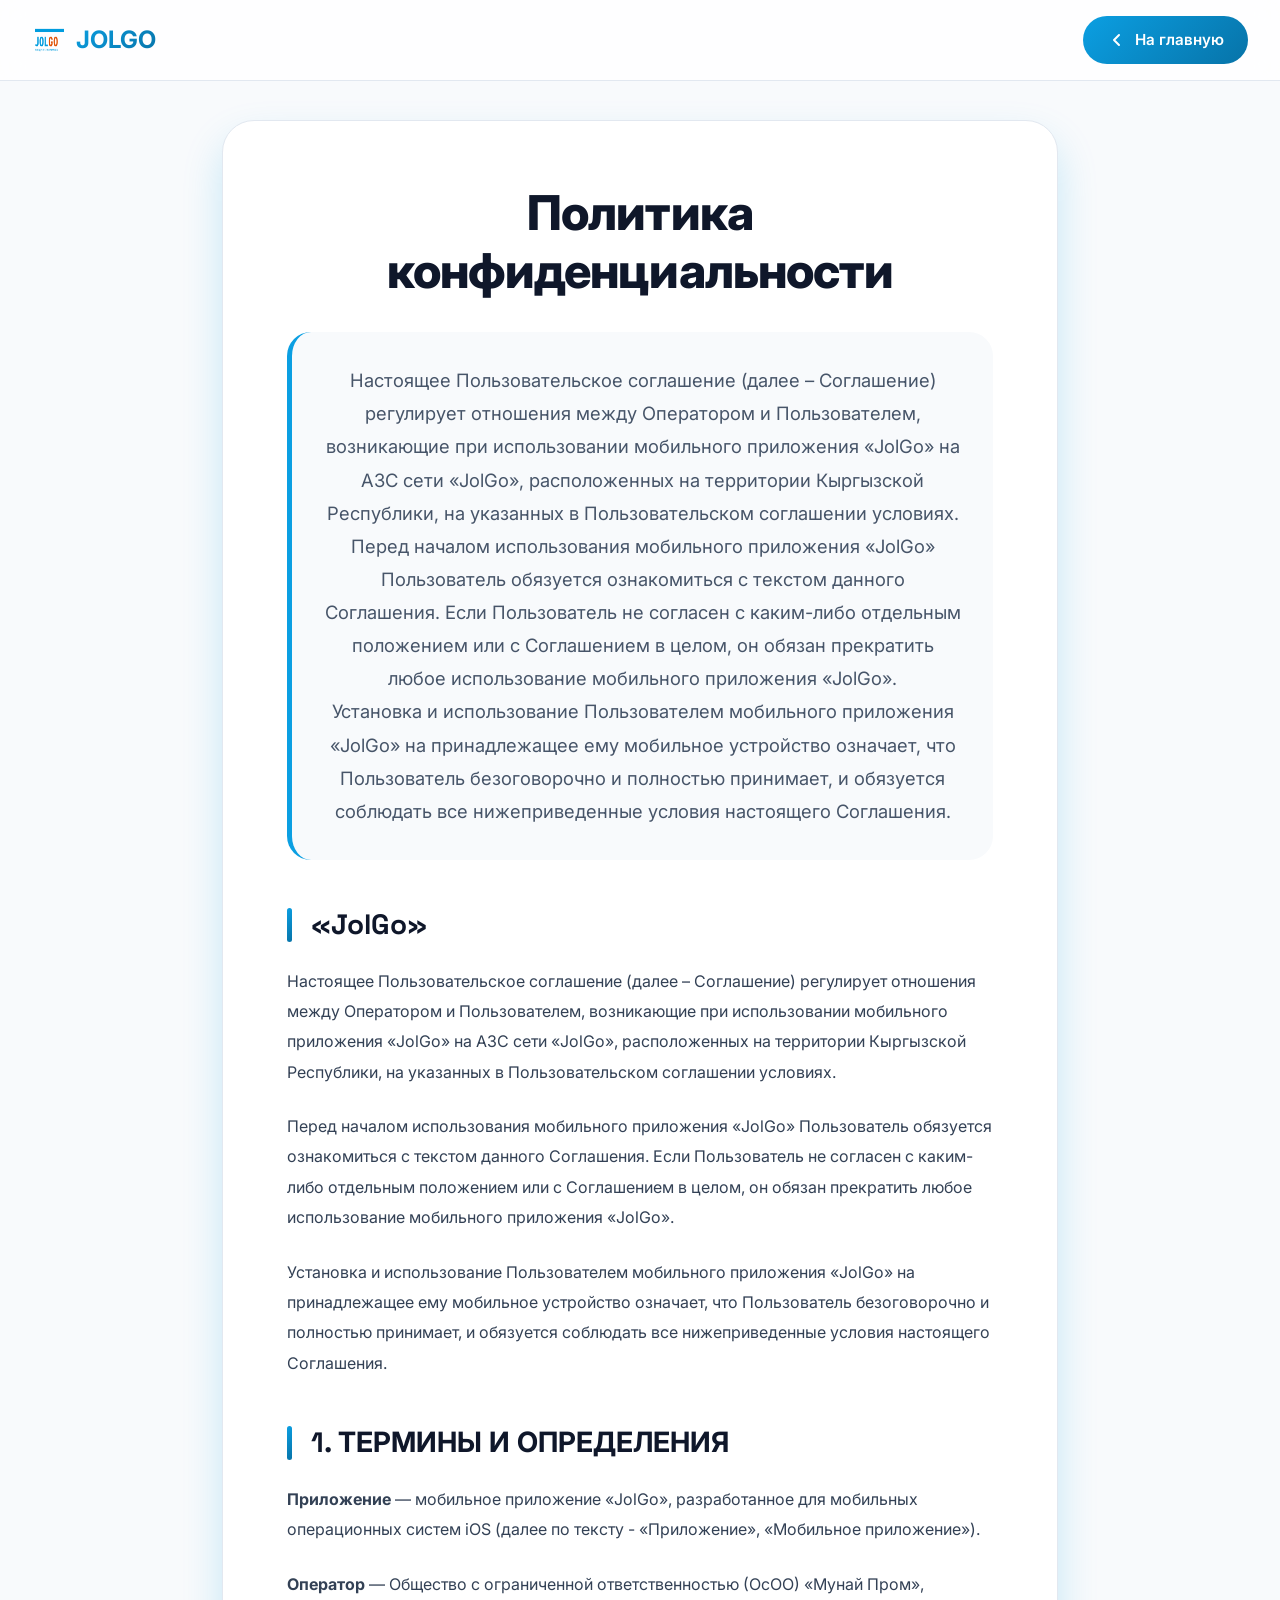
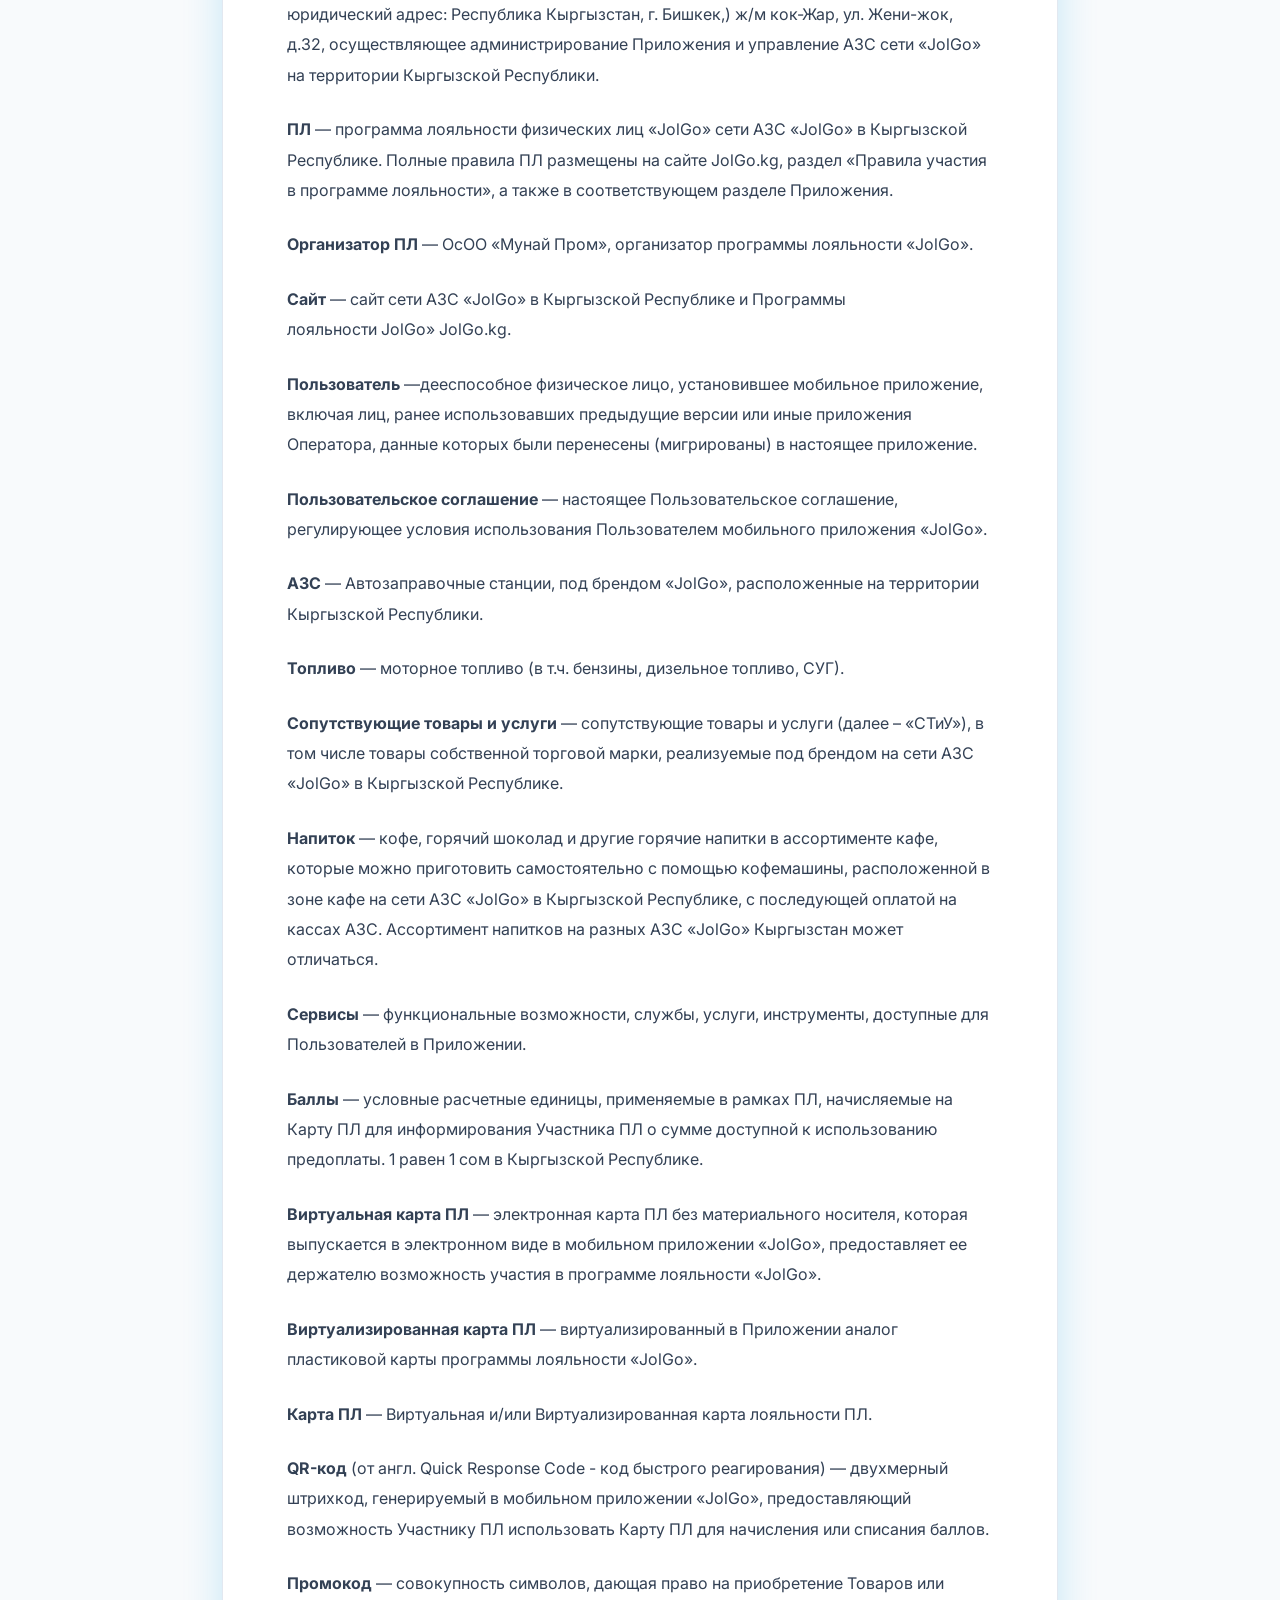
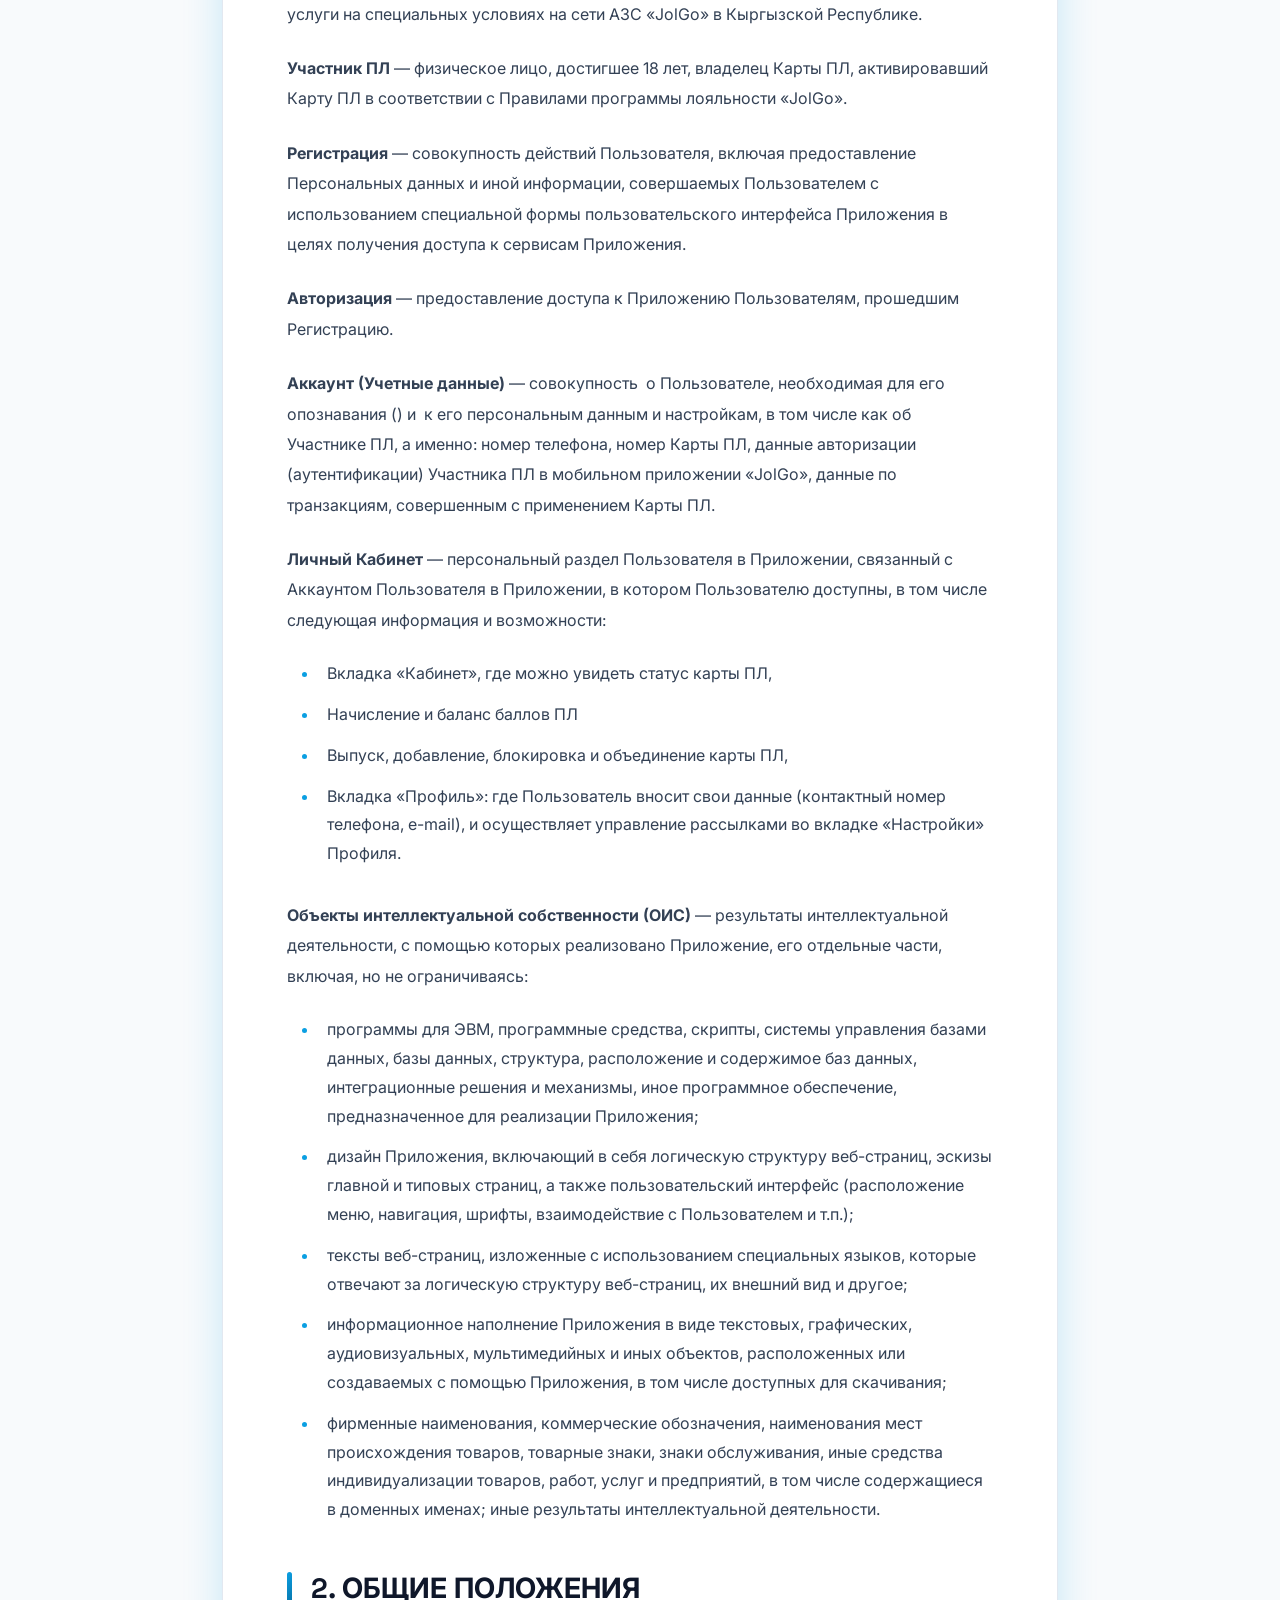
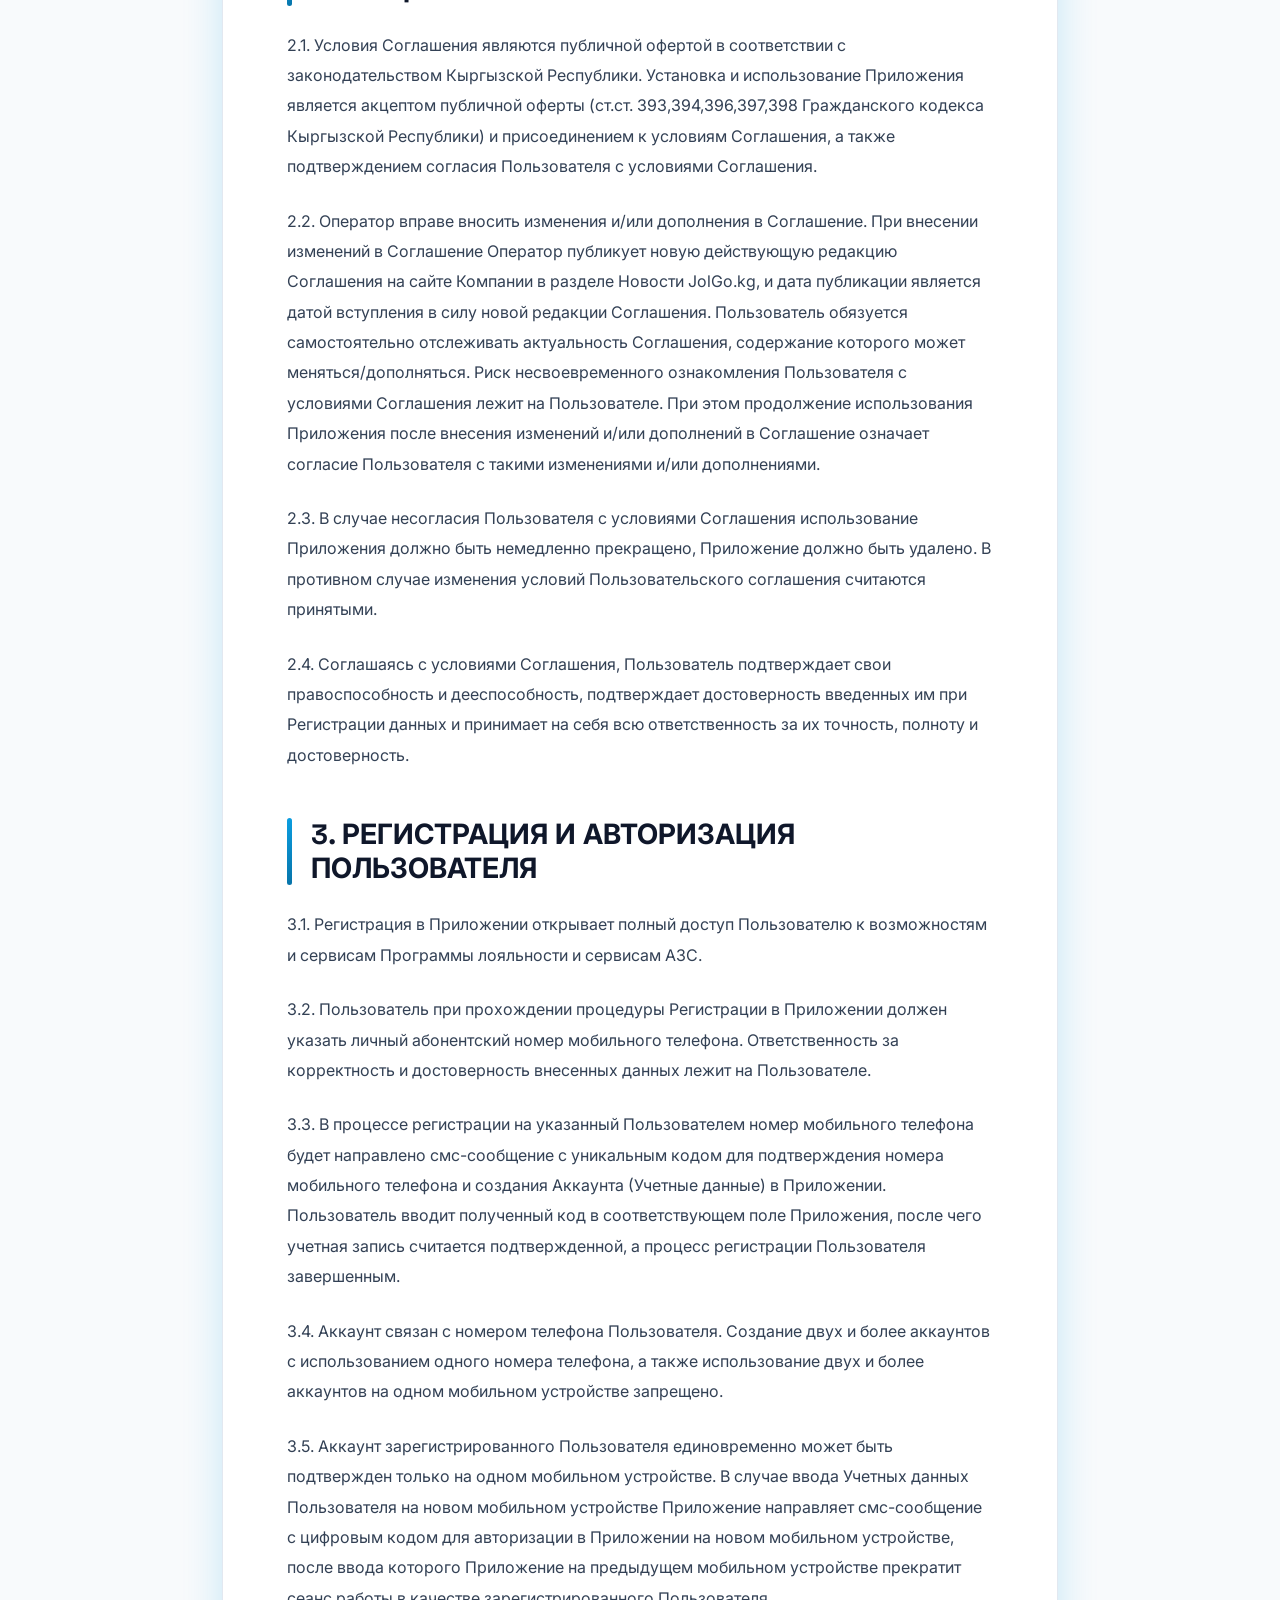
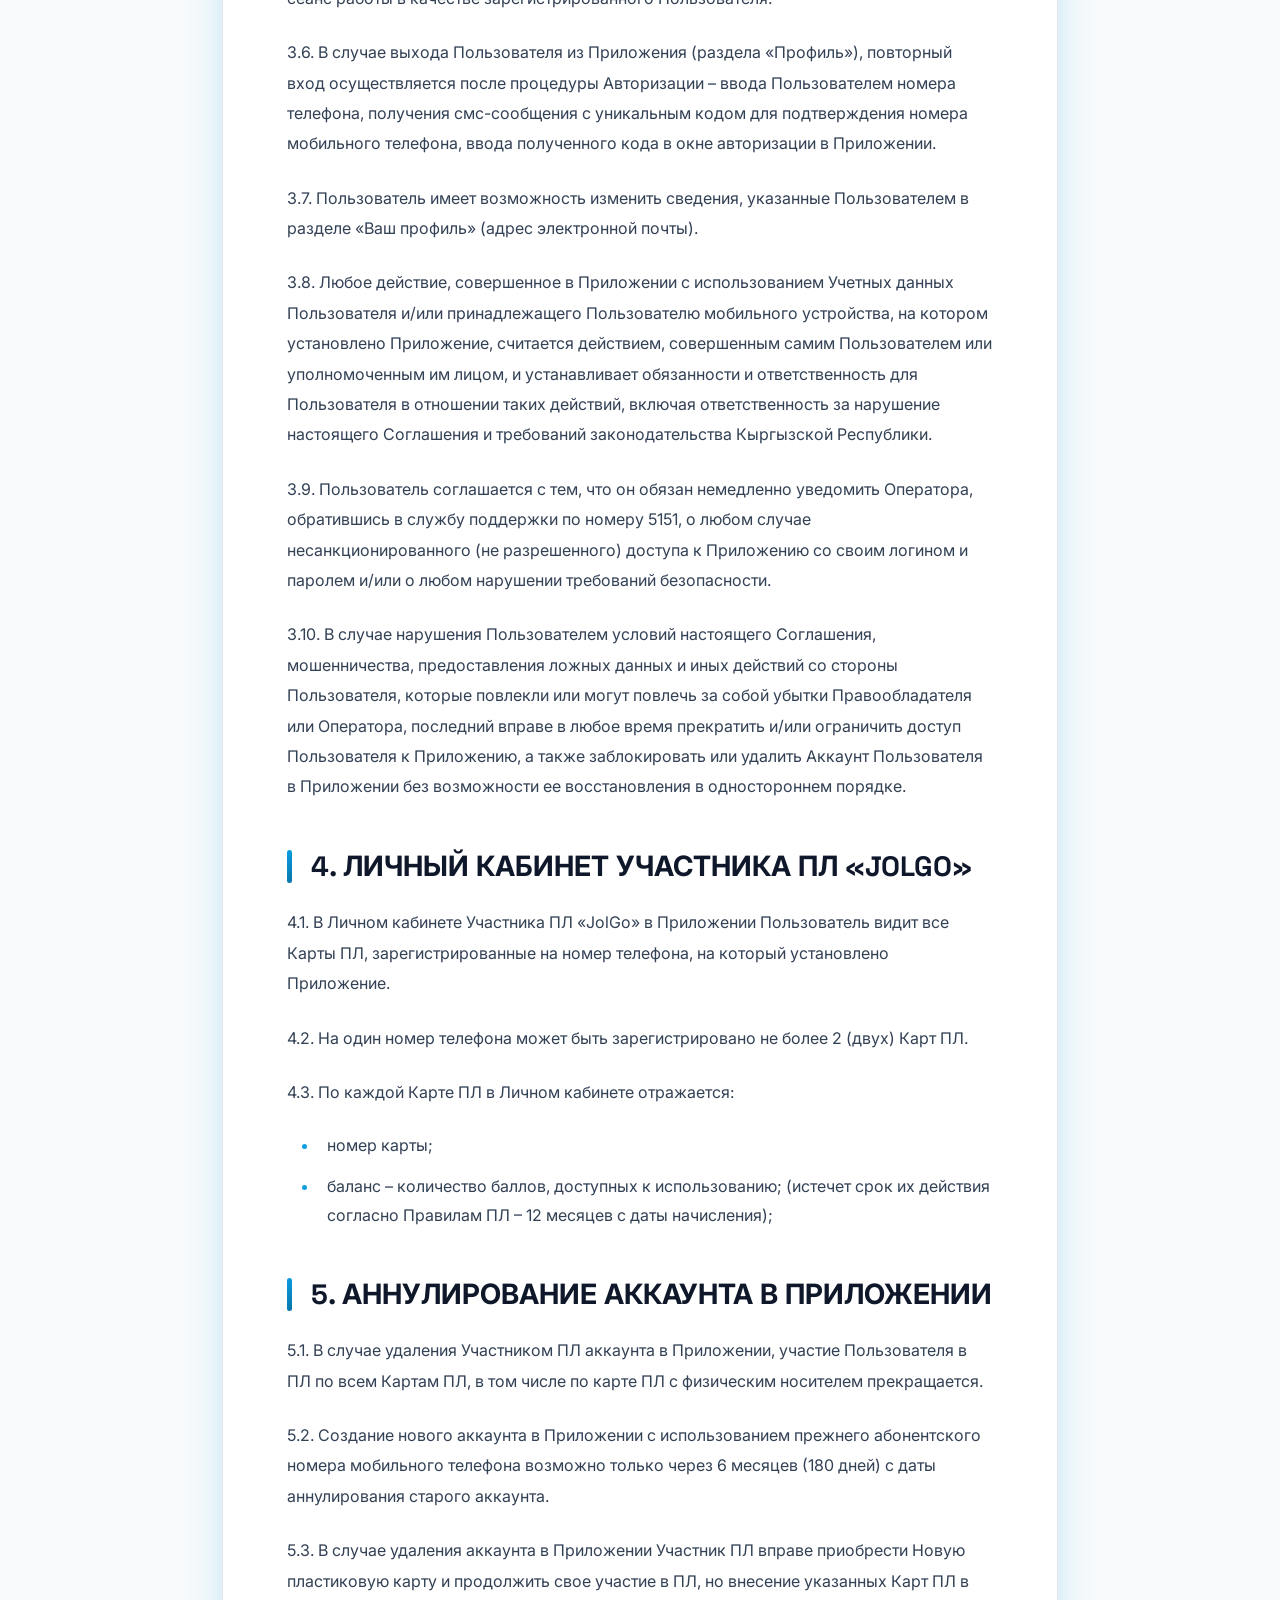
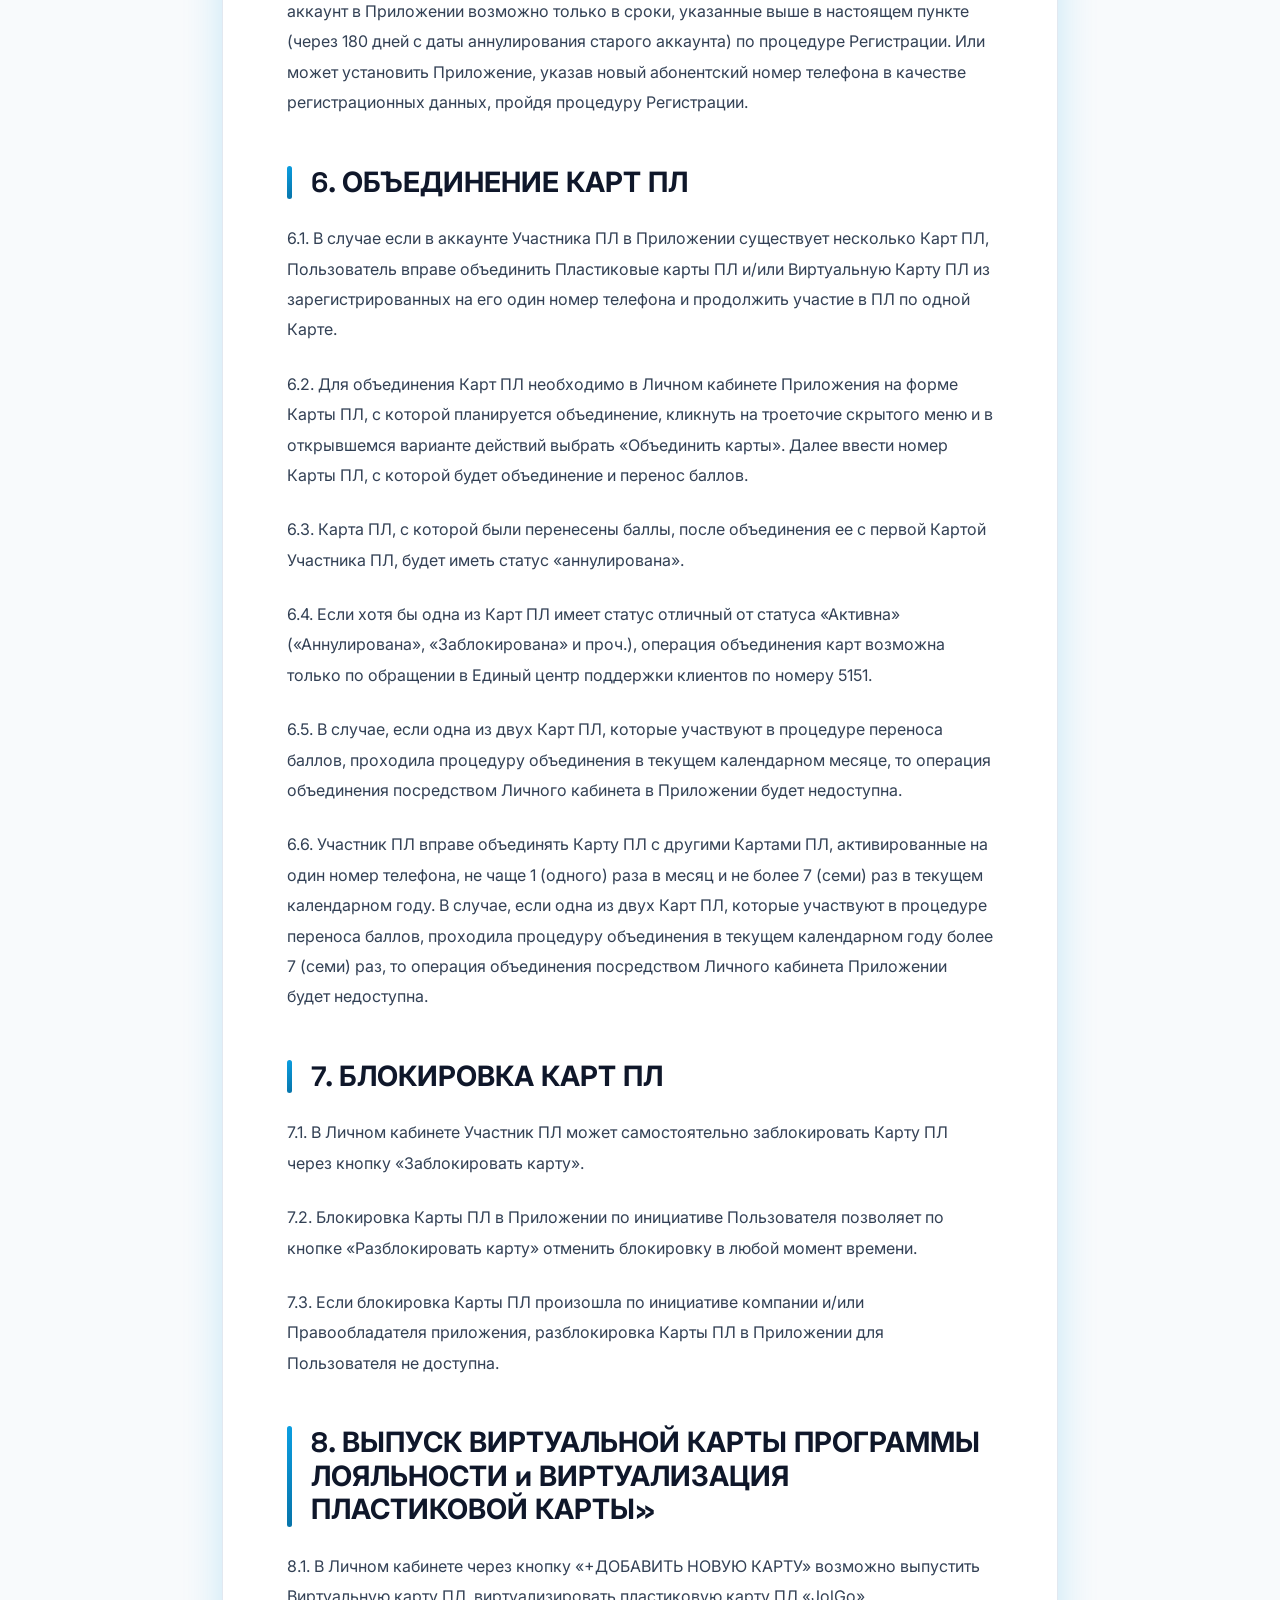
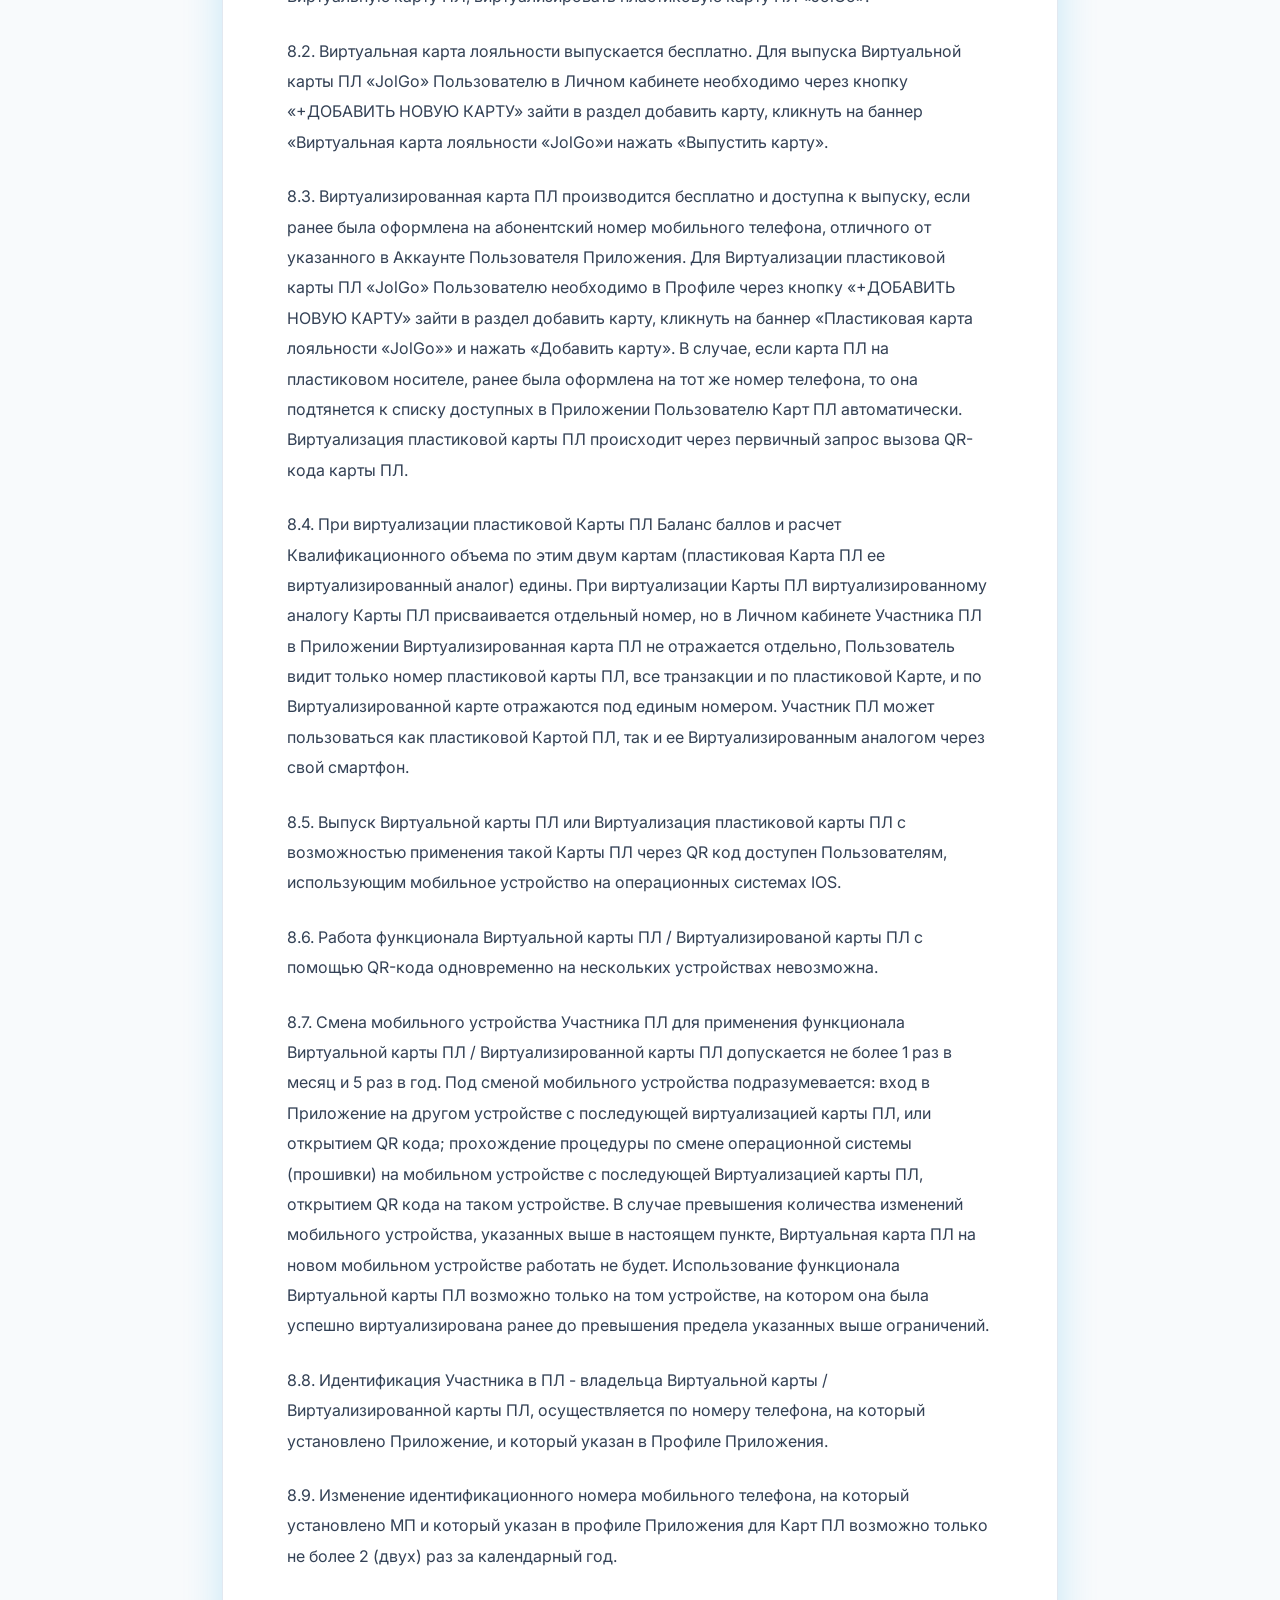
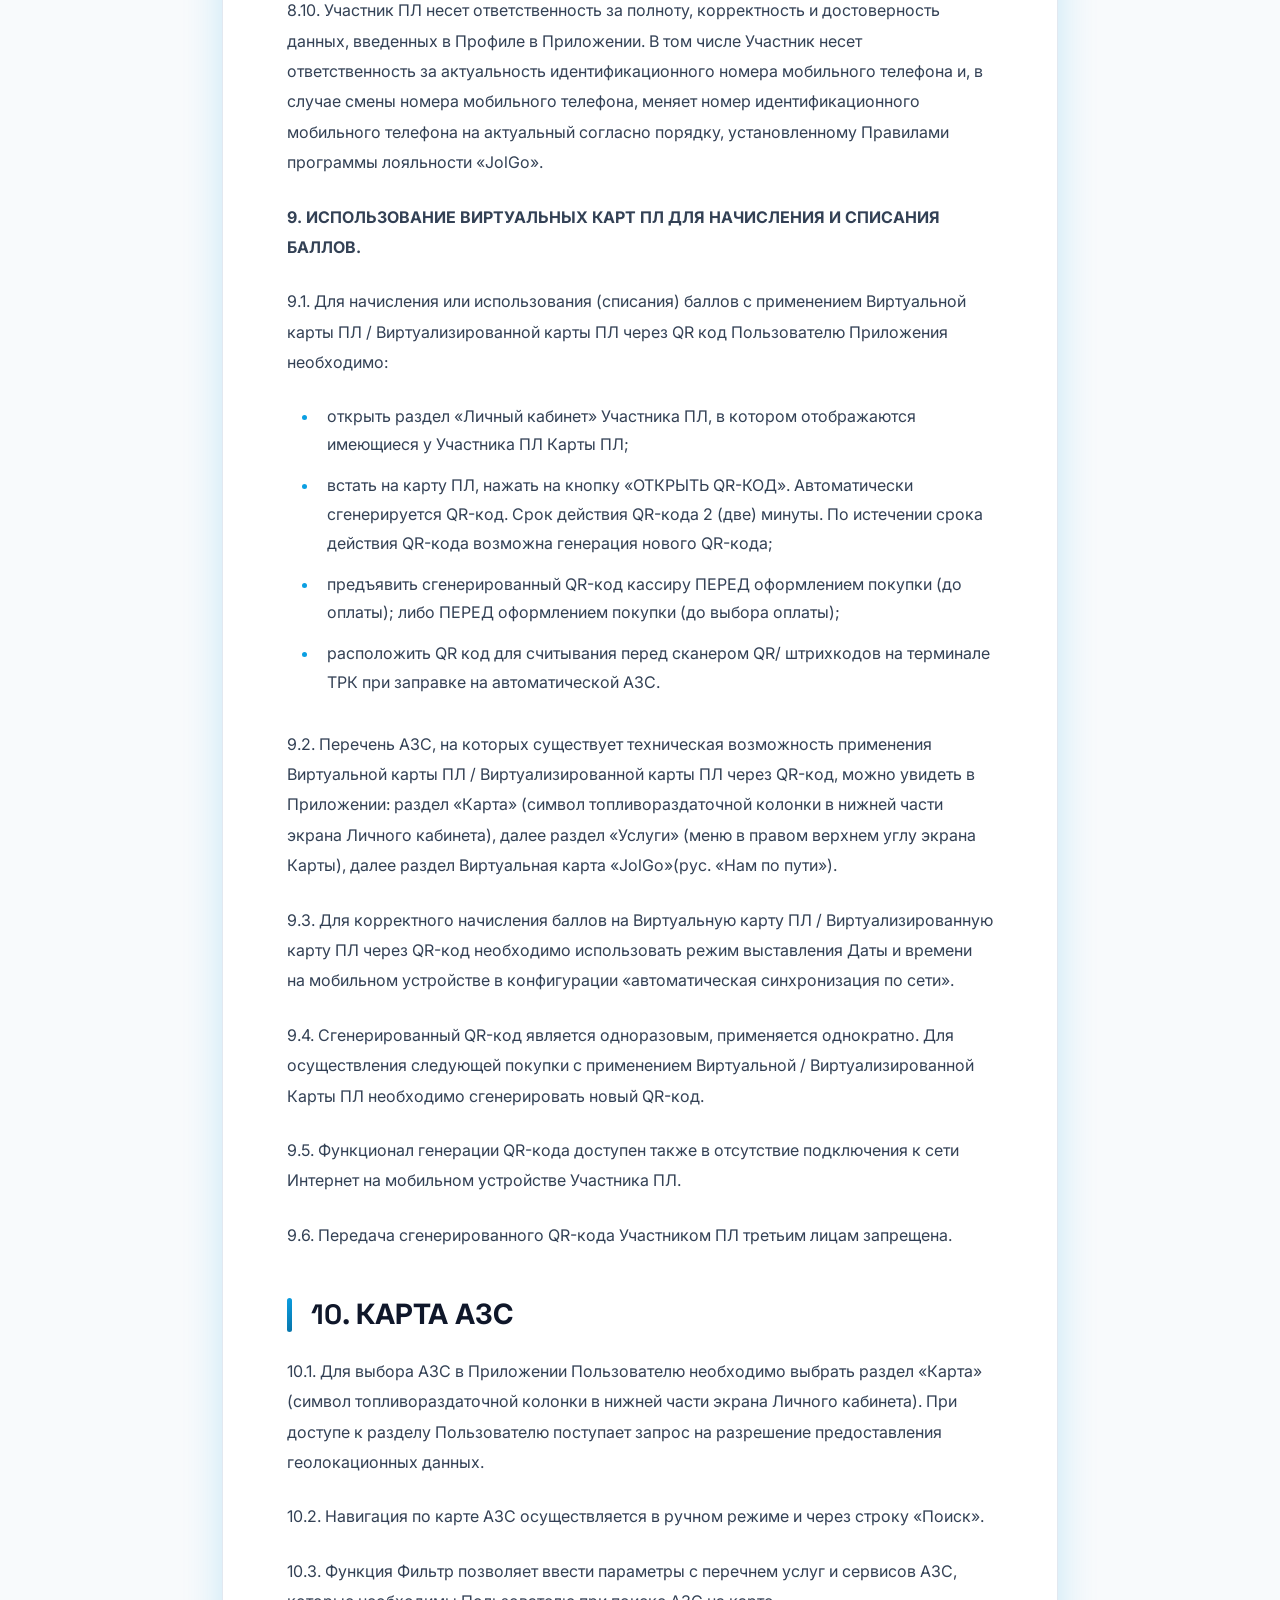
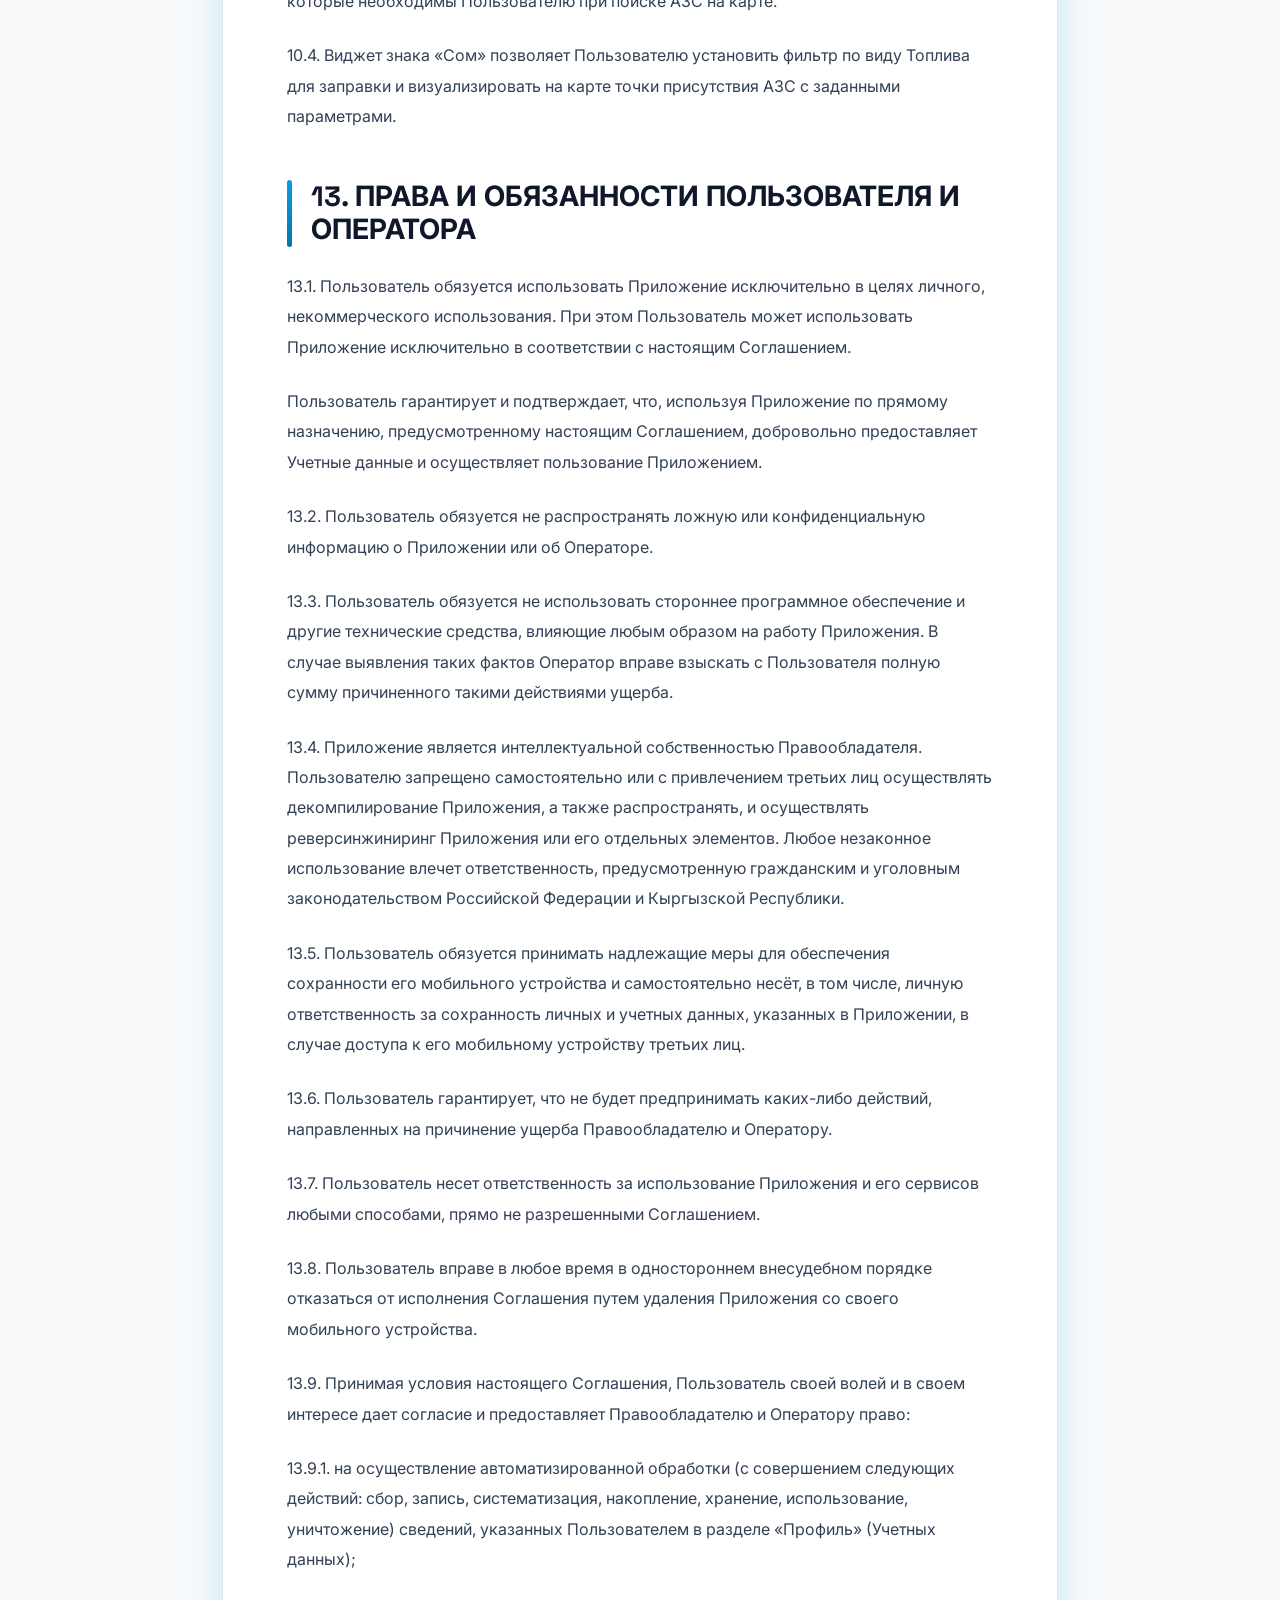
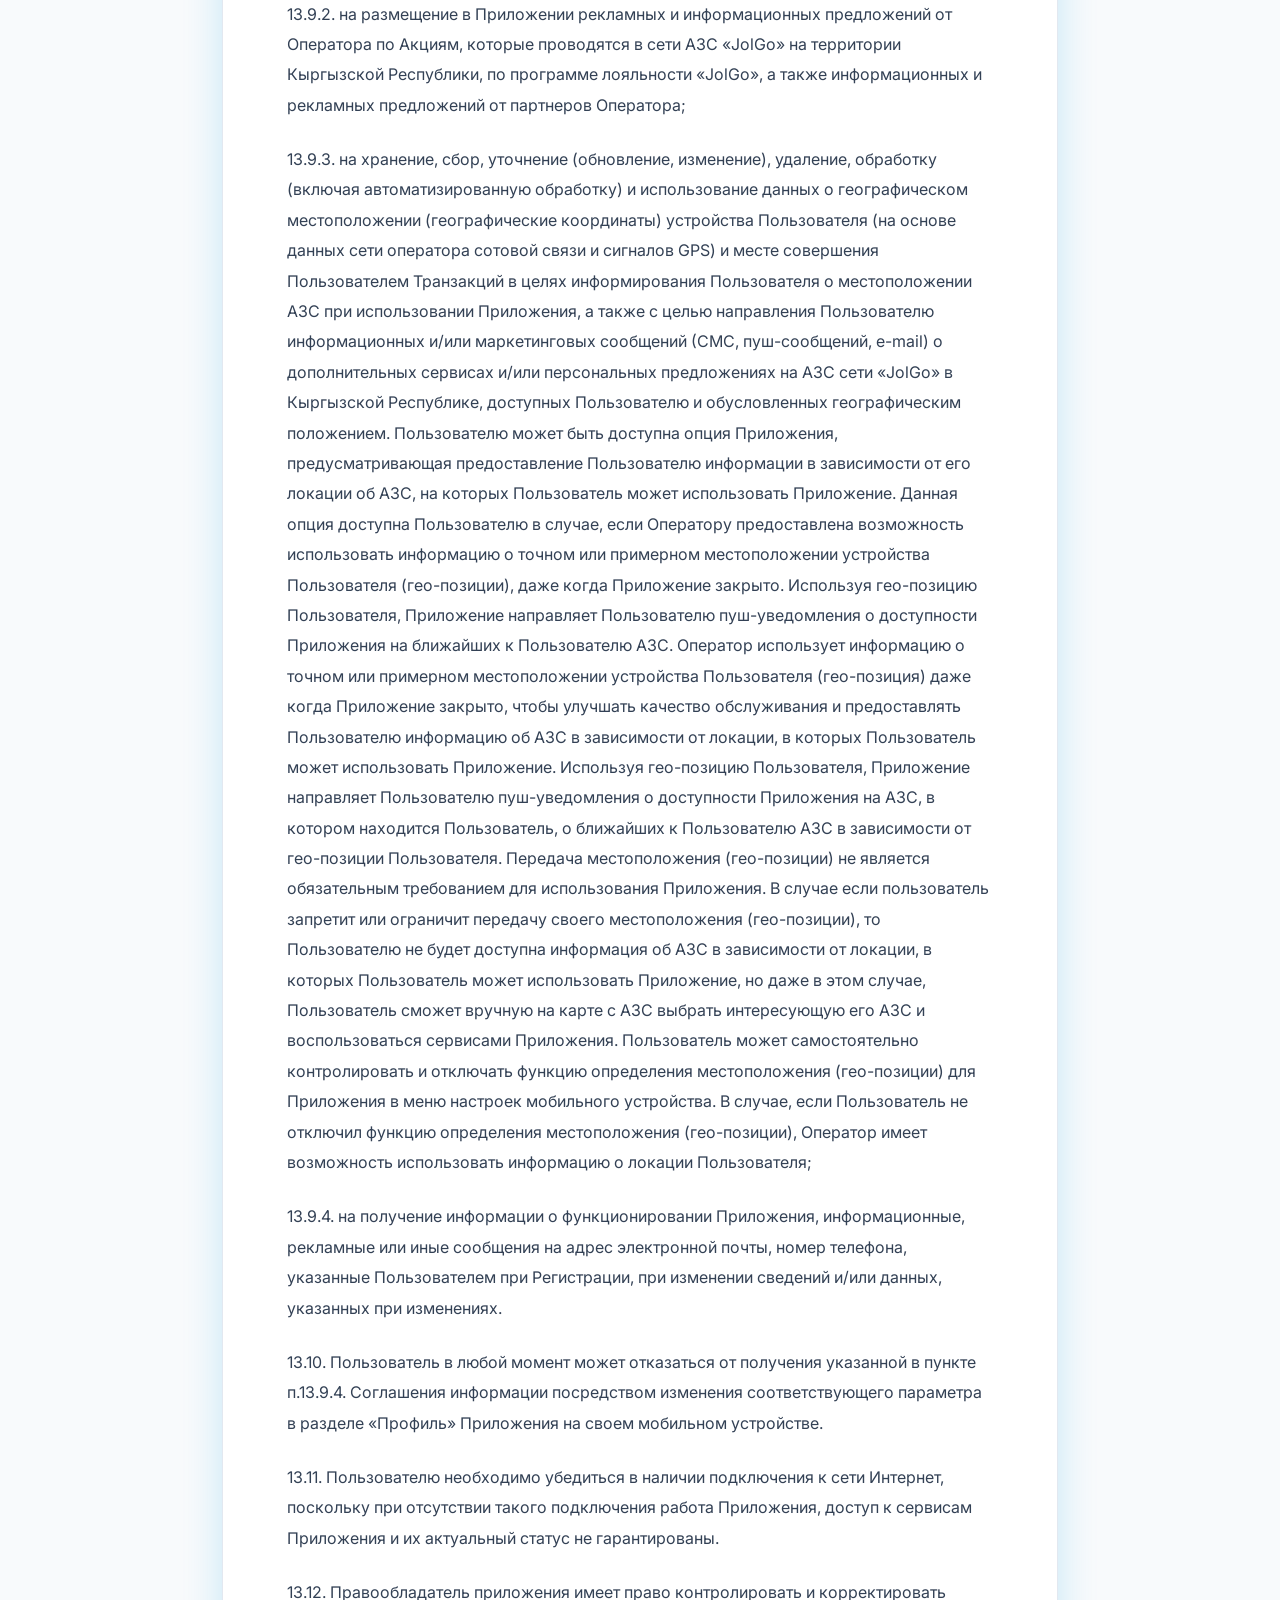
==== privacy.html @ 000291eb "Add files via upload" ====
<!DOCTYPE html>
<html lang="ru">
<head>
    <meta charset="UTF-8">
    <meta name="viewport" content="width=device-width, initial-scale=1.0">
    <meta name="description" content="Политика конфиденциальности JOLGO - защита персональных данных пользователей">
    <title>Политика конфиденциальности - JOLGO</title>

    <!-- Google Fonts -->
    <link rel="preconnect" href="https://fonts.googleapis.com">
    <link rel="preconnect" href="https://fonts.gstatic.com" crossorigin>
    <link href="https://fonts.googleapis.com/css2?family=Inter:wght@400;500;600;700;800&family=Space+Grotesk:wght@600;700&display=swap" rel="stylesheet">

    <!-- JOLGO Styles -->
    <link rel="stylesheet" href="style.css">

    <style>
        /* Дополнительные стили для страницы политики */
        .reading-progress {
            position: fixed;
            top: 0;
            left: 0;
            width: 0;
            height: 3px;
            background: var(--gradient-primary);
            z-index: 10000;
            transition: width 0.1s ease-out;
        }

        .privacy-main {
            max-width: 900px;
            margin: 0 auto;
            padding: 120px 2rem 4rem;
        }

        .privacy-content {
            background: var(--color-white);
            border: 1px solid var(--color-gray-200);
            border-radius: var(--radius-2xl);
            padding: 4rem;
            box-shadow: var(--shadow-xl);
            animation: fadeInUp 0.6s ease-out;
        }

        .privacy-title {
            font-size: 3rem;
            font-weight: 800;
            color: var(--color-gray-900);
            margin-bottom: 2rem;
            text-align: center;
            letter-spacing: -0.02em;
        }

        .privacy-intro {
            font-size: 1.15rem;
            color: var(--color-gray-600);
            text-align: center;
            margin-bottom: 3rem;
            padding: 2rem;
            background: var(--color-gray-50);
            border-radius: var(--radius-xl);
            border-left: 5px solid var(--color-primary);
            line-height: 1.8;
        }

        .privacy-section {
            margin: 3rem 0;
        }

        .privacy-section h2 {
            font-size: 1.75rem;
            font-weight: 700;
            color: var(--color-gray-900);
            margin-bottom: 1.5rem;
            padding-left: 1.5rem;
            position: relative;
        }

        .privacy-section h2::before {
            content: '';
            width: 5px;
            height: 100%;
            background: var(--gradient-primary);
            position: absolute;
            left: 0;
            top: 0;
            border-radius: 3px;
        }

        .privacy-section p {
            margin-bottom: 1.5rem;
            color: var(--color-gray-700);
            line-height: 1.9;
        }

        .privacy-section ul {
            margin: 1.5rem 0 2rem 2rem;
            color: var(--color-gray-700);
        }

        .privacy-section li {
            margin-bottom: 0.75rem;
            line-height: 1.8;
            position: relative;
            padding-left: 0.5rem;
        }

        .privacy-section li::marker {
            color: var(--color-primary);
            font-weight: 700;
        }

        .contact-block {
            background: var(--color-gray-50);
            padding: 2rem;
            border-radius: var(--radius-xl);
            margin: 2rem 0;
            border-left: 5px solid var(--color-primary);
        }

        .contact-block a {
            color: var(--color-primary);
            text-decoration: none;
            font-weight: 600;
            transition: var(--transition-base);
        }

        .contact-block a:hover {
            color: var(--color-secondary);
        }

        .important-block {
            background: var(--color-gray-50);
            padding: 1.5rem 2rem;
            border-radius: var(--radius-lg);
            margin: 2rem 0;
            border-left: 5px solid var(--color-accent);
        }

        .important-block p {
            margin-bottom: 0;
        }

        .back-button {
            display: inline-flex;
            align-items: center;
            gap: 0.5rem;
            padding: 0.75rem 1.5rem;
            background: var(--gradient-primary);
            color: var(--color-white);
            border-radius: var(--radius-full);
            font-weight: 600;
            font-size: 0.95rem;
            transition: var(--transition-base);
            text-decoration: none;
        }

        .back-button:hover {
            transform: translateY(-2px);
            box-shadow: var(--shadow-glow);
        }

        @media (max-width: 768px) {
            .privacy-main {
                padding: 100px 1.5rem 3rem;
            }

            .privacy-content {
                padding: 2rem 1.5rem;
                border-radius: var(--radius-xl);
            }

            .privacy-title {
                font-size: 2rem;
            }

            .privacy-section h2 {
                font-size: 1.4rem;
            }

            .privacy-intro {
                font-size: 1rem;
                padding: 1.5rem;
            }

            .privacy-section ul {
                margin-left: 1rem;
            }
        }
    </style>
</head>
<body>
<!-- Reading Progress -->
<div class="reading-progress"></div>

<!-- Навигация -->
<nav id="navbar" class="navbar">
    <div class="nav-container">
        <div class="logo">
            <img src="./img/logo.png" alt="logo" />
            <span class="logo-text">JOLGO</span>
        </div>

        <a href="index.html" class="back-button">
            <svg width="20" height="20" viewBox="0 0 20 20" fill="none">
                <path d="M12 5L7 10L12 15" stroke="currentColor" stroke-width="2" stroke-linecap="round" stroke-linejoin="round"/>
            </svg>
            На главную
        </a>
    </div>
</nav>

<!-- Main Content -->
<main class="privacy-main">
    <div class="privacy-content">
        <h1 class="privacy-title">Политика конфиденциальности</h1>

        <div class="privacy-intro">
            <p>Настоящее Пользовательское соглашение (далее – Соглашение) регулирует отношения между Оператором и Пользователем, возникающие при использовании мобильного приложения «JolGo» на АЗС сети «JolGo», расположенных на территории Кыргызской Республики, на указанных в Пользовательском соглашении условиях. </p>
            <p>Перед началом использования мобильного приложения «JolGo»<i> </i>Пользователь обязуется ознакомиться с текстом данного Соглашения. Если Пользователь не согласен с каким-либо отдельным положением или с Соглашением в целом, он обязан прекратить любое использование мобильного приложения «JolGo». </p>
            <p>Установка и использование Пользователем мобильного приложения «JolGo» на принадлежащее ему мобильное устройство означает, что Пользователь безоговорочно и полностью принимает, и обязуется соблюдать все нижеприведенные условия настоящего Соглашения. </p>
        </div>

        <div class="privacy-section">
<h2>«JolGo»</h2>
<p>Настоящее Пользовательское соглашение (далее – Соглашение) регулирует отношения между Оператором и Пользователем, возникающие при использовании мобильного приложения «JolGo» на АЗС сети «JolGo», расположенных на территории Кыргызской Республики, на указанных в Пользовательском соглашении условиях. </p>
<p>Перед началом использования мобильного приложения «JolGo»<i> </i>Пользователь обязуется ознакомиться с текстом данного Соглашения. Если Пользователь не согласен с каким-либо отдельным положением или с Соглашением в целом, он обязан прекратить любое использование мобильного приложения «JolGo». </p>
<p>Установка и использование Пользователем мобильного приложения «JolGo» на принадлежащее ему мобильное устройство означает, что Пользователь безоговорочно и полностью принимает, и обязуется соблюдать все нижеприведенные условия настоящего Соглашения. </p>
</div>
<div class="privacy-section">
<h2>1. ТЕРМИНЫ И ОПРЕДЕЛЕНИЯ</h2>
<p><b>Приложение</b> — мобильное приложение «JolGo», разработанное для мобильных операционных систем iOS (далее по тексту - «Приложение», «Мобильное приложение»). </p>
<p><b>Оператор</b> — Общество с ограниченной ответственностью (ОсОО) «Мунай Пром», юридический адрес: Республика Кыргызстан, г. Бишкек,) ж/м кок-Жар, ул. Жени-жок, д.32, осуществляющее администрирование Приложения и управление АЗС сети «JolGo» на территории Кыргызской Республики. </p>
<p><b>ПЛ</b> — программа лояльности физических лиц «JolGo» сети АЗС «JolGo» в Кыргызской Республике. Полные правила ПЛ размещены на сайте JolGo.kg, раздел «Правила участия в программе лояльности», а также в соответствующем разделе Приложения. </p>
<p><b>Организатор ПЛ</b> — ОсОО «Мунай Пром», организатор программы лояльности «JolGo». </p>
<p><b>Сайт </b>— сайт сети АЗС «JolGo» в Кыргызской Республике и Программы лояльности JolGo» JolGo.kg.</p>
<p><b>Пользователь</b> —дееспособное физическое лицо, установившее мобильное приложение, включая лиц, ранее использовавших предыдущие версии или иные приложения Оператора, данные которых были перенесены (мигрированы) в настоящее приложение.  </p>
<p><b>Пользовательское соглашение</b> — настоящее Пользовательское соглашение, регулирующее условия использования Пользователем мобильного приложения «JolGo». </p>
<p><b>АЗС </b>— Автозаправочные станции, под брендом «JolGo», расположенные на территории Кыргызской Республики. </p>
<p><b>Топливо</b> — моторное топливо (в т.ч. бензины, дизельное топливо, СУГ). </p>
<p><b>Сопутствующие товары и услуги</b> — сопутствующие товары и услуги (далее – «СТиУ»), в том числе товары собственной торговой марки, реализуемые под брендом на сети АЗС «JolGo» в Кыргызской Республике.</p>
<p><b>Напиток</b> — кофе, горячий шоколад и другие горячие напитки в ассортименте кафе, которые можно приготовить самостоятельно с помощью кофемашины, расположенной в зоне кафе на сети АЗС «JolGo» в Кыргызской Республике, с последующей оплатой на кассах АЗС. Ассортимент напитков на разных АЗС «JolGo» Кыргызстан может отличаться.  </p>
<p><b>Сервисы</b> — функциональные возможности, службы, услуги, инструменты, доступные для Пользователей в Приложении. </p>
<p><b>Баллы</b> — условные расчетные единицы, применяемые в рамках ПЛ, начисляемые на Карту ПЛ для информирования Участника ПЛ о сумме доступной к использованию предоплаты. 1 равен 1 сом в Кыргызской Республике. </p>
<p><b>Виртуальная карта ПЛ </b>— электронная карта ПЛ без материального носителя, которая выпускается в электронном виде в мобильном приложении «JolGo», предоставляет ее держателю возможность участия в программе лояльности «JolGo». </p>
<p><b>Виртуализированная карта ПЛ </b>— виртуализированный в Приложении аналог пластиковой карты программы лояльности «JolGo». </p>
<p><b>Карта</b> <b>ПЛ </b>— Виртуальная и/или Виртуализированная карта лояльности ПЛ. </p>
<p><b>QR-код</b> (от англ. Quick Response Code - код быстрого реагирования) — двухмерный штрихкод, генерируемый в мобильном приложении «JolGo», предоставляющий возможность Участнику ПЛ использовать Карту ПЛ для начисления или списания баллов. </p>
<p><b>Промокод </b>— совокупность символов, дающая право на приобретение Товаров или услуги на специальных условиях на сети АЗС «JolGo» в Кыргызской Республике. </p>
<p><b>Участник ПЛ</b> — физическое лицо, достигшее 18 лет, владелец Карты ПЛ, активировавший Карту ПЛ в соответствии с Правилами программы лояльности «JolGo». </p>
<p><b>Регистрация</b> — совокупность действий Пользователя, включая предоставление Персональных данных и иной информации, совершаемых Пользователем с использованием специальной формы пользовательского интерфейса Приложения в целях получения доступа к сервисам Приложения. </p>
<p><b>Авторизация</b> — предоставление доступа к Приложению Пользователям, прошедшим Регистрацию. </p>
<p><b>Аккаунт (Учетные данные) </b>— совокупность  о Пользователе, необходимая для его опознавания () и  к его персональным данным и настройкам, в том числе как об  Участнике ПЛ, а именно: номер телефона, номер Карты ПЛ, данные авторизации (аутентификации) Участника ПЛ в мобильном приложении «JolGo», данные по транзакциям, совершенным с применением Карты ПЛ. </p>
<p><b>Личный Кабинет</b> — персональный раздел Пользователя в Приложении, связанный с Аккаунтом Пользователя в Приложении, в котором Пользователю доступны, в том числе следующая информация и возможности:</p>
<ul>
<li>Вкладка «Кабинет», где можно увидеть статус карты ПЛ,</li>
<li>Начисление и баланс баллов ПЛ</li>
<li>Выпуск, добавление, блокировка и объединение карты ПЛ,</li>
<li>Вкладка «Профиль»: где Пользователь вносит свои данные (контактный номер телефона, e-mail), и осуществляет управление рассылками во вкладке «Настройки» Профиля.</li>
</ul>
<p><b>Объекты интеллектуальной собственности (ОИС)</b> — результаты интеллектуальной деятельности, с помощью которых реализовано Приложение, его отдельные части, включая, но не ограничиваясь: </p>
<ul>
<li>программы для ЭВМ, программные средства, скрипты, системы управления базами данных, базы данных, структура, расположение и содержимое баз данных, интеграционные решения и механизмы, иное программное обеспечение, предназначенное для реализации Приложения;</li>
<li>дизайн Приложения, включающий в себя логическую структуру веб-страниц, эскизы главной и типовых страниц, а также пользовательский интерфейс (расположение меню, навигация, шрифты, взаимодействие с Пользователем и т.п.);</li>
<li>тексты веб-страниц, изложенные с использованием специальных языков, которые отвечают за логическую структуру веб-страниц, их внешний вид и другое;</li>
<li>информационное наполнение Приложения в виде текстовых, графических, аудиовизуальных, мультимедийных и иных объектов, расположенных или создаваемых с помощью Приложения, в том числе доступных для скачивания;</li>
<li>фирменные наименования, коммерческие обозначения, наименования мест происхождения товаров, товарные знаки, знаки обслуживания, иные средства индивидуализации товаров, работ, услуг и предприятий, в том числе содержащиеся в доменных именах; иные результаты интеллектуальной деятельности.</li>
</ul>
</div>
<div class="privacy-section">
<h2>2. ОБЩИЕ ПОЛОЖЕНИЯ</h2>
<p>2.1. Условия Соглашения являются публичной офертой в соответствии с законодательством Кыргызской Республики. Установка и использование Приложения является акцептом публичной оферты (ст.ст. 393,394,396,397,398 Гражданского кодекса Кыргызской Республики) и присоединением к условиям Соглашения, а также подтверждением согласия Пользователя с условиями Соглашения. </p>
<p>2.2. Оператор вправе вносить изменения и/или дополнения в Соглашение. При внесении изменений в Соглашение Оператор публикует новую действующую редакцию Соглашения на сайте Компании в разделе Новости JolGo.kg, и дата публикации является датой вступления в силу новой редакции Соглашения. Пользователь обязуется самостоятельно отслеживать актуальность Соглашения, содержание которого может меняться/дополняться. Риск несвоевременного ознакомления Пользователя с условиями Соглашения лежит на Пользователе. При этом продолжение использования Приложения после внесения изменений и/или дополнений в Соглашение означает согласие Пользователя с такими изменениями и/или дополнениями. </p>
<p>2.3. В случае несогласия Пользователя с условиями Соглашения использование Приложения должно быть немедленно прекращено, Приложение должно быть удалено. В противном случае изменения условий Пользовательского соглашения считаются принятыми. </p>
<p>2.4. Соглашаясь с условиями Соглашения, Пользователь подтверждает свои правоспособность и дееспособность, подтверждает достоверность введенных им при Регистрации данных и принимает на себя всю ответственность за их точность, полноту и достоверность. </p>
</div>
<div class="privacy-section">
<h2>3. РЕГИСТРАЦИЯ И АВТОРИЗАЦИЯ ПОЛЬЗОВАТЕЛЯ</h2>
<p>3.1. Регистрация в Приложении открывает полный доступ Пользователю к возможностям и сервисам Программы лояльности и сервисам АЗС.</p>
<p>3.2. Пользователь при прохождении процедуры Регистрации в Приложении должен указать личный абонентский номер мобильного телефона. Ответственность за корректность и достоверность внесенных данных лежит на Пользователе.</p>
<p>3.3. В процессе регистрации на указанный Пользователем номер мобильного телефона будет направлено смс-сообщение с уникальным кодом для подтверждения номера мобильного телефона и создания Аккаунта (Учетные данные) в Приложении. Пользователь вводит полученный код в соответствующем поле Приложения, после чего учетная запись считается подтвержденной, а процесс регистрации Пользователя завершенным. </p>
<p>3.4. Аккаунт связан с номером телефона Пользователя. Создание двух и более аккаунтов с использованием одного номера телефона, а также использование двух и более аккаунтов на одном мобильном устройстве запрещено. </p>
<p>3.5. Аккаунт зарегистрированного Пользователя единовременно может быть подтвержден только на одном мобильном устройстве. В случае ввода Учетных данных Пользователя на новом мобильном устройстве Приложение направляет смс-сообщение с цифровым кодом для авторизации в Приложении на новом мобильном устройстве, после ввода которого Приложение на предыдущем мобильном устройстве прекратит сеанс работы в качестве зарегистрированного Пользователя. </p>
<p>3.6. В случае выхода Пользователя из Приложения (раздела «Профиль»), повторный вход осуществляется после процедуры Авторизации – ввода Пользователем номера телефона, получения смс-сообщения с уникальным кодом для подтверждения номера мобильного телефона, ввода полученного кода в окне авторизации в Приложении.</p>
<p>3.7. Пользователь имеет возможность изменить сведения, указанные Пользователем в разделе «Ваш профиль» (адрес электронной почты). </p>
<p>3.8. Любое действие, совершенное в Приложении с использованием Учетных данных Пользователя и/или принадлежащего Пользователю мобильного устройства, на котором установлено Приложение, считается действием, совершенным самим Пользователем или уполномоченным им лицом, и устанавливает обязанности и ответственность для Пользователя в отношении таких действий, включая ответственность за нарушение настоящего Соглашения и требований законодательства Кыргызской Республики. </p>
<p>3.9. Пользователь соглашается с тем, что он обязан немедленно уведомить Оператора, обратившись в службу поддержки по номеру 5151, о любом случае несанкционированного (не разрешенного) доступа к Приложению со своим логином и паролем и/или о любом нарушении требований безопасности. </p>
<p>3.10. В случае нарушения Пользователем условий настоящего Соглашения, мошенничества, предоставления ложных данных и иных действий со стороны Пользователя, которые повлекли или могут повлечь за собой убытки Правообладателя или Оператора, последний вправе в любое время прекратить и/или ограничить доступ Пользователя к Приложению, а также заблокировать или удалить Аккаунт Пользователя в Приложении без возможности ее восстановления в одностороннем порядке. </p>
</div>
<div class="privacy-section">
<h2>4. ЛИЧНЫЙ КАБИНЕТ УЧАСТНИКА ПЛ «JOLGO»</h2>
<p>4.1. В Личном кабинете Участника ПЛ «JolGo» в Приложении Пользователь видит все Карты ПЛ, зарегистрированные на номер телефона, на который установлено Приложение. </p>
<p>4.2. На один номер телефона может быть зарегистрировано не более 2 (двух) Карт ПЛ. </p>
<p>4.3. По каждой Карте ПЛ в Личном кабинете отражается:</p>
<ul>
<li>номер карты;</li>
<li>баланс – количество баллов, доступных к использованию; (истечет срок их действия согласно Правилам ПЛ – 12 месяцев с даты начисления);</li>
</ul>
</div>
<div class="privacy-section">
<h2>5. АННУЛИРОВАНИЕ АККАУНТА В ПРИЛОЖЕНИИ</h2>
<p>5.1. В случае удаления Участником ПЛ аккаунта в Приложении, участие Пользователя в ПЛ по всем Картам ПЛ, в том числе по карте ПЛ с физическим носителем прекращается. </p>
<p>5.2. Создание нового аккаунта в Приложении с использованием прежнего абонентского номера мобильного телефона возможно только через 6 месяцев (180 дней) с даты аннулирования старого аккаунта. </p>
<p>5.3. В случае удаления аккаунта в Приложении Участник ПЛ вправе приобрести Новую пластиковую карту и продолжить свое участие в ПЛ, но внесение указанных Карт ПЛ в аккаунт в Приложении возможно только в сроки, указанные выше в настоящем пункте (через 180 дней с даты аннулирования старого аккаунта) по процедуре Регистрации. Или может установить Приложение, указав новый абонентский номер телефона в качестве регистрационных данных, пройдя процедуру Регистрации.</p>
</div>
<div class="privacy-section">
<h2>6. ОБЪЕДИНЕНИЕ КАРТ ПЛ</h2>
<p>6.1. В случае если в аккаунте Участника ПЛ в Приложении существует несколько Карт ПЛ, Пользователь вправе объединить Пластиковые карты ПЛ и/или Виртуальную Карту ПЛ из зарегистрированных на его один номер телефона и продолжить участие в ПЛ по одной Карте.</p>
<p>6.2.   Для объединения Карт ПЛ необходимо в Личном кабинете Приложения на форме Карты ПЛ, с которой планируется объединение, кликнуть на троеточие скрытого меню и в открывшемся варианте действий выбрать «Объединить карты». Далее ввести номер Карты ПЛ, с которой будет объединение и перенос баллов. </p>
<p>6.3. Карта ПЛ, с которой были перенесены баллы, после объединения ее с первой Картой Участника ПЛ, будет иметь статус «аннулирована». </p>
<p>6.4. Если хотя бы одна из Карт ПЛ имеет статус отличный от статуса «Активна» («Аннулирована», «Заблокирована» и проч.), операция объединения карт возможна только по обращении в Единый центр поддержки клиентов по номеру 5151.</p>
<p>6.5. В случае, если одна из двух Карт ПЛ, которые участвуют в процедуре переноса баллов, проходила процедуру объединения в текущем календарном месяце, то операция объединения посредством Личного кабинета в Приложении будет недоступна.</p>
<p>6.6. Участник ПЛ вправе объединять Карту ПЛ с другими Картами ПЛ, активированные на один номер телефона, не чаще 1 (одного) раза в месяц и не более 7 (семи) раз в текущем календарном году. В случае, если одна из двух Карт ПЛ, которые участвуют в процедуре переноса баллов, проходила процедуру объединения в текущем календарном году более 7 (семи) раз, то операция объединения посредством Личного кабинета Приложении будет недоступна.</p>
</div>
<div class="privacy-section">
<h2>7. БЛОКИРОВКА КАРТ ПЛ</h2>
<p>7.1. В Личном кабинете Участник ПЛ может самостоятельно заблокировать Карту ПЛ через кнопку «Заблокировать карту».  </p>
<p>7.2. Блокировка Карты ПЛ в Приложении по инициативе Пользователя позволяет по кнопке «Разблокировать карту» отменить блокировку в любой момент времени. </p>
<p>7.3. Если блокировка Карты ПЛ произошла по инициативе компании и/или Правообладателя приложения, разблокировка Карты ПЛ в Приложении для Пользователя не доступна.</p>
</div>
<div class="privacy-section">
<h2>8. ВЫПУСК ВИРТУАЛЬНОЙ КАРТЫ ПРОГРАММЫ ЛОЯЛЬНОСТИ и ВИРТУАЛИЗАЦИЯ ПЛАСТИКОВОЙ КАРТЫ»</h2>
<p>8.1. В Личном кабинете через кнопку «+ДОБАВИТЬ НОВУЮ КАРТУ» возможно выпустить Виртуальную карту ПЛ, виртуализировать пластиковую карту ПЛ «JolGo».</p>
<p>8.2. Виртуальная карта лояльности выпускается бесплатно. Для выпуска Виртуальной карты ПЛ «JolGo» Пользователю в Личном кабинете необходимо через кнопку «+ДОБАВИТЬ НОВУЮ КАРТУ» зайти в раздел добавить карту, кликнуть на баннер «Виртуальная карта лояльности «JolGo»и нажать «Выпустить карту». </p>
<p>8.3. Виртуализированная карта ПЛ производится бесплатно и доступна к выпуску, если ранее была оформлена на абонентский номер мобильного телефона, отличного от указанного в Аккаунте Пользователя Приложения. Для Виртуализации пластиковой карты ПЛ «JolGo» Пользователю необходимо в Профиле через кнопку «+ДОБАВИТЬ НОВУЮ КАРТУ» зайти в раздел добавить карту, кликнуть на баннер «Пластиковая карта лояльности «JolGo»» и нажать «Добавить карту». В случае, если карта ПЛ на пластиковом носителе, ранее была оформлена на тот же номер телефона, то она подтянется к списку доступных в Приложении Пользователю Карт ПЛ автоматически. Виртуализация пластиковой карты ПЛ происходит через первичный запрос вызова QR-кода карты ПЛ.</p>
<p>8.4. При виртуализации пластиковой Карты ПЛ Баланс баллов и расчет Квалификационного объема по этим двум картам (пластиковая Карта ПЛ ее виртуализированный аналог) едины. При виртуализации Карты ПЛ виртуализированному аналогу Карты ПЛ присваивается отдельный номер, но в Личном кабинете Участника ПЛ в Приложении Виртуализированная карта ПЛ не отражается отдельно, Пользователь видит только номер пластиковой карты ПЛ, все транзакции и по пластиковой Карте, и по Виртуализированной карте отражаются под единым номером. Участник ПЛ может пользоваться как пластиковой Картой ПЛ, так и ее Виртуализированным аналогом через свой смартфон. </p>
<p>8.5. Выпуск Виртуальной карты ПЛ или Виртуализация пластиковой карты ПЛ с возможностью применения такой Карты ПЛ через QR код доступен Пользователям, использующим мобильное устройство на операционных системах IOS.</p>
<p>8.6. Работа функционала Виртуальной карты ПЛ / Виртуализированой карты ПЛ с помощью QR-кода одновременно на нескольких устройствах невозможна.</p>
<p>8.7. Смена мобильного устройства Участника ПЛ для применения функционала Виртуальной карты ПЛ / Виртуализированной карты ПЛ допускается не более 1 раз в месяц и 5 раз в год. Под сменой мобильного устройства подразумевается: вход в Приложение на другом устройстве с последующей виртуализацией карты ПЛ, или открытием QR кода; прохождение процедуры по смене операционной системы (прошивки) на мобильном устройстве с последующей Виртуализацией карты ПЛ, открытием QR кода на таком устройстве. В случае превышения количества изменений мобильного устройства, указанных выше в настоящем пункте, Виртуальная карта ПЛ на новом мобильном устройстве работать не будет. Использование функционала Виртуальной карты ПЛ возможно только на том устройстве, на котором она была успешно виртуализирована ранее до превышения предела указанных выше ограничений.</p>
<p>8.8. Идентификация Участника в ПЛ - владельца Виртуальной карты / Виртуализированной карты ПЛ, осуществляется по номеру телефона, на который установлено Приложение, и который указан в Профиле Приложения.</p>
<p>8.9. Изменение идентификационного номера мобильного телефона, на который установлено МП и который указан в профиле Приложения для Карт ПЛ возможно только не более 2 (двух) раз за календарный год.</p>
<p>8.10. Участник ПЛ несет ответственность за полноту, корректность и достоверность данных, введенных в Профиле в Приложении. В том числе Участник несет ответственность за актуальность идентификационного номера мобильного телефона и, в случае смены номера мобильного телефона, меняет номер идентификационного мобильного телефона на актуальный согласно порядку, установленному Правилами программы лояльности «JolGo».</p>
<p><b>9. ИСПОЛЬЗОВАНИЕ ВИРТУАЛЬНЫХ КАРТ ПЛ ДЛЯ НАЧИСЛЕНИЯ И СПИСАНИЯ БАЛЛОВ. </b></p>
<p>9.1. Для начисления или использования (списания) баллов с применением Виртуальной карты ПЛ / Виртуализированной карты ПЛ через QR код Пользователю Приложения необходимо:</p>
<ul>
<li>открыть раздел «Личный кабинет» Участника ПЛ, в котором отображаются имеющиеся у Участника ПЛ Карты ПЛ;</li>
<li>встать на карту ПЛ, нажать на кнопку «ОТКРЫТЬ QR-КОД». Автоматически сгенерируется QR-код. Срок действия QR-кода 2 (две) минуты. По истечении срока действия QR-кода возможна генерация нового QR-кода;</li>
<li>предъявить сгенерированный QR-код кассиру ПЕРЕД оформлением покупки (до оплаты); либо ПЕРЕД оформлением покупки (до выбора оплаты);</li>
<li>расположить QR код для считывания перед сканером QR/ штрихкодов на терминале ТРК при заправке на автоматической АЗС.</li>
</ul>
<p>9.2. Перечень АЗС, на которых существует техническая возможность применения Виртуальной карты ПЛ / Виртуализированной карты ПЛ через QR-код, можно увидеть в Приложении: раздел «Карта» (символ топливораздаточной колонки в нижней части экрана Личного кабинета), далее раздел «Услуги» (меню в правом верхнем углу экрана Карты), далее раздел Виртуальная карта «JolGo»(рус. «Нам по пути»).</p>
<p>9.3. Для корректного начисления баллов на Виртуальную карту ПЛ / Виртуализированную карту ПЛ через QR-код необходимо использовать режим выставления Даты и времени на мобильном устройстве в конфигурации «автоматическая синхронизация по сети».</p>
<p>9.4. Сгенерированный QR-код является одноразовым, применяется однократно. Для осуществления следующей покупки с применением Виртуальной / Виртуализированной Карты ПЛ необходимо сгенерировать новый QR-код.</p>
<p>9.5. Функционал генерации QR-кода доступен также в отсутствие подключения к сети Интернет на мобильном устройстве Участника ПЛ.</p>
<p>9.6. Передача сгенерированного QR-кода Участником ПЛ третьим лицам запрещена.</p>
</div>
<div class="privacy-section">
<h2>10. КАРТА АЗС</h2>
<p>10.1. Для выбора АЗС в Приложении Пользователю необходимо выбрать раздел «Карта» (символ топливораздаточной колонки в нижней части экрана Личного кабинета). При доступе к разделу Пользователю поступает запрос на разрешение предоставления геолокационных данных. </p>
<p>10.2. Навигация по карте АЗС осуществляется в ручном режиме и через строку «Поиск». </p>
<p>10.3. Функция Фильтр позволяет ввести параметры с перечнем услуг и сервисов АЗС, которые необходимы Пользователю при поиске АЗС на карте.</p>
<p>10.4. Виджет знака «Сом» позволяет Пользователю установить фильтр по виду Топлива для заправки и визуализировать на карте точки присутствия АЗС с заданными параметрами.  </p>
</div>
<div class="privacy-section">
<h2>13. ПРАВА И ОБЯЗАННОСТИ ПОЛЬЗОВАТЕЛЯ И ОПЕРАТОРА</h2>
<p>13.1. Пользователь обязуется использовать Приложение исключительно в целях личного, некоммерческого использования. При этом Пользователь может использовать Приложение исключительно в соответствии с настоящим Соглашением. </p>
<p>Пользователь гарантирует и подтверждает, что, используя Приложение по прямому назначению, предусмотренному настоящим Соглашением, добровольно предоставляет Учетные данные и осуществляет пользование Приложением. </p>
<p>13.2. Пользователь обязуется не распространять ложную или конфиденциальную информацию о Приложении или об Операторе. </p>
<p>13.3. Пользователь обязуется не использовать стороннее программное обеспечение и другие технические средства, влияющие любым образом на работу Приложения. В случае выявления таких фактов Оператор вправе взыскать с Пользователя полную сумму причиненного такими действиями ущерба. </p>
<p>13.4. Приложение является интеллектуальной собственностью Правообладателя. Пользователю запрещено самостоятельно или с привлечением третьих лиц осуществлять декомпилирование Приложения, а также распространять, и осуществлять реверсинжиниринг Приложения или его отдельных элементов. Любое незаконное использование влечет ответственность, предусмотренную гражданским и уголовным законодательством Российской Федерации и Кыргызской Республики. </p>
<p>13.5. Пользователь обязуется принимать надлежащие меры для обеспечения сохранности его мобильного устройства и самостоятельно несёт, в том числе, личную ответственность за сохранность личных и учетных данных, указанных в Приложении, в случае доступа к его мобильному устройству третьих лиц. </p>
<p>13.6. Пользователь гарантирует, что не будет предпринимать каких-либо действий, направленных на причинение ущерба Правообладателю и Оператору. </p>
<p>13.7. Пользователь несет ответственность за использование Приложения и его сервисов любыми способами, прямо не разрешенными Соглашением. </p>
<p>13.8. Пользователь вправе в любое время в одностороннем внесудебном порядке отказаться от исполнения Соглашения путем удаления Приложения со своего мобильного устройства. </p>
<p>13.9. Принимая условия настоящего Соглашения, Пользователь своей волей и в своем интересе дает согласие и предоставляет Правообладателю и Оператору право: </p>
<p>13.9.1. на осуществление автоматизированной обработки (с совершением следующих действий: сбор, запись, систематизация, накопление, хранение, использование, уничтожение) сведений, указанных Пользователем в разделе «Профиль» (Учетных данных); </p>
<p>13.9.2. на размещение в Приложении рекламных и информационных предложений от Оператора по Акциям, которые проводятся в сети АЗС «JolGo» на территории Кыргызской Республики, по программе лояльности «JolGo», а также информационных и рекламных предложений от партнеров Оператора; </p>
<p>13.9.3. на хранение, сбор, уточнение (обновление, изменение), удаление, обработку (включая автоматизированную обработку) и использование данных о географическом местоположении (географические координаты) устройства Пользователя (на основе данных сети оператора сотовой связи и сигналов GPS) и месте совершения Пользователем Транзакций в целях информирования Пользователя о местоположении АЗС при использовании Приложения, а также с целью направления Пользователю информационных и/или маркетинговых сообщений (СМС, пуш-сообщений, e-mail) о дополнительных сервисах и/или персональных предложениях на АЗС сети «JolGo» в Кыргызской Республике, доступных Пользователю и обусловленных географическим положением. Пользователю может быть доступна опция Приложения, предусматривающая предоставление Пользователю информации в зависимости от его локации об АЗС, на которых Пользователь может использовать Приложение. Данная опция доступна Пользователю в случае, если Оператору предоставлена возможность использовать информацию о точном или примерном местоположении устройства Пользователя (гео-позиции), даже когда Приложение закрыто. Используя гео-позицию Пользователя, Приложение направляет Пользователю пуш-уведомления о доступности Приложения на ближайших к Пользователю АЗС. Оператор использует информацию о точном или примерном местоположении устройства Пользователя (гео-позиция) даже когда Приложение закрыто, чтобы улучшать качество обслуживания и предоставлять Пользователю информацию об АЗС в зависимости от локации, в которых Пользователь может использовать Приложение. Используя гео-позицию Пользователя, Приложение направляет Пользователю пуш-уведомления о доступности Приложения на АЗС, в котором находится Пользователь, о ближайших к Пользователю АЗС в зависимости от гео-позиции Пользователя. Передача местоположения (гео-позиции) не является обязательным требованием для использования Приложения. В случае если пользователь запретит или ограничит передачу своего местоположения (гео-позиции), то Пользователю не будет доступна информация об АЗС в зависимости от локации, в которых Пользователь может использовать Приложение, но даже в этом случае, Пользователь сможет вручную на карте с АЗС выбрать интересующую его АЗС и воспользоваться сервисами Приложения. Пользователь может самостоятельно контролировать и отключать функцию определения местоположения (гео-позиции) для Приложения в меню настроек мобильного устройства. В случае, если Пользователь не отключил функцию определения местоположения (гео-позиции), Оператор имеет возможность использовать информацию о локации Пользователя;</p>
<p>13.9.4. на получение информации о функционировании Приложения, информационные, рекламные или иные сообщения на адрес электронной почты, номер телефона, указанные Пользователем при Регистрации, при изменении сведений и/или данных, указанных при изменениях. </p>
<p>13.10. Пользователь в любой момент может отказаться от получения указанной в пункте п.13.9.4. Соглашения информации посредством изменения соответствующего параметра в разделе «Профиль» Приложения на своем мобильном устройстве. </p>
<p>13.11. Пользователю необходимо убедиться в наличии подключения к сети Интернет, поскольку при отсутствии такого подключения работа Приложения, доступ к сервисам Приложения и их актуальный статус не гарантированы.</p>
<p>13.12. Правообладатель приложения имеет право контролировать и корректировать содержимое Приложения. Правообладатель приложения имеет право в любое время изменять оформление Приложения, его контент, список сервисов, изменять или дополнять используемые скрипты, программное обеспечение и другие объекты, используемые или хранящиеся в Приложении. Действие отдельных сервисов, предоставляемых Правообладателем приложения Пользователям в Приложении, может ограничиваться определенной территорий. </p>
<p>Пользователь, продолжая пользоваться Приложением после внесения изменений Правообладателем, подтверждает ознакомление с внесенными в настоящее соглашение изменениями и согласие на пользование Приложением на новых (измененных) условиях. Также Пользователь несет ответственность по поддержанию актуальной версии Приложения и доступности к сервисам на неактуальной версии Приложения, если обновление программного обеспечения Приложения не было произведено Пользователем. </p>
<p>13.13. Правообладатель приложения/Оператор имеет право в любой момент ограничить или заблокировать доступ Пользователя к Приложению без уведомления Пользователя и/или без объяснения причин. </p>
<p>13.14. Правообладатель/Оператор приложения оставляет за собой право предоставления функциональности Приложения в ограниченном режиме, либо в любой момент, по своему усмотрению, отключать определенные функции внутри Приложения, либо полностью прекратить возможность использования Приложения. </p>
</div>
<div class="privacy-section">
<h2>14. ОТВЕТСТВЕННОСТЬ</h2>
<p>14.1. Приложение предоставляется на условиях «как есть» (as is). Правообладатель/Оператор приложения не предоставляет никаких гарантий в отношении соответствия Приложения конкретным целям и ожиданиям Пользователя, а также не предоставляет никаких иных гарантий, прямо не указанных в Соглашении. Ни при каких условиях Правообладатель/Оператор приложения не несет ответственности перед Пользователем за убытки, включая любые прямые, косвенные, умышленные, случайные или последующие убытки любого характера проистекающие из данного Соглашения или из использования или невозможности использования Приложения (включая, но, не ограничиваясь, убытками, возникшими в результате утраты или вреда деловой репутации, прекращения работы, технического сбоя, аварии или неисправности), даже если Правообладателю/Оператору было известно или должно было быть известно о возможности такого ущерба, или Пользователь был предупрежден о возможности такого ущерба. </p>
<p>14.2. Правообладатель/Оператор приложения не несет ответственность за передачу Пользователем информации, связанной с Приложением, третьим лицам, а также, в случае если информация из Приложения стала доступна третьим лицам вследствие их несанкционированного доступа к мобильному устройству Пользователя или действий вирусного, или вредоносного программного обеспечения на мобильном устройстве. </p>
<p>14.3. Правообладатель/Оператор не дает гарантий, заверений и не принимает на себя обязательств относительно достоверности и точности информации, размещенной в Приложении иными лицами, в том числе другими Пользователями. </p>
<p>14.4. Приложение может содержать ссылки на другие ресурсы информационно-телекоммуникационной сети Интернет. Пользователь признает и соглашается с тем, что Правообладатель/Оператор не контролирует и не несет никакой ответственности за доступность этих ресурсов и за их содержание, а также за любые последствия, связанные с использованием этих ресурсов. Использование внешних ресурсов осуществляется Пользователем на условиях, определяемых соответствующими владельцами указанных ресурсы информационно-телекоммуникационной сети Интернет.</p>
<p>Ссылка в любой форме на любые внешние ресурсы, размещенные в Приложении, не является одобрением или рекомендацией данных внешних ресурсов со стороны Правообладателя/Оператора, за исключением случаев, когда на это прямо указывается в Приложении. Пользователь подтверждает, что самостоятельно отслеживает такой переход на внешний ресурс.</p>
<p>14.5. В случае нарушения Пользователем Соглашения Правообладатель/Оператор вправе в одностороннем порядке без предварительного уведомления ограничить доступ Пользователя к Приложению путем блокировки Учетной записи Пользователя.</p>
<p>14.6. Если присоединение Пользователя к условиям Соглашения будет основанием для предъявления к Оператору или Правообладателю претензий, исков или иных требований со стороны третьих лиц, Пользователь обязуется незамедлительно по требованию Правообладателя/Оператора предоставить ему всю запрашиваемую информацию и содействовать Оператору и/или Правообладателю в урегулировании таких требований, а также возместить понесенные в связи с этим убытки. </p>
<p>14.7. Правообладатель/Оператор не являются инициатором размещения Пользователем информации, не определяет получателя такой информации, не вносит изменений в размещаемую Пользователем информацию, а также не осведомлен и не должен быть осведомлен о наличии у Пользователя прав на объекты интеллектуальной собственности или информацию, которые могут быть размещены в Приложении. Пользователь самостоятельно несет всю ответственность за действия и бездействия Пользователя, за соблюдение требований законодательства в отношении размещенной Пользователем информации, в том числе законодательства о рекламе, о защите авторских и смежных прав, об охране товарных знаков и знаков обслуживания, но, не ограничиваясь перечисленным, несет полную ответственность за достоверность и актуализацию любых материалов/предложений, размещенных в Приложении.</p>
<p>14.8. Правообладатель/Оператор приложения не несет ответственности за невозможность использования Приложения и его Сервисов по независящим от нее обстоятельствам. </p>
<p>14.9. За неисполнение либо ненадлежащее исполнение обязательств, взятых на себя Пользователем по Соглашению, Пользователь несет ответственность в соответствии с законодательством Кыргызской Республики. </p>
<p>14.10. Пользователь самостоятельно несет риск наступления неблагоприятных последствий и всю ответственность за все операции, проводимые Пользователем и/или третьими лицами с ведома или без ведома Пользователя при использовании Приложения, в том числе (но не ограничиваясь) в случае если программное обеспечение и/или мобильное устройство Пользователя, с использованием которых осуществляется доступ к вышеуказанному Приложению, были подвержены модификациям, нарушающим пользовательское соглашение, заключенное между Пользователем и производителем программного обеспечения и/или мобильного устройства, а также в случае если на мобильном устройстве Пользователя был активирован режим для разработчиков.  </p>
</div>
<div class="privacy-section">
<h2>15. ЗАВЕРЕНИЯ ОБ ОБСТОЯТЕЛЬСТВАХ</h2>
<p>15.1.  Пользователь при Регистрации и исполнении Соглашения заверяет о следующих обстоятельствах:</p>
<ul>
<li>Пользователь надлежащим образом уполномочен совершать действия, предусмотренные настоящим Соглашением;</li>
<li>отсутствуют какие-либо препятствия для использования Приложения и исполнения Соглашения;</li>
<li>Пользователь имеет необходимые права на любые информацию и материалы, размещаемые/публикуемые/используемые Пользователем иным образом в Приложении и направляемые Оператором.</li>
</ul>
<p>15.2.	В отношении всей направляемой/публикуемой Пользователем с использованием Приложения информации Пользователь заверяет о следующих обстоятельствах:</p>
<ul>
<li>вся информация, предоставляемая Пользователем, является точной, актуальной и полной;</li>
<li>права на любые ОИС, которые могут присутствовать в составе размещаемых Пользователем материалов/предложений, принадлежат Пользователю на законных основаниях, указанные материалы/предложения не нарушают требований применимого законодательства, морально-этических норм;</li>
<li>информация получена Пользователем в соответствии с законодательством и не нарушает права третьих лиц, в том числе интеллектуальные права, права обладателей информации;</li>
<li>информация на момент размещения в Приложении является достоверной. Если информация получена Пользователем из сторонних источников, Пользователь предпринял разумные меры по проверке достоверности информации и не вносил в нее искажений. Пользователь обязуется уведомлять Оператора не позднее 5 (пяти) календарных дней с момента, когда Пользователь узнал об ошибках, неточностях, неполноте или утрате информацией актуальности.</li>
</ul>
</div>
<div class="privacy-section">
<h2>16. ИНТЕЛЛЕКТУАЛЬНАЯ СОБСТВЕННОСТЬ</h2>
<p>16.1. Приложение включает в себя объекты интеллектуальной собственности (ОИС), исключительные права на которые принадлежит Правообладателю или третьим лицам, предоставившим Правообладателю право их использования.</p>
<p>16.2. Предоставление доступа к Приложению не приводит к возникновению на стороне Пользователя исключительных прав или прав использования Приложения на условиях лицензионного или иного аналогичного договора. Пользователь получает доступ исключительно в целях использования Приложения в соответствии с его функциональным назначением. </p>
<p>16.3. В отношении баз данных, создаваемых и наполняемых в процессе использования Приложения, Правообладатель определяет подбор и расположение материалов и является изготовителем базы данных, создание которой потребовало существенных финансовых, материальных, организационных или иных затрат. Правообладатель является обладателем исключительного права на базы данных Приложения, охраняемые в соответствии со ст.1040 Гражданского кодекса Кыргызской Республики.</p>
<p>16.4. В отношении Приложения Пользователь обязуется не перерабатывать, не модифицировать, не копировать, не декомпилировать, не осуществлять публичный показ, не воспроизводить и не использовать Приложение любыми способами, кроме использования по функциональному назначению в соответствии с Соглашением.</p>
</div>
<div class="privacy-section">
<h2>17. ЗАКЛЮЧИТЕЛЬНЫЕ ПОЛОЖЕНИЯ</h2>
<p>17.1. Обращения, вопросы, предложения и претензии физических лиц к Правообладателю/Оператору, связанные с содержанием, функционированием Приложения, нарушением прав и интересов Пользователей, связанных с Приложением, могут быть направлены в Службу поддержки (Единый центр поддержки клиентов). </p>
<p>17.2. Карта АЗС в Приложении формируется на основе сервиса Яндекс. Карты. Условия использования Яндекс. Карт можно посмотреть по адресу .</p>
<p>17.3. Настоящее Соглашение вступает в силу для Пользователя с момента установки Приложения на его мобильное устройство и действует бессрочно. </p>
<p>17.4. Вопросы, не урегулированные настоящим Соглашением, подлежат разрешению в соответствии с законодательством Кыргызской Республики и законодательством Российской Федерации.</p>
<p>17.5. Если какое-либо из положений настоящего Соглашения будет признано недействительным, это не оказывает влияния на действительность или применимость остальных положений настоящего Соглашения</p>
</div>
<div class="privacy-section">
<h2>«JolGo»</h2>
</div>
<div class="privacy-section">
<h2>МОБИЛДИК ТИРКЕМЕ ҮЧҮН КОЛДОНУУЧУ КЕЛИШИМ</h2>
<p>Бул Колдонуучу келишим (мындан ары - Келишим) Кыргыз Республикасынын аймагында жайгашкан JolGo май куюучу жайларында JolGo мобилдик тиркемесин колдонуудан келип чыккан Оператор менен Колдонуучунун ортосундагы, Колдонуучу келишиминде көрсөтүлгөн шарттарда келип чыккан мамилелерди жөнгө салат.</p>
<p>Колдонуучу JolGo мобилдик тиркемесин колдонуудан мурун бул Келишим менен таанышууга милдеттенет. Эгерде Колдонуучу кандайдыр бир жеке жобого же бүтүндөй Келишимге макул болбосо, алар JolGo мобилдик тиркемесин колдонууну токтотушу керек.</p>
<p>JolGo мобилдик тиркемесин өзүнүн мобилдик түзмөгүнө орнотуу жана колдонуу менен Колдонуучу бул Келишимдин бардык шарттарын толук кабыл алат жана аткарууга макул болот.  </p>
</div>
<div class="privacy-section">
<h2>1. ТЕРМИНДЕР ЖАНА АНЫКТАМАЛАР</h2>
<p><b>Тиркеме</b> — «JolGo» мобилдик тиркемеси – iOS мобилдик операциялык системасы үчүн иштелип чыккан (мындан аркы тексттерде – “Тиркеме”, “Мобилдик тиркеме”).  </p>
<p><b>Оператор</b> — Колдонмону башкаруу жана Кыргыз Республикасындагы JolGo май куюучу станцияларынын тармагында «Мунай Пром» Жоопкерчилиги чектелген коому (ЖЧК) (юридикалык дареги: Кыргыз Республикасы, Бишкек ш., Көк-Жар ж\к, Жеңижок көч., 32-үй) ишке ашырат.  </p>
<p><b>ЛП</b> — Кыргыз Республикасында «JolGo» май куюучу жайлар тармагында физикалык жактар үчүн «JolGo» лоялдуулук программасы. ЛПнын жаңы эрежелери JolGo.kg сайтында “Лоялдуулук программасына катышуу эрежеси”, ошондой эле тиркеменин тиешелүү бөлүмүндө көрсөтүлгөн. </p>
<p><b>ЛП уюштуруучусу</b> — «JolGo» лоялдуулук программасынын уюштуруучусу – «Мунай Пром» ЖЧКсы. </p>
<p><b>Сайт </b>— Кыргыз Республикасындагы «JolGo» лоялдуулук программасынын, «JolGo» май куюучу жайлар тармагынын сайты – JolGo.kg.</p>
<p><b>Колдонуучу</b> – мобилдик тиркемени орноткон юридикалык жактан компетенттүү жеке жак, анын ичинде Оператордун мурунку версияларын же башка тиркемелерин мурда пайдаланган, маалыматтары бул тиркемеге которулган (көчүрүлгөн) жеке жактар.</p>
<p><b>Колдонуучулук келишим</b> — «JolGo» мобилдик тиркемесин колдонуу шарттарын жөнгө сала турган ушул Колдонуучулук эрежеси.  </p>
<p><b>МКЖ </b>— Кыргыз Республикасынын аймагында жайгашкан «JolGo» брендинин май куюучу жайлары. </p>
<p><b>Күйүүчү май</b> — мотордук май (анын ичинде бензин, дизель майы, суюлтулган газ). </p>
<p><b>Кошумча товарлар жана кызматтар</b> — кошумча товарлар жана кызматтар (мындан ары “КТК”), анын ичинде Кыргыз Республикасынын аймагындагы «JolGo» май куюучу тармагынын жеке соода маркасындагы товарлар. </p>
<p><b>Суусундук</b> — Кыргыз Республикасынын аймагында жайгашкан «JolGo» май куюучу жайлар тармагынын  кафе зонасында өз алдынча даярдап ала турган ассортиментиндеги кофе, ысык шоколад жана башка ысык суусундуктар. Акчасын май куюучу жайлардын кассасында төлөөгө болот. Кыргызстандагы «JolGo» май куюучу жайларындагы суусундуктардын ассортименти өзгөрүп турушу мүмкүн. </p>
<p><b>Сервистер</b> — Тиркемеде колдонуучулар үчүн жеткиликтүү болгон функционалдык мүмкүнчүлүктөр, службалар, кызматтар, инструменттер.  </p>
<p><b>Упайлар</b> — ЛП Катышуучуга колдонууга жеткиликтүү алдын ала төлөмдүн суммасы жөнүндө маалымат берүү үчүн ЛП картасына чегерилген ЛП ичинде колдонулган шарттуу эсеп бирдиктери. Кыргыз Республикасында бир упай 1 сомго барабар. </p>
<p><b>ЛПнын визуалдык картасы</b> – бул JolGo мобилдик тиркемесинде электрондук түрдө чыгарылып, анын ээсине JolGo лоялдуулук программасына катышуу мүмкүнчүлүгүн берген материалдык эмес электрондук лоялдуулук картасы.</p>
<p><b>ЛПнын визуалдашкан картасы</b> – бул колдонмодо жеткиликтүү болгон JolGo лоялдуулук программасынын пластикалык картасынын виртуалдаштырылган версиясы.</p>
<p><b>ЛП картасы</b> – бул виртуалдык жана/же виртуалдаштырылган лоялдуулук картасы.</p>
<p><b>QR код</b> (англис тилинен Quick Response Code – ыкчам жооп берүүчү код) – бул JolGo мобилдик тиркемесинде түзүлгөн эки өлчөмдүү штрих-код, ЛП Катышуучусуна упайларды алуу же кайтаруу үчүн ЛП картасын колдонууга мүмкүндүк берет.</p>
<p><b>Промокод</b> – бул Кыргыз Республикасындагы JolGo май куюучу станциялар тармагында өзгөчө шарттарда товарларды же кызматтарды сатып алууга укук берүүчү символдордун жыйындысы.</p>
<p><b>Лоялдуулук программасынын Катышуучусу</b> – 18 жаштан жогорку курактагы Лоялдуулук программасынын картасынын ээси, JolGo Лоялдуулук программасынын эрежелерине ылайык Лоялдуулук программасынын картасын активдештирген жеке адам.</p>
<p><b>Каттоо</b> – Колдонмонун кызматтарынан пайдалануу үчүн жеке маалыматтарды жана башка маалыматтарды берүү менен тиркеменин интерфейсинде атайын форманы колдонуу менен Колдонуучу тарабынан аткарылган аракеттердин жыйындысы. </p>
<p><b>Авторизация</b> - бул Катталган колдонуучуларга тиркемеге кирүү мүмкүнчүлүгүн берүү.</p>
<p><b>Каттоо эсеби</b> <b>(Каттоо маалыматтары)</b> – бул идентификациялоо (аныктыгын текшерүү) жана алардын жеке маалыматтарына жана жөндөөлөрүнө, анын ичинде Лоялдуулук программасынын Катышуучусу катары кирүү үчүн зарыл болгон Колдонуучунун маалыматтарынын жыйындысы, атап айтканда: телефон номери, Лоялдуулук программасынын картасынын номери, JolGo мобилдик тиркемесинде Лоялдуулук программасынын Катышуучусунун авторизациясынын (аныктыгын текшерүү) маалыматтары жана Лоялдуулук программасынын картасын колдонуу менен жасалган транзакциялар боюнча маалыматтар. </p>
<p><b>Жеке кабинет</b> – тиркемедеги Колдонуучунун аккаунтуна байланышкан жеке бөлүмү, анда Колдонуучу төмөнкү маалыматтарга жана функцияларга кире алат:</p>
<p>• ЛП картасынын статусун көрө турган "Кабинет" бөлүмү;</p>
<p>• ЛП упайларын эсептөө жана баланс;</p>
<p>• ЛП картасын чыгаруу, кошуу, бөгөттөө жана бириктирүү;</p>
<p>• "Профиль" кошумча барагы: бул жерде Колдонуучу өз маалыматын (телефон номери, электрондук почта) киргизет жана Профилдин "Орнотуулар" бөлүмүндө каттарды башкарат.</p>
<p><b>Интеллектуалдык менчик</b> <b>объекттери</b> <b>(ИМО)</b> — тиркемени жана анын айрым бөлүктөрүн ишке ашыруу үчүн колдонулган интеллектуалдык ишмердүүлүктүн натыйжалары, буга анын өзүнчө бөлүктөрү да кирет, бирок төмөнкүлөр менен чектелбейт:</p>
<p>• компьютердик программалар, программалык каражаттар, сценарийлер, маалымат базасын башкаруу системалары, маалымат базалары, маалымат базаларынын түзүмү, жайгашкан жери жана мазмуну, интеграциялык чечимдер жана механизмдер, Тиркемени колдонууга арналган башка программалык камсыздоо;</p>
<p>• Колдонмонун дизайны, анын ичинде веб-баракчалардын логикалык структурасы, башкы беттин эскиздери жана стандарттык барактар, ошондой эле колдонуучу интерфейси (менюнун макети, навигация, шрифттер, Колдонуучу менен өз ара аракеттенүү ж.б.);</p>
<p>• веб-баракчалардын логикалык түзүлүшүнө, алардын сырткы көрүнүшүнө ж.б. жооп берген атайын тилдерде жазылган веб-баракча тексттери; </p>
<p>• Тиркеменин тексттик, графикалык, аудиовизуалдык, мультимедиялык жана башка объекттер түрүндөгү маалыматтык мазмуну тиркеменин жардамы менен жайгашкан же түзүлгөн, анын ичинде жүктөп алуу үчүн жеткиликтүү болгон объекттер;</p>
<p>• фирмалык аталыштар, коммерциялык белгилер, товар чыгарылган жердин аталыштары, товардык белгилер, тейлөө белгилери жана товарларды, жумуштарды, кызмат көрсөтүүлөрдү жана ишканаларды жекелештирүүнүн башка каражаттары, анын ичинде домендик аталыштарда камтылган маалыматтар; интеллектуалдык ишмердүүлүктүн башка натыйжалары.</p>
</div>
<div class="privacy-section">
<h2>2. ЖАЛПЫ ЖОБОЛОР</h2>
<p>2.1. Келишимдин шарттары Кыргыз Республикасынын мыйзамдарына ылайык ачык оферта болуп саналат. Тиркемени орнотуу жана пайдалануу ачык офертаны кабыл алуу (Кыргыз Республикасынын Жарандык кодексинин 393-, 394-, 396-, 397- жана 398-беренелери) жана Келишимдин шарттарына кошулуу, ошондой эле Колдонуучунун Келишимдин шарттарына макулдугун ырастоо болуп саналат </p>
<p>2.2. Оператор Келишимге өзгөртүүлөрдү жана/же толуктоолорду киргизүү укугун өзүнө калтырат. Келишимге өзгөртүүлөрдү киргизүүдө Оператор Келишимдин жаңы версиясын Компаниянын веб-сайтында JolGo.kg Жаңылыктар бөлүмүндө жарыялайт, ал эми жарыяланган датасы Келишимдин жаңы редакциясынын күчүнө кирген күнү болуп саналат. Колдонуучу Мазмунуна өзгөртүүлөр жана толуктоолор киргизилиши мүмкүн болгон Келишимдин учурдагы абалын өз алдынча көзөмөлдөөгө милдеттенет. Колдонуучунун Келишимдин шарттары менен өз убагында таанышпай калуу коркунучу Колдонуучуга жүктөлөт. Келишимге өзгөртүүлөр жана/же толуктоолор киргизилгенден кийин, Тиркемени колдонууну улантуу Колдонуучунун мындай өзгөртүүлөргө жана/же толуктоолорго макулдугун билдирет.</p>
<p>2.3. Колдонуучу Келишимдин шарттары менен макул болбосо, Тиркемени колдонуу токтоосуз токтотулуп, Тиркеме өчүрүлүшү керек. Болбосо, Колдонуучу келишиминин шарттарына өзгөртүүлөр кабыл алынды деп эсептелет. </p>
<p>2.4. Келишимдин шарттарына макул болуу менен Колдонуучу өзүнүн укук жөндөмдүүлүгүн жана компетенттүүлүгүн ырастайт, Каттоо учурунда киргизилген маалыматтардын тууралыгын ырастайт жана анын тактыгы, толуктугу жана аныктыгы үчүн жоопкерчиликти толук өзүнө алат.</p>
</div>
<div class="privacy-section">
<h2>3. КОЛДОНУУЧУНУ КАТТОО ЖАНА АВТОРИЗАЦИЯЛОО</h2>
<p>3.1. Тиркемеде каттоо Колдонуучуга Лоялдуулук программасынын функцияларына жана кызматтарына, ошондой эле май куюучу станциялардын кызматтарына толук мүмкүнчүлүк берет.</p>
<p>3.2. Тиркемеде каттоодон өтүүдө Колдонуучу жеке уюлдук телефон номерин көрсөтүүсү керек. Колдонуучу киргизилген маалыматтардын тактыгы жана аныктыгы үчүн жоопкерчилик тартат.</p>
<p>3.3. Каттоо учурунда уникалдуу кодду камтыган SMS-билдирүү Колдонуучу тарабынан берилген уюлдук телефон номерине телефон номерин ырастоо жана Тиркемеде Каттоо эсебин (Аккаунттун маалыматтары) түзүү үчүн жөнөтүлөт. Колдонуучу кабыл алынган кодду Колдонмодогу тиешелүү тилкеге ​​киргизет, андан кийин аккаунт ырасталды деп эсептелет жана Колдонуучуну каттоо процесси аяктайт.</p>
<p>3.4. Каттоо эсеби Колдонуучунун телефон номери менен байланышкан. Бир эле телефон номерин колдонуу менен эки же андан көп аккаунттарды түзүүгө, ошондой эле бир эле мобилдик түзүмдө эки же андан көп аккаунттарды колдонууга тыюу салынат.  </p>
<p>3.5. Катталган Колдонуучунун аккаунтун бир эле учурда бир гана мобилдик түзүмдө ырастоого болот. Эгерде Колдонуучунун Каттоо маалыматтары жаңы мобилдик түзүмгө киргизилсе, Тиркеме жаңы мобилдик түзүмдөгү Тиркемеде авторизациялоо үчүн санариптик код менен SMS-билдирүү жөнөтөт, андан кийин мурунку мобилдик түзүлүштөгү Тиркеме катталган Колдонуучу катары сессияны токтотот.</p>
<p>3.6. Эгерде Колдонуучу Тиркемеден (Профиль бөлүмү) чыгып кетсе, анда алар өз телефон номерин киргизүүнү, уюлдук телефон номерин тастыктоо үчүн уникалдуу кодду камтыган SMS-билдирүүлөрдү алууну жана кабыл алынган кодду Тиркеменин авторизациялоо терезесине киргизүүнү камтыган Авторизациялоо процедурасын аяктагандан кийин кайра кире алат. </p>
<p>3.7. Колдонуучу "Сиздин профилиңиз" бөлүмүндө (электрондук почта дареги) Колдонуучу тарабынан берилген маалыматты өзгөртүү мүмкүнчүлүгүнө ээ. </p>
<p>3.8. Тиркеме орнотулган Колдонуучунун Керектөө маалыматтарын жана/же Колдонуучунун мобилдик түзүмүн пайдалануу менен Тиркемеде аткарылган ар кандай аракет Колдонуучу же алардын ыйгарым укуктуу өкүлү тарабынан аткарылган иш-аракет болуп саналат жана Колдонуучунун мындай аракеттерге карата милдеттенмелерин жана жоопкерчилигин, анын ичинде ушул Макулдашууну жана Кыргыз Республикасынын мыйзамдарынын талаптарын бузгандыгы үчүн жоопкерчиликти белгилейт.  </p>
<p>3.9. Колдонуучу өзүнүн логин жана паролду колдонуу менен Колдонмого ар кандай санкцияланбаган (уруксатсыз) кирүү жана/же коопсуздук талаптарынын бузулушу жөнүндө 5151 номери боюнча колдоо кызматына чалуу аркылуу Операторго дароо билдирүүгө макул болот. </p>
<p>3.10. Колдонуучу бул Келишимди бузган учурда алдамчылык, жалган маалыматтарды берүү же Колдонуучу тарабынан Автордук укуктун ээсине, же Операторго зыян алып келген же алып келиши мүмкүн болгон башка аракеттер болгондо, ал Колдонуучуга Тиркеменин жеткиликтүүлүгүн каалаган убакта токтотууга жана/же чектөөгө, ошондой эле Колдонуучунун Аккаунтун анын бир тараптуу тартипте кайра калыбына келтирүү мүмкүнчүлүгү берилбей блоктоого же жок кылууга укуктуу. </p>
</div>
<div class="privacy-section">
<h2>4. «JOLGO» ЛП КАТЫШУУЧУСУНУН ЖЕКЕ КАБИНЕТИ</h2>
<p>4.1. Тиркемедеги JolGo Лоялдуулук упайларынын Катышуучусунун Жеке эсебинде Колдонуучу Тиркеме орнотулган телефон номерине катталган бардык Лоялдуулук упайларынын карталарын көрө алат.</p>
<p>4.2. Бир телефон номерине экиден ашык Лоялдуулук упай картасын каттатууга болбойт.</p>
<p>4.3. Ар бир лоялдуулук упай картасы үчүн Жеке эсеп төмөнкүлөрдү көрсөтөт:</p>
<p>• картанын номерин;</p>
<p>• баланс – колдонууга жеткиликтүү упайлардын саны; (алар ЛП упайларынын эрежелерине ылайык бүтөт – эсептелген күндөн тартып 12 ай);</p>
</div>
<div class="privacy-section">
<h2>5. ТИРКЕМЕДЕГИ АККАУНТТУ ЖОК КЫЛУУ</h2>
<p>5.1. Эгерде ЛП Катышуучусу өзүнүн Тиркеме эсебин жок кылса, анын бардык ЛП карталары, анын ичинде физикалык ЛП картасы үчүн ЛПге катышуусу токтотулат.</p>
<p>5.2. Ошол эле уюлдук телефон номерин колдонуу менен жаңы Тиркеме эсебин түзүү эски эсеп жокко чыгарылгандан кийин 6 айдан кийин (180 күн) гана мүмкүн.</p>
<p>5.3. Эгерде Тиркеме эсеби жокко чыгарылса, ЛП Катышуучусу жаңы пластикалык картаны сатып алууга жана ЛПга катышуусун улантууга укуктуу. Бирок бул ЛП карталарын алардын Тиркеменин эсебине кошуу жогоруда көрсөтүлгөн мөөнөттө (эски эсеп жокко чыгарылгандан кийин 180 күндөн кийин) Каттоо процедурасы аркылуу гана мүмкүн болот. Же болбосо, алар Каттоо жол-жобосун аяктоо менен жаңы уюлдук телефон номерин колдонуу менен тиркемени орното алышат. </p>
</div>
<div class="privacy-section">
<h2>6. ЛП КАРТАЛАРЫН БИРИКТИРҮҮ</h2>
<p>6.1. Тиркемедеги ЛП Катышуучусунун эсебинде бир нече ЛП карталары бар болсо, Колдонуучу Пластикалык ЛП карталарын жана/же алардын телефон номерине катталган Виртуалдашкан ЛП картасын бириктирүүгө жана бир Картаны колдонуу менен ЛПга катышууну улантууга укуктуу.</p>
<p>6.2. ЛП карталарын бириктирүү үчүн Тиркеменин Жеке эсебинде, бириктириле турган ЛП картасынын формасында, жашыруун менюдагы үч чекитти чыкылдатып, пайда болгон аракет менюсунан "Бириктирүү карталарын" тандаңыз. Андан кийин упайлар бириктирилип, которула турган ЛП картасынын номерин киргизиңиз.</p>
<p>6.3. Упайлар которулган ЛП картасы биринчи ЛП Катышуучунун картасы менен кошулгандан кийин "жокко чыгарылган" статуска ээ болот.</p>
<p>6.4. Эгерде ЛП карталарынын жок дегенде биринин статусу "Активдүү" дегенден башка болсо (мисалы, "Жокко чыгарылган", "Бөгөттөлгөн" ж.б.), карталарды бириктирүү Бирдиктүү Кардарларды колдоо борборуна 5151 номери аркылуу кайрылуу аркылуу гана мүмкүн болот.</p>
<p>6.5. Эгерде упайларды которуу процедурасына катышкан эки ЛП картасынын бири учурдагы календардык айда бириктирилген болсо, Тиркемедеги Жеке кабинет аркылуу бириктирүү операциясы жеткиликсиз болот.</p>
<p>6.6. ЛП Катышуучусу ЛП картасын башка ЛП карталары менен бир эле телефон номери астында айына бир жолудан ашык эмес жана учурдагы календардык жылда жети (7) жолудан көп эмес бириктире алат. Эгерде упайларды которуу жол-жобосуна катышкан эки ЛП картасынын бири учурдагы календардык жылда жети (7) жолудан ашык бириктирилген болсо, Тиркемедеги Жеке кабинет аркылуу бириктирүү операциясы жеткиликсиз болот.</p>
</div>
<div class="privacy-section">
<h2>7. ЛП КАРТАСЫН БЛОКТОО</h2>
<p>7.1. Жеке кабинетте ЛП Катышуучусу "Картаны блоктоо" баскычын колдонуп, ЛП картасын өз алдынча блоктосо болот.</p>
<p>7.2. Колдонуучунун демилгеси боюнча Тиркемеде ЛП картасын блоктоо "Картаны блоктон чыгаруу" баскычын колдонуу менен блокту каалаган убакта алып салууга мүмкүндүк берет.</p>
<p>7.3. Эгерде ЛП картасы компаниянын жана/же Тиркеменин Автордук укук ээсинин демилгеси менен блоктолсо, Колдонуучу Тиркемедеги ЛП картасын блоктон чыгара албайт.</p>
</div>
<div class="privacy-section">
<h2>8. ЛОЯЛДУУЛУК ПРОГРАММАСЫНЫН КАРТАСЫН ЧЫГАРУУ жана ПЛАСТИК КАРТАСЫН ВИРТУАЛДАШТЫРУУ</h2>
<p>8.1. Жеке кабинетте «+ДОБАВИТЬ НОВУЮ КАРТУ» баскычын колдонуп, Виртуалдык Лоялдуулук картасын чыгара аласыз же JolGo пластикалык Лоялдуулук картасын виртуалдаштырууга болот.</p>
<p>8.2. Виртуалдык лоялдуулук картасы бекер чыгарылат. Виртуалдык лоялдуулук картасын чыгаруу үчүн Колдонуучу Жеке кабинетте "+ДОБАВИТЬ НОВУЮ КАРТУ" баскычы аркылуу "Выпустить карту" бөлүмүнө өтүп, "Виртуальная карта лояльности JolGo " баннерине басып, "Картаны чыгаруу" баскычын басыңыз. </p>
<p>8.3. ЛП виртуалдандырылган картасы акысыз чыгарылат жана эгер мурда Профилдеги Колдонуучунун Аккаунтунда көрсөтүлгөн номерден башка мобилдик абоненттик номерге катталган болсо, чыгарууга жеткиликтүү болот. «JolGo» ЛП пластикалык картасын виртуалдаштыруу үчүн Колдонуучу Профилден «+ДОБАВИТЬ НОВУЮ КАРТУ» баскычын басып, “карта кошуу” бөлүмүнө өтүп, «Пластиковая карта лояльности “JolGo”» баннерине басып, «Добавить карту» баскычын тандашы керек. Эгер ЛП пластикалык картасы мурда ошол эле телефон номерине катталган болсо, анда ал Колдонуучуга Тиркемедеги жеткиликтүү ЛП карталар тизмесине автоматтык түрдө кошулат. ЛП пластикалык картасын виртуалдаштыруу ЛП картасынын QR-кодун алгачкы ирет басуу аркылуу ишке ашат.</p>
<p>8.4. Пластикалык лоялдуулук картасын виртуалдаштырууда упайлардын балансы жана бул эки карта үчүн Квалификациялык көлөмдү эсептөө (пластикалык лоялдуулук картасы жана анын виртуалдаштырылган эквиваленти) бирдей. ЛП картасын виртуалдаштырууда ЛП картасынын виртуалдаштырылган эквивалентине өзүнчө номер ыйгарылат. Бирок ЛПнын Виртуалдашкан картасы Тиркемедеги ЛП Катышуучусунун Жеке кабинетинде өзүнчө чагылдырылбайт. Колдонуучу пластикалык ЛП картасынын номерин гана көрөт; Пластикалык жана Виртуалдашкан карта боюнча бардык транзакциялар бир номердин астында чагылдырылат. ЛП Катышуучусу смартфон аркылуу пластикалык ЛП картасын жана анын Виртуалдашкан аналогун колдоно алат.</p>
<p>8.5. Виртуалдык ЛП картасын чыгаруу же QR коду аркылуу ушундай ЛП картасын колдонуу мүмкүнчүлүгү бар пластикалык ЛП картасын виртуалдаштыруу iOS операциялык системалары менен иштеген мобилдик түзүм колдонгон Колдонуучуларга жеткиликтүү.</p>
<p>8.6. ЛПнын Виртуалдык картасынын/ЛПнын Виртуалдашкан картасынын функциясын QR коду аркылуу бир эле учурда бир нече түзүмдөрдө колдонуу мүмкүн эмес.</p>
<p>8.7. ЛП Катышуучусу мобилдик түзүмүн Виртуалдык картасынын/ЛПнын Виртуалдашкан картасынын функциясын колдонуу үчүн айына бир жолудан ашык эмес жана жылына 5 жолу алмаштыра алат. Себеби мобилдик түзүмдү өзгөртүү төмөнкүнү билдирет: башка түзүмдөн Тиркемеге кирүү, андан кийин ЛП картасын виртуалдаштыруу же QR кодун ачуу; же мобилдик түзүлүштөгү операциялык системаны (микропрограмманы) өзгөртүү процедурасын аяктоо, андан кийин ЛП картасын виртуалдаштыруу же ошол түзүмдө QR кодун ачуу. Эгерде ушул пунктта көрсөтүлгөн мобилдик түзүмдөгү өзгөрүүлөрдүн саны ашып кетсе, Виртуалдык карта жаңы мобилдик түзүмдө иштебейт. ЛПнын Виртуалдык картасынын функциясын колдонуу жогоруда айтылган чектөөлөрдөн өткөнгө чейин ийгиликтүү виртуализацияланган түзүмдө гана мүмкүн.</p>
<p>8.8. ЛП Катышуучусу – Виртуалдык картанын/Виртуалдаштырылган ЛП картасынын ээси – Тиркеме орнотулган жана Тиркеменин профилинде көрсөтүлгөн телефон номери менен аныкталат.</p>
<p>8.9. Мобилдик Тиркеме орнотулган жана ЛП карталары үчүн Тиркеме профилинде көрсөтүлгөн уюлдук телефондун идентификациялык номери календардык жылда эки жолудан ашык эмес өзгөртүлүшү мүмкүн.</p>
<p>8.10. ЛП Катышуучусу Тиркеменин профилине киргизилген маалыматтардын толуктугу, тактыгы жана ишенимдүүлүгү үчүн жооптуу. Катышуучу ошондой эле уюлдук телефондун идентификациялык номеринин актуалдуулугун сактоо үчүн жоопкерчилик алат жана эгерде уюлдук телефондун номери өзгөрсө, JolGo Лоялдуулук программасынын эрежелеринде белгиленген тартипте идентификациялык номерди актуалдуу номерге жаңылап турууга милдеттүү.</p>
</div>
<div class="privacy-section">
<h2>9. УПАЙЛАРДЫ ИШТЕТҮҮ ЖАНА ЧЕГЕРҮҮ ҮЧҮН ЛП ВИРТУАЛДЫК КАРТАЛАРЫН КОЛДОНУУ</h2>
<p>9.1. QR коду аркылуу ЛП Виртуал картасы/ЛП Виртуалдашкан картасы аркылуу упайларды чегерүү жана колдонуу үчүн Тиркеменин Колдонуучусу төмөнкүлөр керек:</p>
<p>• ЛП Катышуучусунун учурдагы ЛП карталарын көрсөткөн "Личный кабинет" бөлүмүн ачуу;</p>
<p>• ЛП картасына кирип, "ОТКРЫТЬ QR-КОД" баскычын басыңыз. QR коду автоматтык түрдө түзүлөт. QR коду 2 (эки) мүнөткө гана жарактуу. QR кодунун мөөнөтү аяктагандан кийин, жаңы QR кодун түзүүгө болот;</p>
<p>• түзүлгөн QR кодду сатып алууну каттай электе же сатып алууну аяктаганга чейин (төлөмдү тандоодон мурун) кассирге көрсөтүү керек;</p>
<p>• Автоматташтырылган күйүүчү май куюучу станцияда май куюуда QR кодду күйүүчү май бөлүштүрүүчү колонканын терминалындагы QR/штрих-код сканеринин алдына коюңуз.</p>
<p>9.2. QR код аркылуу ЛП Виртуалдуу картасын/ЛП Виртуалдашкан картасын колдонууга техникалык жактан мүмкүн болгон май куюучу станциялардын тизмесин Тиркемеден тапса болот: "Карта" бөлүмүнөн (Жеке кабинеттен экранынын ылдый жагындагы күйүүчү май бөлүштүргүчтүн символу), андан кийин "Услуги" бөлүмүнөн (Карта экранынын жогорку оң бурчундагы меню), андан кийин "JolGo” Виртуалдык карта" бөлүмү (орусча “Нам по пути”). </p>
<p>9.3. QR код аркылуу ЛП Виртуалдуу картасы/ЛП Виртуалдашкан картасына упайларды туура чегерүү үчүн мобилдик түзүмдөгү "тармакты автоматтык түрдө синхрондоштуруу" конфигурациясында Дата жана убакытты жөндөө режимин колдонушуңуз керек.</p>
<p>9.4. Түзүлгөн QR код бир жолу колдонулат жана бир гана жолу колдонулушу мүмкүн. Виртуалдык/Виртуалдаштырылган ЛП картасын колдонуу менен кийинки сатып алуу үчүн сиз жаңы QR кодун түзүшүңүз керек.</p>
<p>9.5. QR кодун түзүү функциясы Абоненттин мобилдик түзмөгүндө Интернет байланышы жок болгон учурда да жеткиликтүү.</p>
<p>9.6. ЛП Катышуучусу тарабынан түзүлгөн QR кодун үчүнчү жактарга берүүгө тыюу салынат.</p>
</div>
<div class="privacy-section">
<h2>10. МКЖ КАРТАСЫ</h2>
<p>10.1. Тиркемеде май куюучу станцияны тандоо үчүн Колдонуучу "Карта" бөлүмүн тандашы керек (Жеке кабинеттин экранынын ылдый жагындагы күйүүчү май насосунун белгиси). Бул бөлүмгө киргенден кийин, Колдонуучуга геолокация маалыматтарын берүү сунушталат.</p>
<p>10.2. Май куюучу станциянын картасын багыттоо колдо жана "Издөө" тилкеси аркылуу ишке ашырылат.</p>
<p>10.3. Фильтр функциясы Колдонуучуга май куюучу станциянын кызматтарынын тизмесинин параметрлерин жана картадан май куюучу станцияны издөөдө талап кылынган функцияларды киргизүүгө мүмкүндүк берет.</p>
<p>10.4. "Сом" белгисинин виджети Колдонуучуга күйүүчү майдын түрү боюнча чыпка коюуга жана картада көрсөтүлгөн параметрлер менен май куюучу станциялардын жайгашкан жерлерин визуалдаштырууга мүмкүндүк берет. </p>
</div>
<div class="privacy-section">
<h2>13. КОЛДОНУУЧУНУН ЖАНА ОПЕРАТОРДУН УКУКТАРЫ ЖАНА МИЛДЕТТЕРИ</h2>
<p>13.1. Колдонуучу Тиркемени жеке, коммерциялык эмес максатта гана колдонууга милдеттенет. Колдонуучу Тиркемени ушул Келишимге ылайык гана колдоно алат.</p>
<p>Колдонуучу Тиркемени ушул Келишимде каралган максатына ылайык колдонуу менен Колдонуучу Эсептин маалыматтарын өз ыктыяры менен бере тургандыгын жана Тиркемени колдонорун кепилдейт жана ырастайт.</p>
<p>13.2. Колдонуучу Тиркеме же Оператор жөнүндө жалган же купуя маалыматты таратпоого милдеттенет.</p>
<p>13.3. Колдонуучу үчүнчү тараптын программалык камсыздоосун же кандайдыр бир жол менен Тиркеменин иштөөсүнө тоскоолдук кылган башка техникалык каражаттарды колдонбоого милдеттенет. Эгерде мындай аракеттер аныкталса, Оператор Колдонуучудан мындай аракеттер менен келтирилген зыяндын толук суммасын өндүрүп алуу укугун өзүнө калтырат. </p>
<p>13.4. Колдонмо Автордук укук ээсинин интеллектуалдык менчиги болуп саналат. Колдонуучуга Тиркемени декомпиляциялоого, Тиркемени же анын айрым элементтерин өз алдынча же үчүнчү жактар ​​аркылуу жайылтууга же тескери инженериялоого тыюу салынат. Ар кандай мыйзамсыз пайдалануу Россия Федерациясынын жана Кыргыз Республикасынын жарандык жана жазык мыйзамдарында каралган жоопкерчиликке алып келет. </p>
<p>13.5. Колдонуучу өзүнүн мобилдик түзүмүнүн коопсуздугун камсыз кылуу боюнча тийиштүү чараларды көрүүгө милдеттенет жана үчүнчү тараптын мобилдик түзүмүнө кирүү мүмкүнчүлүгү болгон учурда, Тиркемеде көрсөтүлгөн жеке маалыматтарынын жана эсептик маалыматтарынын коопсуздугу үчүн жеке жоопкерчилик тартат. </p>
<p>13.6. Колдонуучу Автордук укуктун ээсине жана Операторго зыян келтирүүгө багытталган эч кандай аракеттерди жасабай тургандыгына кепилдик берет. </p>
<p>13.7. Колдонуучу Тиркемени жана анын кызматтарын Келишимде ачык түрдө уруксат берилбеген ар кандай пайдалануу үчүн жоопкерчилик тартат. </p>
<p>13.8. Колдонуучу Тиркемени мобилдик түзүмүнөн өчүрүү жолу менен каалаган убакта Келишимди бир тараптуу жана соттон тышкаркы бузууга укуктуу.</p>
<p>13.9. Бул Келишимдин шарттарын кабыл алуу менен, Колдонуучу өз ыктыяры менен өз кызыкчылыктары үчүн Автордук укуктун ээсине жана Операторго төмөнкүлөргө макулдук жана укуктарды берет:</p>
<p>13.9.1. "Профиль" бөлүмүндө (Эсептин маалыматтары) Колдонуучу тарабынан көрсөтүлгөн маалыматтарды автоматташтырылган түрдө иштетүүнү (төмөнкү аракеттер менен: чогултуу, эсепке алуу, системалаштыруу, топтоо, сактоо, пайдалануу, жок кылуу) жүргүзүүгө;</p>
<p>13.9.2. тиркемеде JolGo лоялдуулук программасынын алкагында Кыргыз Республикасынын аймагындагы JolGo май куюучу станциялар тармагында өткөрүлүүчү Акцияларга карата Оператордун жарнамалык жана маалыматтык сунуштарын, ошондой эле Оператордун өнөктөштөрүнүн маалыматтык жана жарнак сунуштарын жайгаштырууга;</p>
<p>13.9.3. Колдонуучунун аппаратынын географиялык жайгашкан жери (географиялык координаттары) (уюлдук оператордун түйүнүнүн жана GPS сигналдарынын негизинде) жана Колдонуучунун транзакцияларынын жайгашкан жери жөнүндө маалыматтарды сактоо, чогултуу, тактоо (жаңыртуу, өзгөртүү), жок кылуу, иштетүү (анын ичинде автоматташтырылган иштетүү) жана колдонууга, Колдонуучуга май куюучу станциялардын жайгашкан жери жөнүндө маалымат берүү максатында, ошондой эле Колдонуучуну маркетингдик максатта пайдаланууда май куюучу станциялардын жайгашкан жери жөнүндө маалымат Кыргыз Республикасындагы JolGo тармагынын май куюучу станцияларында кошумча кызматтар жана/же жекелештирилген сунуштар жөнүндө Колдонуучуга жеткиликтүү жана географиялык жайгашкан жери боюнча аныкталган билдирүүлөр (SMS, push-билдирүүлөр, электрондук почта). КолдонуучуТиркемени жайгашкан жерине жараша колдоно ала турган май куюучу станциялар жөнүндө маалымат менен камсыз кылуучу Тиркемедеги опцияга кире алат. Бул опция Колдонуучуга жеткиликтүү, эгерде Операторго Колдонуучунун түзүмүнүн так же болжолдуу жайгашкан жери (гео-позиция) жөнүндө маалыматты, ал тургай, Тиркеме жабылган учурда да колдонуу мүмкүнчүлүгү берилген. Колдонуучунун геолокациясын колдонуу менен Тиркеме Колдонуучуга Тиркеменин жакын жердеги май куюучу станцияларында бар экендиги жөнүндө push-билдирүүлөрдү жөнөтөт. Оператор Колдонуучунун түзмөгүнүн так же болжолдуу жайгашкан жери (геолокация) жөнүндө маалыматты Тиркеме жабылган учурда да тейлөө сапатын жакшыртуу жана Колдонуучуга Колдонуучу Тиркемени колдоно ала турган жердин негизинде май куюучу станциялар жөнүндө маалымат менен камсыз кылуу үчүн колдонот. Колдонуучунун геолокациясын колдонуу менен Тиркеме Колдонуучуга ал барган май куюучу станцияда Тиркеменин бар экендиги жана Колдонуучунун геолокациясынын негизинде ага жакын жайгашкан май куюучу станциялар жөнүндө push-билдирүүлөрдү жөнөтөт. Жайгашкан жерди бөлүшүү (геолокация) Тиркемени колдонуу үчүн милдеттүү талап эмес. Эгерде Колдонуучу өзүнүн жайгашкан жерин (геолокациясын) бөлүшүүгө тыюу салса же чектесе, Колдонуучу Тиркемени колдоно ала турган жердин негизинде май куюучу станциялар жөнүндө маалыматка кире албайт. Бирок бул учурда да Колдонуучу май куюучу станциянын картасынан каалаган май куюучу станцияны колдо тандап, Тиркеменин кызматтарынан пайдалана алат. Колдонуучу мобилдик түзүлүштүн орнотуулар менюсунан Тиркеменин жайгашкан жерин (геолокация) функциясын өз алдынча көзөмөлдөп жана өчүрө алат. Эгерде Колдонуучу жайгашкан жер (геолокация) функциясын өчүрбөсө, Оператор Колдонуучунун жайгашкан жери тууралуу маалыматты колдоно алат; </p>
<p>13.9.4. Тиркеменин иштеши жөнүндө маалыматты, маалыматтык, жарнамалык же башка билдирүүлөрдү Каттоо учурунда Колдонуучу көрсөткөн электрондук почта дарегине жана телефон номерине, мындай өзгөртүүлөр учурунда көрсөтүлгөн маалыматтарга жана/же маалыматтарга өзгөртүүлөр киргизилген учурда алууга;</p>
<p>13.10. Колдонуучу каалаган убакта 13.9.4-пунктта көрсөтүлгөн маалыматты алуудан баш тарта алат. Колдонмонун "Профиль" бөлүмүндөгү тиешелүү жөндөөнү алардын мобилдик түзүмүндө өзгөртүү аркылуу Келишимдин шарттары. </p>
<p>13.11. Колдонуучу алардын интернет байланышы бар экенине кепилдик бериши керек, анткени мындай байланышсыз Тиркеменин иштеши, Колдонмо кызматтарына жетүү жана алардын учурдагы абалы кепилденбейт. </p>
<p>13.12. Тиркеменин автордук укугунун ээси Тиркеменин мазмунун көзөмөлдөө жана өзгөртүү укугун өзүнө калтырат. Тиркеменин Автордук Укугунун Ээси каалаган убакта Тиркеменин дизайнын, анын мазмунун, кызматтардын тизмесин өзгөртүүгө жана Тиркемеде колдонулган же сакталган скрипттерди, программалык камсыздоону жана башка объекттерди өзгөртүү же толуктоо укугун өзүнө калтырат. Тиркемедеги Колдонуучуларга Автордук укук ээси тарабынан сунушталган айрым кызматтар белгилүү бир аймактар ​​менен чектелиши мүмкүн.</p>
<p>Автордук укуктун ээси тарабынан өзгөртүүлөр киргизилгенден кийин Тиркемени колдонууну улантуу менен Колдонуучу бул Келишимге киргизилген өзгөртүүлөр менен таанышкандыгын жана Тиркемени жаңы (түзөтүлгөн) шарттарда колдонууга макулдугун ырастайт. Колдонуучу ошондой эле Тиркеменин учурдагы версиясын сактоого жана Колдонуучу Тиркеменин программалык камсыздоосун жаңыртпаса, Тиркеменин эскирген версиясында кызматтардын жеткиликтүүлүгүн камсыздоого жооп берет.</p>
<p>13.13. Автордук укуктун ээси/Оператор Колдонуучуга билдирбестен жана/же түшүндүрбөстөн каалаган убакта Колдонуучунун Тиркемеге кирүү мүмкүнчүлүгүн чектөөгө же бөгөт коюуга укуктуу.</p>
<p>13.14. Автордук укуктун ээси/Оператор Тиркеменин чектелген функционалдуулугун камсыз кылуу укугун өзүнө калтырат, же каалаган убакта өзүнүн кароосу боюнча, Тиркеме ичиндеги айрым функцияларды өчүрүү же Тиркемени колдонууну толугу менен токтотуу.</p>
</div>
<div class="privacy-section">
<h2>14. ЖООПКЕРЧИЛИК</h2>
<p>14.1. Тиркеме "кандай болсо, ошондой" шартында берилет. Автордук укуктун ээси/Тиркеменин Оператору Колдонуучунун конкреттүү максаттарына жана күтүүлөрүнө Тиркеменин ылайыктуулугуна эч кандай кепилдик бербейт, ошондой эле Келишимде ачык айтылбаган башка кепилдиктерди бербейт. Эч кандай шартта Автордук Укук Ээси/Тиркеменин Оператору Колдонуучуга келтирилген зыяндар үчүн, анын ичинде ушул Келишимден же Тиркемени колдонуудан же колдонууга жөндөмсүздүктөн келип чыккан ар кандай мүнөздөгү ар кандай зыян үчүн (анын ичинде, бирок алар менен чектелбестен, ишкердик репутациянын жоголушу же бузулушунан келип чыккан зыяндар, автордук укуктун бузулушу, иш токтоп калышы, автордук укуктун бузулушу) – Колдонуучуга/Операторго мындай зыяндын болуу мүмкүндүгүн билген же билиши керек болгон учурда да – жоопкерчилик тартпайт. </p>
<p>14.2. Автордук укуктун ээси/Тиркеменин Оператору Колдонуучунун Тиркемеге тиешелүү маалыматты үчүнчү жактарга бергени үчүн жоопкерчилик тартпайт, ошондой эле Колдонуучунун мобилдик түзмөгүнө уруксатсыз кирүүсүнөн же мобилдик түзүлүштөгү вирустун же зыяндуу программанын аракеттеринен улам Тиркемедеги маалымат үчүнчү жактарга жеткиликтүү болуп калса, жоопкерчилик тартпайт.</p>
<p>14.3. Автордук укуктун ээси/Тиркеменин Оператору башка адамдар, анын ичинде башка Колдонуучулар тарабынан Тиркемеде жайгаштырылган маалыматтардын аныктыгына жана тактыгына эч кандай кепилдиктерди, билдирүүлөрдү же милдеттенмелерди албайт.</p>
<p>14.4. Тиркеме башка интернет булактарына шилтемелерди камтышы мүмкүн. Колдонуучу Автордук укуктун Ээси/Оператор бул ресурстардын же алардын мазмунунун жеткиликтүүлүгүн көзөмөлдөбөйт жана эч кандай жоопкерчилик тартпай тургандыгын, ошондой эле бул ресурстарды колдонууга байланышкан ар кандай кесепеттерди моюнга алат жана макул болот. Колдонуучунун тышкы ресурстарды пайдалануусу аталган интернет-ресурстардын тиешелүү ээлери тарабынан аныкталган шарттарга ылайык жүзөгө ашырылат.</p>
<p>Тиркемеде жайгаштырылган бардык тышкы ресурстарга ар кандай формадагы шилтеме, эгерде Тиркемеде ачык көрсөтүлбөсө, Автордук укуктун ээси/Оператор тарабынан бул тышкы ресурстардын ырастоосу же сунушу болуп саналбайт. Колдонуучу тышкы ресурстарга мындай өтүүлөрдү өз алдынча көзөмөлдөй тургандыгын ырастайт.</p>
<p>14.5. Колдонуучу Келишимди бузган учурда, Автордук укуктун ээси/Оператор Колдонуучунун Аккаунтун бөгөттөө аркылуу Колдонуучунун Тиркемеге кирүүсүн бир тараптуу, алдын ала эскертүүсүз чектөөгө укуктуу.</p>
<p>14.6. Эгерде Колдонуучунун Келишимди кабыл алуусу үчүнчү жактардын Операторго же Автордук укук ээсине каршы дооматтарды, доолорду же башка талаптарды жаратса, анда Колдонуучу Автордук укук ээсинин/Оператордун талабы боюнча бардык суралган маалыматты тез арада берүүгө жана Операторго жана/же Автордук укуктун ээсине мындай дооматтарды чечүүдө, ошондой эле ага байланыштуу келтирилген зыяндын ордун толтурууда жардам берүүгө милдеттенет. </p>
<p>14.7. Автордук укуктун ээси/Оператор Колдонуучунун маалыматты жайгаштыруусун демилгелебейт, мындай маалыматты алуучуну аныктабайт, Колдонуучу тарабынан жайгаштырылган маалыматка өзгөртүүлөрдү киргизбейт, ошондой эле Колдонуучунун интеллектуалдык менчик укуктары же Тиркемеде жайгаштырылышы мүмкүн болгон маалыматтар жөнүндө кабардар эмес жана билбеши керек. Колдонуучу Колдонуучунун аракеттери жана аракетсиздиги үчүн, Колдонуучу тарабынан жайгаштырылган маалыматка, анын ичинде жарнак, автордук укук жана туташ укуктар, товардык белгини жана тейлөө белгилерин коргоо боюнча мыйзамдардын сакталышы үчүн толук жоопкерчилик тартат. Бирок чектөөсүз Колдонуучу Тиркемеде жайгаштырылган ар кандай материалдардын/сунуштардын тактыгы жана жаңыланышы үчүн толук жоопкерчилик тартат.</p>
<p>14.8. Автордук укуктун ээси/Тиркеменин Оператору өзүнө көз каранды болбогон жагдайлардан улам Тиркемени жана анын Кызматтарын пайдалана албагандыгы үчүн жоопкерчилик тартпайт.</p>
<p>14.9. Колдонуучу Келишим боюнча өзүнө алган милдеттенмелерди аткарбагандыгы же талаптагыдай аткарбагандыгы үчүн Кыргыз Республикасынын мыйзамдарына ылайык жоопкерчилик алат. </p>
<p>14.10. Пайдалануучу Тиркемени колдонуу учурунда Колдонуучунун же үчүнчү жактардын (Колдонуучунун билдирүүсү менен же билдирүүсүз) жүргүзгөн бардык операциялары үчүн, ошондой эле келип чыгышы мүмкүн болгон терс кесепеттердин бардык тобокелчиликтерин жана жоопкерчиликтерин Колдонуучу өзүнө алат. Бул – (бирок алар менен чектелбестен), Колдонуучунун Тиркемеге кирүү үчүн колдонгон программалык камсыздоосу жана/же мобилдик түзмөгү программалык камсыздоонун жана/же түзмөктүн өндүрүүчүсү менен түзүлгөн колдонуучу келишиминин шарттарын бузган модификацияларга дуушар болгон учурларга, ошондой эле Колдонуучунун мобилдик түзмөгүндө иштеп чыгуучулар үчүн арналган режим активдештирилген учурларга да тиешелүү.</p>
</div>
<div class="privacy-section">
<h2>15. КЫРДААЛДАР БОЮНЧА КҮБӨЛӨНДҮРҮҮ</h2>
<p>15.1.  Колдонуучу каттоо жана Келишимди аткаруу учурунда төмөнкү кырдаалдар боюнча күбөлөндүрүлөт:</p>
<ul>
<li>Колдонуучу ушул Келишимде каралган аракеттерди талаптагыдай аткаруу боюнча ыйгарым укукка ээ;</li>
<li>Тиркемени колдонууга жана Келишимди аткарууга эч кандай тоскоолдук жок;</li>
<li>Колдонуучу Тиркемеде өзү тарабынан жайгаштырылган/жарыяланган/колдонулган жана Оператор тарабынан жөнөтүлгөн ар кандай материалга жана маалыматка карата укукка ээ.</li>
</ul>
<p>15.2.	Колдонуучу Тиркемени колдонуу менен жөнөткөн/жарыялаган бардык маалыматтарга карата Колдонуучу төмөнкү жагдайларды тастыктайт:</p>
<ul>
<li>Колдонуучу тарабынан берилген бардык маалыматтар так, актуалдуу жана толук;</li>
<li>Колдонуучу тарабынан жайгаштырылган материалдарда/сунуштарда болушу мүмкүн болгон ар кандай интеллектуалдык менчикке укуктар Колдонуучуга мыйзамдуу негизде таандык болсо, көрсөтүлгөн материалдар/сунуштар колдонуудагы мыйзамдардын талаптарын же моралдык-этикалык стандарттарды бузбайт;</li>
<li>маалымат Колдонуучу тарабынан мыйзамга ылайык алынган жана үчүнчү жактардын укуктарын, анын ичинде интеллектуалдык укуктарын, маалымат ээлеринин укуктарын бузбаганда;</li>
<li>маалымат Тиркемеге жайгаштырылган учурда так деп эсептелет. Эгерде маалымат Колдонуучу тарабынан үчүнчү тараптын булактарынан алынган болсо, Колдонуучу маалыматтын аныктыгын текшерүү үчүн негиздүү чараларды көргөн жана аны бурмалаган эмес. Колдонуучу маалыматтын ар кандай каталары, так эместиги, толук эместиги же актуалдуулугун жоготкондугу жөнүндө Колдонуучуга белгилүү болгон учурдан тартып 5 (беш) календардык күндөн кечиктирбестен Операторго билдирүүгө милдеттенет.</li>
</ul>
</div>
<div class="privacy-section">
<h2>16. ИНТЕЛЛЕКТУАЛДЫК МЕНЧИК</h2>
<p>16.1. Тиркеме өзүнө интеллектуалдык менчик объекттерин (ИМ) камтыйт, ага болгон өзгөчө укуктар Автордук укуктун ээсине же автордук укуктун ээсине аларды пайдаланууга укук берген үчүнчү жактарга таандык.</p>
<p>16.2. Тиркемени колдонуу мүмкүнчүлүгүн берүү Колдонуучуга лицензиянын же башка ушул сыяктуу келишимдин шарттарында Тиркемени колдонууга өзгөчө укуктарды же колдонуу укуктарын бербейт. Колдонуучу Тиркемени анын максатына ылайык пайдалануу максатында гана мүмкүндүк алат.</p>
<p>16.3. Тиркемени пайдалануу учурунда түзүлгөн жана толтурулган маалымат базаларына карата Автордук укуктун ээси материалдарды тандоону жана жайгаштырууну аныктайт жана маалымат базасын иштеп чыгуучу болуп саналат, аны түзүү олуттуу каржылык, материалдык, уюштуруучулук же башка чыгымдарды талап кылат. Автордук укуктун ээси Кыргыз Республикасынын Жарандык кодексинин 1040-беренесине ылайык корголуучу Тиркемелердин маалымат базасына өзгөчө укуктарга ээ.</p>
<p>16.4. Тиркемеге карата Колдонуучу Келишимге ылайык, аны иштетүүгө, өзгөртпөөгө, көчүрбөөгө, декомпиляциялоого, ачык көрсөтпөөгө, кайра чыгарууга же Тиркемени Келишимге ылайык максатынан башка эч кандай жол менен колдонбоого милдеттенет.</p>
</div>
<div class="privacy-section">
<h2>17. ЖЫЙЫНТЫКТООЧУ ЖОБО</h2>
<p>17.1. Тиркеменин мазмунуна, иштешине же аны менен байланышкан Колдонуучулардын укуктарын жана кызыкчылыктарын бузууга байланыштуу Автордук укуктун ээсине/Операторуна жеке адамдардын суроо-талаптары, суроолору, сунуштары жана дооматтары Колдоо кызматына (Кардарларды колдоонун бирдиктүү борбору) жөнөтүлүшү мүмкүн. </p>
<p>17.2. Тиркемедеги май куюучу станциясынын картасы Yandex.Maps сервисинин жардамы менен түзүлөт. Yandex.Maps колдонуу шарттарын https://yandex.ru/legal/maps_termsofuse дарегинен тапса болот.</p>
<p>17.3. Бул Келишим Колдонуучу үчүн алардын мобилдик түзмөгүнө Тиркеме орнотулгандан кийин күчүнө кирет жана чексиз мөөнөткө күчүндө болот.</p>
<p>17.4. Ушул Келишим менен жөнгө салынбаган маселелер Кыргыз Республикасынын мыйзамдарына жана Россия Федерациясынын мыйзамдарына ылайык чечилет. </p>
<p>17.5. Эгерде ушул Келишимдин кайсы бир жобосу жараксыз деп табылса, бул Келишимдин калган жоболорунун жарактуулугуна же колдонулушуна таасирин тийгизбейт.</p>
</div></div>
</main>

<!-- JOLGO Scripts -->
<script src="script.js"></script>

<!-- Reading Progress Script -->
<script>
    function updateReadingProgress() {
        const windowHeight = window.innerHeight;
        const scrollTop = window.scrollY;
        const docHeight = document.body.offsetHeight;
        const progress = (scrollTop / (docHeight - windowHeight)) * 100;

        const progressBar = document.querySelector('.reading-progress');
        if (progressBar) {
            progressBar.style.width = Math.min(progress, 100) + '%';
        }
    }

    window.addEventListener('scroll', updateReadingProgress);
    window.addEventListener('load', updateReadingProgress);
</script>
</body>
</html>
---- style.css ----
/* ============================================
   CSS Variables & Reset
   ============================================ */
:root {
    /* Цвета */
    --color-primary: #0B9FE2;
    --color-secondary: #0773A8;
    --color-accent: #FF8C42;
    --color-dark: #0F172A;
    --color-gray-900: #0F172A;
    --color-gray-800: #1E293B;
    --color-gray-700: #334155;
    --color-gray-600: #475569;
    --color-gray-500: #64748B;
    --color-gray-400: #94A3B8;
    --color-gray-300: #CBD5E1;
    --color-gray-200: #E2E8F0;
    --color-gray-100: #F1F5F9;
    --color-gray-50: #F8FAFC;
    --color-white: #FFFFFF;

    /* Градиенты */
    --gradient-primary: linear-gradient(135deg, #0B9FE2 0%, #0773A8 100%);
    --gradient-accent: linear-gradient(135deg, #FF8C42 0%, #FFA560 100%);
    --gradient-mesh: linear-gradient(135deg,
    rgba(11, 159, 226, 0.1) 0%,
    rgba(31, 181, 245, 0.1) 50%,
    rgba(255, 140, 66, 0.05) 100%);

    /* Тени */
    --shadow-sm: 0 2px 8px rgba(11, 159, 226, 0.08);
    --shadow-md: 0 4px 12px rgba(11, 159, 226, 0.12);
    --shadow-lg: 0 10px 25px rgba(11, 159, 226, 0.15);
    --shadow-xl: 0 20px 40px rgba(11, 159, 226, 0.20);
    --shadow-2xl: 0 25px 60px rgba(7, 115, 168, 0.30);
    --shadow-glow: 0 0 40px rgba(11, 159, 226, 0.4);

    /* Размеры */
    --container-max: 1280px;
    --spacing-xs: 0.5rem;
    --spacing-sm: 1rem;
    --spacing-md: 1.5rem;
    --spacing-lg: 2rem;
    --spacing-xl: 3rem;
    --spacing-2xl: 4rem;
    --spacing-3xl: 6rem;

    /* Анимации */
    --transition-fast: 150ms cubic-bezier(0.4, 0, 0.2, 1);
    --transition-base: 250ms cubic-bezier(0.4, 0, 0.2, 1);
    --transition-slow: 350ms cubic-bezier(0.4, 0, 0.2, 1);

    /* Радиусы */
    --radius-sm: 0.5rem;
    --radius-md: 0.75rem;
    --radius-lg: 1rem;
    --radius-xl: 1.5rem;
    --radius-2xl: 2rem;
    --radius-full: 9999px;
}

* {
    margin: 0;
    padding: 0;
    box-sizing: border-box;
}

html {
    scroll-behavior: smooth;
    font-size: 16px;
}

body {
    font-family: 'Inter', -apple-system, BlinkMacSystemFont, 'Segoe UI', sans-serif;
    line-height: 1.6;
    color: var(--color-gray-900);
    background: var(--color-gray-50);
    overflow-x: hidden;
    -webkit-font-smoothing: antialiased;
    -moz-osx-font-smoothing: grayscale;
}

h1, h2, h3, h4, h5, h6 {
    font-family: 'Space Grotesk', 'Inter', sans-serif;
    font-weight: 700;
    line-height: 1.2;
    color: var(--color-gray-900);
}

a {
    text-decoration: none;
    color: inherit;
    transition: var(--transition-base);
}

img {
    max-width: 100%;
    height: auto;
    display: block;
}

/* ============================================
   Навигация
   ============================================ */
.navbar {
    position: fixed;
    top: 0;
    left: 0;
    right: 0;
    z-index: 1000;
    background: rgba(255, 255, 255, 0.8);
    backdrop-filter: blur(12px);
    -webkit-backdrop-filter: blur(12px);
    border-bottom: 1px solid var(--color-gray-200);
    transition: var(--transition-base);
}

.navbar.scrolled {
    background: rgba(255, 255, 255, 0.95);
    box-shadow: var(--shadow-md);
}

.nav-container {
    max-width: var(--container-max);
    margin: 0 auto;
    padding: 1rem 2rem;
    display: flex;
    align-items: center;
    justify-content: space-between;
}

.logo {
    display: flex;
    align-items: center;
    gap: 0.75rem;
    font-size: 1.5rem;
    font-weight: 700;
}

.logo img {
    width: 32px;
    height: 32px;
}

.logo-text {
    background: var(--gradient-primary);
    -webkit-background-clip: text;
    -webkit-text-fill-color: transparent;
    background-clip: text;
}

.nav-links {
    display: flex;
    gap: 2rem;
    list-style: none;
}

.nav-links a {
    color: var(--color-gray-700);
    font-weight: 500;
    font-size: 0.95rem;
    position: relative;
    padding: 0.5rem 0;
}

.nav-links a::after {
    content: '';
    position: absolute;
    bottom: 0;
    left: 0;
    width: 0;
    height: 2px;
    background: var(--gradient-primary);
    transition: width var(--transition-base);
}

.nav-links a:hover {
    color: var(--color-primary);
}

.nav-links a:hover::after {
    width: 100%;
}

.btn-download {
    padding: 0.75rem 1.5rem;
    background: var(--gradient-primary);
    color: var(--color-white);
    border-radius: var(--radius-full);
    font-weight: 600;
    font-size: 0.95rem;
    transition: var(--transition-base);
}

.btn-download.phone {
    display: none;
}
.btn-download.desktop {
    display: inline;
}

.btn-download:hover {
    transform: translateY(-2px);
    box-shadow: var(--shadow-glow);
}

.mobile-menu-toggle {
    display: none;
    flex-direction: column;
    gap: 0.375rem;
    background: none;
    border: none;
    cursor: pointer;
    padding: 0.5rem;
}

.mobile-menu-toggle span {
    width: 24px;
    height: 2px;
    background: var(--color-gray-900);
    border-radius: 2px;
    transition: var(--transition-base);
}

/* ============================================
   Hero Section
   ============================================ */
.hero {
    min-height: 100vh;
    display: flex;
    align-items: center;
    position: relative;
    padding: 8rem 2rem 4rem;
    overflow: hidden;
    background: linear-gradient(
            to bottom,
            rgba(255, 255, 255, 0.7) 0%,
            rgba(255, 255, 255, 1) 100%
    ), url('./img/background.png') center/cover;
}

.hero-background {
    position: absolute;
    inset: 0;
    z-index: 0;
    overflow: hidden;
}

.gradient-orb {
    position: absolute;
    border-radius: 50%;
    filter: blur(80px);
    opacity: 0.5;
    animation: float 8s ease-in-out infinite;
}

.orb-1 {
    width: 500px;
    height: 500px;
    background: radial-gradient(circle, rgba(99, 102, 241, 0.4) 0%, transparent 70%);
    top: -250px;
    right: -100px;
}

.orb-2 {
    width: 400px;
    height: 400px;
    background: radial-gradient(circle, rgba(139, 92, 246, 0.3) 0%, transparent 70%);
    bottom: -200px;
    left: -100px;
    animation-delay: -4s;
}

.grid-pattern {
    position: absolute;
    inset: 0;
    background-image:
            linear-gradient(rgba(99, 102, 241, 0.03) 1px, transparent 1px),
            linear-gradient(90deg, rgba(99, 102, 241, 0.03) 1px, transparent 1px);
    background-size: 50px 50px;
}

@keyframes float {
    0%, 100% { transform: translate(0, 0); }
    50% { transform: translate(30px, -30px); }
}

.hero-content {
    max-width: var(--container-max);
    margin: 0 auto;
    display: grid;
    grid-template-columns: 1fr 1fr;
    gap: 4rem;
    align-items: center;
    position: relative;
    z-index: 1;
}

.hero-text {
    animation: fadeInUp 0.8s ease-out;
}

@keyframes fadeInUp {
    from {
        opacity: 0;
        transform: translateY(30px);
    }
    to {
        opacity: 1;
        transform: translateY(0);
    }
}

.badge {
    display: inline-flex;
    align-items: center;
    gap: 0.5rem;
    padding: 0.5rem 1rem;
    background: var(--color-white);
    border: 1px solid var(--color-gray-200);
    border-radius: var(--radius-full);
    font-size: 0.875rem;
    font-weight: 500;
    color: var(--color-gray-700);
    margin-bottom: 1.5rem;
    box-shadow: var(--shadow-sm);
}

.badge-icon {
    font-size: 1rem;
}

.hero-title {
    font-size: 4rem;
    font-weight: 800;
    line-height: 1.1;
    margin-bottom: 1.5rem;
    letter-spacing: -0.02em;
}

.gradient-text {
    background: var(--gradient-primary);
    -webkit-background-clip: text;
    -webkit-text-fill-color: transparent;
    background-clip: text;
}

.hero-description {
    font-size: 1.25rem;
    line-height: 1.8;
    color: var(--color-gray-600);
    margin-bottom: 2.5rem;
    max-width: 560px;
}

.hero-stats {
    display: flex;
    align-items: center;
    gap: 2rem;
    margin-bottom: 2.5rem;
    padding: 1.5rem;
    background: var(--color-white);
    border-radius: var(--radius-xl);
    box-shadow: var(--shadow-lg);
}

.stat-item {
    text-align: center;
}

.stat-number {
    font-size: 2rem;
    font-weight: 800;
    background: var(--gradient-primary);
    -webkit-background-clip: text;
    -webkit-text-fill-color: transparent;
    background-clip: text;
    margin-bottom: 0.25rem;
}

.stat-label {
    font-size: 0.875rem;
    color: var(--color-gray-600);
    font-weight: 500;
}

.stat-divider {
    width: 1px;
    height: 40px;
    background: var(--color-gray-200);
}

.hero-buttons {
    display: flex;
    gap: 1rem;
    flex-wrap: wrap;
}

.btn-primary {
    display: inline-flex;
    align-items: center;
    gap: 0.5rem;
    padding: 1rem 2rem;
    background: var(--gradient-primary);
    color: var(--color-white);
    border-radius: var(--radius-full);
    font-weight: 600;
    font-size: 1.05rem;
    transition: var(--transition-base);
    border: none;
    cursor: pointer;
}

.btn-primary:hover {
    transform: translateY(-3px);
    box-shadow: var(--shadow-glow);
}

.btn-secondary {
    display: inline-flex;
    align-items: center;
    gap: 0.5rem;
    padding: 1rem 2rem;
    background: var(--color-white);
    color: var(--color-gray-900);
    border: 2px solid var(--color-gray-200);
    border-radius: var(--radius-full);
    font-weight: 600;
    font-size: 1.05rem;
    transition: var(--transition-base);
}

.btn-secondary:hover {
    border-color: var(--color-primary);
    color: var(--color-primary);
    transform: translateY(-3px);
    box-shadow: var(--shadow-lg);
}

/* Hero Visual */
.hero-visual {
    position: relative;
    animation: fadeInUp 0.8s ease-out 0.2s backwards;
}

.card-mockup {
    position: relative;
    display: flex;
    justify-content: center;
}

.card-frame {
    position: relative;
    /*width: 300px;*/
    /*background: var(--color-gray-900);*/
    border-radius: 2.5rem;
    /*padding: 1rem;*/
    /*box-shadow: var(--shadow-2xl);*/
    animation: cardFloat 6s ease-in-out infinite;
}

.card-frame img {
    max-width: 350px;
    filter: drop-shadow(0 30px 60px rgba(0, 0, 0, 0.5));
}

@keyframes cardFloat {
    0%, 100% { transform: translateY(0); }
    50% { transform: translateY(-20px); }
}

.floating-card {
    position: absolute;
    display: flex;
    align-items: center;
    gap: 0.75rem;
    padding: 1rem 1.5rem;
    background: var(--color-white);
    border-radius: var(--radius-xl);
    box-shadow: var(--shadow-xl);
    animation: cardFloat 4s ease-in-out infinite;
}

.card-1 {
    top: 20%;
    left: -80px;
}

.card-2 {
    bottom: 20%;
    right: -80px;
    animation-delay: -2s;
}

@keyframes cardFloat {
    0%, 100% { transform: translateY(0); }
    50% { transform: translateY(-15px); }
}

.card-icon {
    font-size: 1.5rem;
}

.card-title {
    font-size: 0.875rem;
    font-weight: 600;
    color: var(--color-gray-900);
}

.card-subtitle {
    font-size: 0.75rem;
    color: var(--color-gray-500);
}

/* ============================================
   Sections Common Styles
   ============================================ */
.section-container {
    max-width: var(--container-max);
    margin: 0 auto;
    padding: 6rem 2rem;
}

.section-header {
    text-align: center;
    margin-bottom: 4rem;
}

.section-badge {
    display: inline-block;
    padding: 0.5rem 1rem;
    background: var(--color-primary);
    color: var(--color-white);
    border-radius: var(--radius-full);
    font-size: 0.875rem;
    font-weight: 600;
    margin-bottom: 1rem;
    text-transform: uppercase;
    letter-spacing: 0.05em;
}

.section-title {
    font-size: 3rem;
    font-weight: 800;
    margin-bottom: 1rem;
    letter-spacing: -0.02em;
}

.section-subtitle {
    font-size: 1.25rem;
    color: var(--color-gray-600);
    max-width: 700px;
    margin: 0 auto;
    line-height: 1.8;
}

/* ============================================
   Features Section
   ============================================ */
.features {
    background: var(--color-white);
}

.features-grid {
    display: grid;
    grid-template-columns: repeat(auto-fit, minmax(350px, 1fr));
    gap: 2rem;
}

.feature-card {
    padding: 2.5rem;
    background: var(--color-gray-50);
    border: 1px solid var(--color-gray-200);
    border-radius: var(--radius-xl);
    transition: var(--transition-base);
    position: relative;
    overflow: hidden;
}

.feature-card::before {
    content: '';
    position: absolute;
    top: 0;
    left: 0;
    right: 0;
    height: 4px;
    background: var(--gradient-primary);
    transform: scaleX(0);
    transform-origin: left;
    transition: transform var(--transition-base);
}

.feature-card:hover {
    transform: translateY(-8px);
    box-shadow: var(--shadow-xl);
    border-color: var(--color-primary);
}

.feature-card:hover::before {
    transform: scaleX(1);
}

.feature-icon-wrapper {
    margin-bottom: 1.5rem;
}

.feature-icon {
    width: 56px;
    height: 56px;
    display: flex;
    align-items: center;
    justify-content: center;
    background: var(--gradient-primary);
    color: var(--color-white);
    border-radius: var(--radius-lg);
}

.feature-title {
    font-size: 1.5rem;
    font-weight: 700;
    margin-bottom: 1rem;
}

.feature-description {
    color: var(--color-gray-600);
    line-height: 1.8;
}

/* ============================================
   How It Works Section
   ============================================ */
.how-it-works {
    background: var(--color-gray-50);
    position: relative;
    overflow: hidden;
}

.steps-timeline {
    display: flex;
    flex-direction: column;
    gap: 3rem;
    max-width: 900px;
    margin: 0 auto;
}

.step-item {
    display: grid;
    grid-template-columns: auto 1fr;
    gap: 2rem;
    align-items: start;
    position: relative;
}

.step-number {
    width: 80px;
    height: 80px;
    display: flex;
    align-items: center;
    justify-content: center;
    background: var(--gradient-primary);
    color: var(--color-white);
    font-size: 2rem;
    font-weight: 800;
    border-radius: var(--radius-xl);
    box-shadow: var(--shadow-glow);
    position: relative;
    z-index: 2;
}

.step-connector {
    position: absolute;
    left: 40px;
    top: 80px;
    width: 2px;
    height: calc(100% + 3rem);
    background: linear-gradient(to bottom, var(--color-primary) 0%, var(--color-gray-200) 100%);
}

.step-item:last-child .step-connector {
    display: none;
}

.step-content {
    background: var(--color-white);
    padding: 2.5rem;
    border-radius: var(--radius-xl);
    border: 1px solid var(--color-gray-200);
    transition: var(--transition-base);
}

.step-content:hover {
    transform: translateX(10px);
    box-shadow: var(--shadow-lg);
    border-color: var(--color-primary);
}

.step-icon-container {
    width: 64px;
    height: 64px;
    display: flex;
    align-items: center;
    justify-content: center;
    background: var(--color-gray-100);
    border-radius: var(--radius-lg);
    margin-bottom: 1.5rem;
}

.step-icon-container svg {
    color: var(--color-primary);
}

.step-title {
    font-size: 1.75rem;
    font-weight: 700;
    margin-bottom: 1rem;
}

.step-description {
    color: var(--color-gray-600);
    line-height: 1.8;
    font-size: 1.05rem;
}

/* ============================================
   Benefits Section
   ============================================ */
.benefits {
    background: var(--color-white);
}

.benefits-grid {
    display: grid;
    grid-template-columns: repeat(2, 1fr);
    gap: 2rem;
}

.benefit-card {
    padding: 2.5rem;
    background: var(--color-gray-50);
    border: 1px solid var(--color-gray-200);
    border-radius: var(--radius-xl);
    transition: var(--transition-base);
}

.benefit-card:hover {
    transform: translateY(-8px);
    box-shadow: var(--shadow-xl);
    border-color: var(--color-primary);
}

.benefit-large {
    grid-column: span 2;
    display: grid;
    grid-template-columns: 1fr 1.5fr;
    gap: 3rem;
    align-items: center;
}

.benefit-visual {
    position: relative;
    text-align: center;
}

.benefit-number {
    font-size: 5rem;
    font-weight: 800;
    background: var(--gradient-primary);
    -webkit-background-clip: text;
    -webkit-text-fill-color: transparent;
    background-clip: text;
    margin-bottom: 1rem;
}

.benefit-chart {
    display: flex;
    align-items: flex-end;
    justify-content: center;
    gap: 1rem;
    height: 150px;
}

.chart-bar {
    width: 60px;
    background: var(--gradient-primary);
    border-radius: var(--radius-md) var(--radius-md) 0 0;
    animation: barGrow 1s ease-out;
}

@keyframes barGrow {
    from { height: 0; }
}

.benefit-icon-lg {
    width: 80px;
    height: 80px;
    display: flex;
    align-items: center;
    justify-content: center;
    font-size: 2.5rem;
    background: var(--gradient-primary);
    border-radius: var(--radius-xl);
    margin-bottom: 1.5rem;
}

.benefit-title {
    font-size: 1.75rem;
    font-weight: 700;
    margin-bottom: 1rem;
}

.benefit-description {
    color: var(--color-gray-600);
    line-height: 1.8;
    font-size: 1.05rem;
    margin-bottom: 1.5rem;
}

.benefit-list {
    list-style: none;
    display: flex;
    flex-direction: column;
    gap: 0.75rem;
}

.benefit-list li {
    display: flex;
    align-items: center;
    gap: 0.75rem;
    color: var(--color-gray-700);
}

.benefit-list li::before {
    content: '✓';
    display: flex;
    align-items: center;
    justify-content: center;
    width: 24px;
    height: 24px;
    background: var(--color-primary);
    color: var(--color-white);
    border-radius: 50%;
    font-weight: 700;
    flex-shrink: 0;
}

/* ============================================
   Download CTA Section
   ============================================ */
.download-cta {
    background: var(--color-gray-900);
    position: relative;
    overflow: hidden;
}

.download-cta::before {
    content: '';
    position: absolute;
    inset: 0;
    background: var(--gradient-mesh);
    opacity: 0.1;
}

.download-container {
    max-width: var(--container-max);
    margin: 0 auto;
    padding: 6rem 2rem;
    display: grid;
    grid-template-columns: 1.2fr 1fr;
    gap: 4rem;
    align-items: center;
    position: relative;
    z-index: 1;
}

.download-title {
    font-size: 3.5rem;
    font-weight: 800;
    color: var(--color-white);
    margin-bottom: 1.5rem;
    letter-spacing: -0.02em;
}

.download-subtitle {
    font-size: 1.25rem;
    color: var(--color-gray-400);
    line-height: 1.8;
    margin-bottom: 2.5rem;
}

.download-buttons {
    display: flex;
    gap: 1rem;
    margin-bottom: 2rem;
}

.store-button {
    display: flex;
    align-items: center;
    gap: 1rem;
    /*padding: 1rem 1.5rem;*/
    /*background: var(--color-white);*/
    /*color: var(--color-gray-900);*/
    /*border-radius: var(--radius-lg);*/
    transition: var(--transition-base);
}

.store-button:hover {
    transform: translateY(-4px);
    box-shadow: var(--shadow-xl);
}

.store-text {
    text-align: left;
}

.store-label {
    font-size: 0.75rem;
    color: var(--color-gray-600);
}

.store-name {
    font-size: 1rem;
    font-weight: 700;
    color: var(--color-gray-900);
}

.download-features {
    display: flex;
    gap: 1rem;
    flex-wrap: wrap;
    margin-bottom: 2rem;
}

.feature-badge {
    display: flex;
    align-items: center;
    gap: 0.5rem;
    padding: 0.5rem 1rem;
    background: rgba(255, 255, 255, 0.1);
    border: 1px solid rgba(255, 255, 255, 0.2);
    border-radius: var(--radius-full);
    color: var(--color-white);
    font-size: 0.875rem;
    font-weight: 500;
}

.download-visual {
    position: relative;
    display: flex;
    justify-content: center;
}

.phone-showcase {
    position: relative;
    z-index: 2;
}

.phone-showcase img {
    border-radius: 2rem;
    box-shadow: var(--shadow-2xl);
}

.floating-element {
    position: absolute;
    padding: 1rem 1.5rem;
    background: var(--color-white);
    border-radius: var(--radius-xl);
    box-shadow: var(--shadow-xl);
    animation: elementFloat 4s ease-in-out infinite;
}

.element-1 {
    top: 10%;
    left: -50px;
}

.element-2 {
    bottom: 15%;
    right: -50px;
    animation-delay: -2s;
}

@keyframes elementFloat {
    0%, 100% { transform: translateY(0); }
    50% { transform: translateY(-20px); }
}

.element-content {
    display: flex;
    align-items: center;
    gap: 0.75rem;
}

.element-icon {
    font-size: 1.5rem;
}

.element-text {
    font-size: 1.25rem;
    font-weight: 700;
    color: var(--color-gray-900);
}

/* ============================================
   Footer
   ============================================ */
.footer {
    background: var(--color-gray-900);
    color: var(--color-gray-400);
    padding: 4rem 2rem 2rem;
}

.footer-container {
    max-width: var(--container-max);
    margin: 0 auto;
}

.footer-main {
    display: grid;
    grid-template-columns: 1.5fr 2fr;
    gap: 4rem;
    margin-bottom: 3rem;
    padding-bottom: 3rem;
    border-bottom: 1px solid var(--color-gray-800);
}

.footer-brand {
    max-width: 400px;
}

.footer-logo {
    display: flex;
    align-items: center;
    gap: 0.75rem;
    margin-bottom: 1rem;
}

.footer-logo img {
    width: 32px;
    height: 32px;
}

.footer-logo span {
    font-size: 1.5rem;
    font-weight: 700;
    color: var(--color-white);
}

.footer-tagline {
    color: var(--color-gray-500);
    line-height: 1.8;
}

.footer-links-group {
    display: grid;
    grid-template-columns: repeat(3, 1fr);
    gap: 2rem;
}

.footer-heading {
    color: var(--color-white);
    font-size: 1rem;
    font-weight: 600;
    margin-bottom: 1rem;
}

.footer-links {
    list-style: none;
    display: flex;
    flex-direction: column;
    gap: 0.75rem;
}

.footer-links a {
    color: var(--color-gray-500);
    transition: var(--transition-fast);
}

.footer-links a:hover {
    color: var(--color-white);
    padding-left: 0.5rem;
}

.footer-bottom {
    display: flex;
    justify-content: space-between;
    align-items: center;
}

.footer-copyright {
    color: var(--color-gray-600);
    font-size: 0.875rem;
}

.footer-social {
    display: flex;
    gap: 1rem;
}

.social-link {
    width: 40px;
    height: 40px;
    display: flex;
    align-items: center;
    justify-content: center;
    background: rgba(255, 255, 255, 0.1);
    border-radius: 50%;
    color: var(--color-gray-400);
    transition: var(--transition-base);
}

.social-link:hover {
    background: var(--color-primary);
    color: var(--color-white);
    transform: translateY(-3px);
}

/* ============================================
   Responsive Design
   ============================================ */
@media (max-width: 1024px) {
    .hero-content {
        grid-template-columns: 1fr;
        gap: 3rem;
    }

    .hero-visual {
        order: -1;
    }

    .hero-title {
        font-size: 3rem;
    }

    .benefits-grid {
        grid-template-columns: 1fr;
    }

    .benefit-large {
        grid-column: span 1;
        grid-template-columns: 1fr;
    }

    .download-container {
        grid-template-columns: 1fr;
    }

    .download-visual {
        order: -1;
    }
}

@media (max-width: 768px) {
    .nav-links {
        position: fixed;
        top: 70px;
        left: 0;
        right: 0;
        background: rgba(255, 255, 255, 0.98);
        backdrop-filter: blur(12px);
        flex-direction: column;
        padding: 2rem;
        gap: 1rem;
        box-shadow: var(--shadow-xl);
        transform: translateX(-100%);
        transition: transform var(--transition-base);
    }

    .nav-links.active {
        transform: translateX(0);
    }

    .mobile-menu-toggle {
        display: flex;
    }

    .mobile-menu-toggle.active span:nth-child(1) {
        transform: rotate(45deg) translate(5px, 5px);
    }

    .mobile-menu-toggle.active span:nth-child(2) {
        opacity: 0;
    }

    .mobile-menu-toggle.active span:nth-child(3) {
        transform: rotate(-45deg) translate(7px, -6px);
    }

    body.menu-open {
        overflow: hidden;
    }

    .mobile-menu-toggle {
        display: flex;
    }

    .hero {
        padding: 6rem 1.5rem 3rem;
    }

    .hero-title {
        font-size: 2.5rem;
    }

    .hero-description {
        font-size: 1.1rem;
    }

    .hero-stats {
        flex-direction: column;
        gap: 1rem;
    }

    .stat-divider {
        width: 100%;
        height: 1px;
    }

    .section-container {
        padding: 4rem 1.5rem;
    }

    .section-title {
        font-size: 2rem;
    }

    .features-grid {
        grid-template-columns: 1fr;
    }

    .floating-card {
        display: none;
    }

    .download-title {
        font-size: 2.5rem;
    }

    .download-buttons {
        flex-direction: column;
    }

    .store-button {
        width: 100%;
    }

    .footer-main {
        grid-template-columns: 1fr;
        gap: 2rem;
    }

    .footer-links-group {
        grid-template-columns: 1fr;
    }

    .footer-bottom {
        flex-direction: column;
        gap: 1.5rem;
        text-align: center;
    }

    .btn-download.phone {
        display: inline;
    }
    .btn-download.desktop {
        display: none;
    }
}

/* ============================================
   Scroll Animations
   ============================================ */
.fade-in-up {
    opacity: 0;
    transform: translateY(30px);
    transition: opacity 0.6s ease-out, transform 0.6s ease-out;
}

.fade-in-up.visible {
    opacity: 1;
    transform: translateY(0);
}

/* ============================================
   Utilities
   ============================================ */
.container {
    max-width: var(--container-max);
    margin: 0 auto;
    padding: 0 2rem;
}
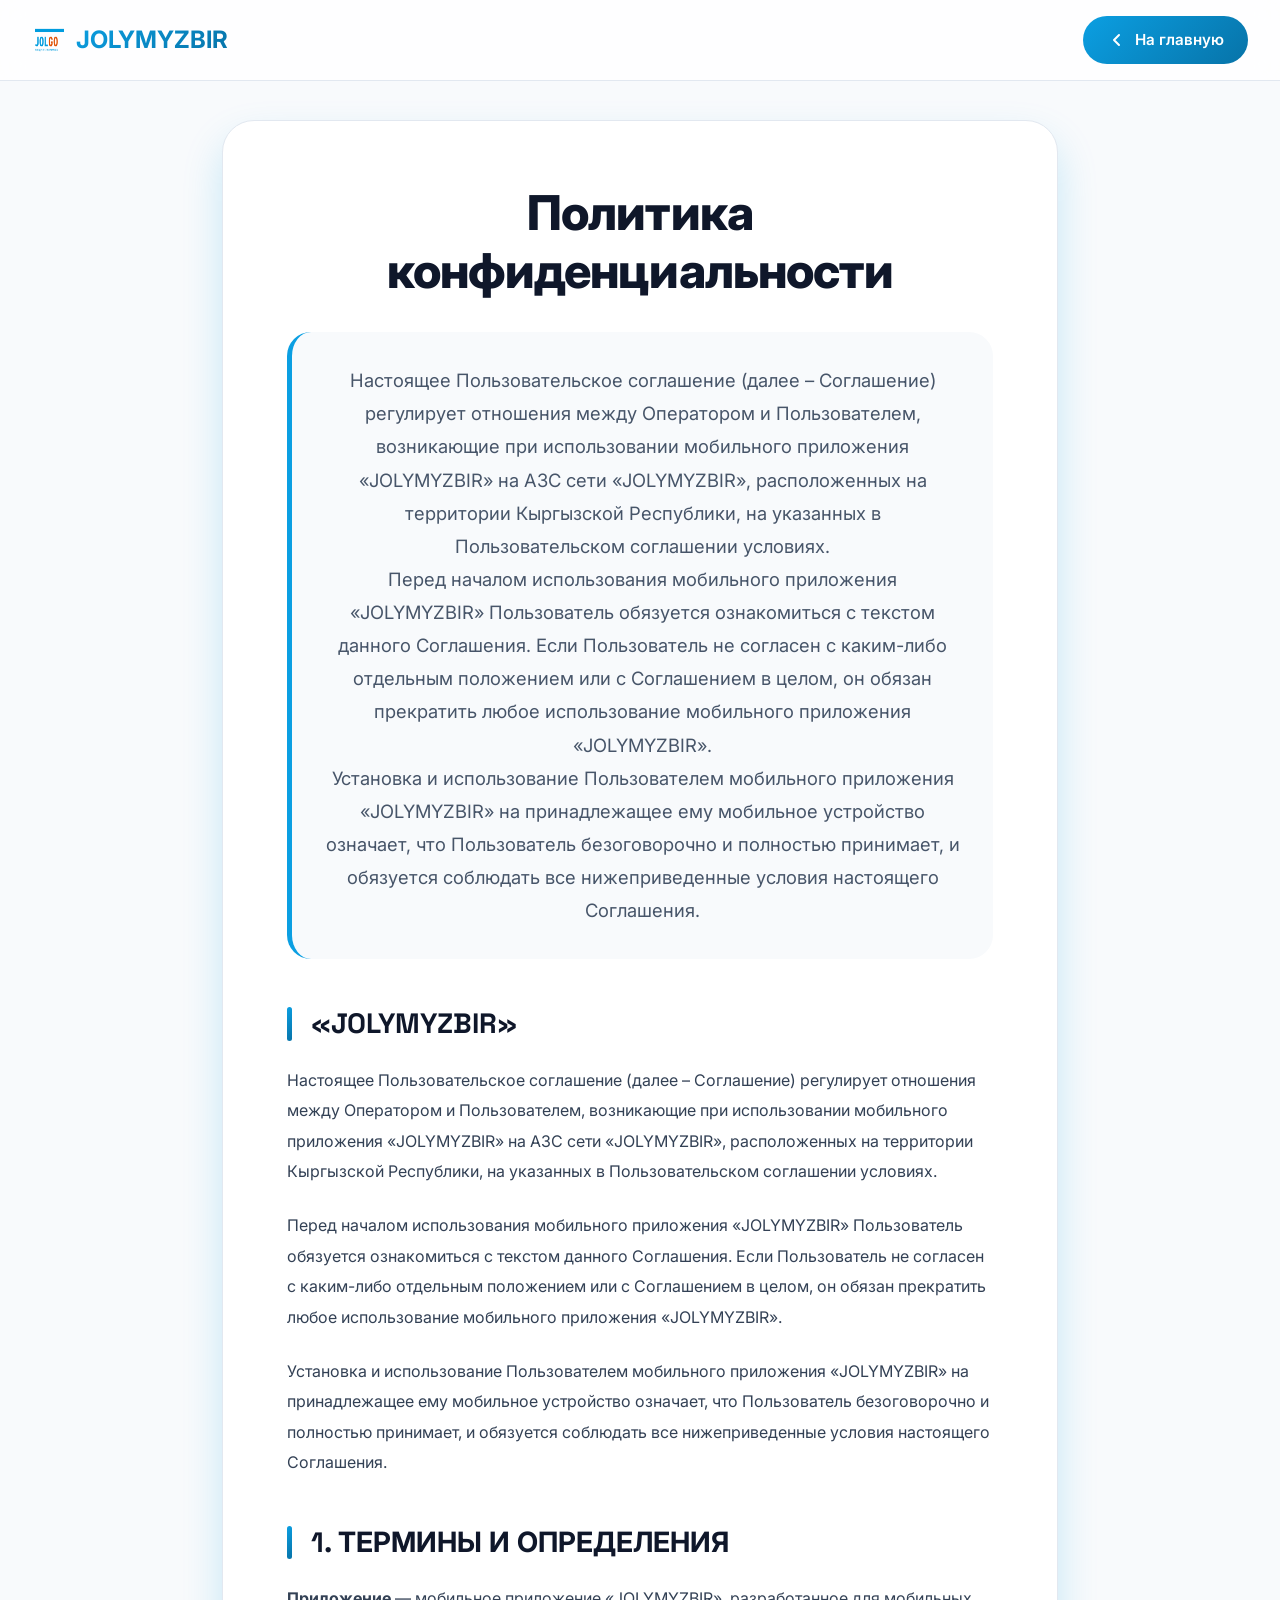
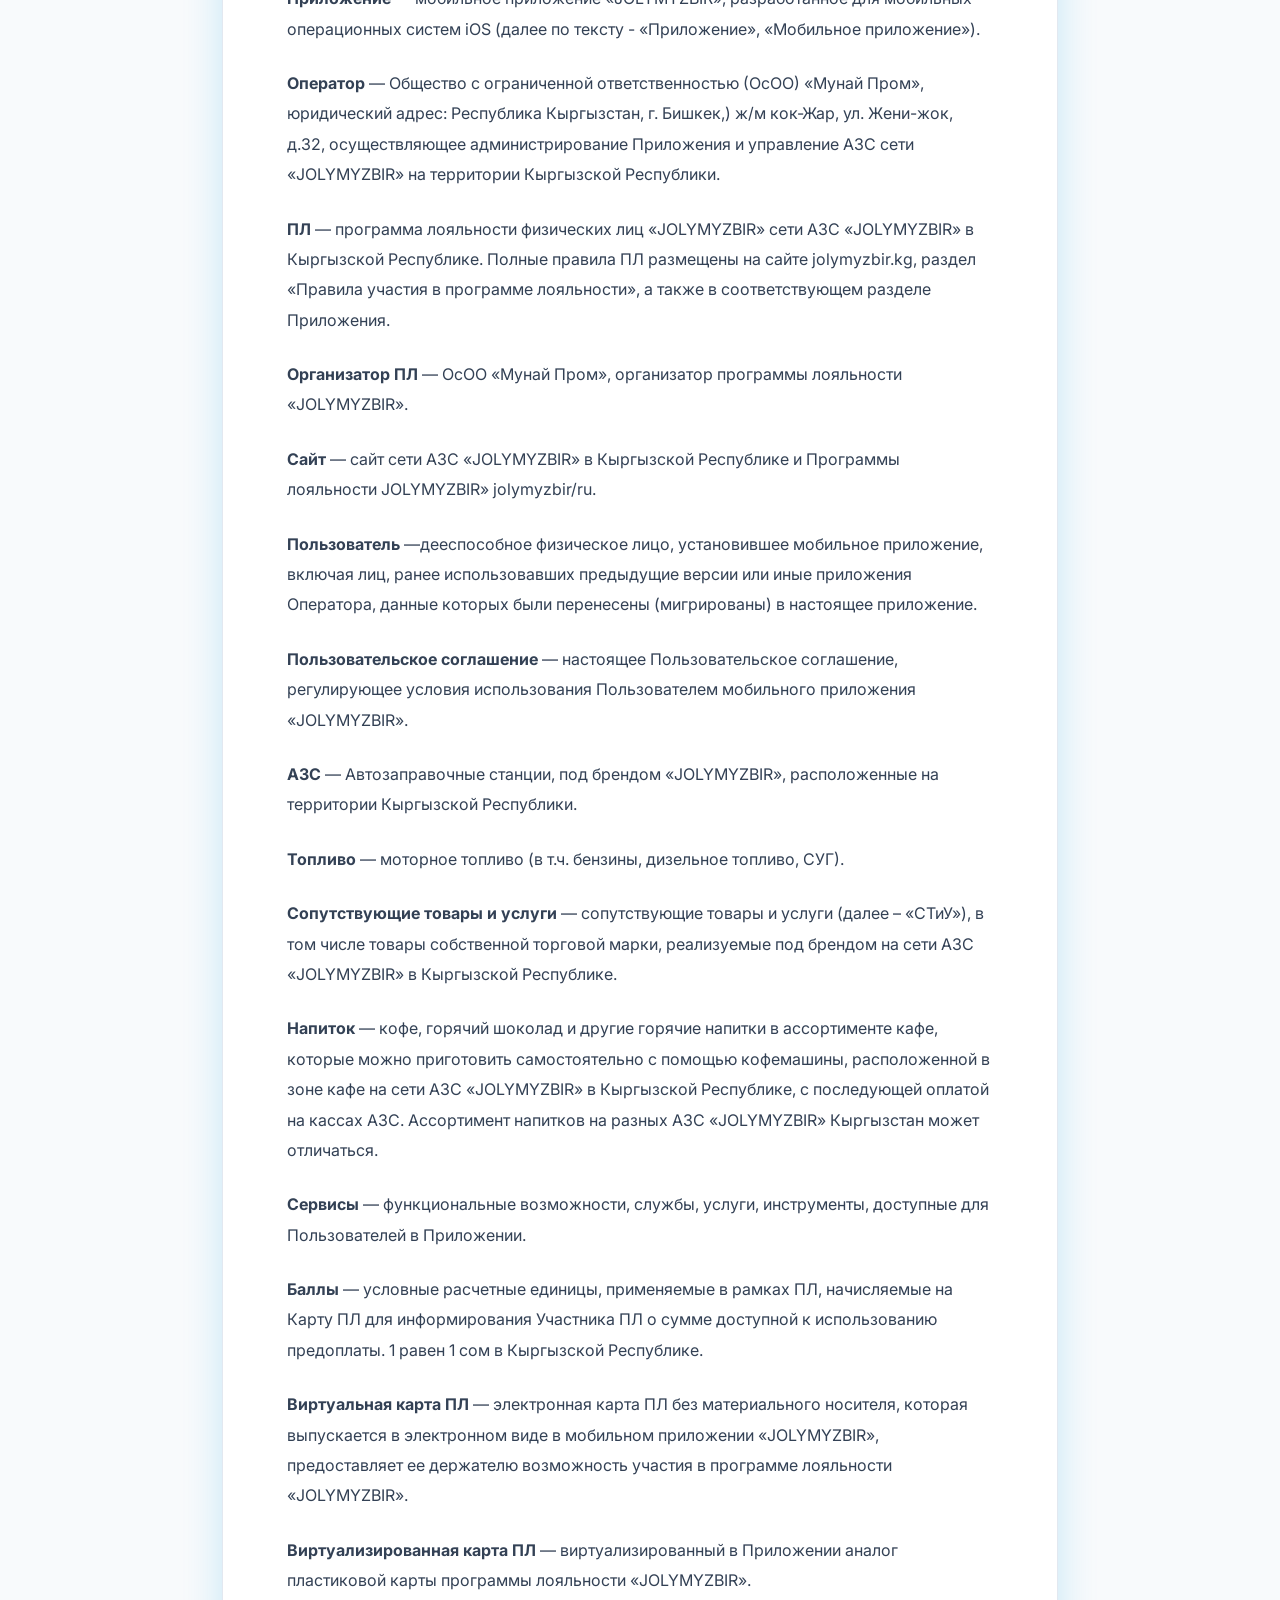
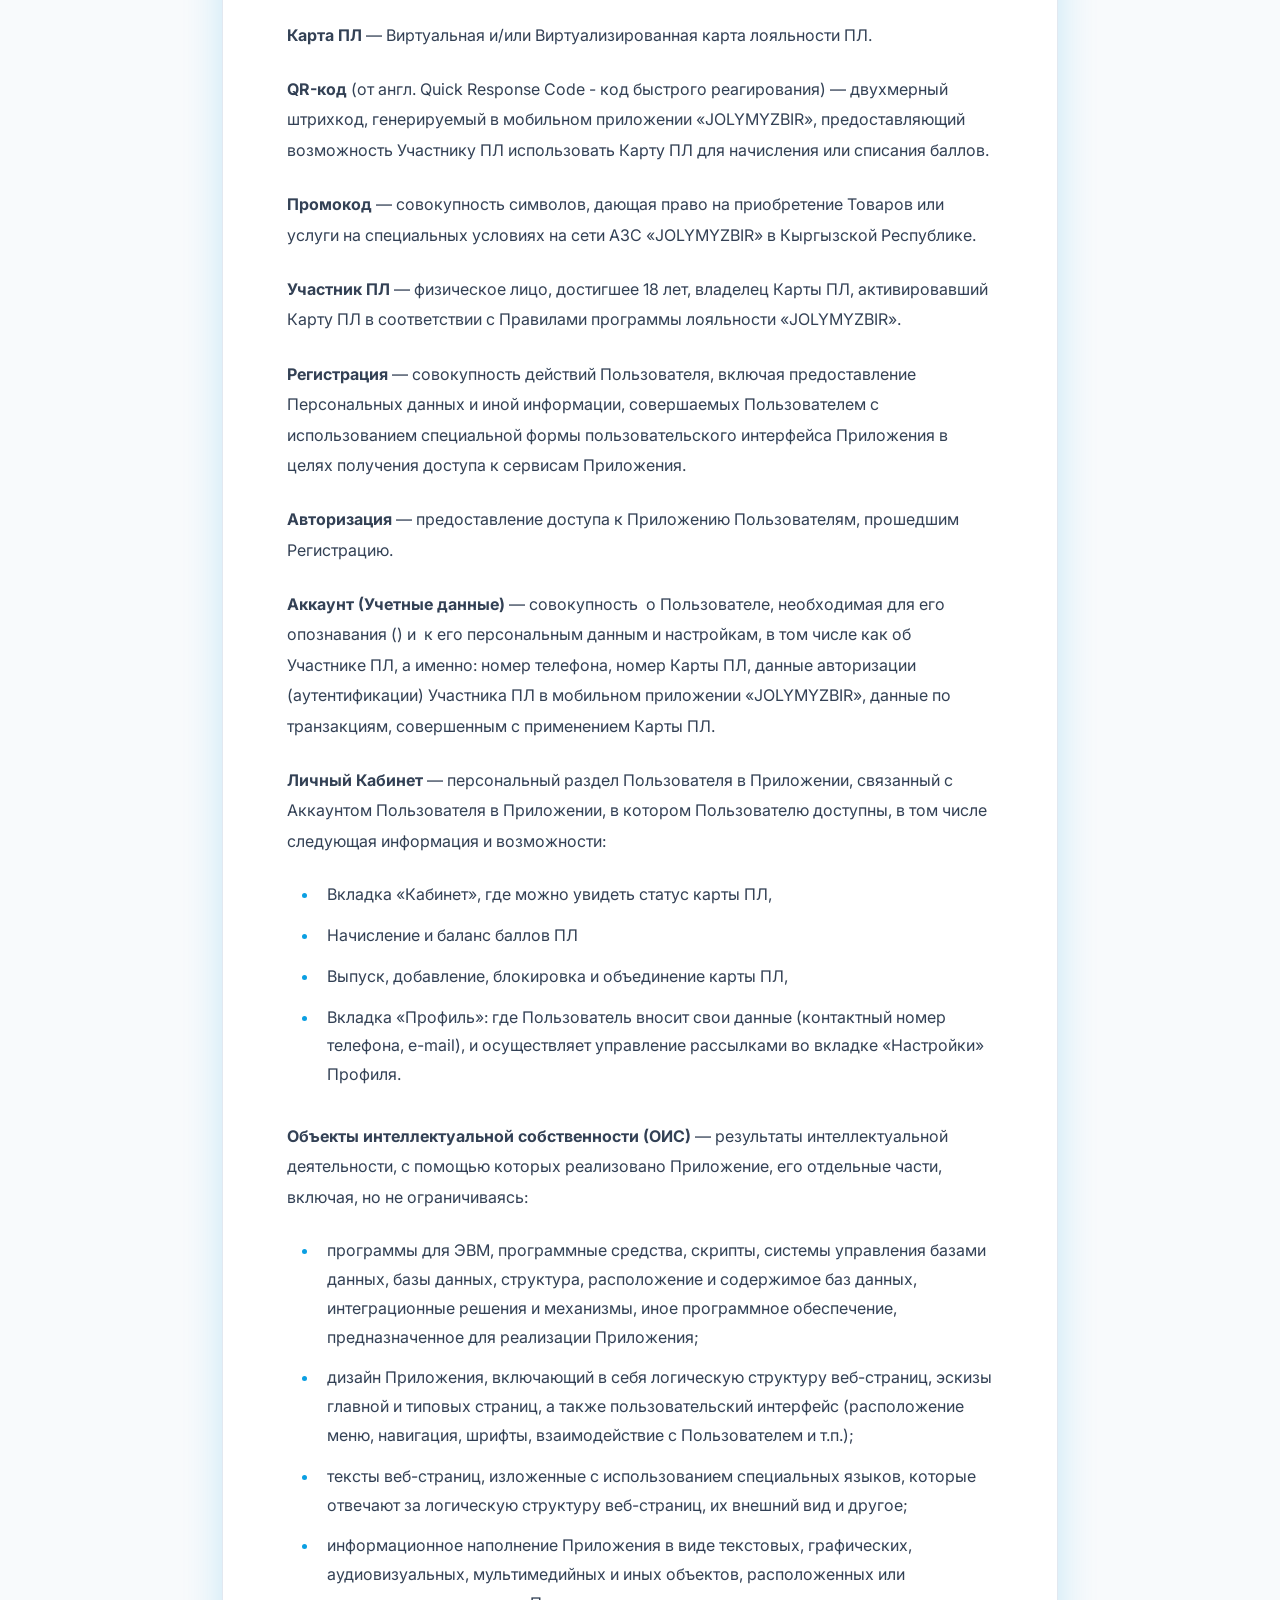
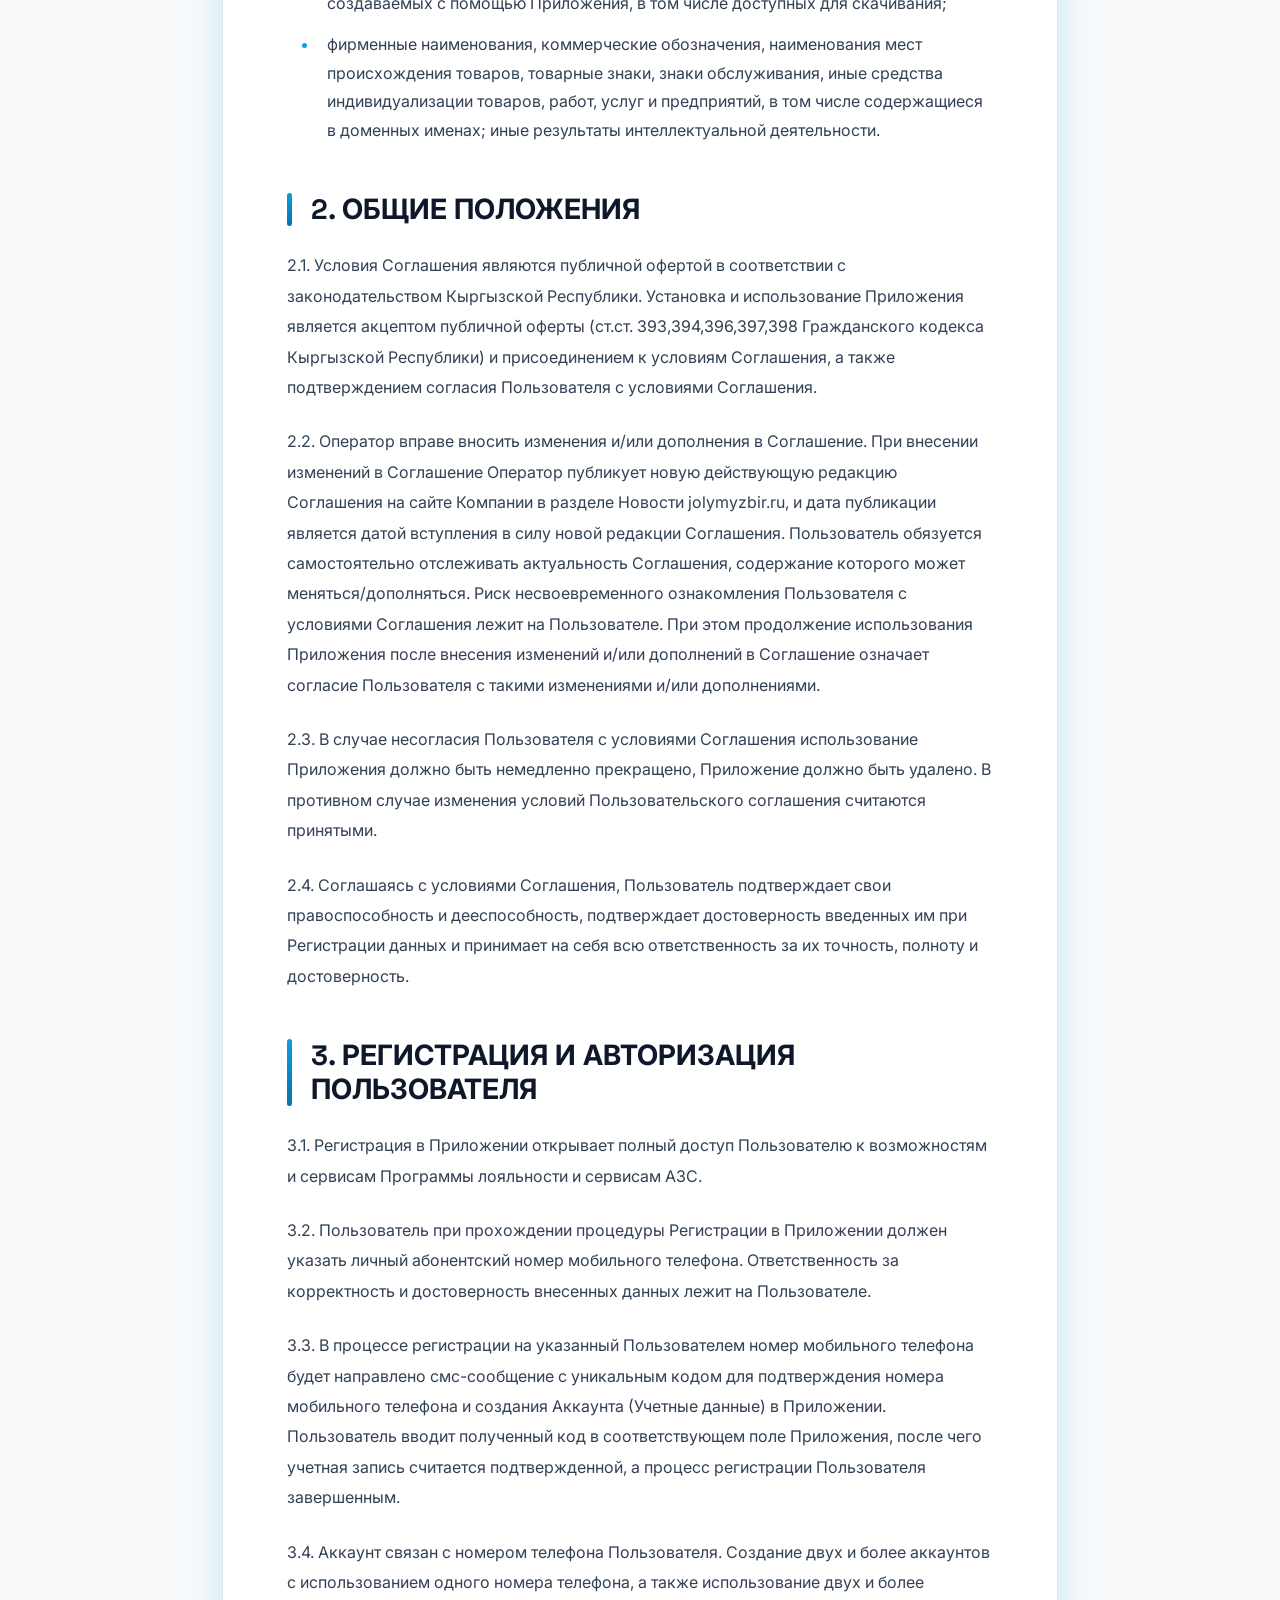
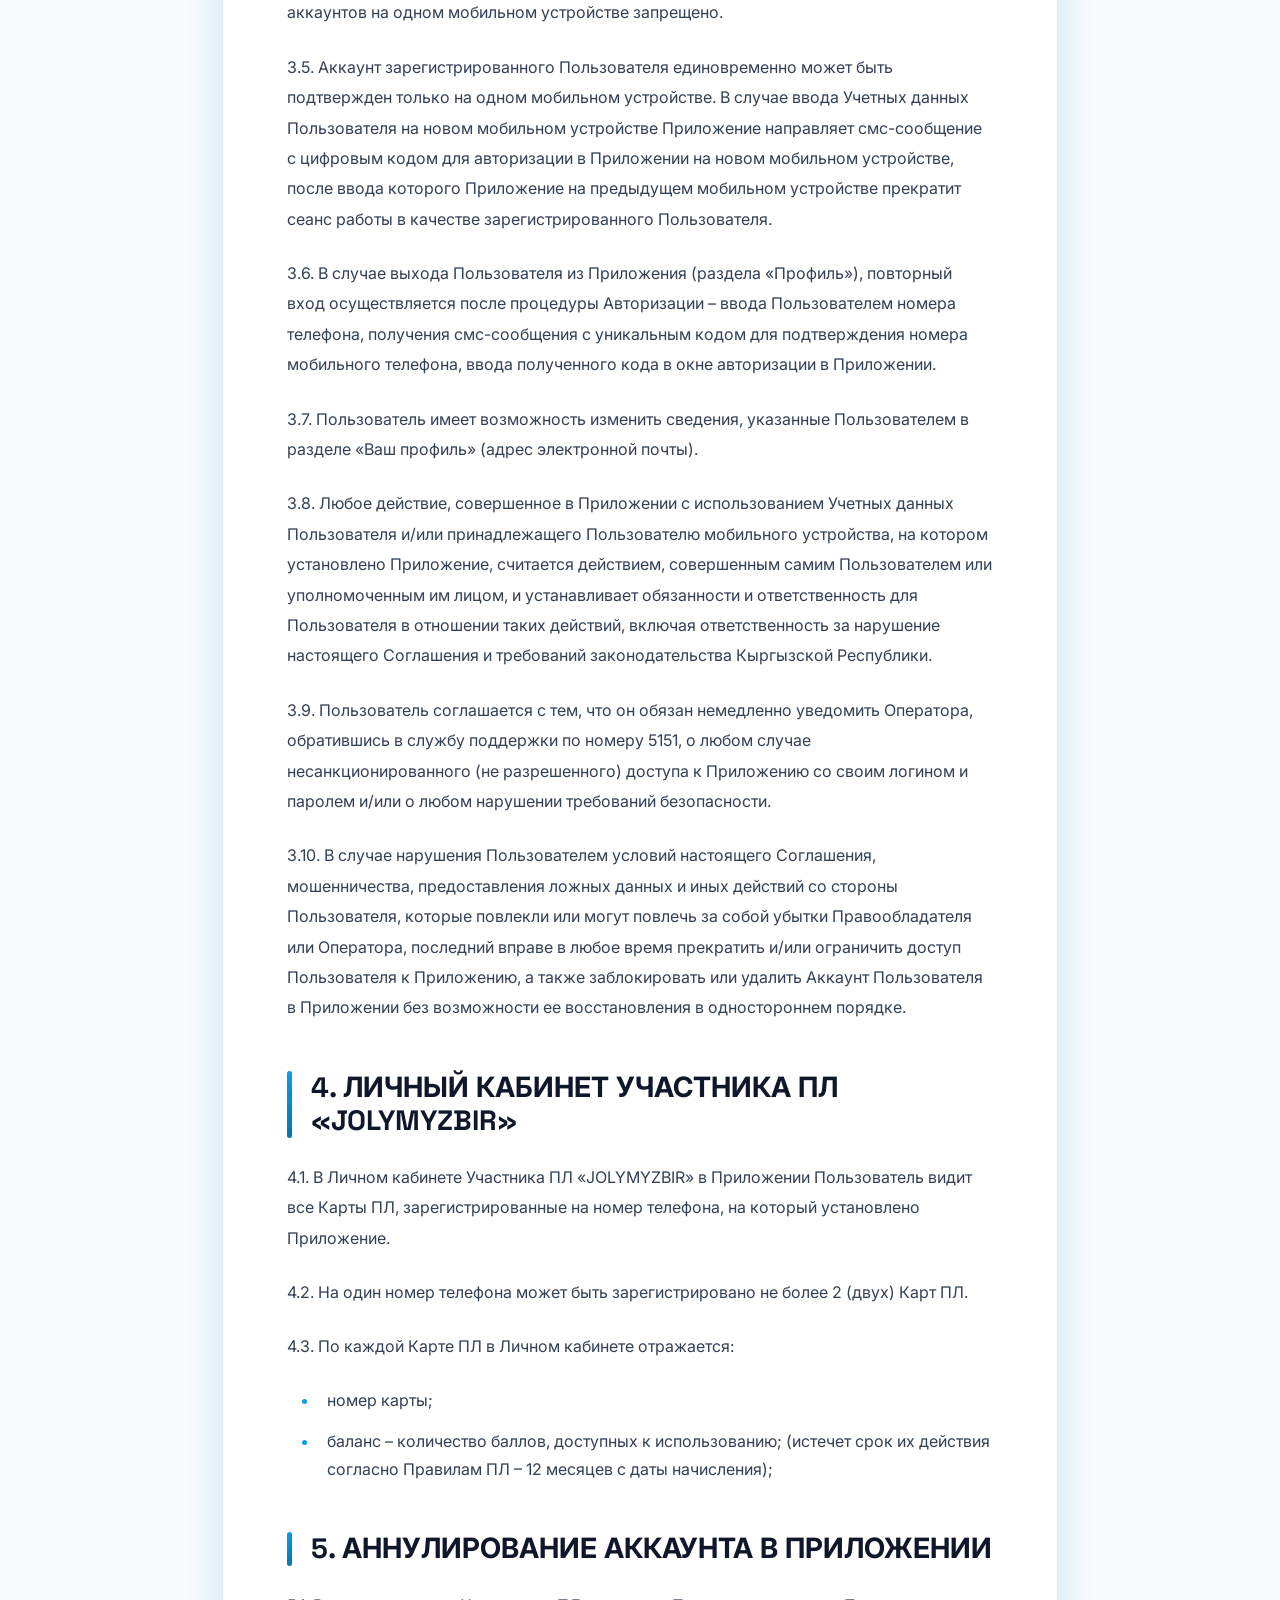
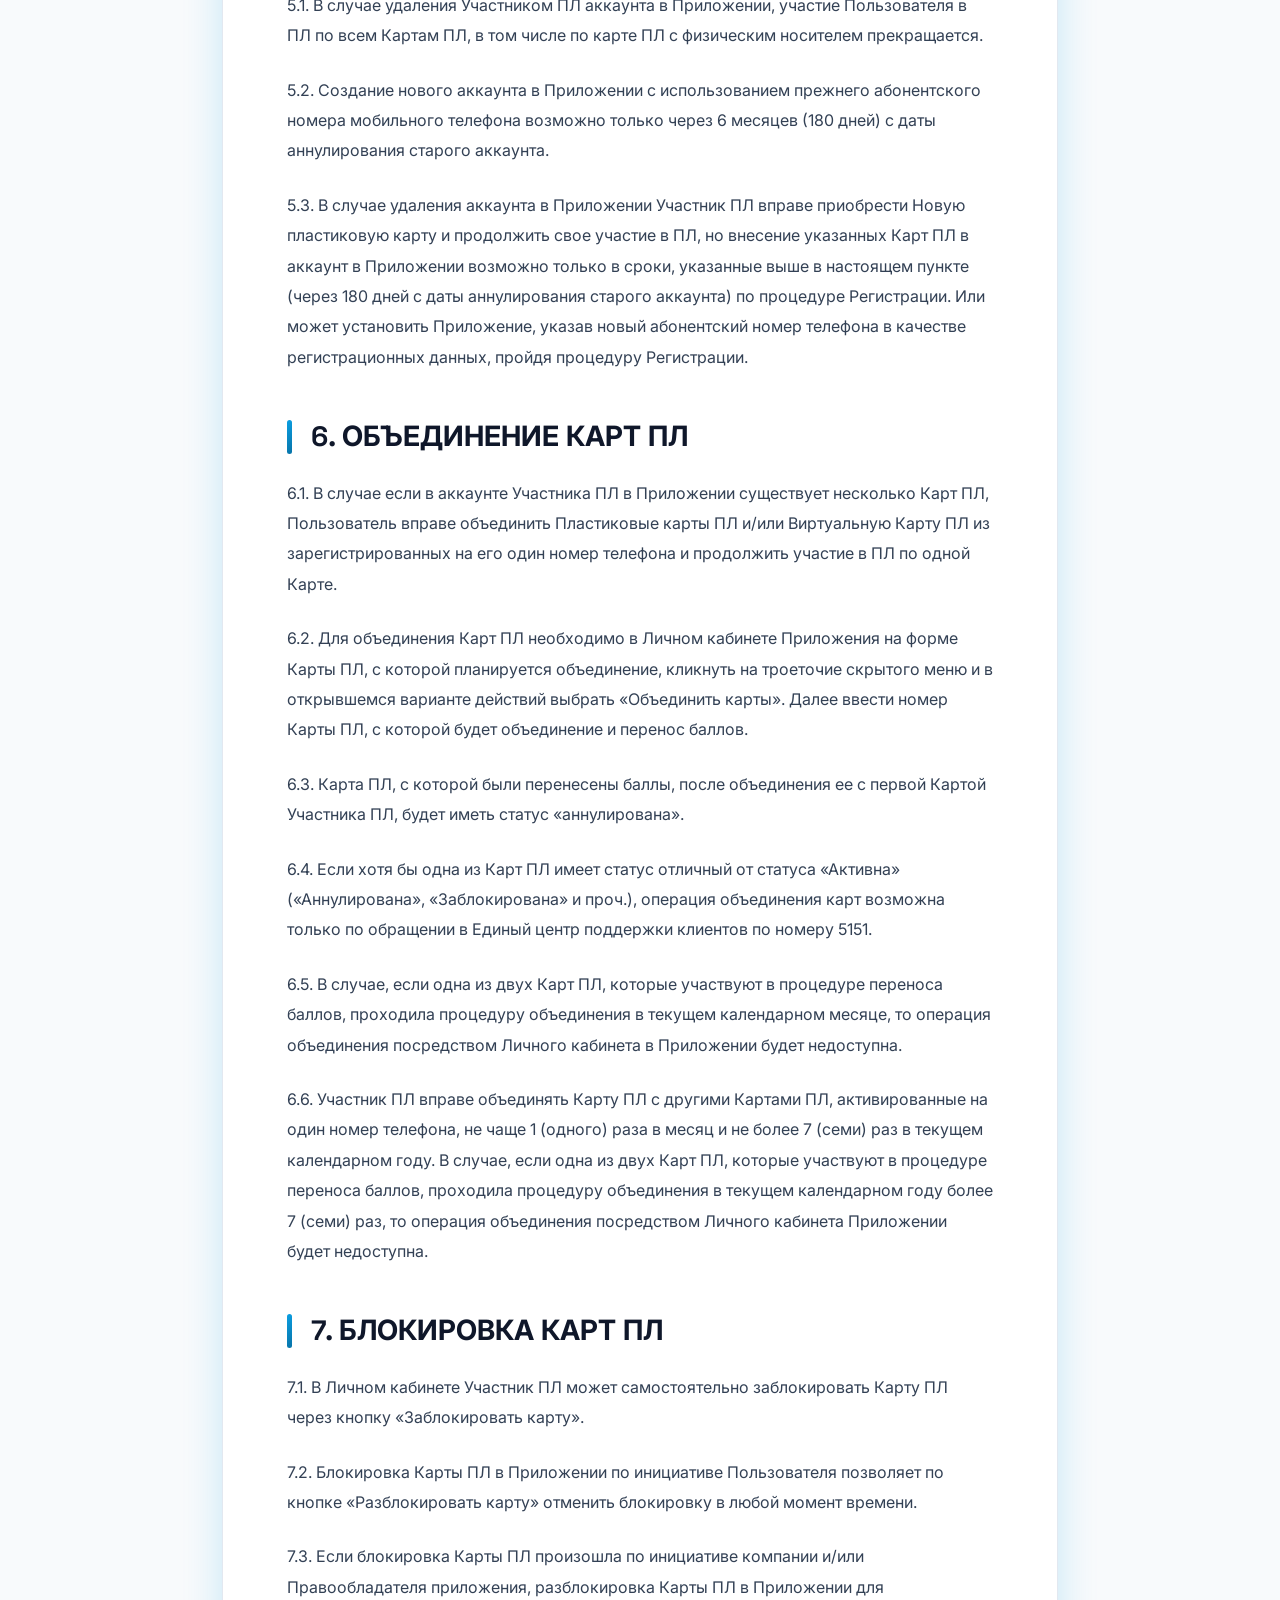
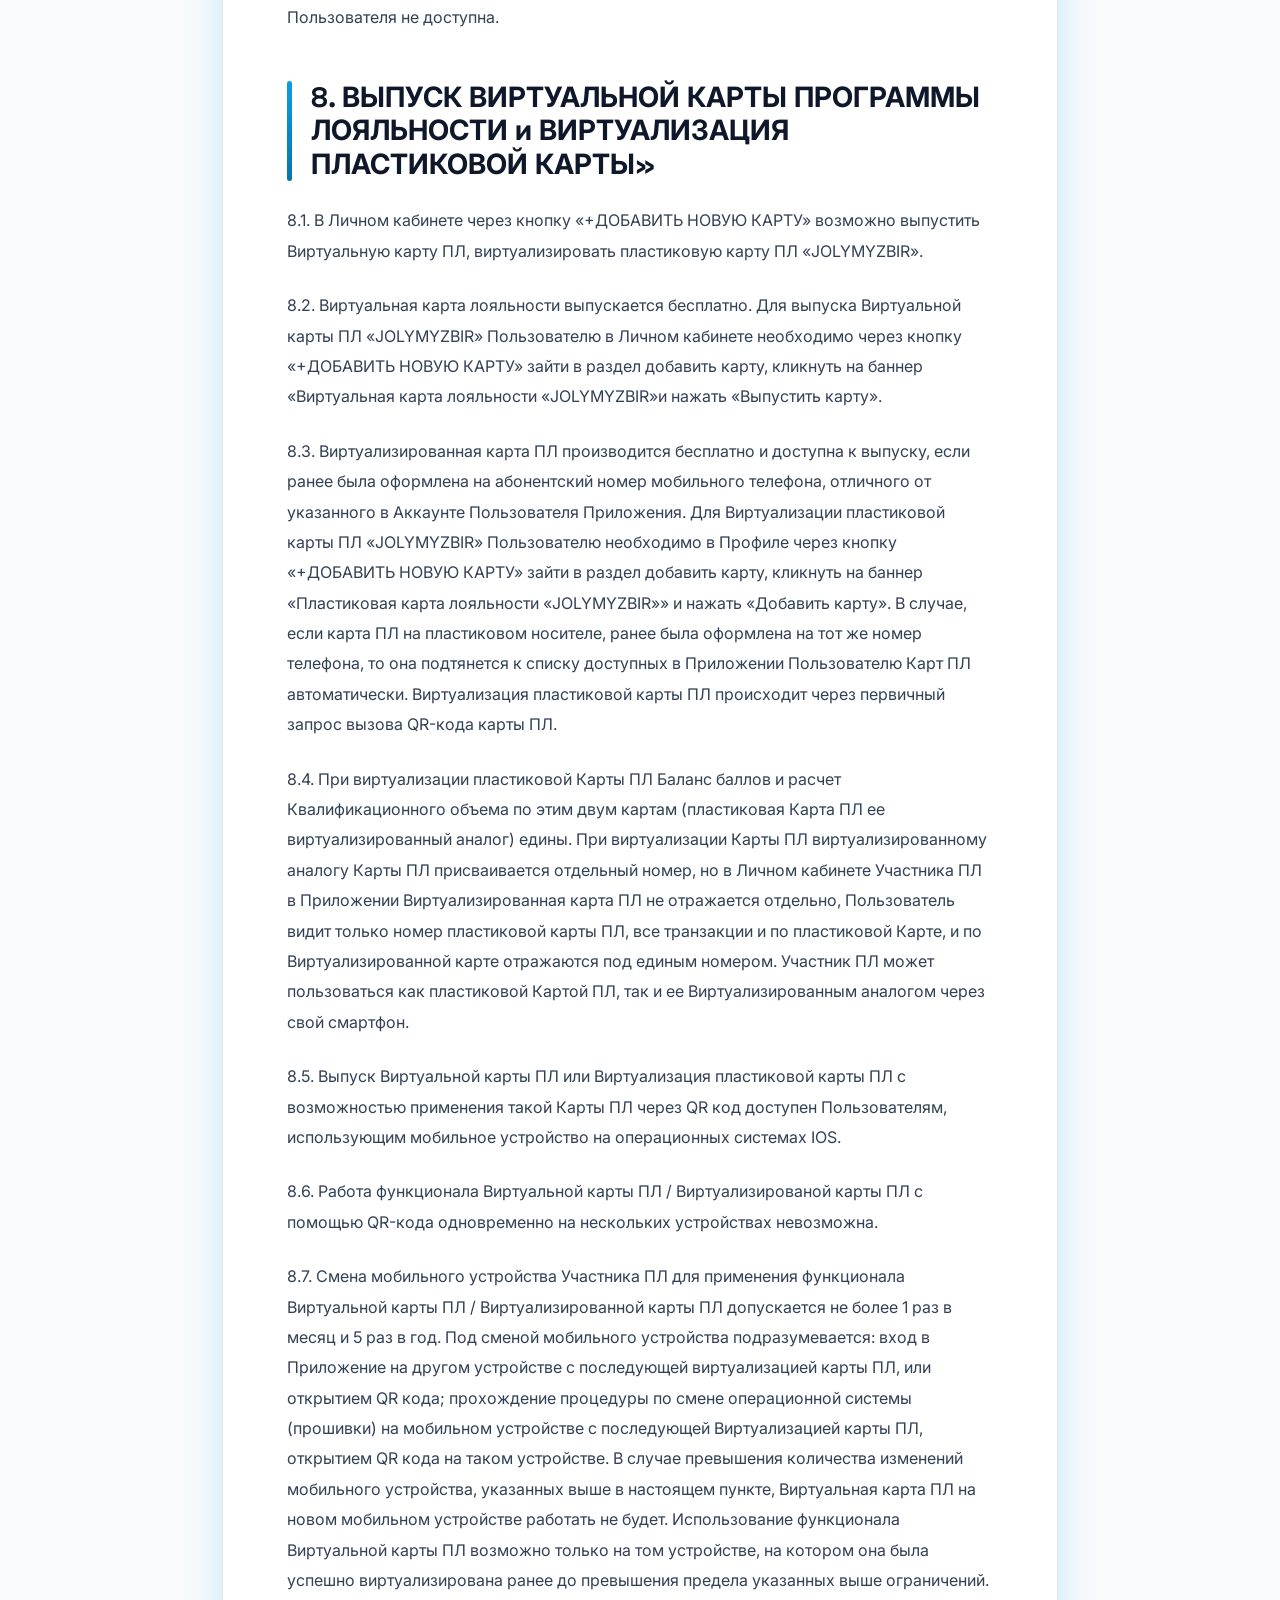
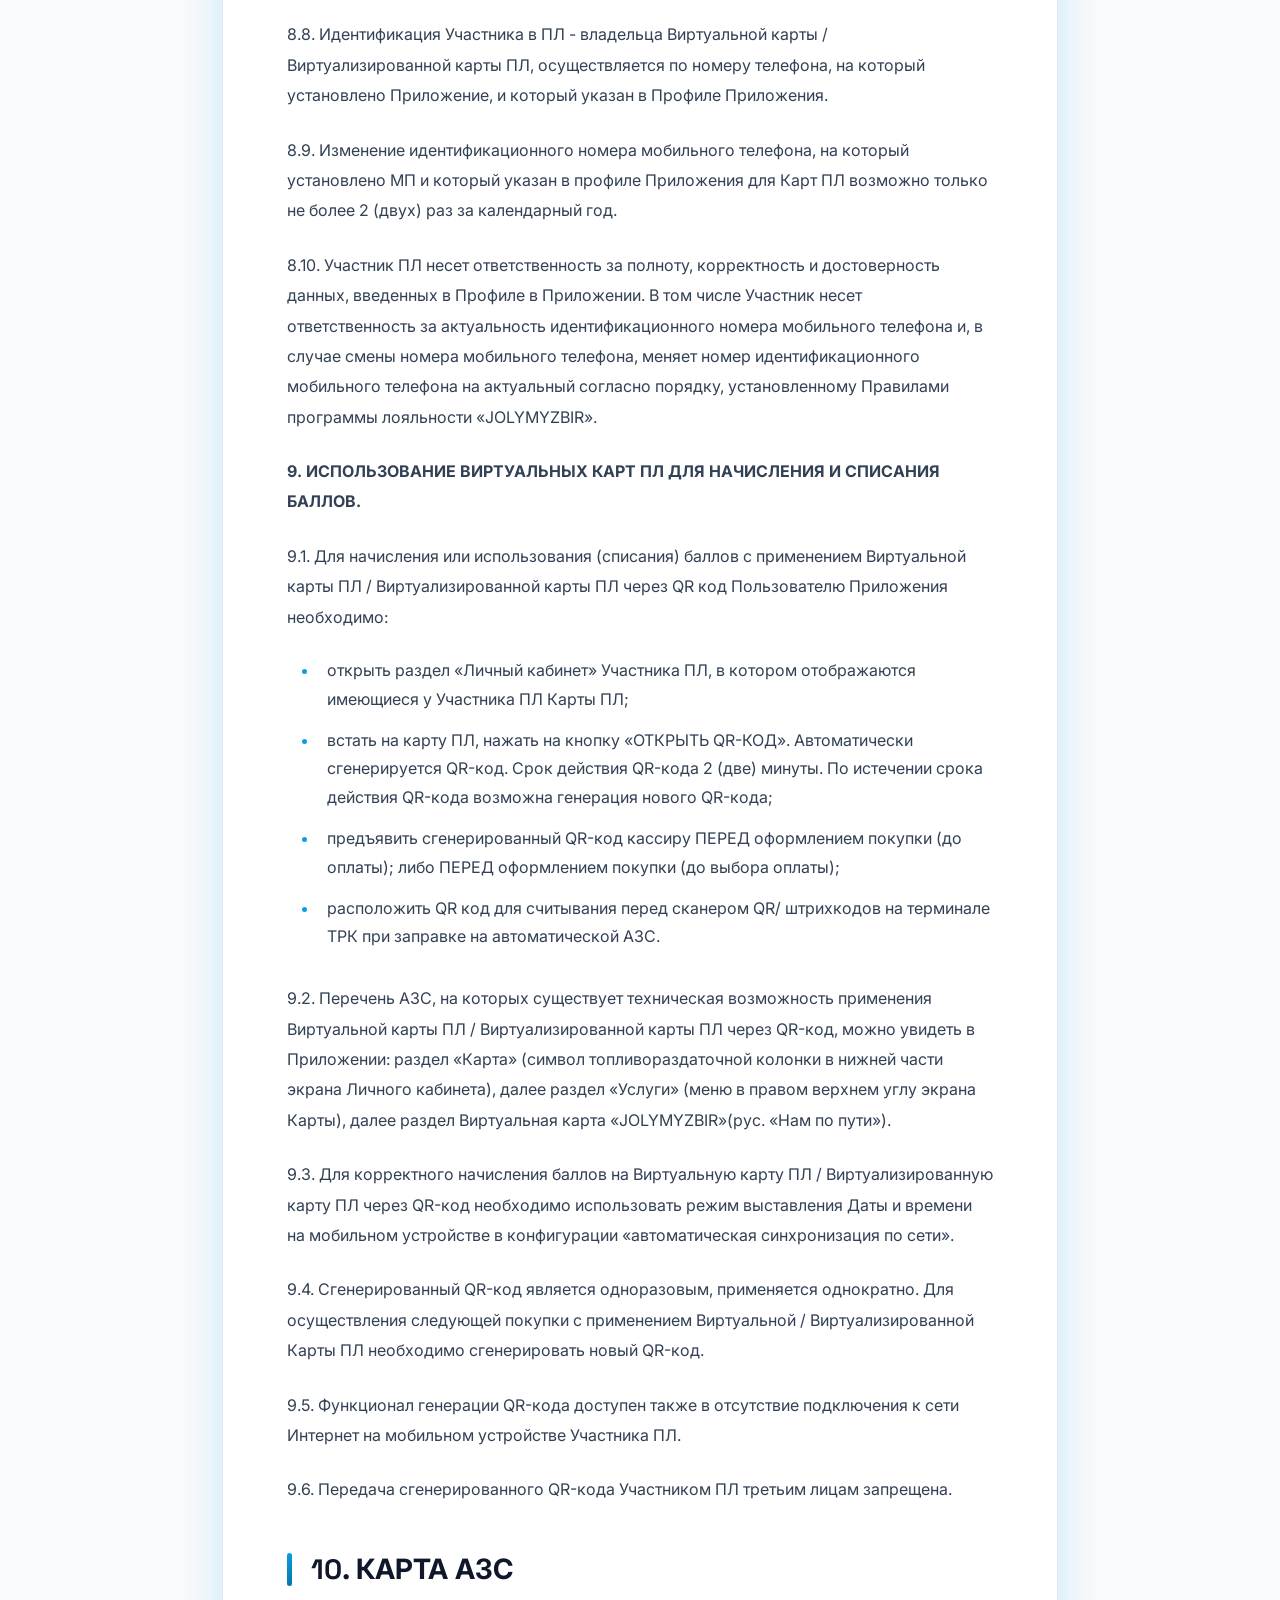
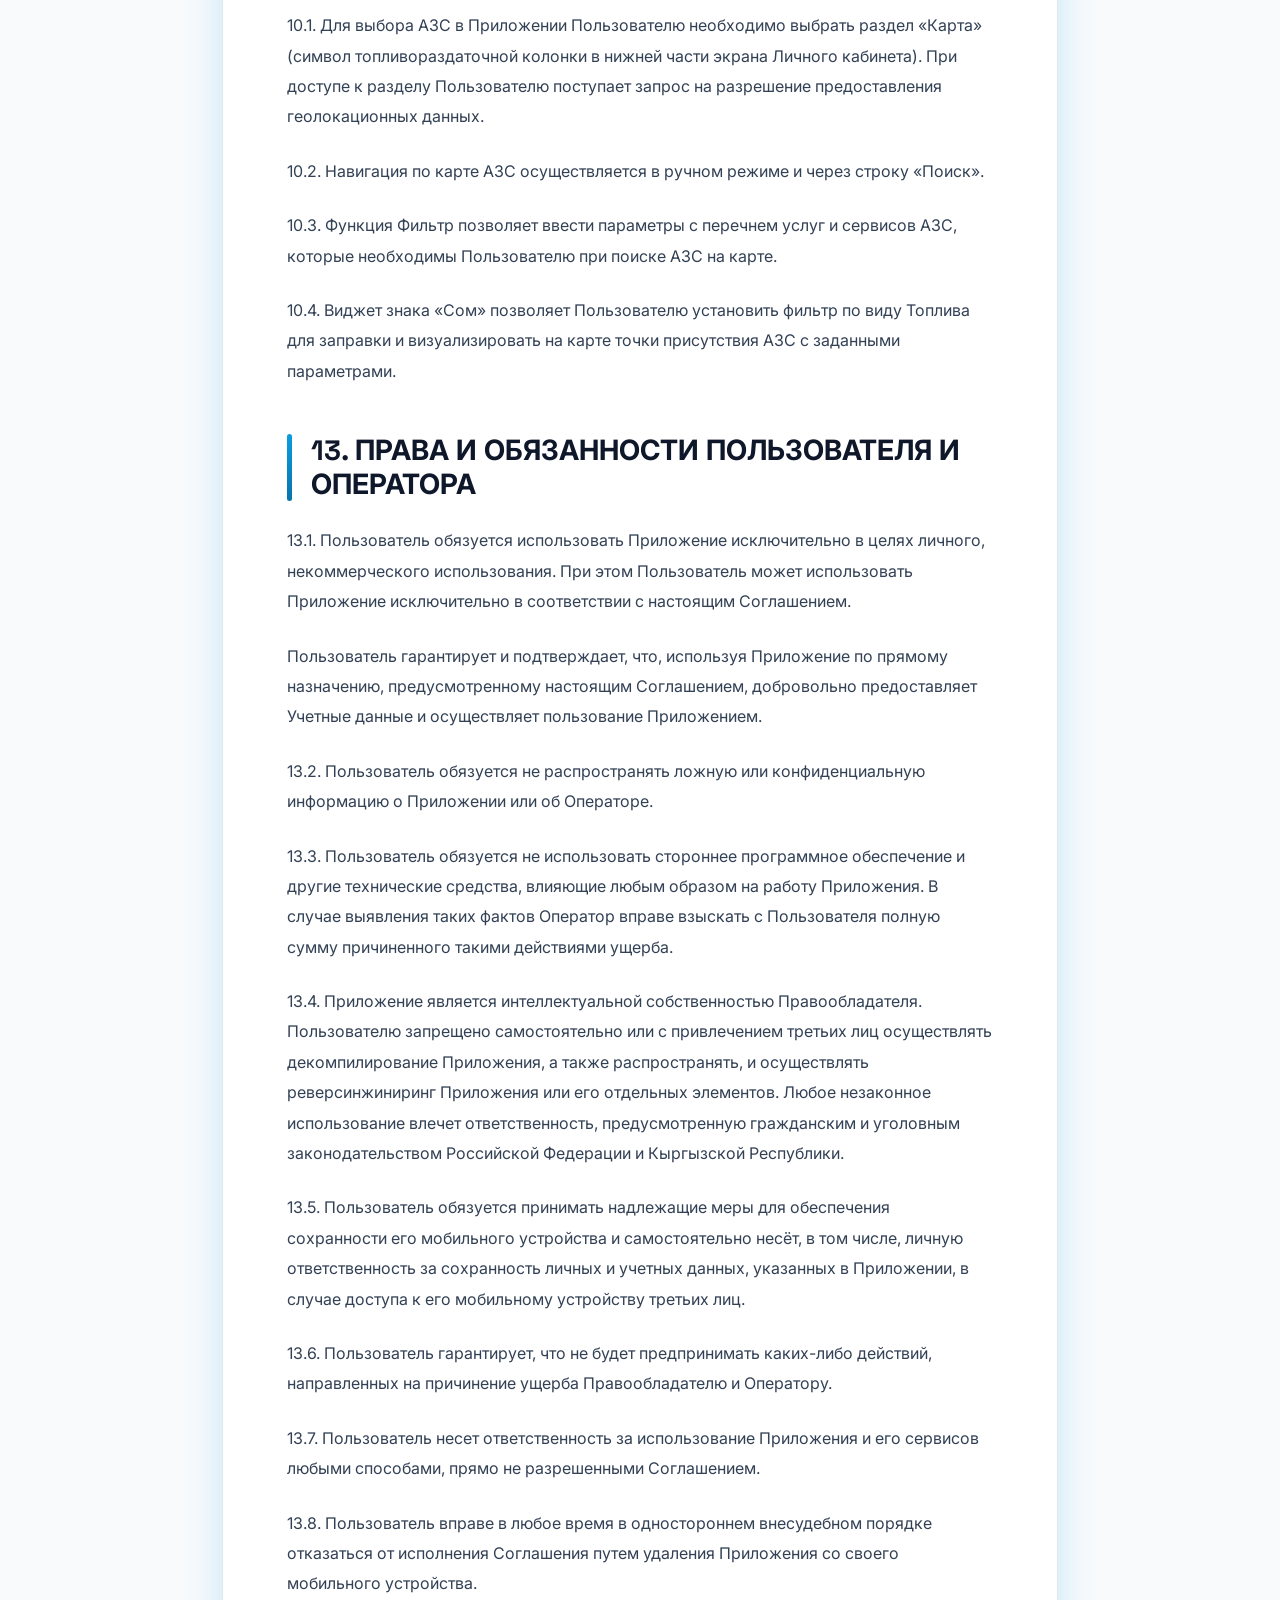
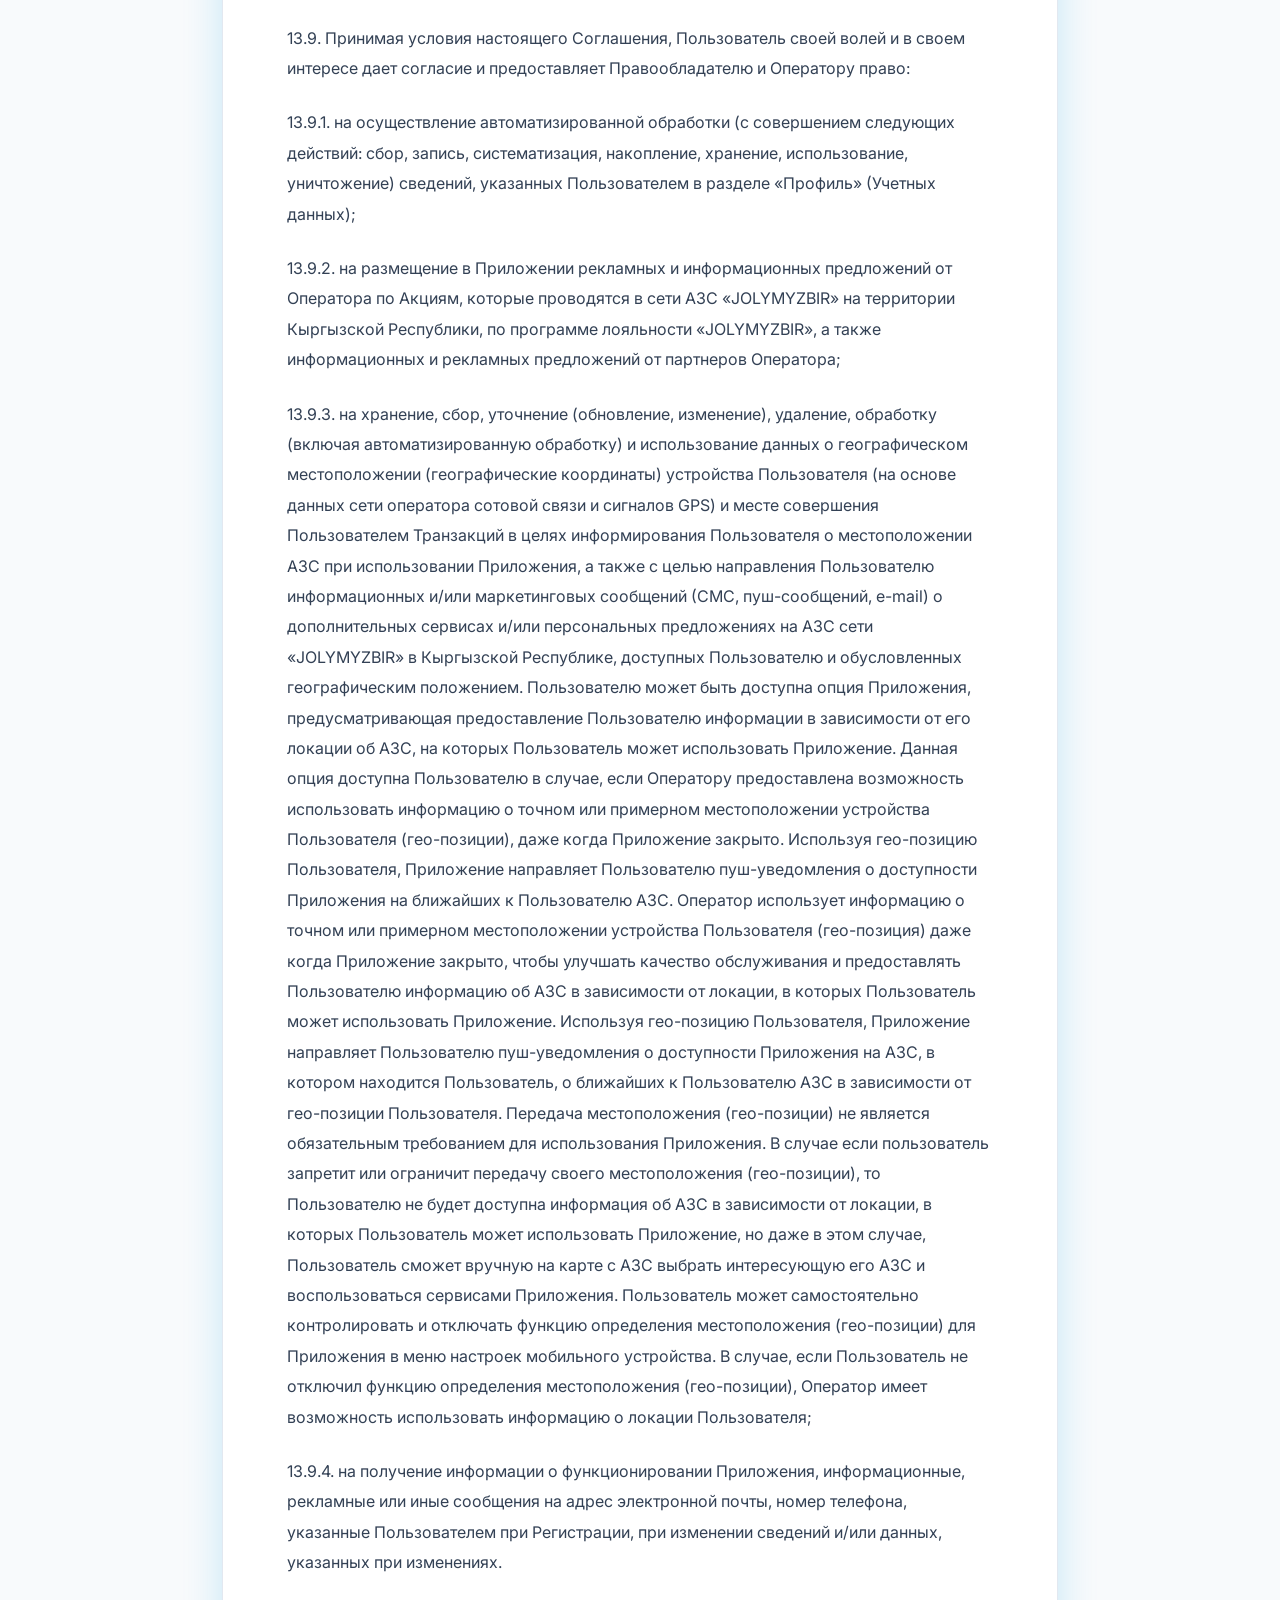
==== commit b05e2650: "Replaced project name" ====
--- a/privacy.html
+++ b/privacy.html
@@ -3,15 +3,15 @@
 <head>
     <meta charset="UTF-8">
     <meta name="viewport" content="width=device-width, initial-scale=1.0">
-    <meta name="description" content="Политика конфиденциальности JOLGO - защита персональных данных пользователей">
-    <title>Политика конфиденциальности - JOLGO</title>
+    <meta name="description" content="Политика конфиденциальности JOLYMYZBIR - защита персональных данных пользователей">
+    <title>Политика конфиденциальности - JOLYMYZBIR</title>
 
     <!-- Google Fonts -->
     <link rel="preconnect" href="https://fonts.googleapis.com">
     <link rel="preconnect" href="https://fonts.gstatic.com" crossorigin>
     <link href="https://fonts.googleapis.com/css2?family=Inter:wght@400;500;600;700;800&family=Space+Grotesk:wght@600;700&display=swap" rel="stylesheet">
 
-    <!-- JOLGO Styles -->
+    <!-- JOLYMYZBIR Styles -->
     <link rel="stylesheet" href="style.css">
 
     <style>
@@ -198,7 +198,7 @@
     <div class="nav-container">
         <div class="logo">
             <img src="./img/logo.png" alt="logo" />
-            <span class="logo-text">JOLGO</span>
+            <span class="logo-text">JOLYMYZBIR</span>
         </div>
 
         <a href="index.html" class="back-button">
@@ -216,41 +216,41 @@
         <h1 class="privacy-title">Политика конфиденциальности</h1>
 
         <div class="privacy-intro">
-            <p>Настоящее Пользовательское соглашение (далее – Соглашение) регулирует отношения между Оператором и Пользователем, возникающие при использовании мобильного приложения «JolGo» на АЗС сети «JolGo», расположенных на территории Кыргызской Республики, на указанных в Пользовательском соглашении условиях. </p>
-            <p>Перед началом использования мобильного приложения «JolGo»<i> </i>Пользователь обязуется ознакомиться с текстом данного Соглашения. Если Пользователь не согласен с каким-либо отдельным положением или с Соглашением в целом, он обязан прекратить любое использование мобильного приложения «JolGo». </p>
-            <p>Установка и использование Пользователем мобильного приложения «JolGo» на принадлежащее ему мобильное устройство означает, что Пользователь безоговорочно и полностью принимает, и обязуется соблюдать все нижеприведенные условия настоящего Соглашения. </p>
+            <p>Настоящее Пользовательское соглашение (далее – Соглашение) регулирует отношения между Оператором и Пользователем, возникающие при использовании мобильного приложения «JOLYMYZBIR» на АЗС сети «JOLYMYZBIR», расположенных на территории Кыргызской Республики, на указанных в Пользовательском соглашении условиях. </p>
+            <p>Перед началом использования мобильного приложения «JOLYMYZBIR»<i> </i>Пользователь обязуется ознакомиться с текстом данного Соглашения. Если Пользователь не согласен с каким-либо отдельным положением или с Соглашением в целом, он обязан прекратить любое использование мобильного приложения «JOLYMYZBIR». </p>
+            <p>Установка и использование Пользователем мобильного приложения «JOLYMYZBIR» на принадлежащее ему мобильное устройство означает, что Пользователь безоговорочно и полностью принимает, и обязуется соблюдать все нижеприведенные условия настоящего Соглашения. </p>
         </div>
 
         <div class="privacy-section">
-<h2>«JolGo»</h2>
-<p>Настоящее Пользовательское соглашение (далее – Соглашение) регулирует отношения между Оператором и Пользователем, возникающие при использовании мобильного приложения «JolGo» на АЗС сети «JolGo», расположенных на территории Кыргызской Республики, на указанных в Пользовательском соглашении условиях. </p>
-<p>Перед началом использования мобильного приложения «JolGo»<i> </i>Пользователь обязуется ознакомиться с текстом данного Соглашения. Если Пользователь не согласен с каким-либо отдельным положением или с Соглашением в целом, он обязан прекратить любое использование мобильного приложения «JolGo». </p>
-<p>Установка и использование Пользователем мобильного приложения «JolGo» на принадлежащее ему мобильное устройство означает, что Пользователь безоговорочно и полностью принимает, и обязуется соблюдать все нижеприведенные условия настоящего Соглашения. </p>
+<h2>«JOLYMYZBIR»</h2>
+<p>Настоящее Пользовательское соглашение (далее – Соглашение) регулирует отношения между Оператором и Пользователем, возникающие при использовании мобильного приложения «JOLYMYZBIR» на АЗС сети «JOLYMYZBIR», расположенных на территории Кыргызской Республики, на указанных в Пользовательском соглашении условиях. </p>
+<p>Перед началом использования мобильного приложения «JOLYMYZBIR»<i> </i>Пользователь обязуется ознакомиться с текстом данного Соглашения. Если Пользователь не согласен с каким-либо отдельным положением или с Соглашением в целом, он обязан прекратить любое использование мобильного приложения «JOLYMYZBIR». </p>
+<p>Установка и использование Пользователем мобильного приложения «JOLYMYZBIR» на принадлежащее ему мобильное устройство означает, что Пользователь безоговорочно и полностью принимает, и обязуется соблюдать все нижеприведенные условия настоящего Соглашения. </p>
 </div>
 <div class="privacy-section">
 <h2>1. ТЕРМИНЫ И ОПРЕДЕЛЕНИЯ</h2>
-<p><b>Приложение</b> — мобильное приложение «JolGo», разработанное для мобильных операционных систем iOS (далее по тексту - «Приложение», «Мобильное приложение»). </p>
-<p><b>Оператор</b> — Общество с ограниченной ответственностью (ОсОО) «Мунай Пром», юридический адрес: Республика Кыргызстан, г. Бишкек,) ж/м кок-Жар, ул. Жени-жок, д.32, осуществляющее администрирование Приложения и управление АЗС сети «JolGo» на территории Кыргызской Республики. </p>
-<p><b>ПЛ</b> — программа лояльности физических лиц «JolGo» сети АЗС «JolGo» в Кыргызской Республике. Полные правила ПЛ размещены на сайте JolGo.kg, раздел «Правила участия в программе лояльности», а также в соответствующем разделе Приложения. </p>
-<p><b>Организатор ПЛ</b> — ОсОО «Мунай Пром», организатор программы лояльности «JolGo». </p>
-<p><b>Сайт </b>— сайт сети АЗС «JolGo» в Кыргызской Республике и Программы лояльности JolGo» JolGo.kg.</p>
+<p><b>Приложение</b> — мобильное приложение «JOLYMYZBIR», разработанное для мобильных операционных систем iOS (далее по тексту - «Приложение», «Мобильное приложение»). </p>
+<p><b>Оператор</b> — Общество с ограниченной ответственностью (ОсОО) «Мунай Пром», юридический адрес: Республика Кыргызстан, г. Бишкек,) ж/м кок-Жар, ул. Жени-жок, д.32, осуществляющее администрирование Приложения и управление АЗС сети «JOLYMYZBIR» на территории Кыргызской Республики. </p>
+<p><b>ПЛ</b> — программа лояльности физических лиц «JOLYMYZBIR» сети АЗС «JOLYMYZBIR» в Кыргызской Республике. Полные правила ПЛ размещены на сайте jolymyzbir.kg, раздел «Правила участия в программе лояльности», а также в соответствующем разделе Приложения. </p>
+<p><b>Организатор ПЛ</b> — ОсОО «Мунай Пром», организатор программы лояльности «JOLYMYZBIR». </p>
+<p><b>Сайт </b>— сайт сети АЗС «JOLYMYZBIR» в Кыргызской Республике и Программы лояльности JOLYMYZBIR» jolymyzbir/ru.</p>
 <p><b>Пользователь</b> —дееспособное физическое лицо, установившее мобильное приложение, включая лиц, ранее использовавших предыдущие версии или иные приложения Оператора, данные которых были перенесены (мигрированы) в настоящее приложение.  </p>
-<p><b>Пользовательское соглашение</b> — настоящее Пользовательское соглашение, регулирующее условия использования Пользователем мобильного приложения «JolGo». </p>
-<p><b>АЗС </b>— Автозаправочные станции, под брендом «JolGo», расположенные на территории Кыргызской Республики. </p>
+<p><b>Пользовательское соглашение</b> — настоящее Пользовательское соглашение, регулирующее условия использования Пользователем мобильного приложения «JOLYMYZBIR». </p>
+<p><b>АЗС </b>— Автозаправочные станции, под брендом «JOLYMYZBIR», расположенные на территории Кыргызской Республики. </p>
 <p><b>Топливо</b> — моторное топливо (в т.ч. бензины, дизельное топливо, СУГ). </p>
-<p><b>Сопутствующие товары и услуги</b> — сопутствующие товары и услуги (далее – «СТиУ»), в том числе товары собственной торговой марки, реализуемые под брендом на сети АЗС «JolGo» в Кыргызской Республике.</p>
-<p><b>Напиток</b> — кофе, горячий шоколад и другие горячие напитки в ассортименте кафе, которые можно приготовить самостоятельно с помощью кофемашины, расположенной в зоне кафе на сети АЗС «JolGo» в Кыргызской Республике, с последующей оплатой на кассах АЗС. Ассортимент напитков на разных АЗС «JolGo» Кыргызстан может отличаться.  </p>
+<p><b>Сопутствующие товары и услуги</b> — сопутствующие товары и услуги (далее – «СТиУ»), в том числе товары собственной торговой марки, реализуемые под брендом на сети АЗС «JOLYMYZBIR» в Кыргызской Республике.</p>
+<p><b>Напиток</b> — кофе, горячий шоколад и другие горячие напитки в ассортименте кафе, которые можно приготовить самостоятельно с помощью кофемашины, расположенной в зоне кафе на сети АЗС «JOLYMYZBIR» в Кыргызской Республике, с последующей оплатой на кассах АЗС. Ассортимент напитков на разных АЗС «JOLYMYZBIR» Кыргызстан может отличаться.  </p>
 <p><b>Сервисы</b> — функциональные возможности, службы, услуги, инструменты, доступные для Пользователей в Приложении. </p>
 <p><b>Баллы</b> — условные расчетные единицы, применяемые в рамках ПЛ, начисляемые на Карту ПЛ для информирования Участника ПЛ о сумме доступной к использованию предоплаты. 1 равен 1 сом в Кыргызской Республике. </p>
-<p><b>Виртуальная карта ПЛ </b>— электронная карта ПЛ без материального носителя, которая выпускается в электронном виде в мобильном приложении «JolGo», предоставляет ее держателю возможность участия в программе лояльности «JolGo». </p>
-<p><b>Виртуализированная карта ПЛ </b>— виртуализированный в Приложении аналог пластиковой карты программы лояльности «JolGo». </p>
+<p><b>Виртуальная карта ПЛ </b>— электронная карта ПЛ без материального носителя, которая выпускается в электронном виде в мобильном приложении «JOLYMYZBIR», предоставляет ее держателю возможность участия в программе лояльности «JOLYMYZBIR». </p>
+<p><b>Виртуализированная карта ПЛ </b>— виртуализированный в Приложении аналог пластиковой карты программы лояльности «JOLYMYZBIR». </p>
 <p><b>Карта</b> <b>ПЛ </b>— Виртуальная и/или Виртуализированная карта лояльности ПЛ. </p>
-<p><b>QR-код</b> (от англ. Quick Response Code - код быстрого реагирования) — двухмерный штрихкод, генерируемый в мобильном приложении «JolGo», предоставляющий возможность Участнику ПЛ использовать Карту ПЛ для начисления или списания баллов. </p>
-<p><b>Промокод </b>— совокупность символов, дающая право на приобретение Товаров или услуги на специальных условиях на сети АЗС «JolGo» в Кыргызской Республике. </p>
-<p><b>Участник ПЛ</b> — физическое лицо, достигшее 18 лет, владелец Карты ПЛ, активировавший Карту ПЛ в соответствии с Правилами программы лояльности «JolGo». </p>
+<p><b>QR-код</b> (от англ. Quick Response Code - код быстрого реагирования) — двухмерный штрихкод, генерируемый в мобильном приложении «JOLYMYZBIR», предоставляющий возможность Участнику ПЛ использовать Карту ПЛ для начисления или списания баллов. </p>
+<p><b>Промокод </b>— совокупность символов, дающая право на приобретение Товаров или услуги на специальных условиях на сети АЗС «JOLYMYZBIR» в Кыргызской Республике. </p>
+<p><b>Участник ПЛ</b> — физическое лицо, достигшее 18 лет, владелец Карты ПЛ, активировавший Карту ПЛ в соответствии с Правилами программы лояльности «JOLYMYZBIR». </p>
 <p><b>Регистрация</b> — совокупность действий Пользователя, включая предоставление Персональных данных и иной информации, совершаемых Пользователем с использованием специальной формы пользовательского интерфейса Приложения в целях получения доступа к сервисам Приложения. </p>
 <p><b>Авторизация</b> — предоставление доступа к Приложению Пользователям, прошедшим Регистрацию. </p>
-<p><b>Аккаунт (Учетные данные) </b>— совокупность  о Пользователе, необходимая для его опознавания () и  к его персональным данным и настройкам, в том числе как об  Участнике ПЛ, а именно: номер телефона, номер Карты ПЛ, данные авторизации (аутентификации) Участника ПЛ в мобильном приложении «JolGo», данные по транзакциям, совершенным с применением Карты ПЛ. </p>
+<p><b>Аккаунт (Учетные данные) </b>— совокупность  о Пользователе, необходимая для его опознавания () и  к его персональным данным и настройкам, в том числе как об  Участнике ПЛ, а именно: номер телефона, номер Карты ПЛ, данные авторизации (аутентификации) Участника ПЛ в мобильном приложении «JOLYMYZBIR», данные по транзакциям, совершенным с применением Карты ПЛ. </p>
 <p><b>Личный Кабинет</b> — персональный раздел Пользователя в Приложении, связанный с Аккаунтом Пользователя в Приложении, в котором Пользователю доступны, в том числе следующая информация и возможности:</p>
 <ul>
 <li>Вкладка «Кабинет», где можно увидеть статус карты ПЛ,</li>
@@ -270,7 +270,7 @@
 <div class="privacy-section">
 <h2>2. ОБЩИЕ ПОЛОЖЕНИЯ</h2>
 <p>2.1. Условия Соглашения являются публичной офертой в соответствии с законодательством Кыргызской Республики. Установка и использование Приложения является акцептом публичной оферты (ст.ст. 393,394,396,397,398 Гражданского кодекса Кыргызской Республики) и присоединением к условиям Соглашения, а также подтверждением согласия Пользователя с условиями Соглашения. </p>
-<p>2.2. Оператор вправе вносить изменения и/или дополнения в Соглашение. При внесении изменений в Соглашение Оператор публикует новую действующую редакцию Соглашения на сайте Компании в разделе Новости JolGo.kg, и дата публикации является датой вступления в силу новой редакции Соглашения. Пользователь обязуется самостоятельно отслеживать актуальность Соглашения, содержание которого может меняться/дополняться. Риск несвоевременного ознакомления Пользователя с условиями Соглашения лежит на Пользователе. При этом продолжение использования Приложения после внесения изменений и/или дополнений в Соглашение означает согласие Пользователя с такими изменениями и/или дополнениями. </p>
+<p>2.2. Оператор вправе вносить изменения и/или дополнения в Соглашение. При внесении изменений в Соглашение Оператор публикует новую действующую редакцию Соглашения на сайте Компании в разделе Новости jolymyzbir.ru, и дата публикации является датой вступления в силу новой редакции Соглашения. Пользователь обязуется самостоятельно отслеживать актуальность Соглашения, содержание которого может меняться/дополняться. Риск несвоевременного ознакомления Пользователя с условиями Соглашения лежит на Пользователе. При этом продолжение использования Приложения после внесения изменений и/или дополнений в Соглашение означает согласие Пользователя с такими изменениями и/или дополнениями. </p>
 <p>2.3. В случае несогласия Пользователя с условиями Соглашения использование Приложения должно быть немедленно прекращено, Приложение должно быть удалено. В противном случае изменения условий Пользовательского соглашения считаются принятыми. </p>
 <p>2.4. Соглашаясь с условиями Соглашения, Пользователь подтверждает свои правоспособность и дееспособность, подтверждает достоверность введенных им при Регистрации данных и принимает на себя всю ответственность за их точность, полноту и достоверность. </p>
 </div>
@@ -288,8 +288,8 @@
 <p>3.10. В случае нарушения Пользователем условий настоящего Соглашения, мошенничества, предоставления ложных данных и иных действий со стороны Пользователя, которые повлекли или могут повлечь за собой убытки Правообладателя или Оператора, последний вправе в любое время прекратить и/или ограничить доступ Пользователя к Приложению, а также заблокировать или удалить Аккаунт Пользователя в Приложении без возможности ее восстановления в одностороннем порядке. </p>
 </div>
 <div class="privacy-section">
-<h2>4. ЛИЧНЫЙ КАБИНЕТ УЧАСТНИКА ПЛ «JOLGO»</h2>
-<p>4.1. В Личном кабинете Участника ПЛ «JolGo» в Приложении Пользователь видит все Карты ПЛ, зарегистрированные на номер телефона, на который установлено Приложение. </p>
+<h2>4. ЛИЧНЫЙ КАБИНЕТ УЧАСТНИКА ПЛ «JOLYMYZBIR»</h2>
+<p>4.1. В Личном кабинете Участника ПЛ «JOLYMYZBIR» в Приложении Пользователь видит все Карты ПЛ, зарегистрированные на номер телефона, на который установлено Приложение. </p>
 <p>4.2. На один номер телефона может быть зарегистрировано не более 2 (двух) Карт ПЛ. </p>
 <p>4.3. По каждой Карте ПЛ в Личном кабинете отражается:</p>
 <ul>
@@ -320,16 +320,16 @@
 </div>
 <div class="privacy-section">
 <h2>8. ВЫПУСК ВИРТУАЛЬНОЙ КАРТЫ ПРОГРАММЫ ЛОЯЛЬНОСТИ и ВИРТУАЛИЗАЦИЯ ПЛАСТИКОВОЙ КАРТЫ»</h2>
-<p>8.1. В Личном кабинете через кнопку «+ДОБАВИТЬ НОВУЮ КАРТУ» возможно выпустить Виртуальную карту ПЛ, виртуализировать пластиковую карту ПЛ «JolGo».</p>
-<p>8.2. Виртуальная карта лояльности выпускается бесплатно. Для выпуска Виртуальной карты ПЛ «JolGo» Пользователю в Личном кабинете необходимо через кнопку «+ДОБАВИТЬ НОВУЮ КАРТУ» зайти в раздел добавить карту, кликнуть на баннер «Виртуальная карта лояльности «JolGo»и нажать «Выпустить карту». </p>
-<p>8.3. Виртуализированная карта ПЛ производится бесплатно и доступна к выпуску, если ранее была оформлена на абонентский номер мобильного телефона, отличного от указанного в Аккаунте Пользователя Приложения. Для Виртуализации пластиковой карты ПЛ «JolGo» Пользователю необходимо в Профиле через кнопку «+ДОБАВИТЬ НОВУЮ КАРТУ» зайти в раздел добавить карту, кликнуть на баннер «Пластиковая карта лояльности «JolGo»» и нажать «Добавить карту». В случае, если карта ПЛ на пластиковом носителе, ранее была оформлена на тот же номер телефона, то она подтянется к списку доступных в Приложении Пользователю Карт ПЛ автоматически. Виртуализация пластиковой карты ПЛ происходит через первичный запрос вызова QR-кода карты ПЛ.</p>
+<p>8.1. В Личном кабинете через кнопку «+ДОБАВИТЬ НОВУЮ КАРТУ» возможно выпустить Виртуальную карту ПЛ, виртуализировать пластиковую карту ПЛ «JOLYMYZBIR».</p>
+<p>8.2. Виртуальная карта лояльности выпускается бесплатно. Для выпуска Виртуальной карты ПЛ «JOLYMYZBIR» Пользователю в Личном кабинете необходимо через кнопку «+ДОБАВИТЬ НОВУЮ КАРТУ» зайти в раздел добавить карту, кликнуть на баннер «Виртуальная карта лояльности «JOLYMYZBIR»и нажать «Выпустить карту». </p>
+<p>8.3. Виртуализированная карта ПЛ производится бесплатно и доступна к выпуску, если ранее была оформлена на абонентский номер мобильного телефона, отличного от указанного в Аккаунте Пользователя Приложения. Для Виртуализации пластиковой карты ПЛ «JOLYMYZBIR» Пользователю необходимо в Профиле через кнопку «+ДОБАВИТЬ НОВУЮ КАРТУ» зайти в раздел добавить карту, кликнуть на баннер «Пластиковая карта лояльности «JOLYMYZBIR»» и нажать «Добавить карту». В случае, если карта ПЛ на пластиковом носителе, ранее была оформлена на тот же номер телефона, то она подтянется к списку доступных в Приложении Пользователю Карт ПЛ автоматически. Виртуализация пластиковой карты ПЛ происходит через первичный запрос вызова QR-кода карты ПЛ.</p>
 <p>8.4. При виртуализации пластиковой Карты ПЛ Баланс баллов и расчет Квалификационного объема по этим двум картам (пластиковая Карта ПЛ ее виртуализированный аналог) едины. При виртуализации Карты ПЛ виртуализированному аналогу Карты ПЛ присваивается отдельный номер, но в Личном кабинете Участника ПЛ в Приложении Виртуализированная карта ПЛ не отражается отдельно, Пользователь видит только номер пластиковой карты ПЛ, все транзакции и по пластиковой Карте, и по Виртуализированной карте отражаются под единым номером. Участник ПЛ может пользоваться как пластиковой Картой ПЛ, так и ее Виртуализированным аналогом через свой смартфон. </p>
 <p>8.5. Выпуск Виртуальной карты ПЛ или Виртуализация пластиковой карты ПЛ с возможностью применения такой Карты ПЛ через QR код доступен Пользователям, использующим мобильное устройство на операционных системах IOS.</p>
 <p>8.6. Работа функционала Виртуальной карты ПЛ / Виртуализированой карты ПЛ с помощью QR-кода одновременно на нескольких устройствах невозможна.</p>
 <p>8.7. Смена мобильного устройства Участника ПЛ для применения функционала Виртуальной карты ПЛ / Виртуализированной карты ПЛ допускается не более 1 раз в месяц и 5 раз в год. Под сменой мобильного устройства подразумевается: вход в Приложение на другом устройстве с последующей виртуализацией карты ПЛ, или открытием QR кода; прохождение процедуры по смене операционной системы (прошивки) на мобильном устройстве с последующей Виртуализацией карты ПЛ, открытием QR кода на таком устройстве. В случае превышения количества изменений мобильного устройства, указанных выше в настоящем пункте, Виртуальная карта ПЛ на новом мобильном устройстве работать не будет. Использование функционала Виртуальной карты ПЛ возможно только на том устройстве, на котором она была успешно виртуализирована ранее до превышения предела указанных выше ограничений.</p>
 <p>8.8. Идентификация Участника в ПЛ - владельца Виртуальной карты / Виртуализированной карты ПЛ, осуществляется по номеру телефона, на который установлено Приложение, и который указан в Профиле Приложения.</p>
 <p>8.9. Изменение идентификационного номера мобильного телефона, на который установлено МП и который указан в профиле Приложения для Карт ПЛ возможно только не более 2 (двух) раз за календарный год.</p>
-<p>8.10. Участник ПЛ несет ответственность за полноту, корректность и достоверность данных, введенных в Профиле в Приложении. В том числе Участник несет ответственность за актуальность идентификационного номера мобильного телефона и, в случае смены номера мобильного телефона, меняет номер идентификационного мобильного телефона на актуальный согласно порядку, установленному Правилами программы лояльности «JolGo».</p>
+<p>8.10. Участник ПЛ несет ответственность за полноту, корректность и достоверность данных, введенных в Профиле в Приложении. В том числе Участник несет ответственность за актуальность идентификационного номера мобильного телефона и, в случае смены номера мобильного телефона, меняет номер идентификационного мобильного телефона на актуальный согласно порядку, установленному Правилами программы лояльности «JOLYMYZBIR».</p>
 <p><b>9. ИСПОЛЬЗОВАНИЕ ВИРТУАЛЬНЫХ КАРТ ПЛ ДЛЯ НАЧИСЛЕНИЯ И СПИСАНИЯ БАЛЛОВ. </b></p>
 <p>9.1. Для начисления или использования (списания) баллов с применением Виртуальной карты ПЛ / Виртуализированной карты ПЛ через QR код Пользователю Приложения необходимо:</p>
 <ul>
@@ -338,7 +338,7 @@
 <li>предъявить сгенерированный QR-код кассиру ПЕРЕД оформлением покупки (до оплаты); либо ПЕРЕД оформлением покупки (до выбора оплаты);</li>
 <li>расположить QR код для считывания перед сканером QR/ штрихкодов на терминале ТРК при заправке на автоматической АЗС.</li>
 </ul>
-<p>9.2. Перечень АЗС, на которых существует техническая возможность применения Виртуальной карты ПЛ / Виртуализированной карты ПЛ через QR-код, можно увидеть в Приложении: раздел «Карта» (символ топливораздаточной колонки в нижней части экрана Личного кабинета), далее раздел «Услуги» (меню в правом верхнем углу экрана Карты), далее раздел Виртуальная карта «JolGo»(рус. «Нам по пути»).</p>
+<p>9.2. Перечень АЗС, на которых существует техническая возможность применения Виртуальной карты ПЛ / Виртуализированной карты ПЛ через QR-код, можно увидеть в Приложении: раздел «Карта» (символ топливораздаточной колонки в нижней части экрана Личного кабинета), далее раздел «Услуги» (меню в правом верхнем углу экрана Карты), далее раздел Виртуальная карта «JOLYMYZBIR»(рус. «Нам по пути»).</p>
 <p>9.3. Для корректного начисления баллов на Виртуальную карту ПЛ / Виртуализированную карту ПЛ через QR-код необходимо использовать режим выставления Даты и времени на мобильном устройстве в конфигурации «автоматическая синхронизация по сети».</p>
 <p>9.4. Сгенерированный QR-код является одноразовым, применяется однократно. Для осуществления следующей покупки с применением Виртуальной / Виртуализированной Карты ПЛ необходимо сгенерировать новый QR-код.</p>
 <p>9.5. Функционал генерации QR-кода доступен также в отсутствие подключения к сети Интернет на мобильном устройстве Участника ПЛ.</p>
@@ -364,8 +364,8 @@
 <p>13.8. Пользователь вправе в любое время в одностороннем внесудебном порядке отказаться от исполнения Соглашения путем удаления Приложения со своего мобильного устройства. </p>
 <p>13.9. Принимая условия настоящего Соглашения, Пользователь своей волей и в своем интересе дает согласие и предоставляет Правообладателю и Оператору право: </p>
 <p>13.9.1. на осуществление автоматизированной обработки (с совершением следующих действий: сбор, запись, систематизация, накопление, хранение, использование, уничтожение) сведений, указанных Пользователем в разделе «Профиль» (Учетных данных); </p>
-<p>13.9.2. на размещение в Приложении рекламных и информационных предложений от Оператора по Акциям, которые проводятся в сети АЗС «JolGo» на территории Кыргызской Республики, по программе лояльности «JolGo», а также информационных и рекламных предложений от партнеров Оператора; </p>
-<p>13.9.3. на хранение, сбор, уточнение (обновление, изменение), удаление, обработку (включая автоматизированную обработку) и использование данных о географическом местоположении (географические координаты) устройства Пользователя (на основе данных сети оператора сотовой связи и сигналов GPS) и месте совершения Пользователем Транзакций в целях информирования Пользователя о местоположении АЗС при использовании Приложения, а также с целью направления Пользователю информационных и/или маркетинговых сообщений (СМС, пуш-сообщений, e-mail) о дополнительных сервисах и/или персональных предложениях на АЗС сети «JolGo» в Кыргызской Республике, доступных Пользователю и обусловленных географическим положением. Пользователю может быть доступна опция Приложения, предусматривающая предоставление Пользователю информации в зависимости от его локации об АЗС, на которых Пользователь может использовать Приложение. Данная опция доступна Пользователю в случае, если Оператору предоставлена возможность использовать информацию о точном или примерном местоположении устройства Пользователя (гео-позиции), даже когда Приложение закрыто. Используя гео-позицию Пользователя, Приложение направляет Пользователю пуш-уведомления о доступности Приложения на ближайших к Пользователю АЗС. Оператор использует информацию о точном или примерном местоположении устройства Пользователя (гео-позиция) даже когда Приложение закрыто, чтобы улучшать качество обслуживания и предоставлять Пользователю информацию об АЗС в зависимости от локации, в которых Пользователь может использовать Приложение. Используя гео-позицию Пользователя, Приложение направляет Пользователю пуш-уведомления о доступности Приложения на АЗС, в котором находится Пользователь, о ближайших к Пользователю АЗС в зависимости от гео-позиции Пользователя. Передача местоположения (гео-позиции) не является обязательным требованием для использования Приложения. В случае если пользователь запретит или ограничит передачу своего местоположения (гео-позиции), то Пользователю не будет доступна информация об АЗС в зависимости от локации, в которых Пользователь может использовать Приложение, но даже в этом случае, Пользователь сможет вручную на карте с АЗС выбрать интересующую его АЗС и воспользоваться сервисами Приложения. Пользователь может самостоятельно контролировать и отключать функцию определения местоположения (гео-позиции) для Приложения в меню настроек мобильного устройства. В случае, если Пользователь не отключил функцию определения местоположения (гео-позиции), Оператор имеет возможность использовать информацию о локации Пользователя;</p>
+<p>13.9.2. на размещение в Приложении рекламных и информационных предложений от Оператора по Акциям, которые проводятся в сети АЗС «JOLYMYZBIR» на территории Кыргызской Республики, по программе лояльности «JOLYMYZBIR», а также информационных и рекламных предложений от партнеров Оператора; </p>
+<p>13.9.3. на хранение, сбор, уточнение (обновление, изменение), удаление, обработку (включая автоматизированную обработку) и использование данных о географическом местоположении (географические координаты) устройства Пользователя (на основе данных сети оператора сотовой связи и сигналов GPS) и месте совершения Пользователем Транзакций в целях информирования Пользователя о местоположении АЗС при использовании Приложения, а также с целью направления Пользователю информационных и/или маркетинговых сообщений (СМС, пуш-сообщений, e-mail) о дополнительных сервисах и/или персональных предложениях на АЗС сети «JOLYMYZBIR» в Кыргызской Республике, доступных Пользователю и обусловленных географическим положением. Пользователю может быть доступна опция Приложения, предусматривающая предоставление Пользователю информации в зависимости от его локации об АЗС, на которых Пользователь может использовать Приложение. Данная опция доступна Пользователю в случае, если Оператору предоставлена возможность использовать информацию о точном или примерном местоположении устройства Пользователя (гео-позиции), даже когда Приложение закрыто. Используя гео-позицию Пользователя, Приложение направляет Пользователю пуш-уведомления о доступности Приложения на ближайших к Пользователю АЗС. Оператор использует информацию о точном или примерном местоположении устройства Пользователя (гео-позиция) даже когда Приложение закрыто, чтобы улучшать качество обслуживания и предоставлять Пользователю информацию об АЗС в зависимости от локации, в которых Пользователь может использовать Приложение. Используя гео-позицию Пользователя, Приложение направляет Пользователю пуш-уведомления о доступности Приложения на АЗС, в котором находится Пользователь, о ближайших к Пользователю АЗС в зависимости от гео-позиции Пользователя. Передача местоположения (гео-позиции) не является обязательным требованием для использования Приложения. В случае если пользователь запретит или ограничит передачу своего местоположения (гео-позиции), то Пользователю не будет доступна информация об АЗС в зависимости от локации, в которых Пользователь может использовать Приложение, но даже в этом случае, Пользователь сможет вручную на карте с АЗС выбрать интересующую его АЗС и воспользоваться сервисами Приложения. Пользователь может самостоятельно контролировать и отключать функцию определения местоположения (гео-позиции) для Приложения в меню настроек мобильного устройства. В случае, если Пользователь не отключил функцию определения местоположения (гео-позиции), Оператор имеет возможность использовать информацию о локации Пользователя;</p>
 <p>13.9.4. на получение информации о функционировании Приложения, информационные, рекламные или иные сообщения на адрес электронной почты, номер телефона, указанные Пользователем при Регистрации, при изменении сведений и/или данных, указанных при изменениях. </p>
 <p>13.10. Пользователь в любой момент может отказаться от получения указанной в пункте п.13.9.4. Соглашения информации посредством изменения соответствующего параметра в разделе «Профиль» Приложения на своем мобильном устройстве. </p>
 <p>13.11. Пользователю необходимо убедиться в наличии подключения к сети Интернет, поскольку при отсутствии такого подключения работа Приложения, доступ к сервисам Приложения и их актуальный статус не гарантированы.</p>
@@ -420,38 +420,38 @@
 <p>17.5. Если какое-либо из положений настоящего Соглашения будет признано недействительным, это не оказывает влияния на действительность или применимость остальных положений настоящего Соглашения</p>
 </div>
 <div class="privacy-section">
-<h2>«JolGo»</h2>
+<h2>«JOLYMYZBIR»</h2>
 </div>
 <div class="privacy-section">
 <h2>МОБИЛДИК ТИРКЕМЕ ҮЧҮН КОЛДОНУУЧУ КЕЛИШИМ</h2>
-<p>Бул Колдонуучу келишим (мындан ары - Келишим) Кыргыз Республикасынын аймагында жайгашкан JolGo май куюучу жайларында JolGo мобилдик тиркемесин колдонуудан келип чыккан Оператор менен Колдонуучунун ортосундагы, Колдонуучу келишиминде көрсөтүлгөн шарттарда келип чыккан мамилелерди жөнгө салат.</p>
-<p>Колдонуучу JolGo мобилдик тиркемесин колдонуудан мурун бул Келишим менен таанышууга милдеттенет. Эгерде Колдонуучу кандайдыр бир жеке жобого же бүтүндөй Келишимге макул болбосо, алар JolGo мобилдик тиркемесин колдонууну токтотушу керек.</p>
-<p>JolGo мобилдик тиркемесин өзүнүн мобилдик түзмөгүнө орнотуу жана колдонуу менен Колдонуучу бул Келишимдин бардык шарттарын толук кабыл алат жана аткарууга макул болот.  </p>
+<p>Бул Колдонуучу келишим (мындан ары - Келишим) Кыргыз Республикасынын аймагында жайгашкан JOLYMYZBIR май куюучу жайларында JOLYMYZBIR мобилдик тиркемесин колдонуудан келип чыккан Оператор менен Колдонуучунун ортосундагы, Колдонуучу келишиминде көрсөтүлгөн шарттарда келип чыккан мамилелерди жөнгө салат.</p>
+<p>Колдонуучу JOLYMYZBIR мобилдик тиркемесин колдонуудан мурун бул Келишим менен таанышууга милдеттенет. Эгерде Колдонуучу кандайдыр бир жеке жобого же бүтүндөй Келишимге макул болбосо, алар JOLYMYZBIR мобилдик тиркемесин колдонууну токтотушу керек.</p>
+<p>JOLYMYZBIR мобилдик тиркемесин өзүнүн мобилдик түзмөгүнө орнотуу жана колдонуу менен Колдонуучу бул Келишимдин бардык шарттарын толук кабыл алат жана аткарууга макул болот.  </p>
 </div>
 <div class="privacy-section">
 <h2>1. ТЕРМИНДЕР ЖАНА АНЫКТАМАЛАР</h2>
-<p><b>Тиркеме</b> — «JolGo» мобилдик тиркемеси – iOS мобилдик операциялык системасы үчүн иштелип чыккан (мындан аркы тексттерде – “Тиркеме”, “Мобилдик тиркеме”).  </p>
-<p><b>Оператор</b> — Колдонмону башкаруу жана Кыргыз Республикасындагы JolGo май куюучу станцияларынын тармагында «Мунай Пром» Жоопкерчилиги чектелген коому (ЖЧК) (юридикалык дареги: Кыргыз Республикасы, Бишкек ш., Көк-Жар ж\к, Жеңижок көч., 32-үй) ишке ашырат.  </p>
-<p><b>ЛП</b> — Кыргыз Республикасында «JolGo» май куюучу жайлар тармагында физикалык жактар үчүн «JolGo» лоялдуулук программасы. ЛПнын жаңы эрежелери JolGo.kg сайтында “Лоялдуулук программасына катышуу эрежеси”, ошондой эле тиркеменин тиешелүү бөлүмүндө көрсөтүлгөн. </p>
-<p><b>ЛП уюштуруучусу</b> — «JolGo» лоялдуулук программасынын уюштуруучусу – «Мунай Пром» ЖЧКсы. </p>
-<p><b>Сайт </b>— Кыргыз Республикасындагы «JolGo» лоялдуулук программасынын, «JolGo» май куюучу жайлар тармагынын сайты – JolGo.kg.</p>
+<p><b>Тиркеме</b> — «JOLYMYZBIR» мобилдик тиркемеси – iOS мобилдик операциялык системасы үчүн иштелип чыккан (мындан аркы тексттерде – “Тиркеме”, “Мобилдик тиркеме”).  </p>
+<p><b>Оператор</b> — Колдонмону башкаруу жана Кыргыз Республикасындагы JOLYMYZBIR май куюучу станцияларынын тармагында «Мунай Пром» Жоопкерчилиги чектелген коому (ЖЧК) (юридикалык дареги: Кыргыз Республикасы, Бишкек ш., Көк-Жар ж\к, Жеңижок көч., 32-үй) ишке ашырат.  </p>
+<p><b>ЛП</b> — Кыргыз Республикасында «JOLYMYZBIR» май куюучу жайлар тармагында физикалык жактар үчүн «JOLYMYZBIR» лоялдуулук программасы. ЛПнын жаңы эрежелери jolymyzbir.ru сайтында “Лоялдуулук программасына катышуу эрежеси”, ошондой эле тиркеменин тиешелүү бөлүмүндө көрсөтүлгөн. </p>
+<p><b>ЛП уюштуруучусу</b> — «JOLYMYZBIR» лоялдуулук программасынын уюштуруучусу – «Мунай Пром» ЖЧКсы. </p>
+<p><b>Сайт </b>— Кыргыз Республикасындагы «JOLYMYZBIR» лоялдуулук программасынын, «JOLYMYZBIR» май куюучу жайлар тармагынын сайты – jolymyzbir.ru.</p>
 <p><b>Колдонуучу</b> – мобилдик тиркемени орноткон юридикалык жактан компетенттүү жеке жак, анын ичинде Оператордун мурунку версияларын же башка тиркемелерин мурда пайдаланган, маалыматтары бул тиркемеге которулган (көчүрүлгөн) жеке жактар.</p>
-<p><b>Колдонуучулук келишим</b> — «JolGo» мобилдик тиркемесин колдонуу шарттарын жөнгө сала турган ушул Колдонуучулук эрежеси.  </p>
-<p><b>МКЖ </b>— Кыргыз Республикасынын аймагында жайгашкан «JolGo» брендинин май куюучу жайлары. </p>
+<p><b>Колдонуучулук келишим</b> — «JOLYMYZBIR» мобилдик тиркемесин колдонуу шарттарын жөнгө сала турган ушул Колдонуучулук эрежеси.  </p>
+<p><b>МКЖ </b>— Кыргыз Республикасынын аймагында жайгашкан «JOLYMYZBIR» брендинин май куюучу жайлары. </p>
 <p><b>Күйүүчү май</b> — мотордук май (анын ичинде бензин, дизель майы, суюлтулган газ). </p>
-<p><b>Кошумча товарлар жана кызматтар</b> — кошумча товарлар жана кызматтар (мындан ары “КТК”), анын ичинде Кыргыз Республикасынын аймагындагы «JolGo» май куюучу тармагынын жеке соода маркасындагы товарлар. </p>
-<p><b>Суусундук</b> — Кыргыз Республикасынын аймагында жайгашкан «JolGo» май куюучу жайлар тармагынын  кафе зонасында өз алдынча даярдап ала турган ассортиментиндеги кофе, ысык шоколад жана башка ысык суусундуктар. Акчасын май куюучу жайлардын кассасында төлөөгө болот. Кыргызстандагы «JolGo» май куюучу жайларындагы суусундуктардын ассортименти өзгөрүп турушу мүмкүн. </p>
+<p><b>Кошумча товарлар жана кызматтар</b> — кошумча товарлар жана кызматтар (мындан ары “КТК”), анын ичинде Кыргыз Республикасынын аймагындагы «JOLYMYZBIR» май куюучу тармагынын жеке соода маркасындагы товарлар. </p>
+<p><b>Суусундук</b> — Кыргыз Республикасынын аймагында жайгашкан «JOLYMYZBIR» май куюучу жайлар тармагынын  кафе зонасында өз алдынча даярдап ала турган ассортиментиндеги кофе, ысык шоколад жана башка ысык суусундуктар. Акчасын май куюучу жайлардын кассасында төлөөгө болот. Кыргызстандагы «JOLYMYZBIR» май куюучу жайларындагы суусундуктардын ассортименти өзгөрүп турушу мүмкүн. </p>
 <p><b>Сервистер</b> — Тиркемеде колдонуучулар үчүн жеткиликтүү болгон функционалдык мүмкүнчүлүктөр, службалар, кызматтар, инструменттер.  </p>
 <p><b>Упайлар</b> — ЛП Катышуучуга колдонууга жеткиликтүү алдын ала төлөмдүн суммасы жөнүндө маалымат берүү үчүн ЛП картасына чегерилген ЛП ичинде колдонулган шарттуу эсеп бирдиктери. Кыргыз Республикасында бир упай 1 сомго барабар. </p>
-<p><b>ЛПнын визуалдык картасы</b> – бул JolGo мобилдик тиркемесинде электрондук түрдө чыгарылып, анын ээсине JolGo лоялдуулук программасына катышуу мүмкүнчүлүгүн берген материалдык эмес электрондук лоялдуулук картасы.</p>
-<p><b>ЛПнын визуалдашкан картасы</b> – бул колдонмодо жеткиликтүү болгон JolGo лоялдуулук программасынын пластикалык картасынын виртуалдаштырылган версиясы.</p>
+<p><b>ЛПнын визуалдык картасы</b> – бул JOLYMYZBIR мобилдик тиркемесинде электрондук түрдө чыгарылып, анын ээсине JOLYMYZBIR лоялдуулук программасына катышуу мүмкүнчүлүгүн берген материалдык эмес электрондук лоялдуулук картасы.</p>
+<p><b>ЛПнын визуалдашкан картасы</b> – бул колдонмодо жеткиликтүү болгон JOLYMYZBIR лоялдуулук программасынын пластикалык картасынын виртуалдаштырылган версиясы.</p>
 <p><b>ЛП картасы</b> – бул виртуалдык жана/же виртуалдаштырылган лоялдуулук картасы.</p>
-<p><b>QR код</b> (англис тилинен Quick Response Code – ыкчам жооп берүүчү код) – бул JolGo мобилдик тиркемесинде түзүлгөн эки өлчөмдүү штрих-код, ЛП Катышуучусуна упайларды алуу же кайтаруу үчүн ЛП картасын колдонууга мүмкүндүк берет.</p>
-<p><b>Промокод</b> – бул Кыргыз Республикасындагы JolGo май куюучу станциялар тармагында өзгөчө шарттарда товарларды же кызматтарды сатып алууга укук берүүчү символдордун жыйындысы.</p>
-<p><b>Лоялдуулук программасынын Катышуучусу</b> – 18 жаштан жогорку курактагы Лоялдуулук программасынын картасынын ээси, JolGo Лоялдуулук программасынын эрежелерине ылайык Лоялдуулук программасынын картасын активдештирген жеке адам.</p>
+<p><b>QR код</b> (англис тилинен Quick Response Code – ыкчам жооп берүүчү код) – бул JOLYMYZBIR мобилдик тиркемесинде түзүлгөн эки өлчөмдүү штрих-код, ЛП Катышуучусуна упайларды алуу же кайтаруу үчүн ЛП картасын колдонууга мүмкүндүк берет.</p>
+<p><b>Промокод</b> – бул Кыргыз Республикасындагы JOLYMYZBIR май куюучу станциялар тармагында өзгөчө шарттарда товарларды же кызматтарды сатып алууга укук берүүчү символдордун жыйындысы.</p>
+<p><b>Лоялдуулук программасынын Катышуучусу</b> – 18 жаштан жогорку курактагы Лоялдуулук программасынын картасынын ээси, JOLYMYZBIR Лоялдуулук программасынын эрежелерине ылайык Лоялдуулук программасынын картасын активдештирген жеке адам.</p>
 <p><b>Каттоо</b> – Колдонмонун кызматтарынан пайдалануу үчүн жеке маалыматтарды жана башка маалыматтарды берүү менен тиркеменин интерфейсинде атайын форманы колдонуу менен Колдонуучу тарабынан аткарылган аракеттердин жыйындысы. </p>
 <p><b>Авторизация</b> - бул Катталган колдонуучуларга тиркемеге кирүү мүмкүнчүлүгүн берүү.</p>
-<p><b>Каттоо эсеби</b> <b>(Каттоо маалыматтары)</b> – бул идентификациялоо (аныктыгын текшерүү) жана алардын жеке маалыматтарына жана жөндөөлөрүнө, анын ичинде Лоялдуулук программасынын Катышуучусу катары кирүү үчүн зарыл болгон Колдонуучунун маалыматтарынын жыйындысы, атап айтканда: телефон номери, Лоялдуулук программасынын картасынын номери, JolGo мобилдик тиркемесинде Лоялдуулук программасынын Катышуучусунун авторизациясынын (аныктыгын текшерүү) маалыматтары жана Лоялдуулук программасынын картасын колдонуу менен жасалган транзакциялар боюнча маалыматтар. </p>
+<p><b>Каттоо эсеби</b> <b>(Каттоо маалыматтары)</b> – бул идентификациялоо (аныктыгын текшерүү) жана алардын жеке маалыматтарына жана жөндөөлөрүнө, анын ичинде Лоялдуулук программасынын Катышуучусу катары кирүү үчүн зарыл болгон Колдонуучунун маалыматтарынын жыйындысы, атап айтканда: телефон номери, Лоялдуулук программасынын картасынын номери, JOLYMYZBIR мобилдик тиркемесинде Лоялдуулук программасынын Катышуучусунун авторизациясынын (аныктыгын текшерүү) маалыматтары жана Лоялдуулук программасынын картасын колдонуу менен жасалган транзакциялар боюнча маалыматтар. </p>
 <p><b>Жеке кабинет</b> – тиркемедеги Колдонуучунун аккаунтуна байланышкан жеке бөлүмү, анда Колдонуучу төмөнкү маалыматтарга жана функцияларга кире алат:</p>
 <p>• ЛП картасынын статусун көрө турган "Кабинет" бөлүмү;</p>
 <p>• ЛП упайларын эсептөө жана баланс;</p>
@@ -467,7 +467,7 @@
 <div class="privacy-section">
 <h2>2. ЖАЛПЫ ЖОБОЛОР</h2>
 <p>2.1. Келишимдин шарттары Кыргыз Республикасынын мыйзамдарына ылайык ачык оферта болуп саналат. Тиркемени орнотуу жана пайдалануу ачык офертаны кабыл алуу (Кыргыз Республикасынын Жарандык кодексинин 393-, 394-, 396-, 397- жана 398-беренелери) жана Келишимдин шарттарына кошулуу, ошондой эле Колдонуучунун Келишимдин шарттарына макулдугун ырастоо болуп саналат </p>
-<p>2.2. Оператор Келишимге өзгөртүүлөрдү жана/же толуктоолорду киргизүү укугун өзүнө калтырат. Келишимге өзгөртүүлөрдү киргизүүдө Оператор Келишимдин жаңы версиясын Компаниянын веб-сайтында JolGo.kg Жаңылыктар бөлүмүндө жарыялайт, ал эми жарыяланган датасы Келишимдин жаңы редакциясынын күчүнө кирген күнү болуп саналат. Колдонуучу Мазмунуна өзгөртүүлөр жана толуктоолор киргизилиши мүмкүн болгон Келишимдин учурдагы абалын өз алдынча көзөмөлдөөгө милдеттенет. Колдонуучунун Келишимдин шарттары менен өз убагында таанышпай калуу коркунучу Колдонуучуга жүктөлөт. Келишимге өзгөртүүлөр жана/же толуктоолор киргизилгенден кийин, Тиркемени колдонууну улантуу Колдонуучунун мындай өзгөртүүлөргө жана/же толуктоолорго макулдугун билдирет.</p>
+<p>2.2. Оператор Келишимге өзгөртүүлөрдү жана/же толуктоолорду киргизүү укугун өзүнө калтырат. Келишимге өзгөртүүлөрдү киргизүүдө Оператор Келишимдин жаңы версиясын Компаниянын веб-сайтында jolymyzbir.ru Жаңылыктар бөлүмүндө жарыялайт, ал эми жарыяланган датасы Келишимдин жаңы редакциясынын күчүнө кирген күнү болуп саналат. Колдонуучу Мазмунуна өзгөртүүлөр жана толуктоолор киргизилиши мүмкүн болгон Келишимдин учурдагы абалын өз алдынча көзөмөлдөөгө милдеттенет. Колдонуучунун Келишимдин шарттары менен өз убагында таанышпай калуу коркунучу Колдонуучуга жүктөлөт. Келишимге өзгөртүүлөр жана/же толуктоолор киргизилгенден кийин, Тиркемени колдонууну улантуу Колдонуучунун мындай өзгөртүүлөргө жана/же толуктоолорго макулдугун билдирет.</p>
 <p>2.3. Колдонуучу Келишимдин шарттары менен макул болбосо, Тиркемени колдонуу токтоосуз токтотулуп, Тиркеме өчүрүлүшү керек. Болбосо, Колдонуучу келишиминин шарттарына өзгөртүүлөр кабыл алынды деп эсептелет. </p>
 <p>2.4. Келишимдин шарттарына макул болуу менен Колдонуучу өзүнүн укук жөндөмдүүлүгүн жана компетенттүүлүгүн ырастайт, Каттоо учурунда киргизилген маалыматтардын тууралыгын ырастайт жана анын тактыгы, толуктугу жана аныктыгы үчүн жоопкерчиликти толук өзүнө алат.</p>
 </div>
@@ -485,8 +485,8 @@
 <p>3.10. Колдонуучу бул Келишимди бузган учурда алдамчылык, жалган маалыматтарды берүү же Колдонуучу тарабынан Автордук укуктун ээсине, же Операторго зыян алып келген же алып келиши мүмкүн болгон башка аракеттер болгондо, ал Колдонуучуга Тиркеменин жеткиликтүүлүгүн каалаган убакта токтотууга жана/же чектөөгө, ошондой эле Колдонуучунун Аккаунтун анын бир тараптуу тартипте кайра калыбына келтирүү мүмкүнчүлүгү берилбей блоктоого же жок кылууга укуктуу. </p>
 </div>
 <div class="privacy-section">
-<h2>4. «JOLGO» ЛП КАТЫШУУЧУСУНУН ЖЕКЕ КАБИНЕТИ</h2>
-<p>4.1. Тиркемедеги JolGo Лоялдуулук упайларынын Катышуучусунун Жеке эсебинде Колдонуучу Тиркеме орнотулган телефон номерине катталган бардык Лоялдуулук упайларынын карталарын көрө алат.</p>
+<h2>4. «JOLYMYZBIR» ЛП КАТЫШУУЧУСУНУН ЖЕКЕ КАБИНЕТИ</h2>
+<p>4.1. Тиркемедеги JOLYMYZBIR Лоялдуулук упайларынын Катышуучусунун Жеке эсебинде Колдонуучу Тиркеме орнотулган телефон номерине катталган бардык Лоялдуулук упайларынын карталарын көрө алат.</p>
 <p>4.2. Бир телефон номерине экиден ашык Лоялдуулук упай картасын каттатууга болбойт.</p>
 <p>4.3. Ар бир лоялдуулук упай картасы үчүн Жеке эсеп төмөнкүлөрдү көрсөтөт:</p>
 <p>• картанын номерин;</p>
@@ -515,16 +515,16 @@
 </div>
 <div class="privacy-section">
 <h2>8. ЛОЯЛДУУЛУК ПРОГРАММАСЫНЫН КАРТАСЫН ЧЫГАРУУ жана ПЛАСТИК КАРТАСЫН ВИРТУАЛДАШТЫРУУ</h2>
-<p>8.1. Жеке кабинетте «+ДОБАВИТЬ НОВУЮ КАРТУ» баскычын колдонуп, Виртуалдык Лоялдуулук картасын чыгара аласыз же JolGo пластикалык Лоялдуулук картасын виртуалдаштырууга болот.</p>
-<p>8.2. Виртуалдык лоялдуулук картасы бекер чыгарылат. Виртуалдык лоялдуулук картасын чыгаруу үчүн Колдонуучу Жеке кабинетте "+ДОБАВИТЬ НОВУЮ КАРТУ" баскычы аркылуу "Выпустить карту" бөлүмүнө өтүп, "Виртуальная карта лояльности JolGo " баннерине басып, "Картаны чыгаруу" баскычын басыңыз. </p>
-<p>8.3. ЛП виртуалдандырылган картасы акысыз чыгарылат жана эгер мурда Профилдеги Колдонуучунун Аккаунтунда көрсөтүлгөн номерден башка мобилдик абоненттик номерге катталган болсо, чыгарууга жеткиликтүү болот. «JolGo» ЛП пластикалык картасын виртуалдаштыруу үчүн Колдонуучу Профилден «+ДОБАВИТЬ НОВУЮ КАРТУ» баскычын басып, “карта кошуу” бөлүмүнө өтүп, «Пластиковая карта лояльности “JolGo”» баннерине басып, «Добавить карту» баскычын тандашы керек. Эгер ЛП пластикалык картасы мурда ошол эле телефон номерине катталган болсо, анда ал Колдонуучуга Тиркемедеги жеткиликтүү ЛП карталар тизмесине автоматтык түрдө кошулат. ЛП пластикалык картасын виртуалдаштыруу ЛП картасынын QR-кодун алгачкы ирет басуу аркылуу ишке ашат.</p>
+<p>8.1. Жеке кабинетте «+ДОБАВИТЬ НОВУЮ КАРТУ» баскычын колдонуп, Виртуалдык Лоялдуулук картасын чыгара аласыз же JOLYMYZBIR пластикалык Лоялдуулук картасын виртуалдаштырууга болот.</p>
+<p>8.2. Виртуалдык лоялдуулук картасы бекер чыгарылат. Виртуалдык лоялдуулук картасын чыгаруу үчүн Колдонуучу Жеке кабинетте "+ДОБАВИТЬ НОВУЮ КАРТУ" баскычы аркылуу "Выпустить карту" бөлүмүнө өтүп, "Виртуальная карта лояльности JOLYMYZBIR " баннерине басып, "Картаны чыгаруу" баскычын басыңыз. </p>
+<p>8.3. ЛП виртуалдандырылган картасы акысыз чыгарылат жана эгер мурда Профилдеги Колдонуучунун Аккаунтунда көрсөтүлгөн номерден башка мобилдик абоненттик номерге катталган болсо, чыгарууга жеткиликтүү болот. «JOLYMYZBIR» ЛП пластикалык картасын виртуалдаштыруу үчүн Колдонуучу Профилден «+ДОБАВИТЬ НОВУЮ КАРТУ» баскычын басып, “карта кошуу” бөлүмүнө өтүп, «Пластиковая карта лояльности “JOLYMYZBIR”» баннерине басып, «Добавить карту» баскычын тандашы керек. Эгер ЛП пластикалык картасы мурда ошол эле телефон номерине катталган болсо, анда ал Колдонуучуга Тиркемедеги жеткиликтүү ЛП карталар тизмесине автоматтык түрдө кошулат. ЛП пластикалык картасын виртуалдаштыруу ЛП картасынын QR-кодун алгачкы ирет басуу аркылуу ишке ашат.</p>
 <p>8.4. Пластикалык лоялдуулук картасын виртуалдаштырууда упайлардын балансы жана бул эки карта үчүн Квалификациялык көлөмдү эсептөө (пластикалык лоялдуулук картасы жана анын виртуалдаштырылган эквиваленти) бирдей. ЛП картасын виртуалдаштырууда ЛП картасынын виртуалдаштырылган эквивалентине өзүнчө номер ыйгарылат. Бирок ЛПнын Виртуалдашкан картасы Тиркемедеги ЛП Катышуучусунун Жеке кабинетинде өзүнчө чагылдырылбайт. Колдонуучу пластикалык ЛП картасынын номерин гана көрөт; Пластикалык жана Виртуалдашкан карта боюнча бардык транзакциялар бир номердин астында чагылдырылат. ЛП Катышуучусу смартфон аркылуу пластикалык ЛП картасын жана анын Виртуалдашкан аналогун колдоно алат.</p>
 <p>8.5. Виртуалдык ЛП картасын чыгаруу же QR коду аркылуу ушундай ЛП картасын колдонуу мүмкүнчүлүгү бар пластикалык ЛП картасын виртуалдаштыруу iOS операциялык системалары менен иштеген мобилдик түзүм колдонгон Колдонуучуларга жеткиликтүү.</p>
 <p>8.6. ЛПнын Виртуалдык картасынын/ЛПнын Виртуалдашкан картасынын функциясын QR коду аркылуу бир эле учурда бир нече түзүмдөрдө колдонуу мүмкүн эмес.</p>
 <p>8.7. ЛП Катышуучусу мобилдик түзүмүн Виртуалдык картасынын/ЛПнын Виртуалдашкан картасынын функциясын колдонуу үчүн айына бир жолудан ашык эмес жана жылына 5 жолу алмаштыра алат. Себеби мобилдик түзүмдү өзгөртүү төмөнкүнү билдирет: башка түзүмдөн Тиркемеге кирүү, андан кийин ЛП картасын виртуалдаштыруу же QR кодун ачуу; же мобилдик түзүлүштөгү операциялык системаны (микропрограмманы) өзгөртүү процедурасын аяктоо, андан кийин ЛП картасын виртуалдаштыруу же ошол түзүмдө QR кодун ачуу. Эгерде ушул пунктта көрсөтүлгөн мобилдик түзүмдөгү өзгөрүүлөрдүн саны ашып кетсе, Виртуалдык карта жаңы мобилдик түзүмдө иштебейт. ЛПнын Виртуалдык картасынын функциясын колдонуу жогоруда айтылган чектөөлөрдөн өткөнгө чейин ийгиликтүү виртуализацияланган түзүмдө гана мүмкүн.</p>
 <p>8.8. ЛП Катышуучусу – Виртуалдык картанын/Виртуалдаштырылган ЛП картасынын ээси – Тиркеме орнотулган жана Тиркеменин профилинде көрсөтүлгөн телефон номери менен аныкталат.</p>
 <p>8.9. Мобилдик Тиркеме орнотулган жана ЛП карталары үчүн Тиркеме профилинде көрсөтүлгөн уюлдук телефондун идентификациялык номери календардык жылда эки жолудан ашык эмес өзгөртүлүшү мүмкүн.</p>
-<p>8.10. ЛП Катышуучусу Тиркеменин профилине киргизилген маалыматтардын толуктугу, тактыгы жана ишенимдүүлүгү үчүн жооптуу. Катышуучу ошондой эле уюлдук телефондун идентификациялык номеринин актуалдуулугун сактоо үчүн жоопкерчилик алат жана эгерде уюлдук телефондун номери өзгөрсө, JolGo Лоялдуулук программасынын эрежелеринде белгиленген тартипте идентификациялык номерди актуалдуу номерге жаңылап турууга милдеттүү.</p>
+<p>8.10. ЛП Катышуучусу Тиркеменин профилине киргизилген маалыматтардын толуктугу, тактыгы жана ишенимдүүлүгү үчүн жооптуу. Катышуучу ошондой эле уюлдук телефондун идентификациялык номеринин актуалдуулугун сактоо үчүн жоопкерчилик алат жана эгерде уюлдук телефондун номери өзгөрсө, JOLYMYZBIR Лоялдуулук программасынын эрежелеринде белгиленген тартипте идентификациялык номерди актуалдуу номерге жаңылап турууга милдеттүү.</p>
 </div>
 <div class="privacy-section">
 <h2>9. УПАЙЛАРДЫ ИШТЕТҮҮ ЖАНА ЧЕГЕРҮҮ ҮЧҮН ЛП ВИРТУАЛДЫК КАРТАЛАРЫН КОЛДОНУУ</h2>
@@ -533,7 +533,7 @@
 <p>• ЛП картасына кирип, "ОТКРЫТЬ QR-КОД" баскычын басыңыз. QR коду автоматтык түрдө түзүлөт. QR коду 2 (эки) мүнөткө гана жарактуу. QR кодунун мөөнөтү аяктагандан кийин, жаңы QR кодун түзүүгө болот;</p>
 <p>• түзүлгөн QR кодду сатып алууну каттай электе же сатып алууну аяктаганга чейин (төлөмдү тандоодон мурун) кассирге көрсөтүү керек;</p>
 <p>• Автоматташтырылган күйүүчү май куюучу станцияда май куюуда QR кодду күйүүчү май бөлүштүрүүчү колонканын терминалындагы QR/штрих-код сканеринин алдына коюңуз.</p>
-<p>9.2. QR код аркылуу ЛП Виртуалдуу картасын/ЛП Виртуалдашкан картасын колдонууга техникалык жактан мүмкүн болгон май куюучу станциялардын тизмесин Тиркемеден тапса болот: "Карта" бөлүмүнөн (Жеке кабинеттен экранынын ылдый жагындагы күйүүчү май бөлүштүргүчтүн символу), андан кийин "Услуги" бөлүмүнөн (Карта экранынын жогорку оң бурчундагы меню), андан кийин "JolGo” Виртуалдык карта" бөлүмү (орусча “Нам по пути”). </p>
+<p>9.2. QR код аркылуу ЛП Виртуалдуу картасын/ЛП Виртуалдашкан картасын колдонууга техникалык жактан мүмкүн болгон май куюучу станциялардын тизмесин Тиркемеден тапса болот: "Карта" бөлүмүнөн (Жеке кабинеттен экранынын ылдый жагындагы күйүүчү май бөлүштүргүчтүн символу), андан кийин "Услуги" бөлүмүнөн (Карта экранынын жогорку оң бурчундагы меню), андан кийин "JOLYMYZBIR” Виртуалдык карта" бөлүмү (орусча “Нам по пути”). </p>
 <p>9.3. QR код аркылуу ЛП Виртуалдуу картасы/ЛП Виртуалдашкан картасына упайларды туура чегерүү үчүн мобилдик түзүмдөгү "тармакты автоматтык түрдө синхрондоштуруу" конфигурациясында Дата жана убакытты жөндөө режимин колдонушуңуз керек.</p>
 <p>9.4. Түзүлгөн QR код бир жолу колдонулат жана бир гана жолу колдонулушу мүмкүн. Виртуалдык/Виртуалдаштырылган ЛП картасын колдонуу менен кийинки сатып алуу үчүн сиз жаңы QR кодун түзүшүңүз керек.</p>
 <p>9.5. QR кодун түзүү функциясы Абоненттин мобилдик түзмөгүндө Интернет байланышы жок болгон учурда да жеткиликтүү.</p>
@@ -559,8 +559,8 @@
 <p>13.8. Колдонуучу Тиркемени мобилдик түзүмүнөн өчүрүү жолу менен каалаган убакта Келишимди бир тараптуу жана соттон тышкаркы бузууга укуктуу.</p>
 <p>13.9. Бул Келишимдин шарттарын кабыл алуу менен, Колдонуучу өз ыктыяры менен өз кызыкчылыктары үчүн Автордук укуктун ээсине жана Операторго төмөнкүлөргө макулдук жана укуктарды берет:</p>
 <p>13.9.1. "Профиль" бөлүмүндө (Эсептин маалыматтары) Колдонуучу тарабынан көрсөтүлгөн маалыматтарды автоматташтырылган түрдө иштетүүнү (төмөнкү аракеттер менен: чогултуу, эсепке алуу, системалаштыруу, топтоо, сактоо, пайдалануу, жок кылуу) жүргүзүүгө;</p>
-<p>13.9.2. тиркемеде JolGo лоялдуулук программасынын алкагында Кыргыз Республикасынын аймагындагы JolGo май куюучу станциялар тармагында өткөрүлүүчү Акцияларга карата Оператордун жарнамалык жана маалыматтык сунуштарын, ошондой эле Оператордун өнөктөштөрүнүн маалыматтык жана жарнак сунуштарын жайгаштырууга;</p>
-<p>13.9.3. Колдонуучунун аппаратынын географиялык жайгашкан жери (географиялык координаттары) (уюлдук оператордун түйүнүнүн жана GPS сигналдарынын негизинде) жана Колдонуучунун транзакцияларынын жайгашкан жери жөнүндө маалыматтарды сактоо, чогултуу, тактоо (жаңыртуу, өзгөртүү), жок кылуу, иштетүү (анын ичинде автоматташтырылган иштетүү) жана колдонууга, Колдонуучуга май куюучу станциялардын жайгашкан жери жөнүндө маалымат берүү максатында, ошондой эле Колдонуучуну маркетингдик максатта пайдаланууда май куюучу станциялардын жайгашкан жери жөнүндө маалымат Кыргыз Республикасындагы JolGo тармагынын май куюучу станцияларында кошумча кызматтар жана/же жекелештирилген сунуштар жөнүндө Колдонуучуга жеткиликтүү жана географиялык жайгашкан жери боюнча аныкталган билдирүүлөр (SMS, push-билдирүүлөр, электрондук почта). КолдонуучуТиркемени жайгашкан жерине жараша колдоно ала турган май куюучу станциялар жөнүндө маалымат менен камсыз кылуучу Тиркемедеги опцияга кире алат. Бул опция Колдонуучуга жеткиликтүү, эгерде Операторго Колдонуучунун түзүмүнүн так же болжолдуу жайгашкан жери (гео-позиция) жөнүндө маалыматты, ал тургай, Тиркеме жабылган учурда да колдонуу мүмкүнчүлүгү берилген. Колдонуучунун геолокациясын колдонуу менен Тиркеме Колдонуучуга Тиркеменин жакын жердеги май куюучу станцияларында бар экендиги жөнүндө push-билдирүүлөрдү жөнөтөт. Оператор Колдонуучунун түзмөгүнүн так же болжолдуу жайгашкан жери (геолокация) жөнүндө маалыматты Тиркеме жабылган учурда да тейлөө сапатын жакшыртуу жана Колдонуучуга Колдонуучу Тиркемени колдоно ала турган жердин негизинде май куюучу станциялар жөнүндө маалымат менен камсыз кылуу үчүн колдонот. Колдонуучунун геолокациясын колдонуу менен Тиркеме Колдонуучуга ал барган май куюучу станцияда Тиркеменин бар экендиги жана Колдонуучунун геолокациясынын негизинде ага жакын жайгашкан май куюучу станциялар жөнүндө push-билдирүүлөрдү жөнөтөт. Жайгашкан жерди бөлүшүү (геолокация) Тиркемени колдонуу үчүн милдеттүү талап эмес. Эгерде Колдонуучу өзүнүн жайгашкан жерин (геолокациясын) бөлүшүүгө тыюу салса же чектесе, Колдонуучу Тиркемени колдоно ала турган жердин негизинде май куюучу станциялар жөнүндө маалыматка кире албайт. Бирок бул учурда да Колдонуучу май куюучу станциянын картасынан каалаган май куюучу станцияны колдо тандап, Тиркеменин кызматтарынан пайдалана алат. Колдонуучу мобилдик түзүлүштүн орнотуулар менюсунан Тиркеменин жайгашкан жерин (геолокация) функциясын өз алдынча көзөмөлдөп жана өчүрө алат. Эгерде Колдонуучу жайгашкан жер (геолокация) функциясын өчүрбөсө, Оператор Колдонуучунун жайгашкан жери тууралуу маалыматты колдоно алат; </p>
+<p>13.9.2. тиркемеде JOLYMYZBIR лоялдуулук программасынын алкагында Кыргыз Республикасынын аймагындагы JOLYMYZBIR май куюучу станциялар тармагында өткөрүлүүчү Акцияларга карата Оператордун жарнамалык жана маалыматтык сунуштарын, ошондой эле Оператордун өнөктөштөрүнүн маалыматтык жана жарнак сунуштарын жайгаштырууга;</p>
+<p>13.9.3. Колдонуучунун аппаратынын географиялык жайгашкан жери (географиялык координаттары) (уюлдук оператордун түйүнүнүн жана GPS сигналдарынын негизинде) жана Колдонуучунун транзакцияларынын жайгашкан жери жөнүндө маалыматтарды сактоо, чогултуу, тактоо (жаңыртуу, өзгөртүү), жок кылуу, иштетүү (анын ичинде автоматташтырылган иштетүү) жана колдонууга, Колдонуучуга май куюучу станциялардын жайгашкан жери жөнүндө маалымат берүү максатында, ошондой эле Колдонуучуну маркетингдик максатта пайдаланууда май куюучу станциялардын жайгашкан жери жөнүндө маалымат Кыргыз Республикасындагы JOLYMYZBIR тармагынын май куюучу станцияларында кошумча кызматтар жана/же жекелештирилген сунуштар жөнүндө Колдонуучуга жеткиликтүү жана географиялык жайгашкан жери боюнча аныкталган билдирүүлөр (SMS, push-билдирүүлөр, электрондук почта). КолдонуучуТиркемени жайгашкан жерине жараша колдоно ала турган май куюучу станциялар жөнүндө маалымат менен камсыз кылуучу Тиркемедеги опцияга кире алат. Бул опция Колдонуучуга жеткиликтүү, эгерде Операторго Колдонуучунун түзүмүнүн так же болжолдуу жайгашкан жери (гео-позиция) жөнүндө маалыматты, ал тургай, Тиркеме жабылган учурда да колдонуу мүмкүнчүлүгү берилген. Колдонуучунун геолокациясын колдонуу менен Тиркеме Колдонуучуга Тиркеменин жакын жердеги май куюучу станцияларында бар экендиги жөнүндө push-билдирүүлөрдү жөнөтөт. Оператор Колдонуучунун түзмөгүнүн так же болжолдуу жайгашкан жери (геолокация) жөнүндө маалыматты Тиркеме жабылган учурда да тейлөө сапатын жакшыртуу жана Колдонуучуга Колдонуучу Тиркемени колдоно ала турган жердин негизинде май куюучу станциялар жөнүндө маалымат менен камсыз кылуу үчүн колдонот. Колдонуучунун геолокациясын колдонуу менен Тиркеме Колдонуучуга ал барган май куюучу станцияда Тиркеменин бар экендиги жана Колдонуучунун геолокациясынын негизинде ага жакын жайгашкан май куюучу станциялар жөнүндө push-билдирүүлөрдү жөнөтөт. Жайгашкан жерди бөлүшүү (геолокация) Тиркемени колдонуу үчүн милдеттүү талап эмес. Эгерде Колдонуучу өзүнүн жайгашкан жерин (геолокациясын) бөлүшүүгө тыюу салса же чектесе, Колдонуучу Тиркемени колдоно ала турган жердин негизинде май куюучу станциялар жөнүндө маалыматка кире албайт. Бирок бул учурда да Колдонуучу май куюучу станциянын картасынан каалаган май куюучу станцияны колдо тандап, Тиркеменин кызматтарынан пайдалана алат. Колдонуучу мобилдик түзүлүштүн орнотуулар менюсунан Тиркеменин жайгашкан жерин (геолокация) функциясын өз алдынча көзөмөлдөп жана өчүрө алат. Эгерде Колдонуучу жайгашкан жер (геолокация) функциясын өчүрбөсө, Оператор Колдонуучунун жайгашкан жери тууралуу маалыматты колдоно алат; </p>
 <p>13.9.4. Тиркеменин иштеши жөнүндө маалыматты, маалыматтык, жарнамалык же башка билдирүүлөрдү Каттоо учурунда Колдонуучу көрсөткөн электрондук почта дарегине жана телефон номерине, мындай өзгөртүүлөр учурунда көрсөтүлгөн маалыматтарга жана/же маалыматтарга өзгөртүүлөр киргизилген учурда алууга;</p>
 <p>13.10. Колдонуучу каалаган убакта 13.9.4-пунктта көрсөтүлгөн маалыматты алуудан баш тарта алат. Колдонмонун "Профиль" бөлүмүндөгү тиешелүү жөндөөнү алардын мобилдик түзүмүндө өзгөртүү аркылуу Келишимдин шарттары. </p>
 <p>13.11. Колдонуучу алардын интернет байланышы бар экенине кепилдик бериши керек, анткени мындай байланышсыз Тиркеменин иштеши, Колдонмо кызматтарына жетүү жана алардын учурдагы абалы кепилденбейт. </p>
@@ -616,7 +616,7 @@
 </div></div>
 </main>
 
-<!-- JOLGO Scripts -->
+<!-- JOLYMYZBIR Scripts -->
 <script src="script.js"></script>
 
 <!-- Reading Progress Script -->
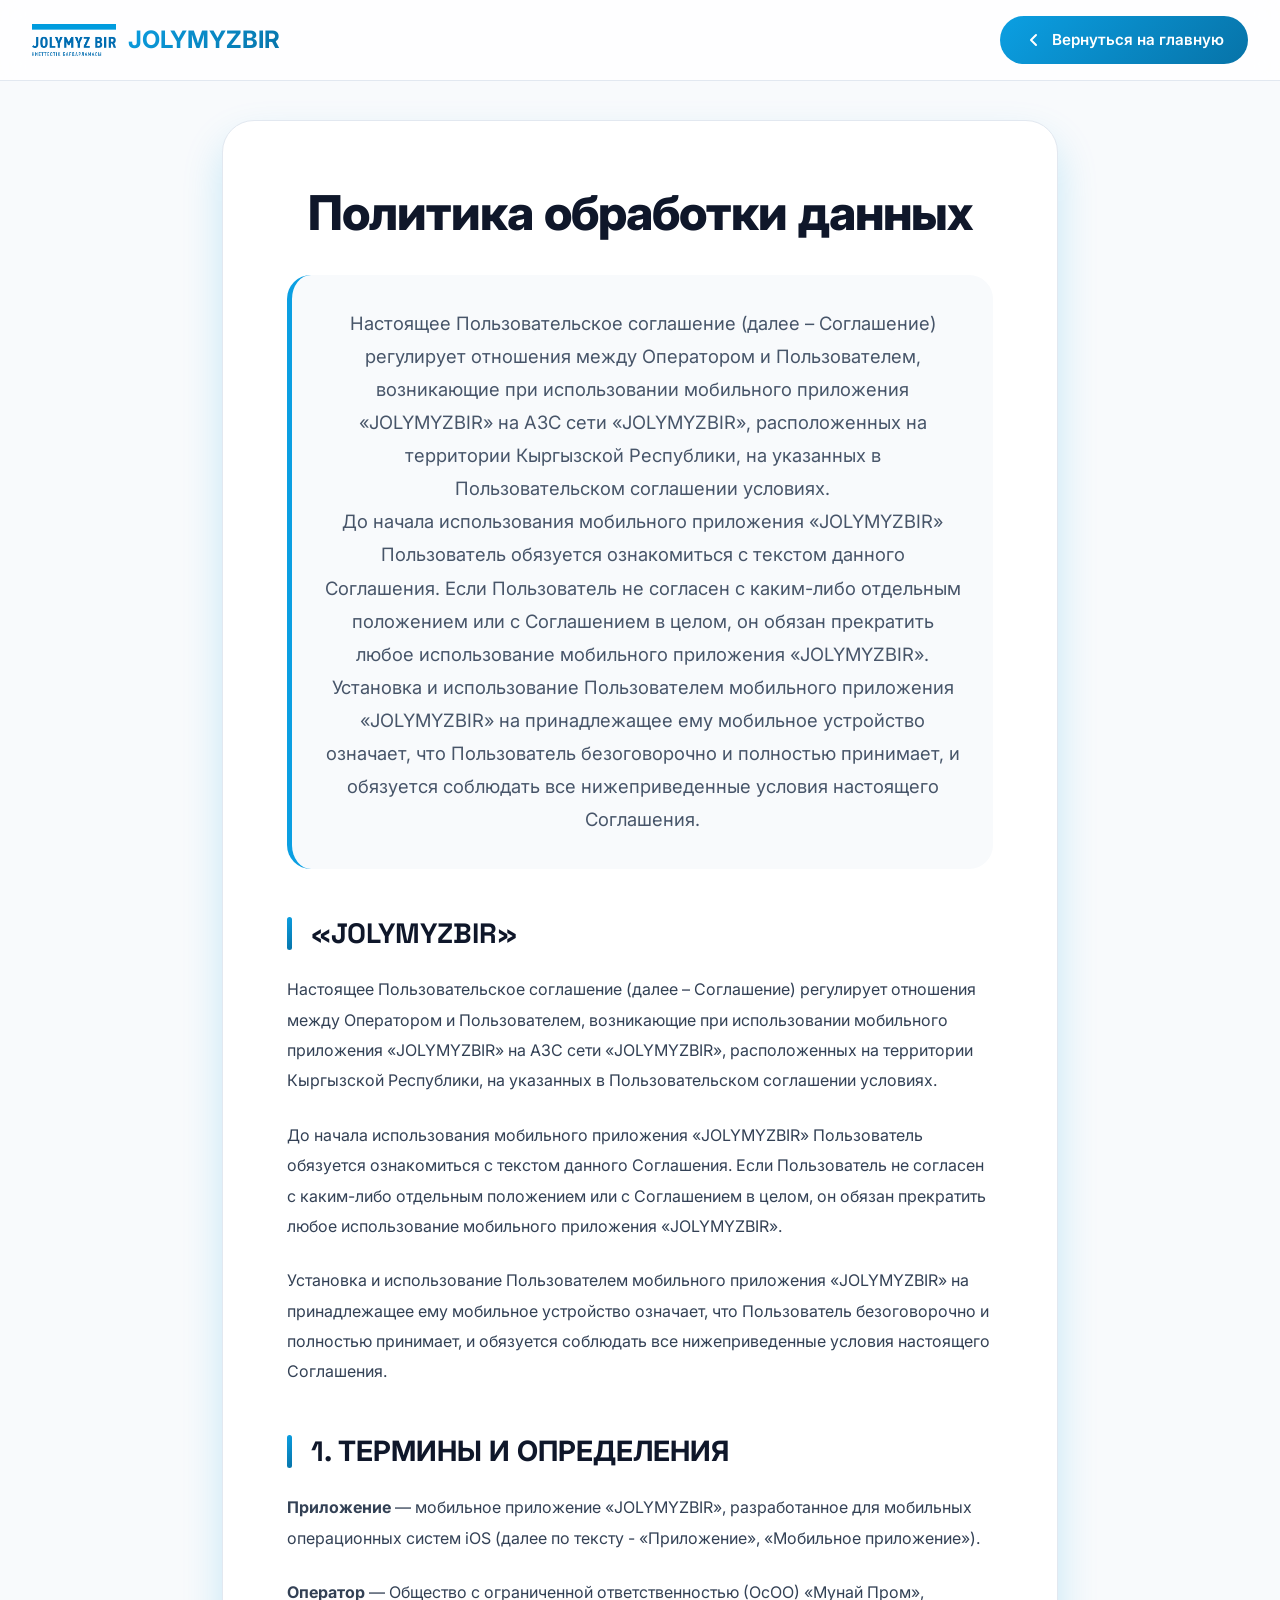
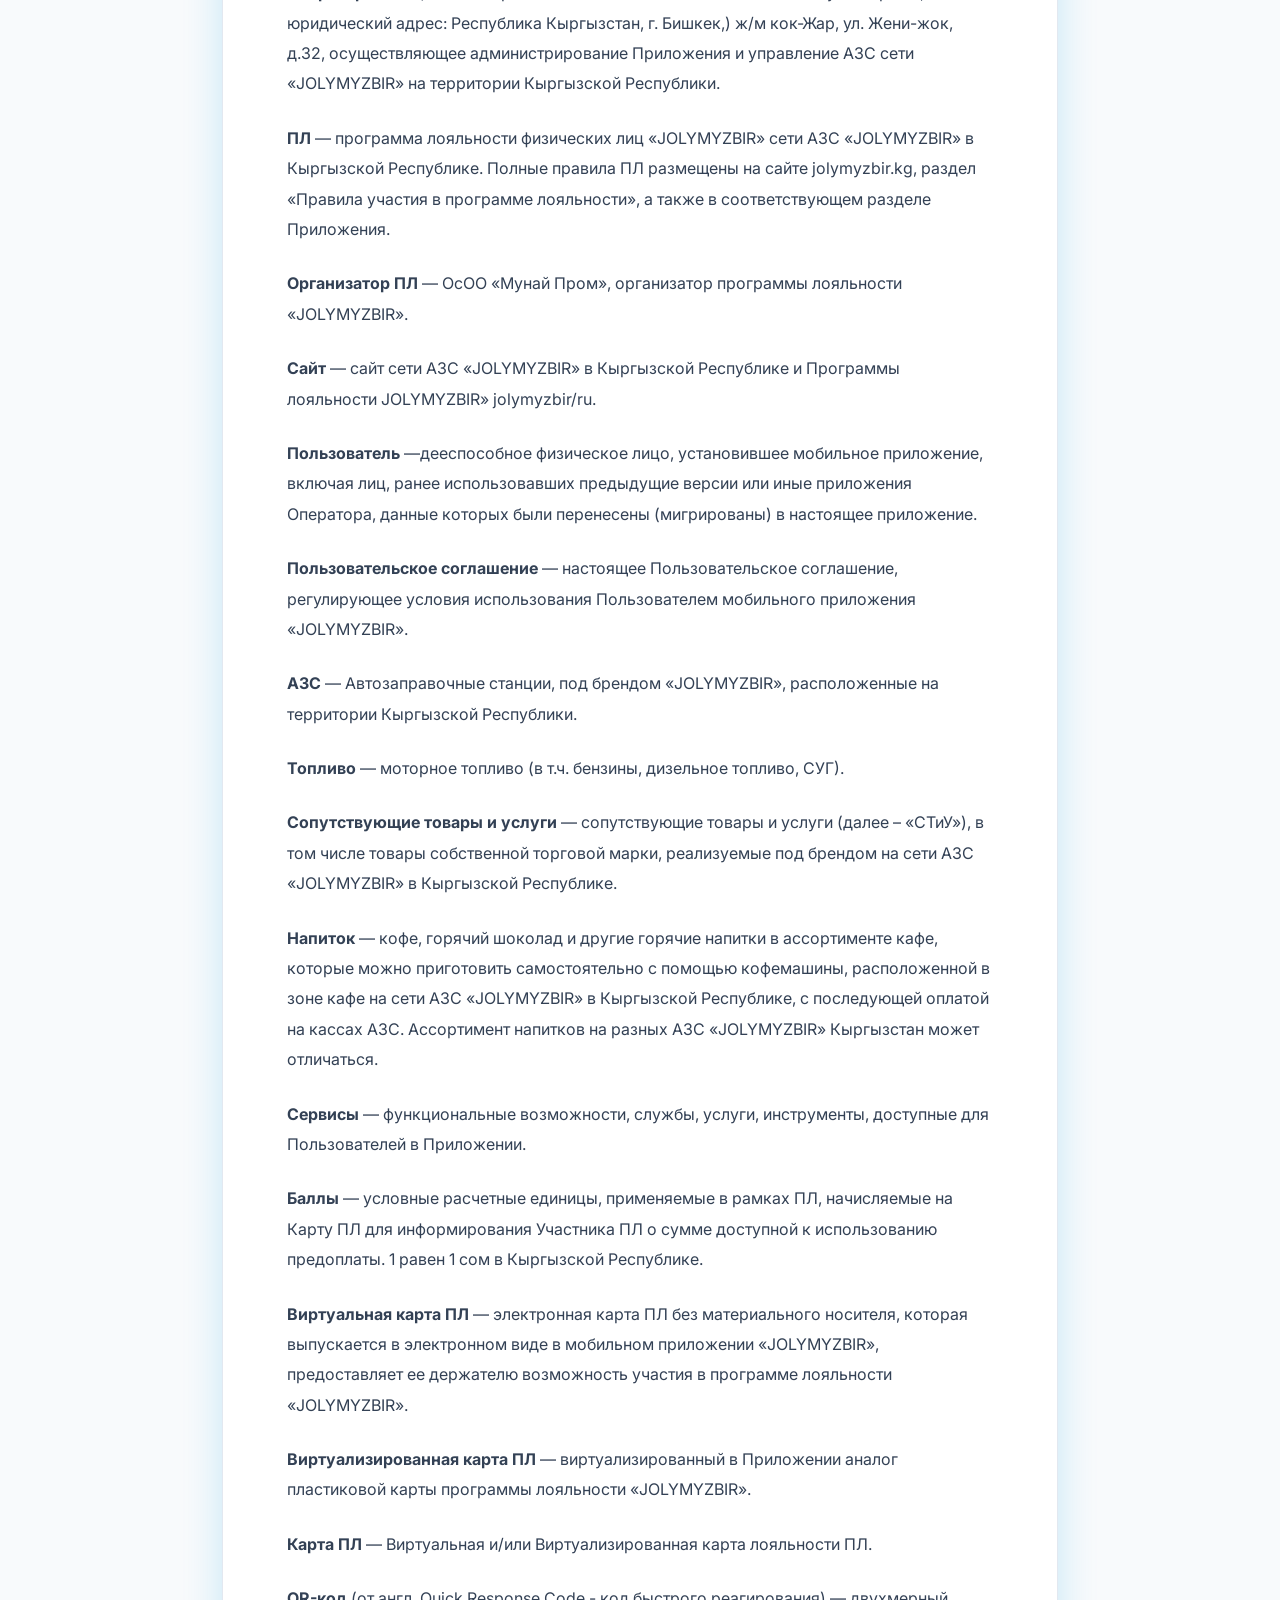
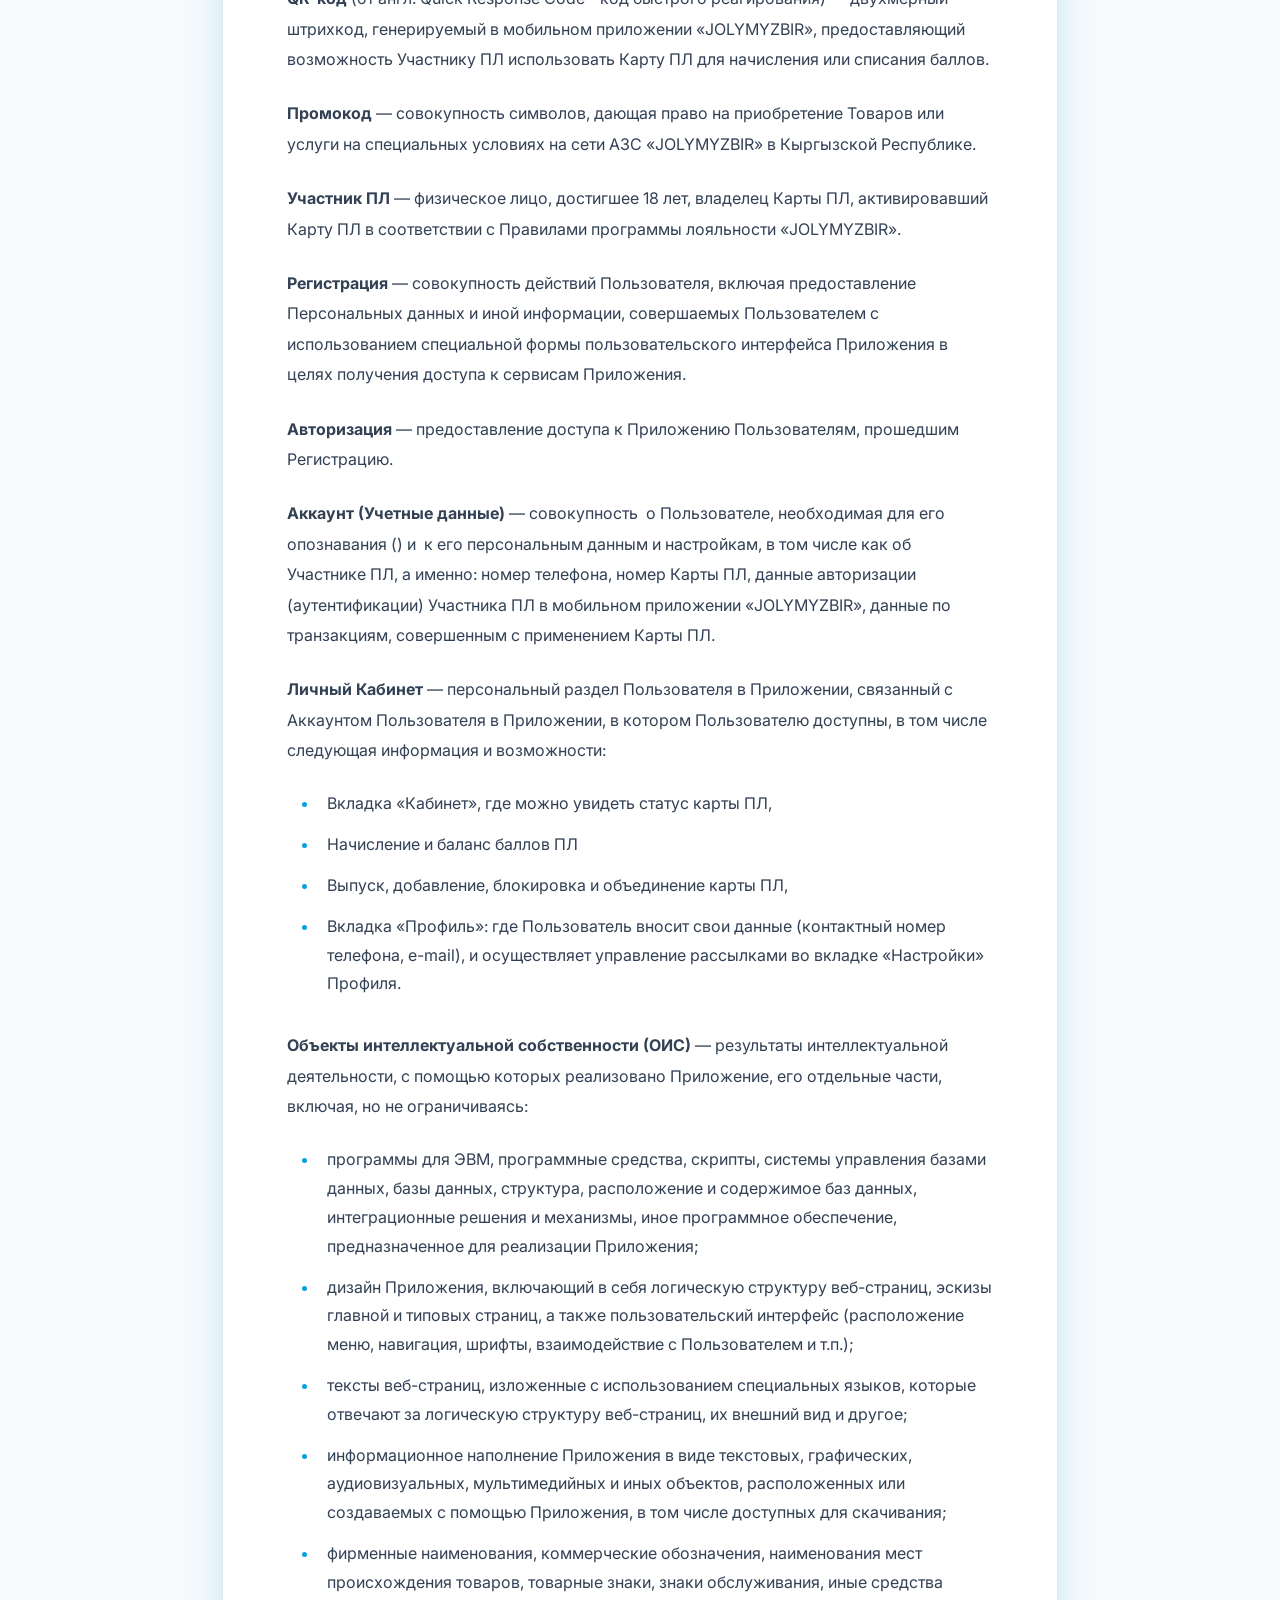
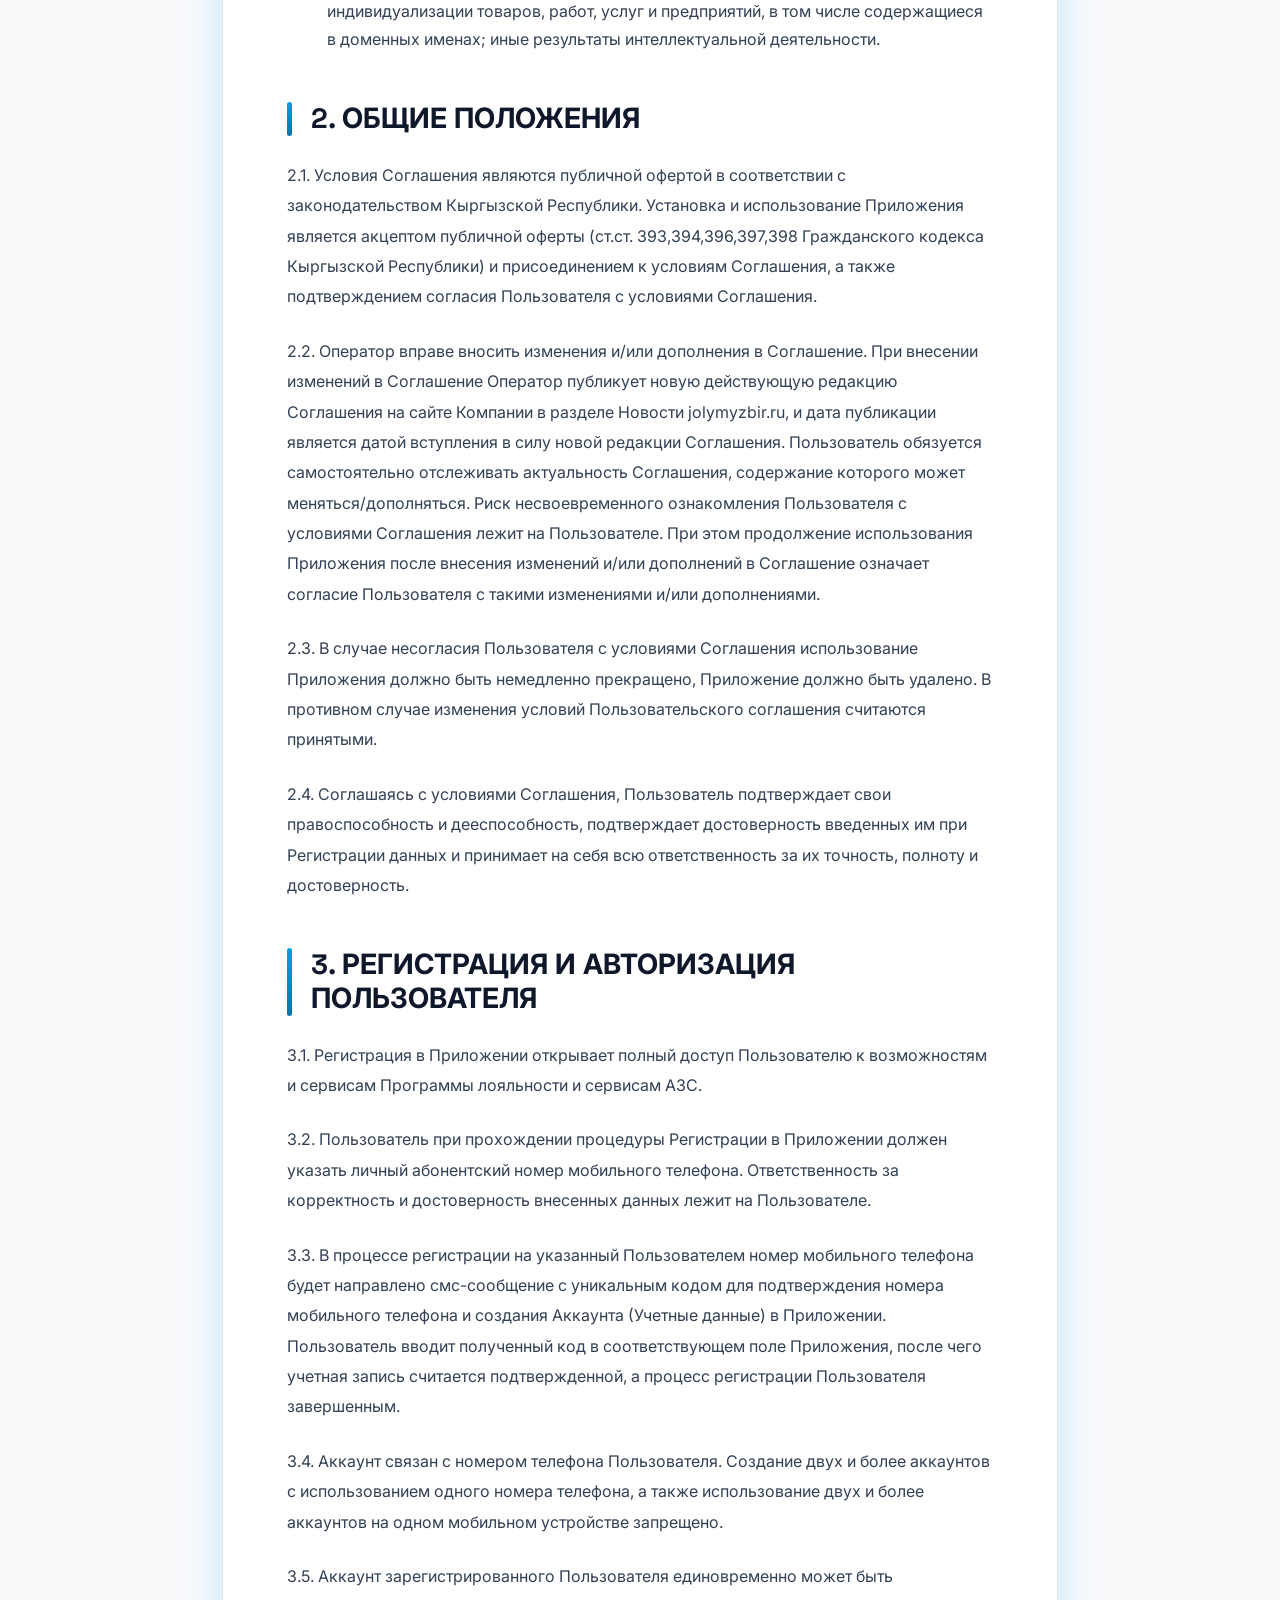
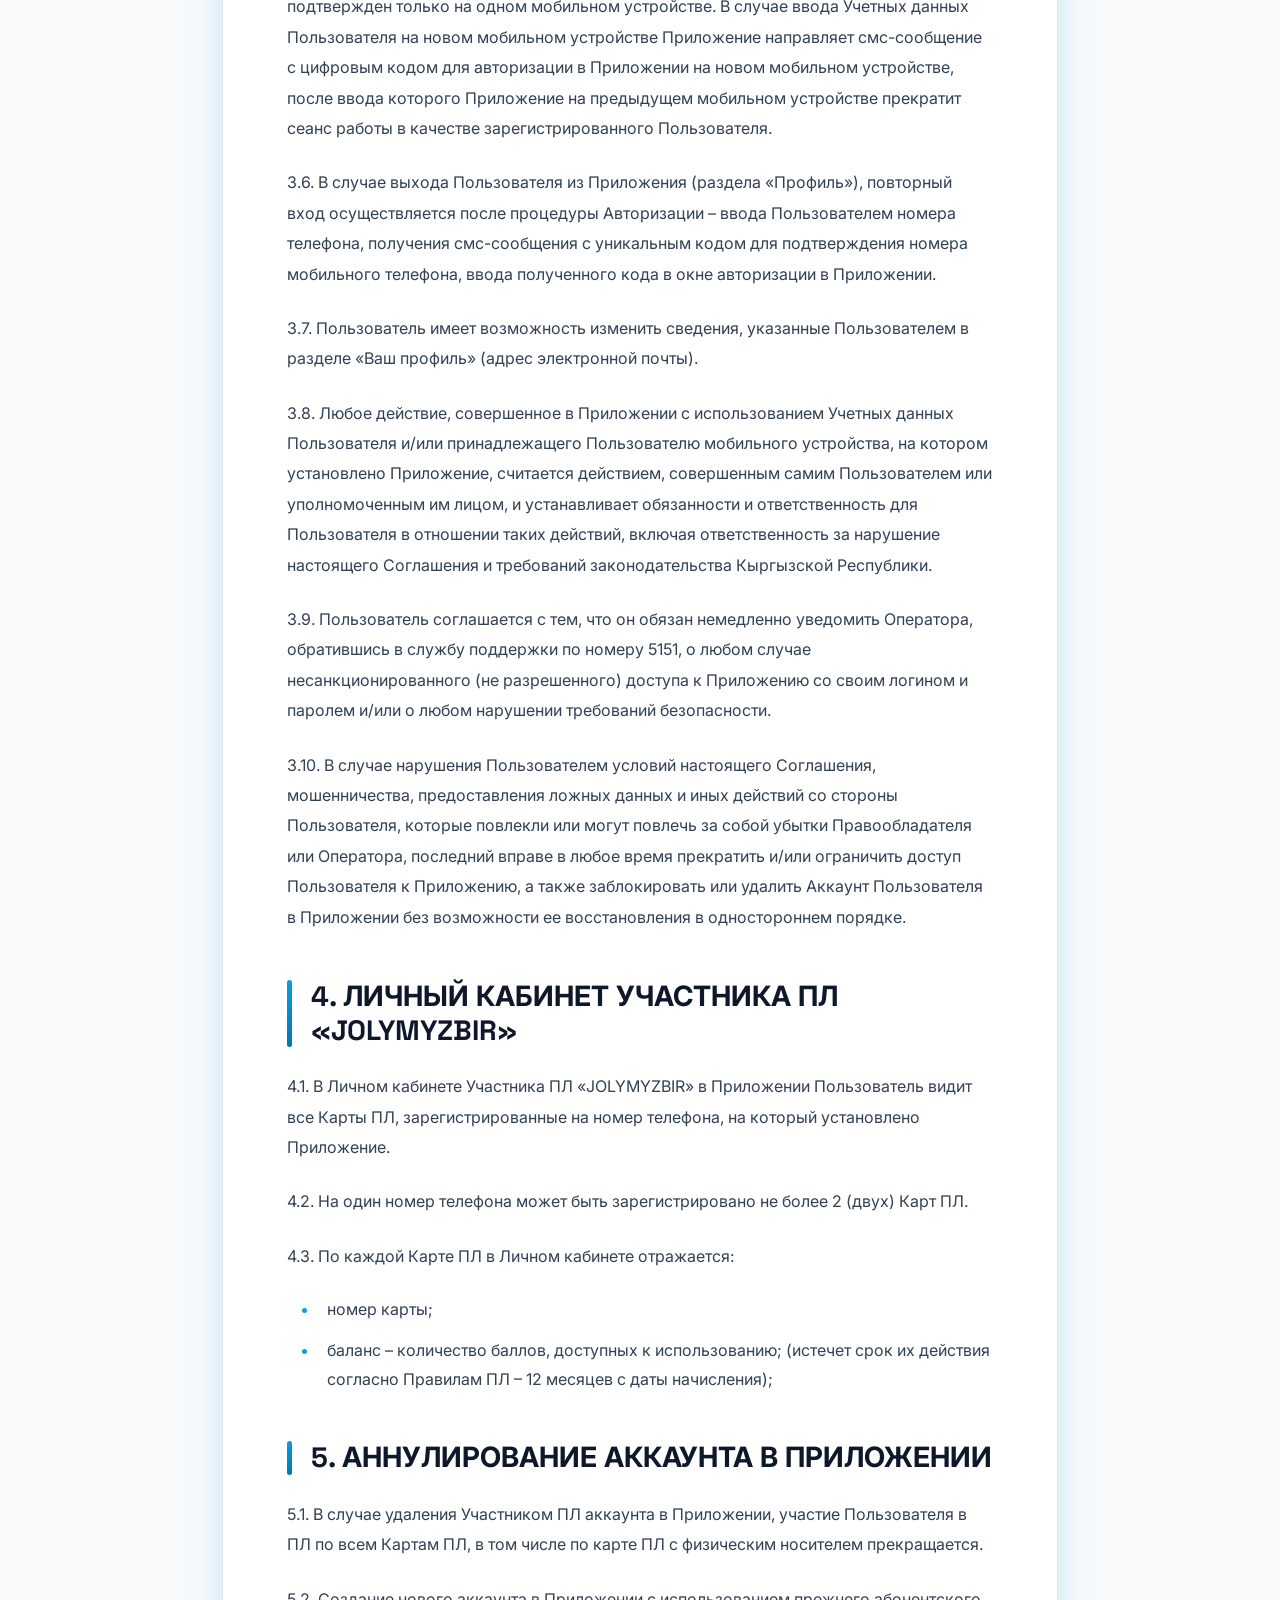
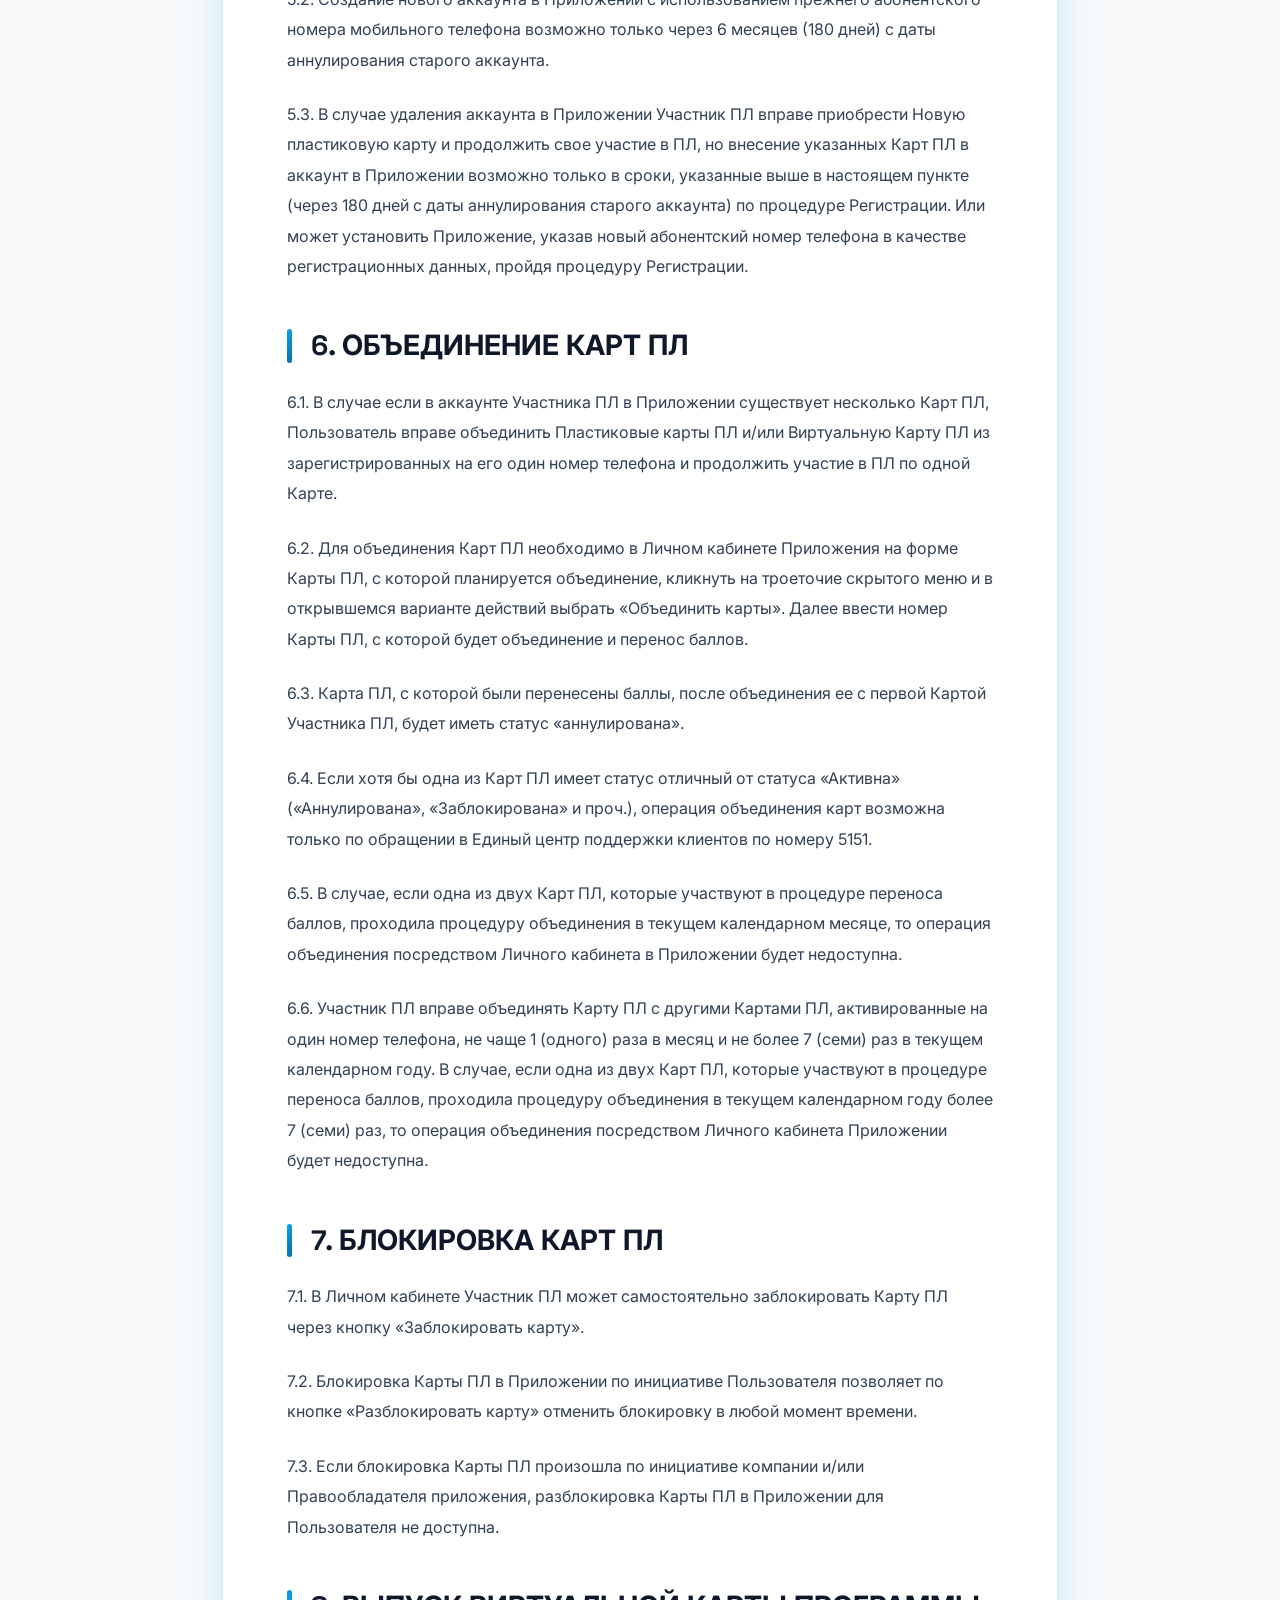
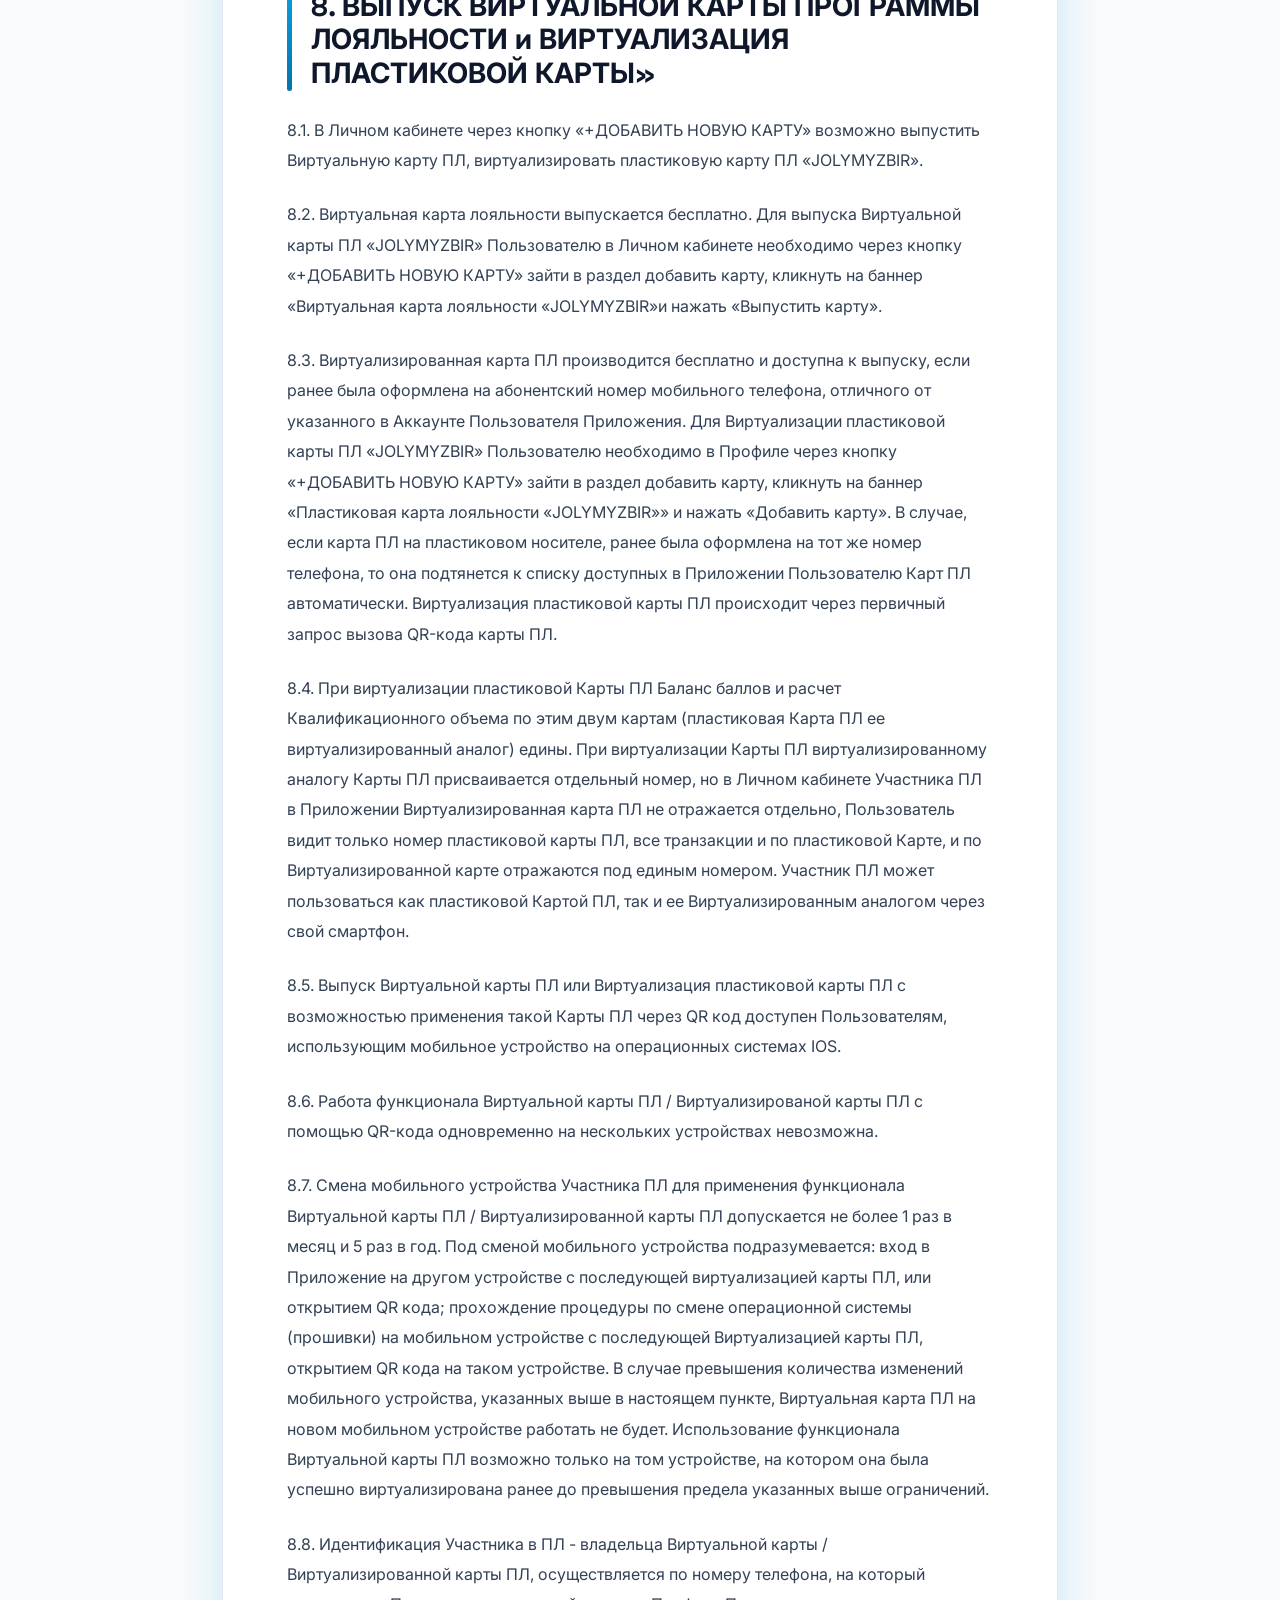
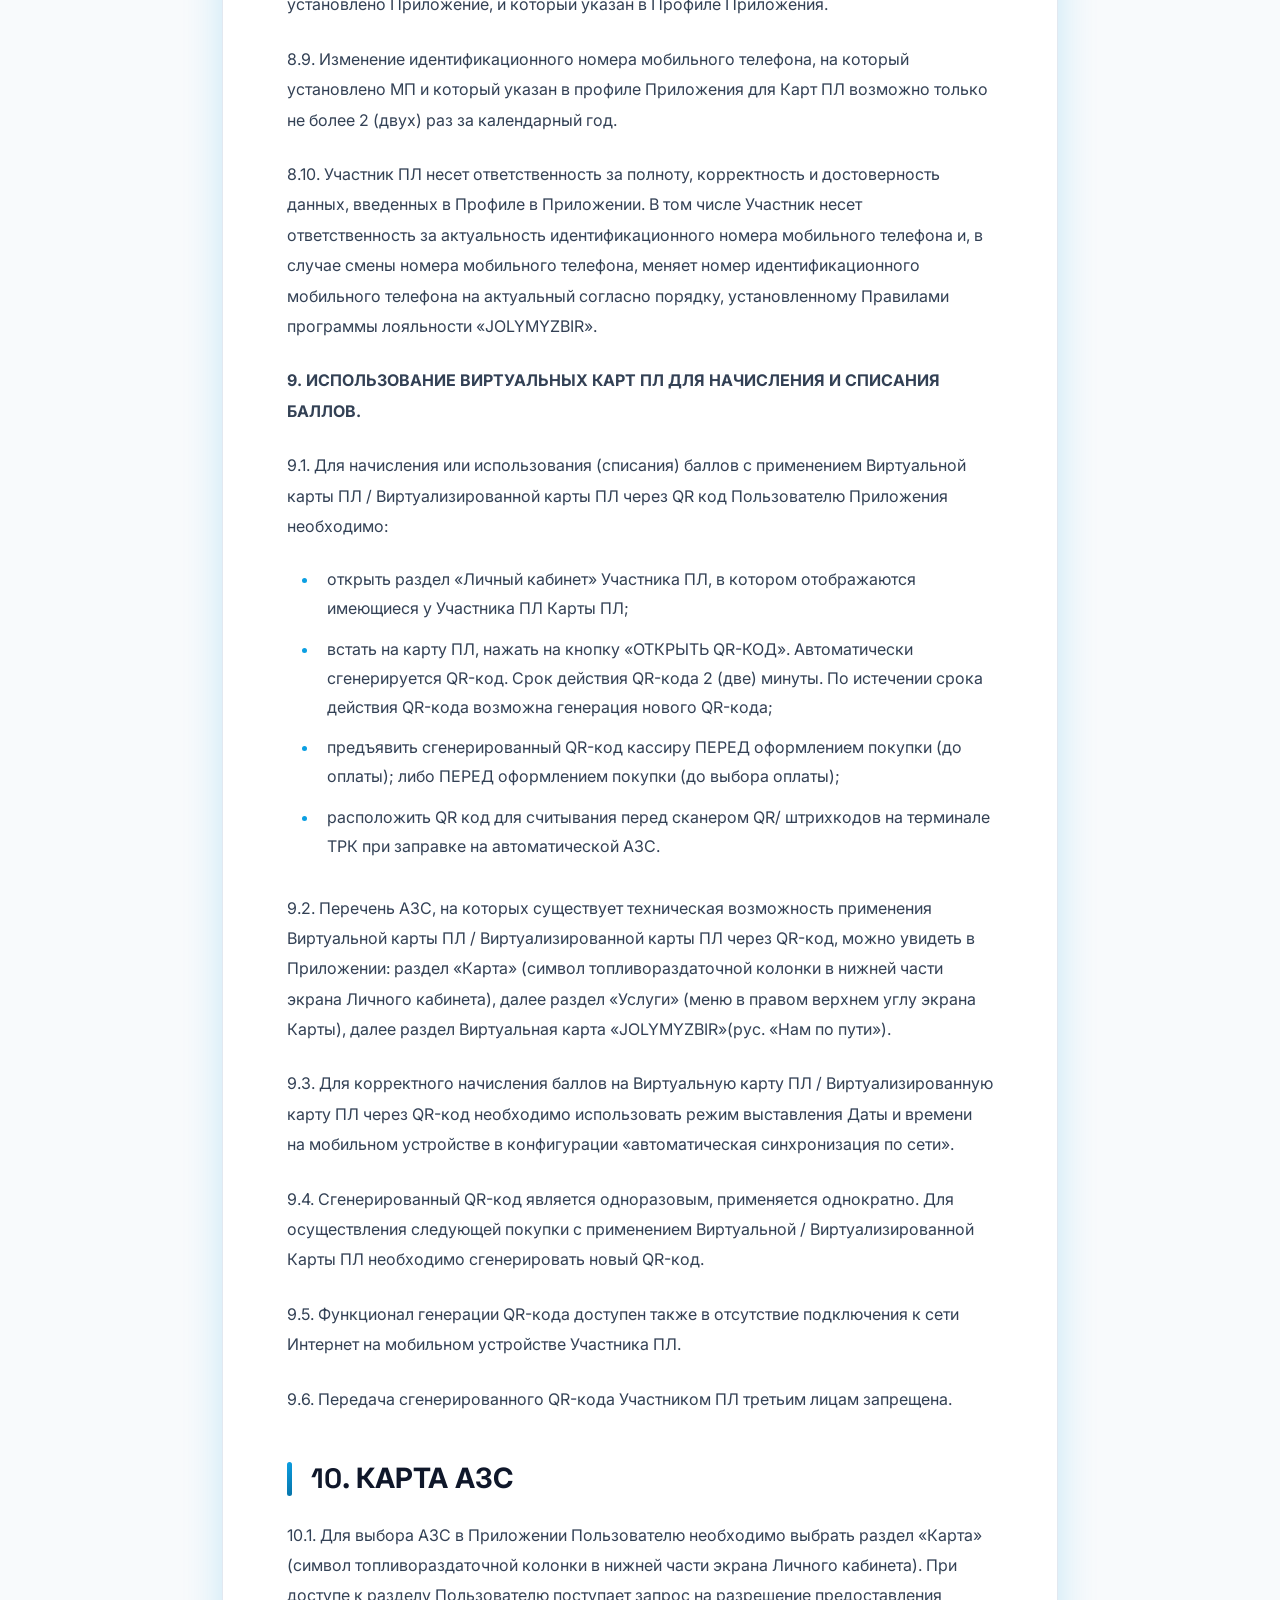
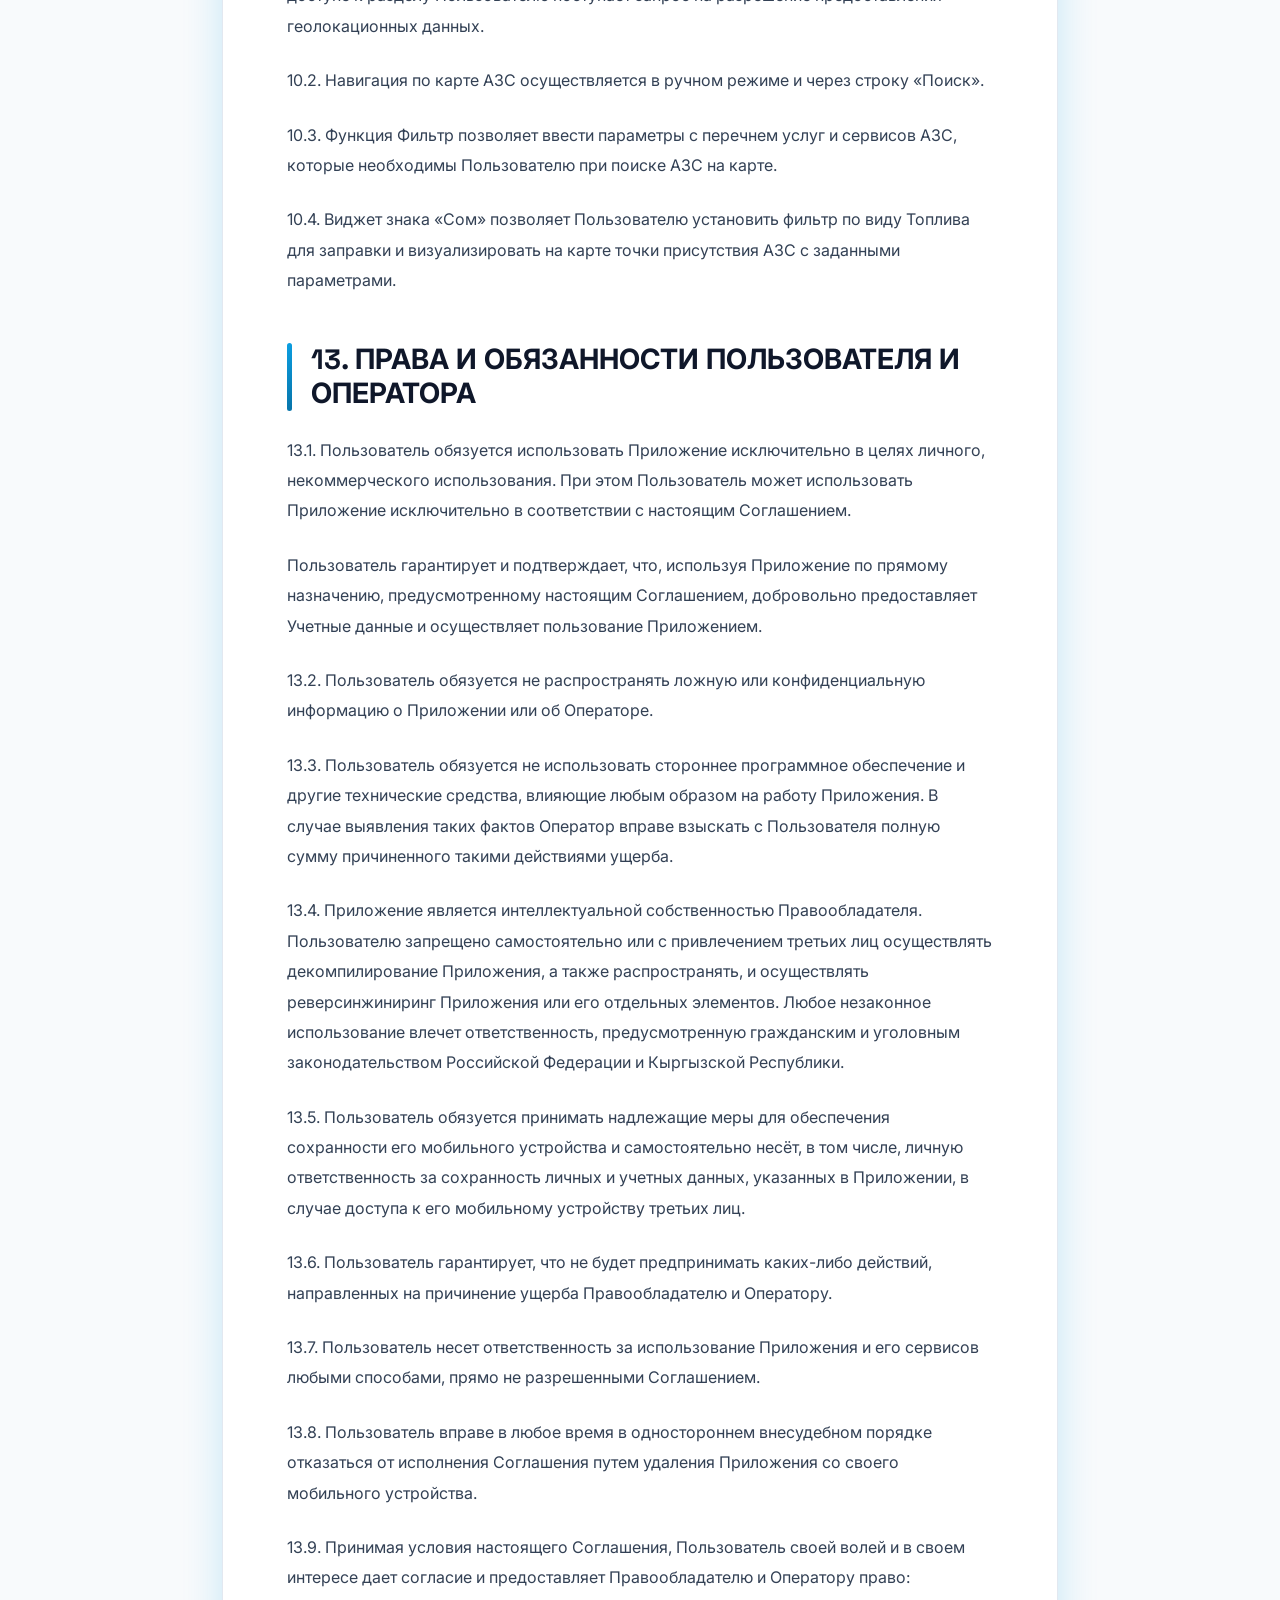
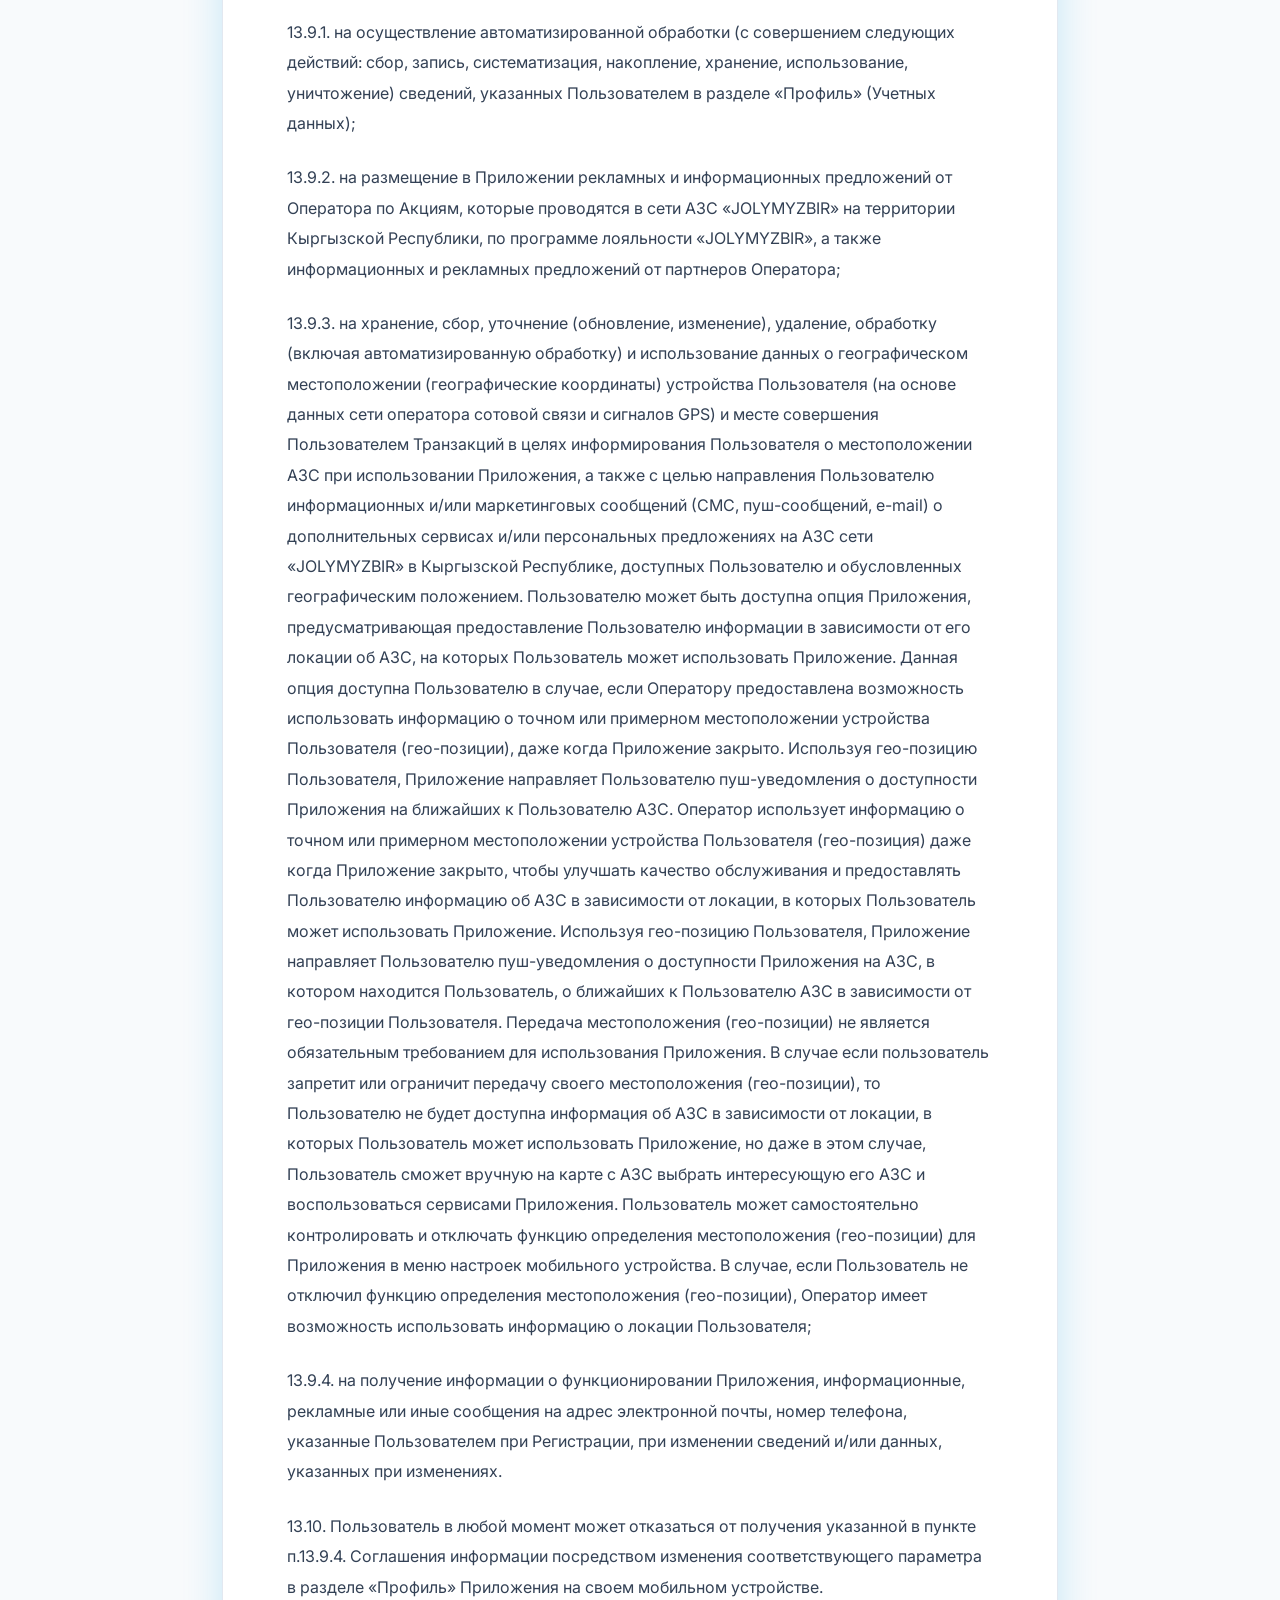
==== commit e16ad259: "Replaced text" ====
--- a/privacy.html
+++ b/privacy.html
@@ -1,19 +1,17 @@
 <!DOCTYPE html>
+
 <html lang="ru">
 <head>
-    <meta charset="UTF-8">
-    <meta name="viewport" content="width=device-width, initial-scale=1.0">
-    <meta name="description" content="Политика конфиденциальности JOLYMYZBIR - защита персональных данных пользователей">
-    <title>Политика конфиденциальности - JOLYMYZBIR</title>
-
+    <meta charset="utf-8"/>
+    <meta content="width=device-width, initial-scale=1.0" name="viewport"/>
+    <meta content="Политика конфиденциальности JOLYMYZBIR — обработка и защита персональных данных пользователей" name="description"/>
+    <title>Политика конфиденциальности — JOLYMYZBIR</title>
     <!-- Google Fonts -->
-    <link rel="preconnect" href="https://fonts.googleapis.com">
-    <link rel="preconnect" href="https://fonts.gstatic.com" crossorigin>
-    <link href="https://fonts.googleapis.com/css2?family=Inter:wght@400;500;600;700;800&family=Space+Grotesk:wght@600;700&display=swap" rel="stylesheet">
-
+    <link href="https://fonts.googleapis.com" rel="preconnect"/>
+    <link crossorigin="" href="https://fonts.gstatic.com" rel="preconnect"/>
+    <link href="https://fonts.googleapis.com/css2?family=Inter:wght@400;500;600;700;800&amp;family=Space+Grotesk:wght@600;700&amp;display=swap" rel="stylesheet"/>
     <!-- JOLYMYZBIR Styles -->
-    <link rel="stylesheet" href="style.css">
-
+    <link href="style.css" rel="stylesheet"/>
     <style>
         /* Дополнительные стили для страницы политики */
         .reading-progress {
@@ -192,433 +190,426 @@
 <body>
 <!-- Reading Progress -->
 <div class="reading-progress"></div>
-
 <!-- Навигация -->
-<nav id="navbar" class="navbar">
+<nav class="navbar" id="navbar">
     <div class="nav-container">
         <div class="logo">
-            <img src="./img/logo.png" alt="logo" />
+            <img alt="logo" src="./img/logo.png"/>
             <span class="logo-text">JOLYMYZBIR</span>
         </div>
-
-        <a href="index.html" class="back-button">
-            <svg width="20" height="20" viewBox="0 0 20 20" fill="none">
-                <path d="M12 5L7 10L12 15" stroke="currentColor" stroke-width="2" stroke-linecap="round" stroke-linejoin="round"/>
+        <a class="back-button" href="index.html">
+            <svg fill="none" height="20" viewbox="0 0 20 20" width="20">
+                <path d="M12 5L7 10L12 15" stroke="currentColor" stroke-linecap="round" stroke-linejoin="round" stroke-width="2"></path>
             </svg>
-            На главную
+            Вернуться на главную
         </a>
     </div>
 </nav>
-
 <!-- Main Content -->
 <main class="privacy-main">
     <div class="privacy-content">
-        <h1 class="privacy-title">Политика конфиденциальности</h1>
-
+        <h1 class="privacy-title">Политика обработки данных</h1>
         <div class="privacy-intro">
             <p>Настоящее Пользовательское соглашение (далее – Соглашение) регулирует отношения между Оператором и Пользователем, возникающие при использовании мобильного приложения «JOLYMYZBIR» на АЗС сети «JOLYMYZBIR», расположенных на территории Кыргызской Республики, на указанных в Пользовательском соглашении условиях. </p>
-            <p>Перед началом использования мобильного приложения «JOLYMYZBIR»<i> </i>Пользователь обязуется ознакомиться с текстом данного Соглашения. Если Пользователь не согласен с каким-либо отдельным положением или с Соглашением в целом, он обязан прекратить любое использование мобильного приложения «JOLYMYZBIR». </p>
+            <p>До начала использования мобильного приложения «JOLYMYZBIR»<i> </i>Пользователь обязуется ознакомиться с текстом данного Соглашения. Если Пользователь не согласен с каким-либо отдельным положением или с Соглашением в целом, он обязан прекратить любое использование мобильного приложения «JOLYMYZBIR». </p>
             <p>Установка и использование Пользователем мобильного приложения «JOLYMYZBIR» на принадлежащее ему мобильное устройство означает, что Пользователь безоговорочно и полностью принимает, и обязуется соблюдать все нижеприведенные условия настоящего Соглашения. </p>
         </div>
-
-        <div class="privacy-section">
-<h2>«JOLYMYZBIR»</h2>
-<p>Настоящее Пользовательское соглашение (далее – Соглашение) регулирует отношения между Оператором и Пользователем, возникающие при использовании мобильного приложения «JOLYMYZBIR» на АЗС сети «JOLYMYZBIR», расположенных на территории Кыргызской Республики, на указанных в Пользовательском соглашении условиях. </p>
-<p>Перед началом использования мобильного приложения «JOLYMYZBIR»<i> </i>Пользователь обязуется ознакомиться с текстом данного Соглашения. Если Пользователь не согласен с каким-либо отдельным положением или с Соглашением в целом, он обязан прекратить любое использование мобильного приложения «JOLYMYZBIR». </p>
-<p>Установка и использование Пользователем мобильного приложения «JOLYMYZBIR» на принадлежащее ему мобильное устройство означает, что Пользователь безоговорочно и полностью принимает, и обязуется соблюдать все нижеприведенные условия настоящего Соглашения. </p>
-</div>
-<div class="privacy-section">
-<h2>1. ТЕРМИНЫ И ОПРЕДЕЛЕНИЯ</h2>
-<p><b>Приложение</b> — мобильное приложение «JOLYMYZBIR», разработанное для мобильных операционных систем iOS (далее по тексту - «Приложение», «Мобильное приложение»). </p>
-<p><b>Оператор</b> — Общество с ограниченной ответственностью (ОсОО) «Мунай Пром», юридический адрес: Республика Кыргызстан, г. Бишкек,) ж/м кок-Жар, ул. Жени-жок, д.32, осуществляющее администрирование Приложения и управление АЗС сети «JOLYMYZBIR» на территории Кыргызской Республики. </p>
-<p><b>ПЛ</b> — программа лояльности физических лиц «JOLYMYZBIR» сети АЗС «JOLYMYZBIR» в Кыргызской Республике. Полные правила ПЛ размещены на сайте jolymyzbir.kg, раздел «Правила участия в программе лояльности», а также в соответствующем разделе Приложения. </p>
-<p><b>Организатор ПЛ</b> — ОсОО «Мунай Пром», организатор программы лояльности «JOLYMYZBIR». </p>
-<p><b>Сайт </b>— сайт сети АЗС «JOLYMYZBIR» в Кыргызской Республике и Программы лояльности JOLYMYZBIR» jolymyzbir/ru.</p>
-<p><b>Пользователь</b> —дееспособное физическое лицо, установившее мобильное приложение, включая лиц, ранее использовавших предыдущие версии или иные приложения Оператора, данные которых были перенесены (мигрированы) в настоящее приложение.  </p>
-<p><b>Пользовательское соглашение</b> — настоящее Пользовательское соглашение, регулирующее условия использования Пользователем мобильного приложения «JOLYMYZBIR». </p>
-<p><b>АЗС </b>— Автозаправочные станции, под брендом «JOLYMYZBIR», расположенные на территории Кыргызской Республики. </p>
-<p><b>Топливо</b> — моторное топливо (в т.ч. бензины, дизельное топливо, СУГ). </p>
-<p><b>Сопутствующие товары и услуги</b> — сопутствующие товары и услуги (далее – «СТиУ»), в том числе товары собственной торговой марки, реализуемые под брендом на сети АЗС «JOLYMYZBIR» в Кыргызской Республике.</p>
-<p><b>Напиток</b> — кофе, горячий шоколад и другие горячие напитки в ассортименте кафе, которые можно приготовить самостоятельно с помощью кофемашины, расположенной в зоне кафе на сети АЗС «JOLYMYZBIR» в Кыргызской Республике, с последующей оплатой на кассах АЗС. Ассортимент напитков на разных АЗС «JOLYMYZBIR» Кыргызстан может отличаться.  </p>
-<p><b>Сервисы</b> — функциональные возможности, службы, услуги, инструменты, доступные для Пользователей в Приложении. </p>
-<p><b>Баллы</b> — условные расчетные единицы, применяемые в рамках ПЛ, начисляемые на Карту ПЛ для информирования Участника ПЛ о сумме доступной к использованию предоплаты. 1 равен 1 сом в Кыргызской Республике. </p>
-<p><b>Виртуальная карта ПЛ </b>— электронная карта ПЛ без материального носителя, которая выпускается в электронном виде в мобильном приложении «JOLYMYZBIR», предоставляет ее держателю возможность участия в программе лояльности «JOLYMYZBIR». </p>
-<p><b>Виртуализированная карта ПЛ </b>— виртуализированный в Приложении аналог пластиковой карты программы лояльности «JOLYMYZBIR». </p>
-<p><b>Карта</b> <b>ПЛ </b>— Виртуальная и/или Виртуализированная карта лояльности ПЛ. </p>
-<p><b>QR-код</b> (от англ. Quick Response Code - код быстрого реагирования) — двухмерный штрихкод, генерируемый в мобильном приложении «JOLYMYZBIR», предоставляющий возможность Участнику ПЛ использовать Карту ПЛ для начисления или списания баллов. </p>
-<p><b>Промокод </b>— совокупность символов, дающая право на приобретение Товаров или услуги на специальных условиях на сети АЗС «JOLYMYZBIR» в Кыргызской Республике. </p>
-<p><b>Участник ПЛ</b> — физическое лицо, достигшее 18 лет, владелец Карты ПЛ, активировавший Карту ПЛ в соответствии с Правилами программы лояльности «JOLYMYZBIR». </p>
-<p><b>Регистрация</b> — совокупность действий Пользователя, включая предоставление Персональных данных и иной информации, совершаемых Пользователем с использованием специальной формы пользовательского интерфейса Приложения в целях получения доступа к сервисам Приложения. </p>
-<p><b>Авторизация</b> — предоставление доступа к Приложению Пользователям, прошедшим Регистрацию. </p>
-<p><b>Аккаунт (Учетные данные) </b>— совокупность  о Пользователе, необходимая для его опознавания () и  к его персональным данным и настройкам, в том числе как об  Участнике ПЛ, а именно: номер телефона, номер Карты ПЛ, данные авторизации (аутентификации) Участника ПЛ в мобильном приложении «JOLYMYZBIR», данные по транзакциям, совершенным с применением Карты ПЛ. </p>
-<p><b>Личный Кабинет</b> — персональный раздел Пользователя в Приложении, связанный с Аккаунтом Пользователя в Приложении, в котором Пользователю доступны, в том числе следующая информация и возможности:</p>
-<ul>
-<li>Вкладка «Кабинет», где можно увидеть статус карты ПЛ,</li>
-<li>Начисление и баланс баллов ПЛ</li>
-<li>Выпуск, добавление, блокировка и объединение карты ПЛ,</li>
-<li>Вкладка «Профиль»: где Пользователь вносит свои данные (контактный номер телефона, e-mail), и осуществляет управление рассылками во вкладке «Настройки» Профиля.</li>
-</ul>
-<p><b>Объекты интеллектуальной собственности (ОИС)</b> — результаты интеллектуальной деятельности, с помощью которых реализовано Приложение, его отдельные части, включая, но не ограничиваясь: </p>
-<ul>
-<li>программы для ЭВМ, программные средства, скрипты, системы управления базами данных, базы данных, структура, расположение и содержимое баз данных, интеграционные решения и механизмы, иное программное обеспечение, предназначенное для реализации Приложения;</li>
-<li>дизайн Приложения, включающий в себя логическую структуру веб-страниц, эскизы главной и типовых страниц, а также пользовательский интерфейс (расположение меню, навигация, шрифты, взаимодействие с Пользователем и т.п.);</li>
-<li>тексты веб-страниц, изложенные с использованием специальных языков, которые отвечают за логическую структуру веб-страниц, их внешний вид и другое;</li>
-<li>информационное наполнение Приложения в виде текстовых, графических, аудиовизуальных, мультимедийных и иных объектов, расположенных или создаваемых с помощью Приложения, в том числе доступных для скачивания;</li>
-<li>фирменные наименования, коммерческие обозначения, наименования мест происхождения товаров, товарные знаки, знаки обслуживания, иные средства индивидуализации товаров, работ, услуг и предприятий, в том числе содержащиеся в доменных именах; иные результаты интеллектуальной деятельности.</li>
-</ul>
-</div>
-<div class="privacy-section">
-<h2>2. ОБЩИЕ ПОЛОЖЕНИЯ</h2>
-<p>2.1. Условия Соглашения являются публичной офертой в соответствии с законодательством Кыргызской Республики. Установка и использование Приложения является акцептом публичной оферты (ст.ст. 393,394,396,397,398 Гражданского кодекса Кыргызской Республики) и присоединением к условиям Соглашения, а также подтверждением согласия Пользователя с условиями Соглашения. </p>
-<p>2.2. Оператор вправе вносить изменения и/или дополнения в Соглашение. При внесении изменений в Соглашение Оператор публикует новую действующую редакцию Соглашения на сайте Компании в разделе Новости jolymyzbir.ru, и дата публикации является датой вступления в силу новой редакции Соглашения. Пользователь обязуется самостоятельно отслеживать актуальность Соглашения, содержание которого может меняться/дополняться. Риск несвоевременного ознакомления Пользователя с условиями Соглашения лежит на Пользователе. При этом продолжение использования Приложения после внесения изменений и/или дополнений в Соглашение означает согласие Пользователя с такими изменениями и/или дополнениями. </p>
-<p>2.3. В случае несогласия Пользователя с условиями Соглашения использование Приложения должно быть немедленно прекращено, Приложение должно быть удалено. В противном случае изменения условий Пользовательского соглашения считаются принятыми. </p>
-<p>2.4. Соглашаясь с условиями Соглашения, Пользователь подтверждает свои правоспособность и дееспособность, подтверждает достоверность введенных им при Регистрации данных и принимает на себя всю ответственность за их точность, полноту и достоверность. </p>
-</div>
-<div class="privacy-section">
-<h2>3. РЕГИСТРАЦИЯ И АВТОРИЗАЦИЯ ПОЛЬЗОВАТЕЛЯ</h2>
-<p>3.1. Регистрация в Приложении открывает полный доступ Пользователю к возможностям и сервисам Программы лояльности и сервисам АЗС.</p>
-<p>3.2. Пользователь при прохождении процедуры Регистрации в Приложении должен указать личный абонентский номер мобильного телефона. Ответственность за корректность и достоверность внесенных данных лежит на Пользователе.</p>
-<p>3.3. В процессе регистрации на указанный Пользователем номер мобильного телефона будет направлено смс-сообщение с уникальным кодом для подтверждения номера мобильного телефона и создания Аккаунта (Учетные данные) в Приложении. Пользователь вводит полученный код в соответствующем поле Приложения, после чего учетная запись считается подтвержденной, а процесс регистрации Пользователя завершенным. </p>
-<p>3.4. Аккаунт связан с номером телефона Пользователя. Создание двух и более аккаунтов с использованием одного номера телефона, а также использование двух и более аккаунтов на одном мобильном устройстве запрещено. </p>
-<p>3.5. Аккаунт зарегистрированного Пользователя единовременно может быть подтвержден только на одном мобильном устройстве. В случае ввода Учетных данных Пользователя на новом мобильном устройстве Приложение направляет смс-сообщение с цифровым кодом для авторизации в Приложении на новом мобильном устройстве, после ввода которого Приложение на предыдущем мобильном устройстве прекратит сеанс работы в качестве зарегистрированного Пользователя. </p>
-<p>3.6. В случае выхода Пользователя из Приложения (раздела «Профиль»), повторный вход осуществляется после процедуры Авторизации – ввода Пользователем номера телефона, получения смс-сообщения с уникальным кодом для подтверждения номера мобильного телефона, ввода полученного кода в окне авторизации в Приложении.</p>
-<p>3.7. Пользователь имеет возможность изменить сведения, указанные Пользователем в разделе «Ваш профиль» (адрес электронной почты). </p>
-<p>3.8. Любое действие, совершенное в Приложении с использованием Учетных данных Пользователя и/или принадлежащего Пользователю мобильного устройства, на котором установлено Приложение, считается действием, совершенным самим Пользователем или уполномоченным им лицом, и устанавливает обязанности и ответственность для Пользователя в отношении таких действий, включая ответственность за нарушение настоящего Соглашения и требований законодательства Кыргызской Республики. </p>
-<p>3.9. Пользователь соглашается с тем, что он обязан немедленно уведомить Оператора, обратившись в службу поддержки по номеру 5151, о любом случае несанкционированного (не разрешенного) доступа к Приложению со своим логином и паролем и/или о любом нарушении требований безопасности. </p>
-<p>3.10. В случае нарушения Пользователем условий настоящего Соглашения, мошенничества, предоставления ложных данных и иных действий со стороны Пользователя, которые повлекли или могут повлечь за собой убытки Правообладателя или Оператора, последний вправе в любое время прекратить и/или ограничить доступ Пользователя к Приложению, а также заблокировать или удалить Аккаунт Пользователя в Приложении без возможности ее восстановления в одностороннем порядке. </p>
-</div>
-<div class="privacy-section">
-<h2>4. ЛИЧНЫЙ КАБИНЕТ УЧАСТНИКА ПЛ «JOLYMYZBIR»</h2>
-<p>4.1. В Личном кабинете Участника ПЛ «JOLYMYZBIR» в Приложении Пользователь видит все Карты ПЛ, зарегистрированные на номер телефона, на который установлено Приложение. </p>
-<p>4.2. На один номер телефона может быть зарегистрировано не более 2 (двух) Карт ПЛ. </p>
-<p>4.3. По каждой Карте ПЛ в Личном кабинете отражается:</p>
-<ul>
-<li>номер карты;</li>
-<li>баланс – количество баллов, доступных к использованию; (истечет срок их действия согласно Правилам ПЛ – 12 месяцев с даты начисления);</li>
-</ul>
-</div>
-<div class="privacy-section">
-<h2>5. АННУЛИРОВАНИЕ АККАУНТА В ПРИЛОЖЕНИИ</h2>
-<p>5.1. В случае удаления Участником ПЛ аккаунта в Приложении, участие Пользователя в ПЛ по всем Картам ПЛ, в том числе по карте ПЛ с физическим носителем прекращается. </p>
-<p>5.2. Создание нового аккаунта в Приложении с использованием прежнего абонентского номера мобильного телефона возможно только через 6 месяцев (180 дней) с даты аннулирования старого аккаунта. </p>
-<p>5.3. В случае удаления аккаунта в Приложении Участник ПЛ вправе приобрести Новую пластиковую карту и продолжить свое участие в ПЛ, но внесение указанных Карт ПЛ в аккаунт в Приложении возможно только в сроки, указанные выше в настоящем пункте (через 180 дней с даты аннулирования старого аккаунта) по процедуре Регистрации. Или может установить Приложение, указав новый абонентский номер телефона в качестве регистрационных данных, пройдя процедуру Регистрации.</p>
-</div>
-<div class="privacy-section">
-<h2>6. ОБЪЕДИНЕНИЕ КАРТ ПЛ</h2>
-<p>6.1. В случае если в аккаунте Участника ПЛ в Приложении существует несколько Карт ПЛ, Пользователь вправе объединить Пластиковые карты ПЛ и/или Виртуальную Карту ПЛ из зарегистрированных на его один номер телефона и продолжить участие в ПЛ по одной Карте.</p>
-<p>6.2.   Для объединения Карт ПЛ необходимо в Личном кабинете Приложения на форме Карты ПЛ, с которой планируется объединение, кликнуть на троеточие скрытого меню и в открывшемся варианте действий выбрать «Объединить карты». Далее ввести номер Карты ПЛ, с которой будет объединение и перенос баллов. </p>
-<p>6.3. Карта ПЛ, с которой были перенесены баллы, после объединения ее с первой Картой Участника ПЛ, будет иметь статус «аннулирована». </p>
-<p>6.4. Если хотя бы одна из Карт ПЛ имеет статус отличный от статуса «Активна» («Аннулирована», «Заблокирована» и проч.), операция объединения карт возможна только по обращении в Единый центр поддержки клиентов по номеру 5151.</p>
-<p>6.5. В случае, если одна из двух Карт ПЛ, которые участвуют в процедуре переноса баллов, проходила процедуру объединения в текущем календарном месяце, то операция объединения посредством Личного кабинета в Приложении будет недоступна.</p>
-<p>6.6. Участник ПЛ вправе объединять Карту ПЛ с другими Картами ПЛ, активированные на один номер телефона, не чаще 1 (одного) раза в месяц и не более 7 (семи) раз в текущем календарном году. В случае, если одна из двух Карт ПЛ, которые участвуют в процедуре переноса баллов, проходила процедуру объединения в текущем календарном году более 7 (семи) раз, то операция объединения посредством Личного кабинета Приложении будет недоступна.</p>
-</div>
-<div class="privacy-section">
-<h2>7. БЛОКИРОВКА КАРТ ПЛ</h2>
-<p>7.1. В Личном кабинете Участник ПЛ может самостоятельно заблокировать Карту ПЛ через кнопку «Заблокировать карту».  </p>
-<p>7.2. Блокировка Карты ПЛ в Приложении по инициативе Пользователя позволяет по кнопке «Разблокировать карту» отменить блокировку в любой момент времени. </p>
-<p>7.3. Если блокировка Карты ПЛ произошла по инициативе компании и/или Правообладателя приложения, разблокировка Карты ПЛ в Приложении для Пользователя не доступна.</p>
-</div>
-<div class="privacy-section">
-<h2>8. ВЫПУСК ВИРТУАЛЬНОЙ КАРТЫ ПРОГРАММЫ ЛОЯЛЬНОСТИ и ВИРТУАЛИЗАЦИЯ ПЛАСТИКОВОЙ КАРТЫ»</h2>
-<p>8.1. В Личном кабинете через кнопку «+ДОБАВИТЬ НОВУЮ КАРТУ» возможно выпустить Виртуальную карту ПЛ, виртуализировать пластиковую карту ПЛ «JOLYMYZBIR».</p>
-<p>8.2. Виртуальная карта лояльности выпускается бесплатно. Для выпуска Виртуальной карты ПЛ «JOLYMYZBIR» Пользователю в Личном кабинете необходимо через кнопку «+ДОБАВИТЬ НОВУЮ КАРТУ» зайти в раздел добавить карту, кликнуть на баннер «Виртуальная карта лояльности «JOLYMYZBIR»и нажать «Выпустить карту». </p>
-<p>8.3. Виртуализированная карта ПЛ производится бесплатно и доступна к выпуску, если ранее была оформлена на абонентский номер мобильного телефона, отличного от указанного в Аккаунте Пользователя Приложения. Для Виртуализации пластиковой карты ПЛ «JOLYMYZBIR» Пользователю необходимо в Профиле через кнопку «+ДОБАВИТЬ НОВУЮ КАРТУ» зайти в раздел добавить карту, кликнуть на баннер «Пластиковая карта лояльности «JOLYMYZBIR»» и нажать «Добавить карту». В случае, если карта ПЛ на пластиковом носителе, ранее была оформлена на тот же номер телефона, то она подтянется к списку доступных в Приложении Пользователю Карт ПЛ автоматически. Виртуализация пластиковой карты ПЛ происходит через первичный запрос вызова QR-кода карты ПЛ.</p>
-<p>8.4. При виртуализации пластиковой Карты ПЛ Баланс баллов и расчет Квалификационного объема по этим двум картам (пластиковая Карта ПЛ ее виртуализированный аналог) едины. При виртуализации Карты ПЛ виртуализированному аналогу Карты ПЛ присваивается отдельный номер, но в Личном кабинете Участника ПЛ в Приложении Виртуализированная карта ПЛ не отражается отдельно, Пользователь видит только номер пластиковой карты ПЛ, все транзакции и по пластиковой Карте, и по Виртуализированной карте отражаются под единым номером. Участник ПЛ может пользоваться как пластиковой Картой ПЛ, так и ее Виртуализированным аналогом через свой смартфон. </p>
-<p>8.5. Выпуск Виртуальной карты ПЛ или Виртуализация пластиковой карты ПЛ с возможностью применения такой Карты ПЛ через QR код доступен Пользователям, использующим мобильное устройство на операционных системах IOS.</p>
-<p>8.6. Работа функционала Виртуальной карты ПЛ / Виртуализированой карты ПЛ с помощью QR-кода одновременно на нескольких устройствах невозможна.</p>
-<p>8.7. Смена мобильного устройства Участника ПЛ для применения функционала Виртуальной карты ПЛ / Виртуализированной карты ПЛ допускается не более 1 раз в месяц и 5 раз в год. Под сменой мобильного устройства подразумевается: вход в Приложение на другом устройстве с последующей виртуализацией карты ПЛ, или открытием QR кода; прохождение процедуры по смене операционной системы (прошивки) на мобильном устройстве с последующей Виртуализацией карты ПЛ, открытием QR кода на таком устройстве. В случае превышения количества изменений мобильного устройства, указанных выше в настоящем пункте, Виртуальная карта ПЛ на новом мобильном устройстве работать не будет. Использование функционала Виртуальной карты ПЛ возможно только на том устройстве, на котором она была успешно виртуализирована ранее до превышения предела указанных выше ограничений.</p>
-<p>8.8. Идентификация Участника в ПЛ - владельца Виртуальной карты / Виртуализированной карты ПЛ, осуществляется по номеру телефона, на который установлено Приложение, и который указан в Профиле Приложения.</p>
-<p>8.9. Изменение идентификационного номера мобильного телефона, на который установлено МП и который указан в профиле Приложения для Карт ПЛ возможно только не более 2 (двух) раз за календарный год.</p>
-<p>8.10. Участник ПЛ несет ответственность за полноту, корректность и достоверность данных, введенных в Профиле в Приложении. В том числе Участник несет ответственность за актуальность идентификационного номера мобильного телефона и, в случае смены номера мобильного телефона, меняет номер идентификационного мобильного телефона на актуальный согласно порядку, установленному Правилами программы лояльности «JOLYMYZBIR».</p>
-<p><b>9. ИСПОЛЬЗОВАНИЕ ВИРТУАЛЬНЫХ КАРТ ПЛ ДЛЯ НАЧИСЛЕНИЯ И СПИСАНИЯ БАЛЛОВ. </b></p>
-<p>9.1. Для начисления или использования (списания) баллов с применением Виртуальной карты ПЛ / Виртуализированной карты ПЛ через QR код Пользователю Приложения необходимо:</p>
-<ul>
-<li>открыть раздел «Личный кабинет» Участника ПЛ, в котором отображаются имеющиеся у Участника ПЛ Карты ПЛ;</li>
-<li>встать на карту ПЛ, нажать на кнопку «ОТКРЫТЬ QR-КОД». Автоматически сгенерируется QR-код. Срок действия QR-кода 2 (две) минуты. По истечении срока действия QR-кода возможна генерация нового QR-кода;</li>
-<li>предъявить сгенерированный QR-код кассиру ПЕРЕД оформлением покупки (до оплаты); либо ПЕРЕД оформлением покупки (до выбора оплаты);</li>
-<li>расположить QR код для считывания перед сканером QR/ штрихкодов на терминале ТРК при заправке на автоматической АЗС.</li>
-</ul>
-<p>9.2. Перечень АЗС, на которых существует техническая возможность применения Виртуальной карты ПЛ / Виртуализированной карты ПЛ через QR-код, можно увидеть в Приложении: раздел «Карта» (символ топливораздаточной колонки в нижней части экрана Личного кабинета), далее раздел «Услуги» (меню в правом верхнем углу экрана Карты), далее раздел Виртуальная карта «JOLYMYZBIR»(рус. «Нам по пути»).</p>
-<p>9.3. Для корректного начисления баллов на Виртуальную карту ПЛ / Виртуализированную карту ПЛ через QR-код необходимо использовать режим выставления Даты и времени на мобильном устройстве в конфигурации «автоматическая синхронизация по сети».</p>
-<p>9.4. Сгенерированный QR-код является одноразовым, применяется однократно. Для осуществления следующей покупки с применением Виртуальной / Виртуализированной Карты ПЛ необходимо сгенерировать новый QR-код.</p>
-<p>9.5. Функционал генерации QR-кода доступен также в отсутствие подключения к сети Интернет на мобильном устройстве Участника ПЛ.</p>
-<p>9.6. Передача сгенерированного QR-кода Участником ПЛ третьим лицам запрещена.</p>
-</div>
-<div class="privacy-section">
-<h2>10. КАРТА АЗС</h2>
-<p>10.1. Для выбора АЗС в Приложении Пользователю необходимо выбрать раздел «Карта» (символ топливораздаточной колонки в нижней части экрана Личного кабинета). При доступе к разделу Пользователю поступает запрос на разрешение предоставления геолокационных данных. </p>
-<p>10.2. Навигация по карте АЗС осуществляется в ручном режиме и через строку «Поиск». </p>
-<p>10.3. Функция Фильтр позволяет ввести параметры с перечнем услуг и сервисов АЗС, которые необходимы Пользователю при поиске АЗС на карте.</p>
-<p>10.4. Виджет знака «Сом» позволяет Пользователю установить фильтр по виду Топлива для заправки и визуализировать на карте точки присутствия АЗС с заданными параметрами.  </p>
-</div>
-<div class="privacy-section">
-<h2>13. ПРАВА И ОБЯЗАННОСТИ ПОЛЬЗОВАТЕЛЯ И ОПЕРАТОРА</h2>
-<p>13.1. Пользователь обязуется использовать Приложение исключительно в целях личного, некоммерческого использования. При этом Пользователь может использовать Приложение исключительно в соответствии с настоящим Соглашением. </p>
-<p>Пользователь гарантирует и подтверждает, что, используя Приложение по прямому назначению, предусмотренному настоящим Соглашением, добровольно предоставляет Учетные данные и осуществляет пользование Приложением. </p>
-<p>13.2. Пользователь обязуется не распространять ложную или конфиденциальную информацию о Приложении или об Операторе. </p>
-<p>13.3. Пользователь обязуется не использовать стороннее программное обеспечение и другие технические средства, влияющие любым образом на работу Приложения. В случае выявления таких фактов Оператор вправе взыскать с Пользователя полную сумму причиненного такими действиями ущерба. </p>
-<p>13.4. Приложение является интеллектуальной собственностью Правообладателя. Пользователю запрещено самостоятельно или с привлечением третьих лиц осуществлять декомпилирование Приложения, а также распространять, и осуществлять реверсинжиниринг Приложения или его отдельных элементов. Любое незаконное использование влечет ответственность, предусмотренную гражданским и уголовным законодательством Российской Федерации и Кыргызской Республики. </p>
-<p>13.5. Пользователь обязуется принимать надлежащие меры для обеспечения сохранности его мобильного устройства и самостоятельно несёт, в том числе, личную ответственность за сохранность личных и учетных данных, указанных в Приложении, в случае доступа к его мобильному устройству третьих лиц. </p>
-<p>13.6. Пользователь гарантирует, что не будет предпринимать каких-либо действий, направленных на причинение ущерба Правообладателю и Оператору. </p>
-<p>13.7. Пользователь несет ответственность за использование Приложения и его сервисов любыми способами, прямо не разрешенными Соглашением. </p>
-<p>13.8. Пользователь вправе в любое время в одностороннем внесудебном порядке отказаться от исполнения Соглашения путем удаления Приложения со своего мобильного устройства. </p>
-<p>13.9. Принимая условия настоящего Соглашения, Пользователь своей волей и в своем интересе дает согласие и предоставляет Правообладателю и Оператору право: </p>
-<p>13.9.1. на осуществление автоматизированной обработки (с совершением следующих действий: сбор, запись, систематизация, накопление, хранение, использование, уничтожение) сведений, указанных Пользователем в разделе «Профиль» (Учетных данных); </p>
-<p>13.9.2. на размещение в Приложении рекламных и информационных предложений от Оператора по Акциям, которые проводятся в сети АЗС «JOLYMYZBIR» на территории Кыргызской Республики, по программе лояльности «JOLYMYZBIR», а также информационных и рекламных предложений от партнеров Оператора; </p>
-<p>13.9.3. на хранение, сбор, уточнение (обновление, изменение), удаление, обработку (включая автоматизированную обработку) и использование данных о географическом местоположении (географические координаты) устройства Пользователя (на основе данных сети оператора сотовой связи и сигналов GPS) и месте совершения Пользователем Транзакций в целях информирования Пользователя о местоположении АЗС при использовании Приложения, а также с целью направления Пользователю информационных и/или маркетинговых сообщений (СМС, пуш-сообщений, e-mail) о дополнительных сервисах и/или персональных предложениях на АЗС сети «JOLYMYZBIR» в Кыргызской Республике, доступных Пользователю и обусловленных географическим положением. Пользователю может быть доступна опция Приложения, предусматривающая предоставление Пользователю информации в зависимости от его локации об АЗС, на которых Пользователь может использовать Приложение. Данная опция доступна Пользователю в случае, если Оператору предоставлена возможность использовать информацию о точном или примерном местоположении устройства Пользователя (гео-позиции), даже когда Приложение закрыто. Используя гео-позицию Пользователя, Приложение направляет Пользователю пуш-уведомления о доступности Приложения на ближайших к Пользователю АЗС. Оператор использует информацию о точном или примерном местоположении устройства Пользователя (гео-позиция) даже когда Приложение закрыто, чтобы улучшать качество обслуживания и предоставлять Пользователю информацию об АЗС в зависимости от локации, в которых Пользователь может использовать Приложение. Используя гео-позицию Пользователя, Приложение направляет Пользователю пуш-уведомления о доступности Приложения на АЗС, в котором находится Пользователь, о ближайших к Пользователю АЗС в зависимости от гео-позиции Пользователя. Передача местоположения (гео-позиции) не является обязательным требованием для использования Приложения. В случае если пользователь запретит или ограничит передачу своего местоположения (гео-позиции), то Пользователю не будет доступна информация об АЗС в зависимости от локации, в которых Пользователь может использовать Приложение, но даже в этом случае, Пользователь сможет вручную на карте с АЗС выбрать интересующую его АЗС и воспользоваться сервисами Приложения. Пользователь может самостоятельно контролировать и отключать функцию определения местоположения (гео-позиции) для Приложения в меню настроек мобильного устройства. В случае, если Пользователь не отключил функцию определения местоположения (гео-позиции), Оператор имеет возможность использовать информацию о локации Пользователя;</p>
-<p>13.9.4. на получение информации о функционировании Приложения, информационные, рекламные или иные сообщения на адрес электронной почты, номер телефона, указанные Пользователем при Регистрации, при изменении сведений и/или данных, указанных при изменениях. </p>
-<p>13.10. Пользователь в любой момент может отказаться от получения указанной в пункте п.13.9.4. Соглашения информации посредством изменения соответствующего параметра в разделе «Профиль» Приложения на своем мобильном устройстве. </p>
-<p>13.11. Пользователю необходимо убедиться в наличии подключения к сети Интернет, поскольку при отсутствии такого подключения работа Приложения, доступ к сервисам Приложения и их актуальный статус не гарантированы.</p>
-<p>13.12. Правообладатель приложения имеет право контролировать и корректировать содержимое Приложения. Правообладатель приложения имеет право в любое время изменять оформление Приложения, его контент, список сервисов, изменять или дополнять используемые скрипты, программное обеспечение и другие объекты, используемые или хранящиеся в Приложении. Действие отдельных сервисов, предоставляемых Правообладателем приложения Пользователям в Приложении, может ограничиваться определенной территорий. </p>
-<p>Пользователь, продолжая пользоваться Приложением после внесения изменений Правообладателем, подтверждает ознакомление с внесенными в настоящее соглашение изменениями и согласие на пользование Приложением на новых (измененных) условиях. Также Пользователь несет ответственность по поддержанию актуальной версии Приложения и доступности к сервисам на неактуальной версии Приложения, если обновление программного обеспечения Приложения не было произведено Пользователем. </p>
-<p>13.13. Правообладатель приложения/Оператор имеет право в любой момент ограничить или заблокировать доступ Пользователя к Приложению без уведомления Пользователя и/или без объяснения причин. </p>
-<p>13.14. Правообладатель/Оператор приложения оставляет за собой право предоставления функциональности Приложения в ограниченном режиме, либо в любой момент, по своему усмотрению, отключать определенные функции внутри Приложения, либо полностью прекратить возможность использования Приложения. </p>
-</div>
-<div class="privacy-section">
-<h2>14. ОТВЕТСТВЕННОСТЬ</h2>
-<p>14.1. Приложение предоставляется на условиях «как есть» (as is). Правообладатель/Оператор приложения не предоставляет никаких гарантий в отношении соответствия Приложения конкретным целям и ожиданиям Пользователя, а также не предоставляет никаких иных гарантий, прямо не указанных в Соглашении. Ни при каких условиях Правообладатель/Оператор приложения не несет ответственности перед Пользователем за убытки, включая любые прямые, косвенные, умышленные, случайные или последующие убытки любого характера проистекающие из данного Соглашения или из использования или невозможности использования Приложения (включая, но, не ограничиваясь, убытками, возникшими в результате утраты или вреда деловой репутации, прекращения работы, технического сбоя, аварии или неисправности), даже если Правообладателю/Оператору было известно или должно было быть известно о возможности такого ущерба, или Пользователь был предупрежден о возможности такого ущерба. </p>
-<p>14.2. Правообладатель/Оператор приложения не несет ответственность за передачу Пользователем информации, связанной с Приложением, третьим лицам, а также, в случае если информация из Приложения стала доступна третьим лицам вследствие их несанкционированного доступа к мобильному устройству Пользователя или действий вирусного, или вредоносного программного обеспечения на мобильном устройстве. </p>
-<p>14.3. Правообладатель/Оператор не дает гарантий, заверений и не принимает на себя обязательств относительно достоверности и точности информации, размещенной в Приложении иными лицами, в том числе другими Пользователями. </p>
-<p>14.4. Приложение может содержать ссылки на другие ресурсы информационно-телекоммуникационной сети Интернет. Пользователь признает и соглашается с тем, что Правообладатель/Оператор не контролирует и не несет никакой ответственности за доступность этих ресурсов и за их содержание, а также за любые последствия, связанные с использованием этих ресурсов. Использование внешних ресурсов осуществляется Пользователем на условиях, определяемых соответствующими владельцами указанных ресурсы информационно-телекоммуникационной сети Интернет.</p>
-<p>Ссылка в любой форме на любые внешние ресурсы, размещенные в Приложении, не является одобрением или рекомендацией данных внешних ресурсов со стороны Правообладателя/Оператора, за исключением случаев, когда на это прямо указывается в Приложении. Пользователь подтверждает, что самостоятельно отслеживает такой переход на внешний ресурс.</p>
-<p>14.5. В случае нарушения Пользователем Соглашения Правообладатель/Оператор вправе в одностороннем порядке без предварительного уведомления ограничить доступ Пользователя к Приложению путем блокировки Учетной записи Пользователя.</p>
-<p>14.6. Если присоединение Пользователя к условиям Соглашения будет основанием для предъявления к Оператору или Правообладателю претензий, исков или иных требований со стороны третьих лиц, Пользователь обязуется незамедлительно по требованию Правообладателя/Оператора предоставить ему всю запрашиваемую информацию и содействовать Оператору и/или Правообладателю в урегулировании таких требований, а также возместить понесенные в связи с этим убытки. </p>
-<p>14.7. Правообладатель/Оператор не являются инициатором размещения Пользователем информации, не определяет получателя такой информации, не вносит изменений в размещаемую Пользователем информацию, а также не осведомлен и не должен быть осведомлен о наличии у Пользователя прав на объекты интеллектуальной собственности или информацию, которые могут быть размещены в Приложении. Пользователь самостоятельно несет всю ответственность за действия и бездействия Пользователя, за соблюдение требований законодательства в отношении размещенной Пользователем информации, в том числе законодательства о рекламе, о защите авторских и смежных прав, об охране товарных знаков и знаков обслуживания, но, не ограничиваясь перечисленным, несет полную ответственность за достоверность и актуализацию любых материалов/предложений, размещенных в Приложении.</p>
-<p>14.8. Правообладатель/Оператор приложения не несет ответственности за невозможность использования Приложения и его Сервисов по независящим от нее обстоятельствам. </p>
-<p>14.9. За неисполнение либо ненадлежащее исполнение обязательств, взятых на себя Пользователем по Соглашению, Пользователь несет ответственность в соответствии с законодательством Кыргызской Республики. </p>
-<p>14.10. Пользователь самостоятельно несет риск наступления неблагоприятных последствий и всю ответственность за все операции, проводимые Пользователем и/или третьими лицами с ведома или без ведома Пользователя при использовании Приложения, в том числе (но не ограничиваясь) в случае если программное обеспечение и/или мобильное устройство Пользователя, с использованием которых осуществляется доступ к вышеуказанному Приложению, были подвержены модификациям, нарушающим пользовательское соглашение, заключенное между Пользователем и производителем программного обеспечения и/или мобильного устройства, а также в случае если на мобильном устройстве Пользователя был активирован режим для разработчиков.  </p>
-</div>
-<div class="privacy-section">
-<h2>15. ЗАВЕРЕНИЯ ОБ ОБСТОЯТЕЛЬСТВАХ</h2>
-<p>15.1.  Пользователь при Регистрации и исполнении Соглашения заверяет о следующих обстоятельствах:</p>
-<ul>
-<li>Пользователь надлежащим образом уполномочен совершать действия, предусмотренные настоящим Соглашением;</li>
-<li>отсутствуют какие-либо препятствия для использования Приложения и исполнения Соглашения;</li>
-<li>Пользователь имеет необходимые права на любые информацию и материалы, размещаемые/публикуемые/используемые Пользователем иным образом в Приложении и направляемые Оператором.</li>
-</ul>
-<p>15.2.	В отношении всей направляемой/публикуемой Пользователем с использованием Приложения информации Пользователь заверяет о следующих обстоятельствах:</p>
-<ul>
-<li>вся информация, предоставляемая Пользователем, является точной, актуальной и полной;</li>
-<li>права на любые ОИС, которые могут присутствовать в составе размещаемых Пользователем материалов/предложений, принадлежат Пользователю на законных основаниях, указанные материалы/предложения не нарушают требований применимого законодательства, морально-этических норм;</li>
-<li>информация получена Пользователем в соответствии с законодательством и не нарушает права третьих лиц, в том числе интеллектуальные права, права обладателей информации;</li>
-<li>информация на момент размещения в Приложении является достоверной. Если информация получена Пользователем из сторонних источников, Пользователь предпринял разумные меры по проверке достоверности информации и не вносил в нее искажений. Пользователь обязуется уведомлять Оператора не позднее 5 (пяти) календарных дней с момента, когда Пользователь узнал об ошибках, неточностях, неполноте или утрате информацией актуальности.</li>
-</ul>
-</div>
-<div class="privacy-section">
-<h2>16. ИНТЕЛЛЕКТУАЛЬНАЯ СОБСТВЕННОСТЬ</h2>
-<p>16.1. Приложение включает в себя объекты интеллектуальной собственности (ОИС), исключительные права на которые принадлежит Правообладателю или третьим лицам, предоставившим Правообладателю право их использования.</p>
-<p>16.2. Предоставление доступа к Приложению не приводит к возникновению на стороне Пользователя исключительных прав или прав использования Приложения на условиях лицензионного или иного аналогичного договора. Пользователь получает доступ исключительно в целях использования Приложения в соответствии с его функциональным назначением. </p>
-<p>16.3. В отношении баз данных, создаваемых и наполняемых в процессе использования Приложения, Правообладатель определяет подбор и расположение материалов и является изготовителем базы данных, создание которой потребовало существенных финансовых, материальных, организационных или иных затрат. Правообладатель является обладателем исключительного права на базы данных Приложения, охраняемые в соответствии со ст.1040 Гражданского кодекса Кыргызской Республики.</p>
-<p>16.4. В отношении Приложения Пользователь обязуется не перерабатывать, не модифицировать, не копировать, не декомпилировать, не осуществлять публичный показ, не воспроизводить и не использовать Приложение любыми способами, кроме использования по функциональному назначению в соответствии с Соглашением.</p>
-</div>
-<div class="privacy-section">
-<h2>17. ЗАКЛЮЧИТЕЛЬНЫЕ ПОЛОЖЕНИЯ</h2>
-<p>17.1. Обращения, вопросы, предложения и претензии физических лиц к Правообладателю/Оператору, связанные с содержанием, функционированием Приложения, нарушением прав и интересов Пользователей, связанных с Приложением, могут быть направлены в Службу поддержки (Единый центр поддержки клиентов). </p>
-<p>17.2. Карта АЗС в Приложении формируется на основе сервиса Яндекс. Карты. Условия использования Яндекс. Карт можно посмотреть по адресу .</p>
-<p>17.3. Настоящее Соглашение вступает в силу для Пользователя с момента установки Приложения на его мобильное устройство и действует бессрочно. </p>
-<p>17.4. Вопросы, не урегулированные настоящим Соглашением, подлежат разрешению в соответствии с законодательством Кыргызской Республики и законодательством Российской Федерации.</p>
-<p>17.5. Если какое-либо из положений настоящего Соглашения будет признано недействительным, это не оказывает влияния на действительность или применимость остальных положений настоящего Соглашения</p>
-</div>
-<div class="privacy-section">
-<h2>«JOLYMYZBIR»</h2>
-</div>
-<div class="privacy-section">
-<h2>МОБИЛДИК ТИРКЕМЕ ҮЧҮН КОЛДОНУУЧУ КЕЛИШИМ</h2>
-<p>Бул Колдонуучу келишим (мындан ары - Келишим) Кыргыз Республикасынын аймагында жайгашкан JOLYMYZBIR май куюучу жайларында JOLYMYZBIR мобилдик тиркемесин колдонуудан келип чыккан Оператор менен Колдонуучунун ортосундагы, Колдонуучу келишиминде көрсөтүлгөн шарттарда келип чыккан мамилелерди жөнгө салат.</p>
-<p>Колдонуучу JOLYMYZBIR мобилдик тиркемесин колдонуудан мурун бул Келишим менен таанышууга милдеттенет. Эгерде Колдонуучу кандайдыр бир жеке жобого же бүтүндөй Келишимге макул болбосо, алар JOLYMYZBIR мобилдик тиркемесин колдонууну токтотушу керек.</p>
-<p>JOLYMYZBIR мобилдик тиркемесин өзүнүн мобилдик түзмөгүнө орнотуу жана колдонуу менен Колдонуучу бул Келишимдин бардык шарттарын толук кабыл алат жана аткарууга макул болот.  </p>
-</div>
-<div class="privacy-section">
-<h2>1. ТЕРМИНДЕР ЖАНА АНЫКТАМАЛАР</h2>
-<p><b>Тиркеме</b> — «JOLYMYZBIR» мобилдик тиркемеси – iOS мобилдик операциялык системасы үчүн иштелип чыккан (мындан аркы тексттерде – “Тиркеме”, “Мобилдик тиркеме”).  </p>
-<p><b>Оператор</b> — Колдонмону башкаруу жана Кыргыз Республикасындагы JOLYMYZBIR май куюучу станцияларынын тармагында «Мунай Пром» Жоопкерчилиги чектелген коому (ЖЧК) (юридикалык дареги: Кыргыз Республикасы, Бишкек ш., Көк-Жар ж\к, Жеңижок көч., 32-үй) ишке ашырат.  </p>
-<p><b>ЛП</b> — Кыргыз Республикасында «JOLYMYZBIR» май куюучу жайлар тармагында физикалык жактар үчүн «JOLYMYZBIR» лоялдуулук программасы. ЛПнын жаңы эрежелери jolymyzbir.ru сайтында “Лоялдуулук программасына катышуу эрежеси”, ошондой эле тиркеменин тиешелүү бөлүмүндө көрсөтүлгөн. </p>
-<p><b>ЛП уюштуруучусу</b> — «JOLYMYZBIR» лоялдуулук программасынын уюштуруучусу – «Мунай Пром» ЖЧКсы. </p>
-<p><b>Сайт </b>— Кыргыз Республикасындагы «JOLYMYZBIR» лоялдуулук программасынын, «JOLYMYZBIR» май куюучу жайлар тармагынын сайты – jolymyzbir.ru.</p>
-<p><b>Колдонуучу</b> – мобилдик тиркемени орноткон юридикалык жактан компетенттүү жеке жак, анын ичинде Оператордун мурунку версияларын же башка тиркемелерин мурда пайдаланган, маалыматтары бул тиркемеге которулган (көчүрүлгөн) жеке жактар.</p>
-<p><b>Колдонуучулук келишим</b> — «JOLYMYZBIR» мобилдик тиркемесин колдонуу шарттарын жөнгө сала турган ушул Колдонуучулук эрежеси.  </p>
-<p><b>МКЖ </b>— Кыргыз Республикасынын аймагында жайгашкан «JOLYMYZBIR» брендинин май куюучу жайлары. </p>
-<p><b>Күйүүчү май</b> — мотордук май (анын ичинде бензин, дизель майы, суюлтулган газ). </p>
-<p><b>Кошумча товарлар жана кызматтар</b> — кошумча товарлар жана кызматтар (мындан ары “КТК”), анын ичинде Кыргыз Республикасынын аймагындагы «JOLYMYZBIR» май куюучу тармагынын жеке соода маркасындагы товарлар. </p>
-<p><b>Суусундук</b> — Кыргыз Республикасынын аймагында жайгашкан «JOLYMYZBIR» май куюучу жайлар тармагынын  кафе зонасында өз алдынча даярдап ала турган ассортиментиндеги кофе, ысык шоколад жана башка ысык суусундуктар. Акчасын май куюучу жайлардын кассасында төлөөгө болот. Кыргызстандагы «JOLYMYZBIR» май куюучу жайларындагы суусундуктардын ассортименти өзгөрүп турушу мүмкүн. </p>
-<p><b>Сервистер</b> — Тиркемеде колдонуучулар үчүн жеткиликтүү болгон функционалдык мүмкүнчүлүктөр, службалар, кызматтар, инструменттер.  </p>
-<p><b>Упайлар</b> — ЛП Катышуучуга колдонууга жеткиликтүү алдын ала төлөмдүн суммасы жөнүндө маалымат берүү үчүн ЛП картасына чегерилген ЛП ичинде колдонулган шарттуу эсеп бирдиктери. Кыргыз Республикасында бир упай 1 сомго барабар. </p>
-<p><b>ЛПнын визуалдык картасы</b> – бул JOLYMYZBIR мобилдик тиркемесинде электрондук түрдө чыгарылып, анын ээсине JOLYMYZBIR лоялдуулук программасына катышуу мүмкүнчүлүгүн берген материалдык эмес электрондук лоялдуулук картасы.</p>
-<p><b>ЛПнын визуалдашкан картасы</b> – бул колдонмодо жеткиликтүү болгон JOLYMYZBIR лоялдуулук программасынын пластикалык картасынын виртуалдаштырылган версиясы.</p>
-<p><b>ЛП картасы</b> – бул виртуалдык жана/же виртуалдаштырылган лоялдуулук картасы.</p>
-<p><b>QR код</b> (англис тилинен Quick Response Code – ыкчам жооп берүүчү код) – бул JOLYMYZBIR мобилдик тиркемесинде түзүлгөн эки өлчөмдүү штрих-код, ЛП Катышуучусуна упайларды алуу же кайтаруу үчүн ЛП картасын колдонууга мүмкүндүк берет.</p>
-<p><b>Промокод</b> – бул Кыргыз Республикасындагы JOLYMYZBIR май куюучу станциялар тармагында өзгөчө шарттарда товарларды же кызматтарды сатып алууга укук берүүчү символдордун жыйындысы.</p>
-<p><b>Лоялдуулук программасынын Катышуучусу</b> – 18 жаштан жогорку курактагы Лоялдуулук программасынын картасынын ээси, JOLYMYZBIR Лоялдуулук программасынын эрежелерине ылайык Лоялдуулук программасынын картасын активдештирген жеке адам.</p>
-<p><b>Каттоо</b> – Колдонмонун кызматтарынан пайдалануу үчүн жеке маалыматтарды жана башка маалыматтарды берүү менен тиркеменин интерфейсинде атайын форманы колдонуу менен Колдонуучу тарабынан аткарылган аракеттердин жыйындысы. </p>
-<p><b>Авторизация</b> - бул Катталган колдонуучуларга тиркемеге кирүү мүмкүнчүлүгүн берүү.</p>
-<p><b>Каттоо эсеби</b> <b>(Каттоо маалыматтары)</b> – бул идентификациялоо (аныктыгын текшерүү) жана алардын жеке маалыматтарына жана жөндөөлөрүнө, анын ичинде Лоялдуулук программасынын Катышуучусу катары кирүү үчүн зарыл болгон Колдонуучунун маалыматтарынын жыйындысы, атап айтканда: телефон номери, Лоялдуулук программасынын картасынын номери, JOLYMYZBIR мобилдик тиркемесинде Лоялдуулук программасынын Катышуучусунун авторизациясынын (аныктыгын текшерүү) маалыматтары жана Лоялдуулук программасынын картасын колдонуу менен жасалган транзакциялар боюнча маалыматтар. </p>
-<p><b>Жеке кабинет</b> – тиркемедеги Колдонуучунун аккаунтуна байланышкан жеке бөлүмү, анда Колдонуучу төмөнкү маалыматтарга жана функцияларга кире алат:</p>
-<p>• ЛП картасынын статусун көрө турган "Кабинет" бөлүмү;</p>
-<p>• ЛП упайларын эсептөө жана баланс;</p>
-<p>• ЛП картасын чыгаруу, кошуу, бөгөттөө жана бириктирүү;</p>
-<p>• "Профиль" кошумча барагы: бул жерде Колдонуучу өз маалыматын (телефон номери, электрондук почта) киргизет жана Профилдин "Орнотуулар" бөлүмүндө каттарды башкарат.</p>
-<p><b>Интеллектуалдык менчик</b> <b>объекттери</b> <b>(ИМО)</b> — тиркемени жана анын айрым бөлүктөрүн ишке ашыруу үчүн колдонулган интеллектуалдык ишмердүүлүктүн натыйжалары, буга анын өзүнчө бөлүктөрү да кирет, бирок төмөнкүлөр менен чектелбейт:</p>
-<p>• компьютердик программалар, программалык каражаттар, сценарийлер, маалымат базасын башкаруу системалары, маалымат базалары, маалымат базаларынын түзүмү, жайгашкан жери жана мазмуну, интеграциялык чечимдер жана механизмдер, Тиркемени колдонууга арналган башка программалык камсыздоо;</p>
-<p>• Колдонмонун дизайны, анын ичинде веб-баракчалардын логикалык структурасы, башкы беттин эскиздери жана стандарттык барактар, ошондой эле колдонуучу интерфейси (менюнун макети, навигация, шрифттер, Колдонуучу менен өз ара аракеттенүү ж.б.);</p>
-<p>• веб-баракчалардын логикалык түзүлүшүнө, алардын сырткы көрүнүшүнө ж.б. жооп берген атайын тилдерде жазылган веб-баракча тексттери; </p>
-<p>• Тиркеменин тексттик, графикалык, аудиовизуалдык, мультимедиялык жана башка объекттер түрүндөгү маалыматтык мазмуну тиркеменин жардамы менен жайгашкан же түзүлгөн, анын ичинде жүктөп алуу үчүн жеткиликтүү болгон объекттер;</p>
-<p>• фирмалык аталыштар, коммерциялык белгилер, товар чыгарылган жердин аталыштары, товардык белгилер, тейлөө белгилери жана товарларды, жумуштарды, кызмат көрсөтүүлөрдү жана ишканаларды жекелештирүүнүн башка каражаттары, анын ичинде домендик аталыштарда камтылган маалыматтар; интеллектуалдык ишмердүүлүктүн башка натыйжалары.</p>
-</div>
-<div class="privacy-section">
-<h2>2. ЖАЛПЫ ЖОБОЛОР</h2>
-<p>2.1. Келишимдин шарттары Кыргыз Республикасынын мыйзамдарына ылайык ачык оферта болуп саналат. Тиркемени орнотуу жана пайдалануу ачык офертаны кабыл алуу (Кыргыз Республикасынын Жарандык кодексинин 393-, 394-, 396-, 397- жана 398-беренелери) жана Келишимдин шарттарына кошулуу, ошондой эле Колдонуучунун Келишимдин шарттарына макулдугун ырастоо болуп саналат </p>
-<p>2.2. Оператор Келишимге өзгөртүүлөрдү жана/же толуктоолорду киргизүү укугун өзүнө калтырат. Келишимге өзгөртүүлөрдү киргизүүдө Оператор Келишимдин жаңы версиясын Компаниянын веб-сайтында jolymyzbir.ru Жаңылыктар бөлүмүндө жарыялайт, ал эми жарыяланган датасы Келишимдин жаңы редакциясынын күчүнө кирген күнү болуп саналат. Колдонуучу Мазмунуна өзгөртүүлөр жана толуктоолор киргизилиши мүмкүн болгон Келишимдин учурдагы абалын өз алдынча көзөмөлдөөгө милдеттенет. Колдонуучунун Келишимдин шарттары менен өз убагында таанышпай калуу коркунучу Колдонуучуга жүктөлөт. Келишимге өзгөртүүлөр жана/же толуктоолор киргизилгенден кийин, Тиркемени колдонууну улантуу Колдонуучунун мындай өзгөртүүлөргө жана/же толуктоолорго макулдугун билдирет.</p>
-<p>2.3. Колдонуучу Келишимдин шарттары менен макул болбосо, Тиркемени колдонуу токтоосуз токтотулуп, Тиркеме өчүрүлүшү керек. Болбосо, Колдонуучу келишиминин шарттарына өзгөртүүлөр кабыл алынды деп эсептелет. </p>
-<p>2.4. Келишимдин шарттарына макул болуу менен Колдонуучу өзүнүн укук жөндөмдүүлүгүн жана компетенттүүлүгүн ырастайт, Каттоо учурунда киргизилген маалыматтардын тууралыгын ырастайт жана анын тактыгы, толуктугу жана аныктыгы үчүн жоопкерчиликти толук өзүнө алат.</p>
-</div>
-<div class="privacy-section">
-<h2>3. КОЛДОНУУЧУНУ КАТТОО ЖАНА АВТОРИЗАЦИЯЛОО</h2>
-<p>3.1. Тиркемеде каттоо Колдонуучуга Лоялдуулук программасынын функцияларына жана кызматтарына, ошондой эле май куюучу станциялардын кызматтарына толук мүмкүнчүлүк берет.</p>
-<p>3.2. Тиркемеде каттоодон өтүүдө Колдонуучу жеке уюлдук телефон номерин көрсөтүүсү керек. Колдонуучу киргизилген маалыматтардын тактыгы жана аныктыгы үчүн жоопкерчилик тартат.</p>
-<p>3.3. Каттоо учурунда уникалдуу кодду камтыган SMS-билдирүү Колдонуучу тарабынан берилген уюлдук телефон номерине телефон номерин ырастоо жана Тиркемеде Каттоо эсебин (Аккаунттун маалыматтары) түзүү үчүн жөнөтүлөт. Колдонуучу кабыл алынган кодду Колдонмодогу тиешелүү тилкеге ​​киргизет, андан кийин аккаунт ырасталды деп эсептелет жана Колдонуучуну каттоо процесси аяктайт.</p>
-<p>3.4. Каттоо эсеби Колдонуучунун телефон номери менен байланышкан. Бир эле телефон номерин колдонуу менен эки же андан көп аккаунттарды түзүүгө, ошондой эле бир эле мобилдик түзүмдө эки же андан көп аккаунттарды колдонууга тыюу салынат.  </p>
-<p>3.5. Катталган Колдонуучунун аккаунтун бир эле учурда бир гана мобилдик түзүмдө ырастоого болот. Эгерде Колдонуучунун Каттоо маалыматтары жаңы мобилдик түзүмгө киргизилсе, Тиркеме жаңы мобилдик түзүмдөгү Тиркемеде авторизациялоо үчүн санариптик код менен SMS-билдирүү жөнөтөт, андан кийин мурунку мобилдик түзүлүштөгү Тиркеме катталган Колдонуучу катары сессияны токтотот.</p>
-<p>3.6. Эгерде Колдонуучу Тиркемеден (Профиль бөлүмү) чыгып кетсе, анда алар өз телефон номерин киргизүүнү, уюлдук телефон номерин тастыктоо үчүн уникалдуу кодду камтыган SMS-билдирүүлөрдү алууну жана кабыл алынган кодду Тиркеменин авторизациялоо терезесине киргизүүнү камтыган Авторизациялоо процедурасын аяктагандан кийин кайра кире алат. </p>
-<p>3.7. Колдонуучу "Сиздин профилиңиз" бөлүмүндө (электрондук почта дареги) Колдонуучу тарабынан берилген маалыматты өзгөртүү мүмкүнчүлүгүнө ээ. </p>
-<p>3.8. Тиркеме орнотулган Колдонуучунун Керектөө маалыматтарын жана/же Колдонуучунун мобилдик түзүмүн пайдалануу менен Тиркемеде аткарылган ар кандай аракет Колдонуучу же алардын ыйгарым укуктуу өкүлү тарабынан аткарылган иш-аракет болуп саналат жана Колдонуучунун мындай аракеттерге карата милдеттенмелерин жана жоопкерчилигин, анын ичинде ушул Макулдашууну жана Кыргыз Республикасынын мыйзамдарынын талаптарын бузгандыгы үчүн жоопкерчиликти белгилейт.  </p>
-<p>3.9. Колдонуучу өзүнүн логин жана паролду колдонуу менен Колдонмого ар кандай санкцияланбаган (уруксатсыз) кирүү жана/же коопсуздук талаптарынын бузулушу жөнүндө 5151 номери боюнча колдоо кызматына чалуу аркылуу Операторго дароо билдирүүгө макул болот. </p>
-<p>3.10. Колдонуучу бул Келишимди бузган учурда алдамчылык, жалган маалыматтарды берүү же Колдонуучу тарабынан Автордук укуктун ээсине, же Операторго зыян алып келген же алып келиши мүмкүн болгон башка аракеттер болгондо, ал Колдонуучуга Тиркеменин жеткиликтүүлүгүн каалаган убакта токтотууга жана/же чектөөгө, ошондой эле Колдонуучунун Аккаунтун анын бир тараптуу тартипте кайра калыбына келтирүү мүмкүнчүлүгү берилбей блоктоого же жок кылууга укуктуу. </p>
-</div>
-<div class="privacy-section">
-<h2>4. «JOLYMYZBIR» ЛП КАТЫШУУЧУСУНУН ЖЕКЕ КАБИНЕТИ</h2>
-<p>4.1. Тиркемедеги JOLYMYZBIR Лоялдуулук упайларынын Катышуучусунун Жеке эсебинде Колдонуучу Тиркеме орнотулган телефон номерине катталган бардык Лоялдуулук упайларынын карталарын көрө алат.</p>
-<p>4.2. Бир телефон номерине экиден ашык Лоялдуулук упай картасын каттатууга болбойт.</p>
-<p>4.3. Ар бир лоялдуулук упай картасы үчүн Жеке эсеп төмөнкүлөрдү көрсөтөт:</p>
-<p>• картанын номерин;</p>
-<p>• баланс – колдонууга жеткиликтүү упайлардын саны; (алар ЛП упайларынын эрежелерине ылайык бүтөт – эсептелген күндөн тартып 12 ай);</p>
-</div>
-<div class="privacy-section">
-<h2>5. ТИРКЕМЕДЕГИ АККАУНТТУ ЖОК КЫЛУУ</h2>
-<p>5.1. Эгерде ЛП Катышуучусу өзүнүн Тиркеме эсебин жок кылса, анын бардык ЛП карталары, анын ичинде физикалык ЛП картасы үчүн ЛПге катышуусу токтотулат.</p>
-<p>5.2. Ошол эле уюлдук телефон номерин колдонуу менен жаңы Тиркеме эсебин түзүү эски эсеп жокко чыгарылгандан кийин 6 айдан кийин (180 күн) гана мүмкүн.</p>
-<p>5.3. Эгерде Тиркеме эсеби жокко чыгарылса, ЛП Катышуучусу жаңы пластикалык картаны сатып алууга жана ЛПга катышуусун улантууга укуктуу. Бирок бул ЛП карталарын алардын Тиркеменин эсебине кошуу жогоруда көрсөтүлгөн мөөнөттө (эски эсеп жокко чыгарылгандан кийин 180 күндөн кийин) Каттоо процедурасы аркылуу гана мүмкүн болот. Же болбосо, алар Каттоо жол-жобосун аяктоо менен жаңы уюлдук телефон номерин колдонуу менен тиркемени орното алышат. </p>
-</div>
-<div class="privacy-section">
-<h2>6. ЛП КАРТАЛАРЫН БИРИКТИРҮҮ</h2>
-<p>6.1. Тиркемедеги ЛП Катышуучусунун эсебинде бир нече ЛП карталары бар болсо, Колдонуучу Пластикалык ЛП карталарын жана/же алардын телефон номерине катталган Виртуалдашкан ЛП картасын бириктирүүгө жана бир Картаны колдонуу менен ЛПга катышууну улантууга укуктуу.</p>
-<p>6.2. ЛП карталарын бириктирүү үчүн Тиркеменин Жеке эсебинде, бириктириле турган ЛП картасынын формасында, жашыруун менюдагы үч чекитти чыкылдатып, пайда болгон аракет менюсунан "Бириктирүү карталарын" тандаңыз. Андан кийин упайлар бириктирилип, которула турган ЛП картасынын номерин киргизиңиз.</p>
-<p>6.3. Упайлар которулган ЛП картасы биринчи ЛП Катышуучунун картасы менен кошулгандан кийин "жокко чыгарылган" статуска ээ болот.</p>
-<p>6.4. Эгерде ЛП карталарынын жок дегенде биринин статусу "Активдүү" дегенден башка болсо (мисалы, "Жокко чыгарылган", "Бөгөттөлгөн" ж.б.), карталарды бириктирүү Бирдиктүү Кардарларды колдоо борборуна 5151 номери аркылуу кайрылуу аркылуу гана мүмкүн болот.</p>
-<p>6.5. Эгерде упайларды которуу процедурасына катышкан эки ЛП картасынын бири учурдагы календардык айда бириктирилген болсо, Тиркемедеги Жеке кабинет аркылуу бириктирүү операциясы жеткиликсиз болот.</p>
-<p>6.6. ЛП Катышуучусу ЛП картасын башка ЛП карталары менен бир эле телефон номери астында айына бир жолудан ашык эмес жана учурдагы календардык жылда жети (7) жолудан көп эмес бириктире алат. Эгерде упайларды которуу жол-жобосуна катышкан эки ЛП картасынын бири учурдагы календардык жылда жети (7) жолудан ашык бириктирилген болсо, Тиркемедеги Жеке кабинет аркылуу бириктирүү операциясы жеткиликсиз болот.</p>
-</div>
-<div class="privacy-section">
-<h2>7. ЛП КАРТАСЫН БЛОКТОО</h2>
-<p>7.1. Жеке кабинетте ЛП Катышуучусу "Картаны блоктоо" баскычын колдонуп, ЛП картасын өз алдынча блоктосо болот.</p>
-<p>7.2. Колдонуучунун демилгеси боюнча Тиркемеде ЛП картасын блоктоо "Картаны блоктон чыгаруу" баскычын колдонуу менен блокту каалаган убакта алып салууга мүмкүндүк берет.</p>
-<p>7.3. Эгерде ЛП картасы компаниянын жана/же Тиркеменин Автордук укук ээсинин демилгеси менен блоктолсо, Колдонуучу Тиркемедеги ЛП картасын блоктон чыгара албайт.</p>
-</div>
-<div class="privacy-section">
-<h2>8. ЛОЯЛДУУЛУК ПРОГРАММАСЫНЫН КАРТАСЫН ЧЫГАРУУ жана ПЛАСТИК КАРТАСЫН ВИРТУАЛДАШТЫРУУ</h2>
-<p>8.1. Жеке кабинетте «+ДОБАВИТЬ НОВУЮ КАРТУ» баскычын колдонуп, Виртуалдык Лоялдуулук картасын чыгара аласыз же JOLYMYZBIR пластикалык Лоялдуулук картасын виртуалдаштырууга болот.</p>
-<p>8.2. Виртуалдык лоялдуулук картасы бекер чыгарылат. Виртуалдык лоялдуулук картасын чыгаруу үчүн Колдонуучу Жеке кабинетте "+ДОБАВИТЬ НОВУЮ КАРТУ" баскычы аркылуу "Выпустить карту" бөлүмүнө өтүп, "Виртуальная карта лояльности JOLYMYZBIR " баннерине басып, "Картаны чыгаруу" баскычын басыңыз. </p>
-<p>8.3. ЛП виртуалдандырылган картасы акысыз чыгарылат жана эгер мурда Профилдеги Колдонуучунун Аккаунтунда көрсөтүлгөн номерден башка мобилдик абоненттик номерге катталган болсо, чыгарууга жеткиликтүү болот. «JOLYMYZBIR» ЛП пластикалык картасын виртуалдаштыруу үчүн Колдонуучу Профилден «+ДОБАВИТЬ НОВУЮ КАРТУ» баскычын басып, “карта кошуу” бөлүмүнө өтүп, «Пластиковая карта лояльности “JOLYMYZBIR”» баннерине басып, «Добавить карту» баскычын тандашы керек. Эгер ЛП пластикалык картасы мурда ошол эле телефон номерине катталган болсо, анда ал Колдонуучуга Тиркемедеги жеткиликтүү ЛП карталар тизмесине автоматтык түрдө кошулат. ЛП пластикалык картасын виртуалдаштыруу ЛП картасынын QR-кодун алгачкы ирет басуу аркылуу ишке ашат.</p>
-<p>8.4. Пластикалык лоялдуулук картасын виртуалдаштырууда упайлардын балансы жана бул эки карта үчүн Квалификациялык көлөмдү эсептөө (пластикалык лоялдуулук картасы жана анын виртуалдаштырылган эквиваленти) бирдей. ЛП картасын виртуалдаштырууда ЛП картасынын виртуалдаштырылган эквивалентине өзүнчө номер ыйгарылат. Бирок ЛПнын Виртуалдашкан картасы Тиркемедеги ЛП Катышуучусунун Жеке кабинетинде өзүнчө чагылдырылбайт. Колдонуучу пластикалык ЛП картасынын номерин гана көрөт; Пластикалык жана Виртуалдашкан карта боюнча бардык транзакциялар бир номердин астында чагылдырылат. ЛП Катышуучусу смартфон аркылуу пластикалык ЛП картасын жана анын Виртуалдашкан аналогун колдоно алат.</p>
-<p>8.5. Виртуалдык ЛП картасын чыгаруу же QR коду аркылуу ушундай ЛП картасын колдонуу мүмкүнчүлүгү бар пластикалык ЛП картасын виртуалдаштыруу iOS операциялык системалары менен иштеген мобилдик түзүм колдонгон Колдонуучуларга жеткиликтүү.</p>
-<p>8.6. ЛПнын Виртуалдык картасынын/ЛПнын Виртуалдашкан картасынын функциясын QR коду аркылуу бир эле учурда бир нече түзүмдөрдө колдонуу мүмкүн эмес.</p>
-<p>8.7. ЛП Катышуучусу мобилдик түзүмүн Виртуалдык картасынын/ЛПнын Виртуалдашкан картасынын функциясын колдонуу үчүн айына бир жолудан ашык эмес жана жылына 5 жолу алмаштыра алат. Себеби мобилдик түзүмдү өзгөртүү төмөнкүнү билдирет: башка түзүмдөн Тиркемеге кирүү, андан кийин ЛП картасын виртуалдаштыруу же QR кодун ачуу; же мобилдик түзүлүштөгү операциялык системаны (микропрограмманы) өзгөртүү процедурасын аяктоо, андан кийин ЛП картасын виртуалдаштыруу же ошол түзүмдө QR кодун ачуу. Эгерде ушул пунктта көрсөтүлгөн мобилдик түзүмдөгү өзгөрүүлөрдүн саны ашып кетсе, Виртуалдык карта жаңы мобилдик түзүмдө иштебейт. ЛПнын Виртуалдык картасынын функциясын колдонуу жогоруда айтылган чектөөлөрдөн өткөнгө чейин ийгиликтүү виртуализацияланган түзүмдө гана мүмкүн.</p>
-<p>8.8. ЛП Катышуучусу – Виртуалдык картанын/Виртуалдаштырылган ЛП картасынын ээси – Тиркеме орнотулган жана Тиркеменин профилинде көрсөтүлгөн телефон номери менен аныкталат.</p>
-<p>8.9. Мобилдик Тиркеме орнотулган жана ЛП карталары үчүн Тиркеме профилинде көрсөтүлгөн уюлдук телефондун идентификациялык номери календардык жылда эки жолудан ашык эмес өзгөртүлүшү мүмкүн.</p>
-<p>8.10. ЛП Катышуучусу Тиркеменин профилине киргизилген маалыматтардын толуктугу, тактыгы жана ишенимдүүлүгү үчүн жооптуу. Катышуучу ошондой эле уюлдук телефондун идентификациялык номеринин актуалдуулугун сактоо үчүн жоопкерчилик алат жана эгерде уюлдук телефондун номери өзгөрсө, JOLYMYZBIR Лоялдуулук программасынын эрежелеринде белгиленген тартипте идентификациялык номерди актуалдуу номерге жаңылап турууга милдеттүү.</p>
-</div>
-<div class="privacy-section">
-<h2>9. УПАЙЛАРДЫ ИШТЕТҮҮ ЖАНА ЧЕГЕРҮҮ ҮЧҮН ЛП ВИРТУАЛДЫК КАРТАЛАРЫН КОЛДОНУУ</h2>
-<p>9.1. QR коду аркылуу ЛП Виртуал картасы/ЛП Виртуалдашкан картасы аркылуу упайларды чегерүү жана колдонуу үчүн Тиркеменин Колдонуучусу төмөнкүлөр керек:</p>
-<p>• ЛП Катышуучусунун учурдагы ЛП карталарын көрсөткөн "Личный кабинет" бөлүмүн ачуу;</p>
-<p>• ЛП картасына кирип, "ОТКРЫТЬ QR-КОД" баскычын басыңыз. QR коду автоматтык түрдө түзүлөт. QR коду 2 (эки) мүнөткө гана жарактуу. QR кодунун мөөнөтү аяктагандан кийин, жаңы QR кодун түзүүгө болот;</p>
-<p>• түзүлгөн QR кодду сатып алууну каттай электе же сатып алууну аяктаганга чейин (төлөмдү тандоодон мурун) кассирге көрсөтүү керек;</p>
-<p>• Автоматташтырылган күйүүчү май куюучу станцияда май куюуда QR кодду күйүүчү май бөлүштүрүүчү колонканын терминалындагы QR/штрих-код сканеринин алдына коюңуз.</p>
-<p>9.2. QR код аркылуу ЛП Виртуалдуу картасын/ЛП Виртуалдашкан картасын колдонууга техникалык жактан мүмкүн болгон май куюучу станциялардын тизмесин Тиркемеден тапса болот: "Карта" бөлүмүнөн (Жеке кабинеттен экранынын ылдый жагындагы күйүүчү май бөлүштүргүчтүн символу), андан кийин "Услуги" бөлүмүнөн (Карта экранынын жогорку оң бурчундагы меню), андан кийин "JOLYMYZBIR” Виртуалдык карта" бөлүмү (орусча “Нам по пути”). </p>
-<p>9.3. QR код аркылуу ЛП Виртуалдуу картасы/ЛП Виртуалдашкан картасына упайларды туура чегерүү үчүн мобилдик түзүмдөгү "тармакты автоматтык түрдө синхрондоштуруу" конфигурациясында Дата жана убакытты жөндөө режимин колдонушуңуз керек.</p>
-<p>9.4. Түзүлгөн QR код бир жолу колдонулат жана бир гана жолу колдонулушу мүмкүн. Виртуалдык/Виртуалдаштырылган ЛП картасын колдонуу менен кийинки сатып алуу үчүн сиз жаңы QR кодун түзүшүңүз керек.</p>
-<p>9.5. QR кодун түзүү функциясы Абоненттин мобилдик түзмөгүндө Интернет байланышы жок болгон учурда да жеткиликтүү.</p>
-<p>9.6. ЛП Катышуучусу тарабынан түзүлгөн QR кодун үчүнчү жактарга берүүгө тыюу салынат.</p>
-</div>
-<div class="privacy-section">
-<h2>10. МКЖ КАРТАСЫ</h2>
-<p>10.1. Тиркемеде май куюучу станцияны тандоо үчүн Колдонуучу "Карта" бөлүмүн тандашы керек (Жеке кабинеттин экранынын ылдый жагындагы күйүүчү май насосунун белгиси). Бул бөлүмгө киргенден кийин, Колдонуучуга геолокация маалыматтарын берүү сунушталат.</p>
-<p>10.2. Май куюучу станциянын картасын багыттоо колдо жана "Издөө" тилкеси аркылуу ишке ашырылат.</p>
-<p>10.3. Фильтр функциясы Колдонуучуга май куюучу станциянын кызматтарынын тизмесинин параметрлерин жана картадан май куюучу станцияны издөөдө талап кылынган функцияларды киргизүүгө мүмкүндүк берет.</p>
-<p>10.4. "Сом" белгисинин виджети Колдонуучуга күйүүчү майдын түрү боюнча чыпка коюуга жана картада көрсөтүлгөн параметрлер менен май куюучу станциялардын жайгашкан жерлерин визуалдаштырууга мүмкүндүк берет. </p>
-</div>
-<div class="privacy-section">
-<h2>13. КОЛДОНУУЧУНУН ЖАНА ОПЕРАТОРДУН УКУКТАРЫ ЖАНА МИЛДЕТТЕРИ</h2>
-<p>13.1. Колдонуучу Тиркемени жеке, коммерциялык эмес максатта гана колдонууга милдеттенет. Колдонуучу Тиркемени ушул Келишимге ылайык гана колдоно алат.</p>
-<p>Колдонуучу Тиркемени ушул Келишимде каралган максатына ылайык колдонуу менен Колдонуучу Эсептин маалыматтарын өз ыктыяры менен бере тургандыгын жана Тиркемени колдонорун кепилдейт жана ырастайт.</p>
-<p>13.2. Колдонуучу Тиркеме же Оператор жөнүндө жалган же купуя маалыматты таратпоого милдеттенет.</p>
-<p>13.3. Колдонуучу үчүнчү тараптын программалык камсыздоосун же кандайдыр бир жол менен Тиркеменин иштөөсүнө тоскоолдук кылган башка техникалык каражаттарды колдонбоого милдеттенет. Эгерде мындай аракеттер аныкталса, Оператор Колдонуучудан мындай аракеттер менен келтирилген зыяндын толук суммасын өндүрүп алуу укугун өзүнө калтырат. </p>
-<p>13.4. Колдонмо Автордук укук ээсинин интеллектуалдык менчиги болуп саналат. Колдонуучуга Тиркемени декомпиляциялоого, Тиркемени же анын айрым элементтерин өз алдынча же үчүнчү жактар ​​аркылуу жайылтууга же тескери инженериялоого тыюу салынат. Ар кандай мыйзамсыз пайдалануу Россия Федерациясынын жана Кыргыз Республикасынын жарандык жана жазык мыйзамдарында каралган жоопкерчиликке алып келет. </p>
-<p>13.5. Колдонуучу өзүнүн мобилдик түзүмүнүн коопсуздугун камсыз кылуу боюнча тийиштүү чараларды көрүүгө милдеттенет жана үчүнчү тараптын мобилдик түзүмүнө кирүү мүмкүнчүлүгү болгон учурда, Тиркемеде көрсөтүлгөн жеке маалыматтарынын жана эсептик маалыматтарынын коопсуздугу үчүн жеке жоопкерчилик тартат. </p>
-<p>13.6. Колдонуучу Автордук укуктун ээсине жана Операторго зыян келтирүүгө багытталган эч кандай аракеттерди жасабай тургандыгына кепилдик берет. </p>
-<p>13.7. Колдонуучу Тиркемени жана анын кызматтарын Келишимде ачык түрдө уруксат берилбеген ар кандай пайдалануу үчүн жоопкерчилик тартат. </p>
-<p>13.8. Колдонуучу Тиркемени мобилдик түзүмүнөн өчүрүү жолу менен каалаган убакта Келишимди бир тараптуу жана соттон тышкаркы бузууга укуктуу.</p>
-<p>13.9. Бул Келишимдин шарттарын кабыл алуу менен, Колдонуучу өз ыктыяры менен өз кызыкчылыктары үчүн Автордук укуктун ээсине жана Операторго төмөнкүлөргө макулдук жана укуктарды берет:</p>
-<p>13.9.1. "Профиль" бөлүмүндө (Эсептин маалыматтары) Колдонуучу тарабынан көрсөтүлгөн маалыматтарды автоматташтырылган түрдө иштетүүнү (төмөнкү аракеттер менен: чогултуу, эсепке алуу, системалаштыруу, топтоо, сактоо, пайдалануу, жок кылуу) жүргүзүүгө;</p>
-<p>13.9.2. тиркемеде JOLYMYZBIR лоялдуулук программасынын алкагында Кыргыз Республикасынын аймагындагы JOLYMYZBIR май куюучу станциялар тармагында өткөрүлүүчү Акцияларга карата Оператордун жарнамалык жана маалыматтык сунуштарын, ошондой эле Оператордун өнөктөштөрүнүн маалыматтык жана жарнак сунуштарын жайгаштырууга;</p>
-<p>13.9.3. Колдонуучунун аппаратынын географиялык жайгашкан жери (географиялык координаттары) (уюлдук оператордун түйүнүнүн жана GPS сигналдарынын негизинде) жана Колдонуучунун транзакцияларынын жайгашкан жери жөнүндө маалыматтарды сактоо, чогултуу, тактоо (жаңыртуу, өзгөртүү), жок кылуу, иштетүү (анын ичинде автоматташтырылган иштетүү) жана колдонууга, Колдонуучуга май куюучу станциялардын жайгашкан жери жөнүндө маалымат берүү максатында, ошондой эле Колдонуучуну маркетингдик максатта пайдаланууда май куюучу станциялардын жайгашкан жери жөнүндө маалымат Кыргыз Республикасындагы JOLYMYZBIR тармагынын май куюучу станцияларында кошумча кызматтар жана/же жекелештирилген сунуштар жөнүндө Колдонуучуга жеткиликтүү жана географиялык жайгашкан жери боюнча аныкталган билдирүүлөр (SMS, push-билдирүүлөр, электрондук почта). КолдонуучуТиркемени жайгашкан жерине жараша колдоно ала турган май куюучу станциялар жөнүндө маалымат менен камсыз кылуучу Тиркемедеги опцияга кире алат. Бул опция Колдонуучуга жеткиликтүү, эгерде Операторго Колдонуучунун түзүмүнүн так же болжолдуу жайгашкан жери (гео-позиция) жөнүндө маалыматты, ал тургай, Тиркеме жабылган учурда да колдонуу мүмкүнчүлүгү берилген. Колдонуучунун геолокациясын колдонуу менен Тиркеме Колдонуучуга Тиркеменин жакын жердеги май куюучу станцияларында бар экендиги жөнүндө push-билдирүүлөрдү жөнөтөт. Оператор Колдонуучунун түзмөгүнүн так же болжолдуу жайгашкан жери (геолокация) жөнүндө маалыматты Тиркеме жабылган учурда да тейлөө сапатын жакшыртуу жана Колдонуучуга Колдонуучу Тиркемени колдоно ала турган жердин негизинде май куюучу станциялар жөнүндө маалымат менен камсыз кылуу үчүн колдонот. Колдонуучунун геолокациясын колдонуу менен Тиркеме Колдонуучуга ал барган май куюучу станцияда Тиркеменин бар экендиги жана Колдонуучунун геолокациясынын негизинде ага жакын жайгашкан май куюучу станциялар жөнүндө push-билдирүүлөрдү жөнөтөт. Жайгашкан жерди бөлүшүү (геолокация) Тиркемени колдонуу үчүн милдеттүү талап эмес. Эгерде Колдонуучу өзүнүн жайгашкан жерин (геолокациясын) бөлүшүүгө тыюу салса же чектесе, Колдонуучу Тиркемени колдоно ала турган жердин негизинде май куюучу станциялар жөнүндө маалыматка кире албайт. Бирок бул учурда да Колдонуучу май куюучу станциянын картасынан каалаган май куюучу станцияны колдо тандап, Тиркеменин кызматтарынан пайдалана алат. Колдонуучу мобилдик түзүлүштүн орнотуулар менюсунан Тиркеменин жайгашкан жерин (геолокация) функциясын өз алдынча көзөмөлдөп жана өчүрө алат. Эгерде Колдонуучу жайгашкан жер (геолокация) функциясын өчүрбөсө, Оператор Колдонуучунун жайгашкан жери тууралуу маалыматты колдоно алат; </p>
-<p>13.9.4. Тиркеменин иштеши жөнүндө маалыматты, маалыматтык, жарнамалык же башка билдирүүлөрдү Каттоо учурунда Колдонуучу көрсөткөн электрондук почта дарегине жана телефон номерине, мындай өзгөртүүлөр учурунда көрсөтүлгөн маалыматтарга жана/же маалыматтарга өзгөртүүлөр киргизилген учурда алууга;</p>
-<p>13.10. Колдонуучу каалаган убакта 13.9.4-пунктта көрсөтүлгөн маалыматты алуудан баш тарта алат. Колдонмонун "Профиль" бөлүмүндөгү тиешелүү жөндөөнү алардын мобилдик түзүмүндө өзгөртүү аркылуу Келишимдин шарттары. </p>
-<p>13.11. Колдонуучу алардын интернет байланышы бар экенине кепилдик бериши керек, анткени мындай байланышсыз Тиркеменин иштеши, Колдонмо кызматтарына жетүү жана алардын учурдагы абалы кепилденбейт. </p>
-<p>13.12. Тиркеменин автордук укугунун ээси Тиркеменин мазмунун көзөмөлдөө жана өзгөртүү укугун өзүнө калтырат. Тиркеменин Автордук Укугунун Ээси каалаган убакта Тиркеменин дизайнын, анын мазмунун, кызматтардын тизмесин өзгөртүүгө жана Тиркемеде колдонулган же сакталган скрипттерди, программалык камсыздоону жана башка объекттерди өзгөртүү же толуктоо укугун өзүнө калтырат. Тиркемедеги Колдонуучуларга Автордук укук ээси тарабынан сунушталган айрым кызматтар белгилүү бир аймактар ​​менен чектелиши мүмкүн.</p>
-<p>Автордук укуктун ээси тарабынан өзгөртүүлөр киргизилгенден кийин Тиркемени колдонууну улантуу менен Колдонуучу бул Келишимге киргизилген өзгөртүүлөр менен таанышкандыгын жана Тиркемени жаңы (түзөтүлгөн) шарттарда колдонууга макулдугун ырастайт. Колдонуучу ошондой эле Тиркеменин учурдагы версиясын сактоого жана Колдонуучу Тиркеменин программалык камсыздоосун жаңыртпаса, Тиркеменин эскирген версиясында кызматтардын жеткиликтүүлүгүн камсыздоого жооп берет.</p>
-<p>13.13. Автордук укуктун ээси/Оператор Колдонуучуга билдирбестен жана/же түшүндүрбөстөн каалаган убакта Колдонуучунун Тиркемеге кирүү мүмкүнчүлүгүн чектөөгө же бөгөт коюуга укуктуу.</p>
-<p>13.14. Автордук укуктун ээси/Оператор Тиркеменин чектелген функционалдуулугун камсыз кылуу укугун өзүнө калтырат, же каалаган убакта өзүнүн кароосу боюнча, Тиркеме ичиндеги айрым функцияларды өчүрүү же Тиркемени колдонууну толугу менен токтотуу.</p>
-</div>
-<div class="privacy-section">
-<h2>14. ЖООПКЕРЧИЛИК</h2>
-<p>14.1. Тиркеме "кандай болсо, ошондой" шартында берилет. Автордук укуктун ээси/Тиркеменин Оператору Колдонуучунун конкреттүү максаттарына жана күтүүлөрүнө Тиркеменин ылайыктуулугуна эч кандай кепилдик бербейт, ошондой эле Келишимде ачык айтылбаган башка кепилдиктерди бербейт. Эч кандай шартта Автордук Укук Ээси/Тиркеменин Оператору Колдонуучуга келтирилген зыяндар үчүн, анын ичинде ушул Келишимден же Тиркемени колдонуудан же колдонууга жөндөмсүздүктөн келип чыккан ар кандай мүнөздөгү ар кандай зыян үчүн (анын ичинде, бирок алар менен чектелбестен, ишкердик репутациянын жоголушу же бузулушунан келип чыккан зыяндар, автордук укуктун бузулушу, иш токтоп калышы, автордук укуктун бузулушу) – Колдонуучуга/Операторго мындай зыяндын болуу мүмкүндүгүн билген же билиши керек болгон учурда да – жоопкерчилик тартпайт. </p>
-<p>14.2. Автордук укуктун ээси/Тиркеменин Оператору Колдонуучунун Тиркемеге тиешелүү маалыматты үчүнчү жактарга бергени үчүн жоопкерчилик тартпайт, ошондой эле Колдонуучунун мобилдик түзмөгүнө уруксатсыз кирүүсүнөн же мобилдик түзүлүштөгү вирустун же зыяндуу программанын аракеттеринен улам Тиркемедеги маалымат үчүнчү жактарга жеткиликтүү болуп калса, жоопкерчилик тартпайт.</p>
-<p>14.3. Автордук укуктун ээси/Тиркеменин Оператору башка адамдар, анын ичинде башка Колдонуучулар тарабынан Тиркемеде жайгаштырылган маалыматтардын аныктыгына жана тактыгына эч кандай кепилдиктерди, билдирүүлөрдү же милдеттенмелерди албайт.</p>
-<p>14.4. Тиркеме башка интернет булактарына шилтемелерди камтышы мүмкүн. Колдонуучу Автордук укуктун Ээси/Оператор бул ресурстардын же алардын мазмунунун жеткиликтүүлүгүн көзөмөлдөбөйт жана эч кандай жоопкерчилик тартпай тургандыгын, ошондой эле бул ресурстарды колдонууга байланышкан ар кандай кесепеттерди моюнга алат жана макул болот. Колдонуучунун тышкы ресурстарды пайдалануусу аталган интернет-ресурстардын тиешелүү ээлери тарабынан аныкталган шарттарга ылайык жүзөгө ашырылат.</p>
-<p>Тиркемеде жайгаштырылган бардык тышкы ресурстарга ар кандай формадагы шилтеме, эгерде Тиркемеде ачык көрсөтүлбөсө, Автордук укуктун ээси/Оператор тарабынан бул тышкы ресурстардын ырастоосу же сунушу болуп саналбайт. Колдонуучу тышкы ресурстарга мындай өтүүлөрдү өз алдынча көзөмөлдөй тургандыгын ырастайт.</p>
-<p>14.5. Колдонуучу Келишимди бузган учурда, Автордук укуктун ээси/Оператор Колдонуучунун Аккаунтун бөгөттөө аркылуу Колдонуучунун Тиркемеге кирүүсүн бир тараптуу, алдын ала эскертүүсүз чектөөгө укуктуу.</p>
-<p>14.6. Эгерде Колдонуучунун Келишимди кабыл алуусу үчүнчү жактардын Операторго же Автордук укук ээсине каршы дооматтарды, доолорду же башка талаптарды жаратса, анда Колдонуучу Автордук укук ээсинин/Оператордун талабы боюнча бардык суралган маалыматты тез арада берүүгө жана Операторго жана/же Автордук укуктун ээсине мындай дооматтарды чечүүдө, ошондой эле ага байланыштуу келтирилген зыяндын ордун толтурууда жардам берүүгө милдеттенет. </p>
-<p>14.7. Автордук укуктун ээси/Оператор Колдонуучунун маалыматты жайгаштыруусун демилгелебейт, мындай маалыматты алуучуну аныктабайт, Колдонуучу тарабынан жайгаштырылган маалыматка өзгөртүүлөрдү киргизбейт, ошондой эле Колдонуучунун интеллектуалдык менчик укуктары же Тиркемеде жайгаштырылышы мүмкүн болгон маалыматтар жөнүндө кабардар эмес жана билбеши керек. Колдонуучу Колдонуучунун аракеттери жана аракетсиздиги үчүн, Колдонуучу тарабынан жайгаштырылган маалыматка, анын ичинде жарнак, автордук укук жана туташ укуктар, товардык белгини жана тейлөө белгилерин коргоо боюнча мыйзамдардын сакталышы үчүн толук жоопкерчилик тартат. Бирок чектөөсүз Колдонуучу Тиркемеде жайгаштырылган ар кандай материалдардын/сунуштардын тактыгы жана жаңыланышы үчүн толук жоопкерчилик тартат.</p>
-<p>14.8. Автордук укуктун ээси/Тиркеменин Оператору өзүнө көз каранды болбогон жагдайлардан улам Тиркемени жана анын Кызматтарын пайдалана албагандыгы үчүн жоопкерчилик тартпайт.</p>
-<p>14.9. Колдонуучу Келишим боюнча өзүнө алган милдеттенмелерди аткарбагандыгы же талаптагыдай аткарбагандыгы үчүн Кыргыз Республикасынын мыйзамдарына ылайык жоопкерчилик алат. </p>
-<p>14.10. Пайдалануучу Тиркемени колдонуу учурунда Колдонуучунун же үчүнчү жактардын (Колдонуучунун билдирүүсү менен же билдирүүсүз) жүргүзгөн бардык операциялары үчүн, ошондой эле келип чыгышы мүмкүн болгон терс кесепеттердин бардык тобокелчиликтерин жана жоопкерчиликтерин Колдонуучу өзүнө алат. Бул – (бирок алар менен чектелбестен), Колдонуучунун Тиркемеге кирүү үчүн колдонгон программалык камсыздоосу жана/же мобилдик түзмөгү программалык камсыздоонун жана/же түзмөктүн өндүрүүчүсү менен түзүлгөн колдонуучу келишиминин шарттарын бузган модификацияларга дуушар болгон учурларга, ошондой эле Колдонуучунун мобилдик түзмөгүндө иштеп чыгуучулар үчүн арналган режим активдештирилген учурларга да тиешелүү.</p>
-</div>
-<div class="privacy-section">
-<h2>15. КЫРДААЛДАР БОЮНЧА КҮБӨЛӨНДҮРҮҮ</h2>
-<p>15.1.  Колдонуучу каттоо жана Келишимди аткаруу учурунда төмөнкү кырдаалдар боюнча күбөлөндүрүлөт:</p>
-<ul>
-<li>Колдонуучу ушул Келишимде каралган аракеттерди талаптагыдай аткаруу боюнча ыйгарым укукка ээ;</li>
-<li>Тиркемени колдонууга жана Келишимди аткарууга эч кандай тоскоолдук жок;</li>
-<li>Колдонуучу Тиркемеде өзү тарабынан жайгаштырылган/жарыяланган/колдонулган жана Оператор тарабынан жөнөтүлгөн ар кандай материалга жана маалыматка карата укукка ээ.</li>
-</ul>
-<p>15.2.	Колдонуучу Тиркемени колдонуу менен жөнөткөн/жарыялаган бардык маалыматтарга карата Колдонуучу төмөнкү жагдайларды тастыктайт:</p>
-<ul>
-<li>Колдонуучу тарабынан берилген бардык маалыматтар так, актуалдуу жана толук;</li>
-<li>Колдонуучу тарабынан жайгаштырылган материалдарда/сунуштарда болушу мүмкүн болгон ар кандай интеллектуалдык менчикке укуктар Колдонуучуга мыйзамдуу негизде таандык болсо, көрсөтүлгөн материалдар/сунуштар колдонуудагы мыйзамдардын талаптарын же моралдык-этикалык стандарттарды бузбайт;</li>
-<li>маалымат Колдонуучу тарабынан мыйзамга ылайык алынган жана үчүнчү жактардын укуктарын, анын ичинде интеллектуалдык укуктарын, маалымат ээлеринин укуктарын бузбаганда;</li>
-<li>маалымат Тиркемеге жайгаштырылган учурда так деп эсептелет. Эгерде маалымат Колдонуучу тарабынан үчүнчү тараптын булактарынан алынган болсо, Колдонуучу маалыматтын аныктыгын текшерүү үчүн негиздүү чараларды көргөн жана аны бурмалаган эмес. Колдонуучу маалыматтын ар кандай каталары, так эместиги, толук эместиги же актуалдуулугун жоготкондугу жөнүндө Колдонуучуга белгилүү болгон учурдан тартып 5 (беш) календардык күндөн кечиктирбестен Операторго билдирүүгө милдеттенет.</li>
-</ul>
-</div>
-<div class="privacy-section">
-<h2>16. ИНТЕЛЛЕКТУАЛДЫК МЕНЧИК</h2>
-<p>16.1. Тиркеме өзүнө интеллектуалдык менчик объекттерин (ИМ) камтыйт, ага болгон өзгөчө укуктар Автордук укуктун ээсине же автордук укуктун ээсине аларды пайдаланууга укук берген үчүнчү жактарга таандык.</p>
-<p>16.2. Тиркемени колдонуу мүмкүнчүлүгүн берүү Колдонуучуга лицензиянын же башка ушул сыяктуу келишимдин шарттарында Тиркемени колдонууга өзгөчө укуктарды же колдонуу укуктарын бербейт. Колдонуучу Тиркемени анын максатына ылайык пайдалануу максатында гана мүмкүндүк алат.</p>
-<p>16.3. Тиркемени пайдалануу учурунда түзүлгөн жана толтурулган маалымат базаларына карата Автордук укуктун ээси материалдарды тандоону жана жайгаштырууну аныктайт жана маалымат базасын иштеп чыгуучу болуп саналат, аны түзүү олуттуу каржылык, материалдык, уюштуруучулук же башка чыгымдарды талап кылат. Автордук укуктун ээси Кыргыз Республикасынын Жарандык кодексинин 1040-беренесине ылайык корголуучу Тиркемелердин маалымат базасына өзгөчө укуктарга ээ.</p>
-<p>16.4. Тиркемеге карата Колдонуучу Келишимге ылайык, аны иштетүүгө, өзгөртпөөгө, көчүрбөөгө, декомпиляциялоого, ачык көрсөтпөөгө, кайра чыгарууга же Тиркемени Келишимге ылайык максатынан башка эч кандай жол менен колдонбоого милдеттенет.</p>
-</div>
-<div class="privacy-section">
-<h2>17. ЖЫЙЫНТЫКТООЧУ ЖОБО</h2>
-<p>17.1. Тиркеменин мазмунуна, иштешине же аны менен байланышкан Колдонуучулардын укуктарын жана кызыкчылыктарын бузууга байланыштуу Автордук укуктун ээсине/Операторуна жеке адамдардын суроо-талаптары, суроолору, сунуштары жана дооматтары Колдоо кызматына (Кардарларды колдоонун бирдиктүү борбору) жөнөтүлүшү мүмкүн. </p>
-<p>17.2. Тиркемедеги май куюучу станциясынын картасы Yandex.Maps сервисинин жардамы менен түзүлөт. Yandex.Maps колдонуу шарттарын https://yandex.ru/legal/maps_termsofuse дарегинен тапса болот.</p>
-<p>17.3. Бул Келишим Колдонуучу үчүн алардын мобилдик түзмөгүнө Тиркеме орнотулгандан кийин күчүнө кирет жана чексиз мөөнөткө күчүндө болот.</p>
-<p>17.4. Ушул Келишим менен жөнгө салынбаган маселелер Кыргыз Республикасынын мыйзамдарына жана Россия Федерациясынын мыйзамдарына ылайык чечилет. </p>
-<p>17.5. Эгерде ушул Келишимдин кайсы бир жобосу жараксыз деп табылса, бул Келишимдин калган жоболорунун жарактуулугуна же колдонулушуна таасирин тийгизбейт.</p>
-</div></div>
+        <div class="privacy-section">
+            <h2>«JOLYMYZBIR»</h2>
+            <p>Настоящее Пользовательское соглашение (далее – Соглашение) регулирует отношения между Оператором и Пользователем, возникающие при использовании мобильного приложения «JOLYMYZBIR» на АЗС сети «JOLYMYZBIR», расположенных на территории Кыргызской Республики, на указанных в Пользовательском соглашении условиях. </p>
+            <p>До начала использования мобильного приложения «JOLYMYZBIR»<i> </i>Пользователь обязуется ознакомиться с текстом данного Соглашения. Если Пользователь не согласен с каким-либо отдельным положением или с Соглашением в целом, он обязан прекратить любое использование мобильного приложения «JOLYMYZBIR». </p>
+            <p>Установка и использование Пользователем мобильного приложения «JOLYMYZBIR» на принадлежащее ему мобильное устройство означает, что Пользователь безоговорочно и полностью принимает, и обязуется соблюдать все нижеприведенные условия настоящего Соглашения. </p>
+        </div>
+        <div class="privacy-section">
+            <h2>1. ТЕРМИНЫ И ОПРЕДЕЛЕНИЯ</h2>
+            <p><b>Приложение</b> — мобильное приложение «JOLYMYZBIR», разработанное для мобильных операционных систем iOS (далее по тексту - «Приложение», «Мобильное приложение»). </p>
+            <p><b>Оператор</b> — Общество с ограниченной ответственностью (ОсОО) «Мунай Пром», юридический адрес: Республика Кыргызстан, г. Бишкек,) ж/м кок-Жар, ул. Жени-жок, д.32, осуществляющее администрирование Приложения и управление АЗС сети «JOLYMYZBIR» на территории Кыргызской Республики. </p>
+            <p><b>ПЛ</b> — программа лояльности физических лиц «JOLYMYZBIR» сети АЗС «JOLYMYZBIR» в Кыргызской Республике. Полные правила ПЛ размещены на сайте jolymyzbir.kg, раздел «Правила участия в программе лояльности», а также в соответствующем разделе Приложения. </p>
+            <p><b>Организатор ПЛ</b> — ОсОО «Мунай Пром», организатор программы лояльности «JOLYMYZBIR». </p>
+            <p><b>Сайт </b>— сайт сети АЗС «JOLYMYZBIR» в Кыргызской Республике и Программы лояльности JOLYMYZBIR» jolymyzbir/ru.</p>
+            <p><b>Пользователь</b> —дееспособное физическое лицо, установившее мобильное приложение, включая лиц, ранее использовавших предыдущие версии или иные приложения Оператора, данные которых были перенесены (мигрированы) в настоящее приложение.  </p>
+            <p><b>Пользовательское соглашение</b> — настоящее Пользовательское соглашение, регулирующее условия использования Пользователем мобильного приложения «JOLYMYZBIR». </p>
+            <p><b>АЗС </b>— Автозаправочные станции, под брендом «JOLYMYZBIR», расположенные на территории Кыргызской Республики. </p>
+            <p><b>Топливо</b> — моторное топливо (в т.ч. бензины, дизельное топливо, СУГ). </p>
+            <p><b>Сопутствующие товары и услуги</b> — сопутствующие товары и услуги (далее – «СТиУ»), в том числе товары собственной торговой марки, реализуемые под брендом на сети АЗС «JOLYMYZBIR» в Кыргызской Республике.</p>
+            <p><b>Напиток</b> — кофе, горячий шоколад и другие горячие напитки в ассортименте кафе, которые можно приготовить самостоятельно с помощью кофемашины, расположенной в зоне кафе на сети АЗС «JOLYMYZBIR» в Кыргызской Республике, с последующей оплатой на кассах АЗС. Ассортимент напитков на разных АЗС «JOLYMYZBIR» Кыргызстан может отличаться.  </p>
+            <p><b>Сервисы</b> — функциональные возможности, службы, услуги, инструменты, доступные для Пользователей в Приложении. </p>
+            <p><b>Баллы</b> — условные расчетные единицы, применяемые в рамках ПЛ, начисляемые на Карту ПЛ для информирования Участника ПЛ о сумме доступной к использованию предоплаты. 1 равен 1 сом в Кыргызской Республике. </p>
+            <p><b>Виртуальная карта ПЛ </b>— электронная карта ПЛ без материального носителя, которая выпускается в электронном виде в мобильном приложении «JOLYMYZBIR», предоставляет ее держателю возможность участия в программе лояльности «JOLYMYZBIR». </p>
+            <p><b>Виртуализированная карта ПЛ </b>— виртуализированный в Приложении аналог пластиковой карты программы лояльности «JOLYMYZBIR». </p>
+            <p><b>Карта</b> <b>ПЛ </b>— Виртуальная и/или Виртуализированная карта лояльности ПЛ. </p>
+            <p><b>QR-код</b> (от англ. Quick Response Code - код быстрого реагирования) — двухмерный штрихкод, генерируемый в мобильном приложении «JOLYMYZBIR», предоставляющий возможность Участнику ПЛ использовать Карту ПЛ для начисления или списания баллов. </p>
+            <p><b>Промокод </b>— совокупность символов, дающая право на приобретение Товаров или услуги на специальных условиях на сети АЗС «JOLYMYZBIR» в Кыргызской Республике. </p>
+            <p><b>Участник ПЛ</b> — физическое лицо, достигшее 18 лет, владелец Карты ПЛ, активировавший Карту ПЛ в соответствии с Правилами программы лояльности «JOLYMYZBIR». </p>
+            <p><b>Регистрация</b> — совокупность действий Пользователя, включая предоставление Персональных данных и иной информации, совершаемых Пользователем с использованием специальной формы пользовательского интерфейса Приложения в целях получения доступа к сервисам Приложения. </p>
+            <p><b>Авторизация</b> — предоставление доступа к Приложению Пользователям, прошедшим Регистрацию. </p>
+            <p><b>Аккаунт (Учетные данные) </b>— совокупность  о Пользователе, необходимая для его опознавания () и  к его персональным данным и настройкам, в том числе как об  Участнике ПЛ, а именно: номер телефона, номер Карты ПЛ, данные авторизации (аутентификации) Участника ПЛ в мобильном приложении «JOLYMYZBIR», данные по транзакциям, совершенным с применением Карты ПЛ. </p>
+            <p><b>Личный Кабинет</b> — персональный раздел Пользователя в Приложении, связанный с Аккаунтом Пользователя в Приложении, в котором Пользователю доступны, в том числе следующая информация и возможности:</p>
+            <ul>
+                <li>Вкладка «Кабинет», где можно увидеть статус карты ПЛ,</li>
+                <li>Начисление и баланс баллов ПЛ</li>
+                <li>Выпуск, добавление, блокировка и объединение карты ПЛ,</li>
+                <li>Вкладка «Профиль»: где Пользователь вносит свои данные (контактный номер телефона, e-mail), и осуществляет управление рассылками во вкладке «Настройки» Профиля.</li>
+            </ul>
+            <p><b>Объекты интеллектуальной собственности (ОИС)</b> — результаты интеллектуальной деятельности, с помощью которых реализовано Приложение, его отдельные части, включая, но не ограничиваясь: </p>
+            <ul>
+                <li>программы для ЭВМ, программные средства, скрипты, системы управления базами данных, базы данных, структура, расположение и содержимое баз данных, интеграционные решения и механизмы, иное программное обеспечение, предназначенное для реализации Приложения;</li>
+                <li>дизайн Приложения, включающий в себя логическую структуру веб-страниц, эскизы главной и типовых страниц, а также пользовательский интерфейс (расположение меню, навигация, шрифты, взаимодействие с Пользователем и т.п.);</li>
+                <li>тексты веб-страниц, изложенные с использованием специальных языков, которые отвечают за логическую структуру веб-страниц, их внешний вид и другое;</li>
+                <li>информационное наполнение Приложения в виде текстовых, графических, аудиовизуальных, мультимедийных и иных объектов, расположенных или создаваемых с помощью Приложения, в том числе доступных для скачивания;</li>
+                <li>фирменные наименования, коммерческие обозначения, наименования мест происхождения товаров, товарные знаки, знаки обслуживания, иные средства индивидуализации товаров, работ, услуг и предприятий, в том числе содержащиеся в доменных именах; иные результаты интеллектуальной деятельности.</li>
+            </ul>
+        </div>
+        <div class="privacy-section">
+            <h2>2. ОБЩИЕ ПОЛОЖЕНИЯ</h2>
+            <p>2.1. Условия Соглашения являются публичной офертой в соответствии с законодательством Кыргызской Республики. Установка и использование Приложения является акцептом публичной оферты (ст.ст. 393,394,396,397,398 Гражданского кодекса Кыргызской Республики) и присоединением к условиям Соглашения, а также подтверждением согласия Пользователя с условиями Соглашения. </p>
+            <p>2.2. Оператор вправе вносить изменения и/или дополнения в Соглашение. При внесении изменений в Соглашение Оператор публикует новую действующую редакцию Соглашения на сайте Компании в разделе Новости jolymyzbir.ru, и дата публикации является датой вступления в силу новой редакции Соглашения. Пользователь обязуется самостоятельно отслеживать актуальность Соглашения, содержание которого может меняться/дополняться. Риск несвоевременного ознакомления Пользователя с условиями Соглашения лежит на Пользователе. При этом продолжение использования Приложения после внесения изменений и/или дополнений в Соглашение означает согласие Пользователя с такими изменениями и/или дополнениями. </p>
+            <p>2.3. В случае несогласия Пользователя с условиями Соглашения использование Приложения должно быть немедленно прекращено, Приложение должно быть удалено. В противном случае изменения условий Пользовательского соглашения считаются принятыми. </p>
+            <p>2.4. Соглашаясь с условиями Соглашения, Пользователь подтверждает свои правоспособность и дееспособность, подтверждает достоверность введенных им при Регистрации данных и принимает на себя всю ответственность за их точность, полноту и достоверность. </p>
+        </div>
+        <div class="privacy-section">
+            <h2>3. РЕГИСТРАЦИЯ И АВТОРИЗАЦИЯ ПОЛЬЗОВАТЕЛЯ</h2>
+            <p>3.1. Регистрация в Приложении открывает полный доступ Пользователю к возможностям и сервисам Программы лояльности и сервисам АЗС.</p>
+            <p>3.2. Пользователь при прохождении процедуры Регистрации в Приложении должен указать личный абонентский номер мобильного телефона. Ответственность за корректность и достоверность внесенных данных лежит на Пользователе.</p>
+            <p>3.3. В процессе регистрации на указанный Пользователем номер мобильного телефона будет направлено смс-сообщение с уникальным кодом для подтверждения номера мобильного телефона и создания Аккаунта (Учетные данные) в Приложении. Пользователь вводит полученный код в соответствующем поле Приложения, после чего учетная запись считается подтвержденной, а процесс регистрации Пользователя завершенным. </p>
+            <p>3.4. Аккаунт связан с номером телефона Пользователя. Создание двух и более аккаунтов с использованием одного номера телефона, а также использование двух и более аккаунтов на одном мобильном устройстве запрещено. </p>
+            <p>3.5. Аккаунт зарегистрированного Пользователя единовременно может быть подтвержден только на одном мобильном устройстве. В случае ввода Учетных данных Пользователя на новом мобильном устройстве Приложение направляет смс-сообщение с цифровым кодом для авторизации в Приложении на новом мобильном устройстве, после ввода которого Приложение на предыдущем мобильном устройстве прекратит сеанс работы в качестве зарегистрированного Пользователя. </p>
+            <p>3.6. В случае выхода Пользователя из Приложения (раздела «Профиль»), повторный вход осуществляется после процедуры Авторизации – ввода Пользователем номера телефона, получения смс-сообщения с уникальным кодом для подтверждения номера мобильного телефона, ввода полученного кода в окне авторизации в Приложении.</p>
+            <p>3.7. Пользователь имеет возможность изменить сведения, указанные Пользователем в разделе «Ваш профиль» (адрес электронной почты). </p>
+            <p>3.8. Любое действие, совершенное в Приложении с использованием Учетных данных Пользователя и/или принадлежащего Пользователю мобильного устройства, на котором установлено Приложение, считается действием, совершенным самим Пользователем или уполномоченным им лицом, и устанавливает обязанности и ответственность для Пользователя в отношении таких действий, включая ответственность за нарушение настоящего Соглашения и требований законодательства Кыргызской Республики. </p>
+            <p>3.9. Пользователь соглашается с тем, что он обязан немедленно уведомить Оператора, обратившись в службу поддержки по номеру 5151, о любом случае несанкционированного (не разрешенного) доступа к Приложению со своим логином и паролем и/или о любом нарушении требований безопасности. </p>
+            <p>3.10. В случае нарушения Пользователем условий настоящего Соглашения, мошенничества, предоставления ложных данных и иных действий со стороны Пользователя, которые повлекли или могут повлечь за собой убытки Правообладателя или Оператора, последний вправе в любое время прекратить и/или ограничить доступ Пользователя к Приложению, а также заблокировать или удалить Аккаунт Пользователя в Приложении без возможности ее восстановления в одностороннем порядке. </p>
+        </div>
+        <div class="privacy-section">
+            <h2>4. ЛИЧНЫЙ КАБИНЕТ УЧАСТНИКА ПЛ «JOLYMYZBIR»</h2>
+            <p>4.1. В Личном кабинете Участника ПЛ «JOLYMYZBIR» в Приложении Пользователь видит все Карты ПЛ, зарегистрированные на номер телефона, на который установлено Приложение. </p>
+            <p>4.2. На один номер телефона может быть зарегистрировано не более 2 (двух) Карт ПЛ. </p>
+            <p>4.3. По каждой Карте ПЛ в Личном кабинете отражается:</p>
+            <ul>
+                <li>номер карты;</li>
+                <li>баланс – количество баллов, доступных к использованию; (истечет срок их действия согласно Правилам ПЛ – 12 месяцев с даты начисления);</li>
+            </ul>
+        </div>
+        <div class="privacy-section">
+            <h2>5. АННУЛИРОВАНИЕ АККАУНТА В ПРИЛОЖЕНИИ</h2>
+            <p>5.1. В случае удаления Участником ПЛ аккаунта в Приложении, участие Пользователя в ПЛ по всем Картам ПЛ, в том числе по карте ПЛ с физическим носителем прекращается. </p>
+            <p>5.2. Создание нового аккаунта в Приложении с использованием прежнего абонентского номера мобильного телефона возможно только через 6 месяцев (180 дней) с даты аннулирования старого аккаунта. </p>
+            <p>5.3. В случае удаления аккаунта в Приложении Участник ПЛ вправе приобрести Новую пластиковую карту и продолжить свое участие в ПЛ, но внесение указанных Карт ПЛ в аккаунт в Приложении возможно только в сроки, указанные выше в настоящем пункте (через 180 дней с даты аннулирования старого аккаунта) по процедуре Регистрации. Или может установить Приложение, указав новый абонентский номер телефона в качестве регистрационных данных, пройдя процедуру Регистрации.</p>
+        </div>
+        <div class="privacy-section">
+            <h2>6. ОБЪЕДИНЕНИЕ КАРТ ПЛ</h2>
+            <p>6.1. В случае если в аккаунте Участника ПЛ в Приложении существует несколько Карт ПЛ, Пользователь вправе объединить Пластиковые карты ПЛ и/или Виртуальную Карту ПЛ из зарегистрированных на его один номер телефона и продолжить участие в ПЛ по одной Карте.</p>
+            <p>6.2.   Для объединения Карт ПЛ необходимо в Личном кабинете Приложения на форме Карты ПЛ, с которой планируется объединение, кликнуть на троеточие скрытого меню и в открывшемся варианте действий выбрать «Объединить карты». Далее ввести номер Карты ПЛ, с которой будет объединение и перенос баллов. </p>
+            <p>6.3. Карта ПЛ, с которой были перенесены баллы, после объединения ее с первой Картой Участника ПЛ, будет иметь статус «аннулирована». </p>
+            <p>6.4. Если хотя бы одна из Карт ПЛ имеет статус отличный от статуса «Активна» («Аннулирована», «Заблокирована» и проч.), операция объединения карт возможна только по обращении в Единый центр поддержки клиентов по номеру 5151.</p>
+            <p>6.5. В случае, если одна из двух Карт ПЛ, которые участвуют в процедуре переноса баллов, проходила процедуру объединения в текущем календарном месяце, то операция объединения посредством Личного кабинета в Приложении будет недоступна.</p>
+            <p>6.6. Участник ПЛ вправе объединять Карту ПЛ с другими Картами ПЛ, активированные на один номер телефона, не чаще 1 (одного) раза в месяц и не более 7 (семи) раз в текущем календарном году. В случае, если одна из двух Карт ПЛ, которые участвуют в процедуре переноса баллов, проходила процедуру объединения в текущем календарном году более 7 (семи) раз, то операция объединения посредством Личного кабинета Приложении будет недоступна.</p>
+        </div>
+        <div class="privacy-section">
+            <h2>7. БЛОКИРОВКА КАРТ ПЛ</h2>
+            <p>7.1. В Личном кабинете Участник ПЛ может самостоятельно заблокировать Карту ПЛ через кнопку «Заблокировать карту».  </p>
+            <p>7.2. Блокировка Карты ПЛ в Приложении по инициативе Пользователя позволяет по кнопке «Разблокировать карту» отменить блокировку в любой момент времени. </p>
+            <p>7.3. Если блокировка Карты ПЛ произошла по инициативе компании и/или Правообладателя приложения, разблокировка Карты ПЛ в Приложении для Пользователя не доступна.</p>
+        </div>
+        <div class="privacy-section">
+            <h2>8. ВЫПУСК ВИРТУАЛЬНОЙ КАРТЫ ПРОГРАММЫ ЛОЯЛЬНОСТИ и ВИРТУАЛИЗАЦИЯ ПЛАСТИКОВОЙ КАРТЫ»</h2>
+            <p>8.1. В Личном кабинете через кнопку «+ДОБАВИТЬ НОВУЮ КАРТУ» возможно выпустить Виртуальную карту ПЛ, виртуализировать пластиковую карту ПЛ «JOLYMYZBIR».</p>
+            <p>8.2. Виртуальная карта лояльности выпускается бесплатно. Для выпуска Виртуальной карты ПЛ «JOLYMYZBIR» Пользователю в Личном кабинете необходимо через кнопку «+ДОБАВИТЬ НОВУЮ КАРТУ» зайти в раздел добавить карту, кликнуть на баннер «Виртуальная карта лояльности «JOLYMYZBIR»и нажать «Выпустить карту». </p>
+            <p>8.3. Виртуализированная карта ПЛ производится бесплатно и доступна к выпуску, если ранее была оформлена на абонентский номер мобильного телефона, отличного от указанного в Аккаунте Пользователя Приложения. Для Виртуализации пластиковой карты ПЛ «JOLYMYZBIR» Пользователю необходимо в Профиле через кнопку «+ДОБАВИТЬ НОВУЮ КАРТУ» зайти в раздел добавить карту, кликнуть на баннер «Пластиковая карта лояльности «JOLYMYZBIR»» и нажать «Добавить карту». В случае, если карта ПЛ на пластиковом носителе, ранее была оформлена на тот же номер телефона, то она подтянется к списку доступных в Приложении Пользователю Карт ПЛ автоматически. Виртуализация пластиковой карты ПЛ происходит через первичный запрос вызова QR-кода карты ПЛ.</p>
+            <p>8.4. При виртуализации пластиковой Карты ПЛ Баланс баллов и расчет Квалификационного объема по этим двум картам (пластиковая Карта ПЛ ее виртуализированный аналог) едины. При виртуализации Карты ПЛ виртуализированному аналогу Карты ПЛ присваивается отдельный номер, но в Личном кабинете Участника ПЛ в Приложении Виртуализированная карта ПЛ не отражается отдельно, Пользователь видит только номер пластиковой карты ПЛ, все транзакции и по пластиковой Карте, и по Виртуализированной карте отражаются под единым номером. Участник ПЛ может пользоваться как пластиковой Картой ПЛ, так и ее Виртуализированным аналогом через свой смартфон. </p>
+            <p>8.5. Выпуск Виртуальной карты ПЛ или Виртуализация пластиковой карты ПЛ с возможностью применения такой Карты ПЛ через QR код доступен Пользователям, использующим мобильное устройство на операционных системах IOS.</p>
+            <p>8.6. Работа функционала Виртуальной карты ПЛ / Виртуализированой карты ПЛ с помощью QR-кода одновременно на нескольких устройствах невозможна.</p>
+            <p>8.7. Смена мобильного устройства Участника ПЛ для применения функционала Виртуальной карты ПЛ / Виртуализированной карты ПЛ допускается не более 1 раз в месяц и 5 раз в год. Под сменой мобильного устройства подразумевается: вход в Приложение на другом устройстве с последующей виртуализацией карты ПЛ, или открытием QR кода; прохождение процедуры по смене операционной системы (прошивки) на мобильном устройстве с последующей Виртуализацией карты ПЛ, открытием QR кода на таком устройстве. В случае превышения количества изменений мобильного устройства, указанных выше в настоящем пункте, Виртуальная карта ПЛ на новом мобильном устройстве работать не будет. Использование функционала Виртуальной карты ПЛ возможно только на том устройстве, на котором она была успешно виртуализирована ранее до превышения предела указанных выше ограничений.</p>
+            <p>8.8. Идентификация Участника в ПЛ - владельца Виртуальной карты / Виртуализированной карты ПЛ, осуществляется по номеру телефона, на который установлено Приложение, и который указан в Профиле Приложения.</p>
+            <p>8.9. Изменение идентификационного номера мобильного телефона, на который установлено МП и который указан в профиле Приложения для Карт ПЛ возможно только не более 2 (двух) раз за календарный год.</p>
+            <p>8.10. Участник ПЛ несет ответственность за полноту, корректность и достоверность данных, введенных в Профиле в Приложении. В том числе Участник несет ответственность за актуальность идентификационного номера мобильного телефона и, в случае смены номера мобильного телефона, меняет номер идентификационного мобильного телефона на актуальный согласно порядку, установленному Правилами программы лояльности «JOLYMYZBIR».</p>
+            <p><b>9. ИСПОЛЬЗОВАНИЕ ВИРТУАЛЬНЫХ КАРТ ПЛ ДЛЯ НАЧИСЛЕНИЯ И СПИСАНИЯ БАЛЛОВ. </b></p>
+            <p>9.1. Для начисления или использования (списания) баллов с применением Виртуальной карты ПЛ / Виртуализированной карты ПЛ через QR код Пользователю Приложения необходимо:</p>
+            <ul>
+                <li>открыть раздел «Личный кабинет» Участника ПЛ, в котором отображаются имеющиеся у Участника ПЛ Карты ПЛ;</li>
+                <li>встать на карту ПЛ, нажать на кнопку «ОТКРЫТЬ QR-КОД». Автоматически сгенерируется QR-код. Срок действия QR-кода 2 (две) минуты. По истечении срока действия QR-кода возможна генерация нового QR-кода;</li>
+                <li>предъявить сгенерированный QR-код кассиру ПЕРЕД оформлением покупки (до оплаты); либо ПЕРЕД оформлением покупки (до выбора оплаты);</li>
+                <li>расположить QR код для считывания перед сканером QR/ штрихкодов на терминале ТРК при заправке на автоматической АЗС.</li>
+            </ul>
+            <p>9.2. Перечень АЗС, на которых существует техническая возможность применения Виртуальной карты ПЛ / Виртуализированной карты ПЛ через QR-код, можно увидеть в Приложении: раздел «Карта» (символ топливораздаточной колонки в нижней части экрана Личного кабинета), далее раздел «Услуги» (меню в правом верхнем углу экрана Карты), далее раздел Виртуальная карта «JOLYMYZBIR»(рус. «Нам по пути»).</p>
+            <p>9.3. Для корректного начисления баллов на Виртуальную карту ПЛ / Виртуализированную карту ПЛ через QR-код необходимо использовать режим выставления Даты и времени на мобильном устройстве в конфигурации «автоматическая синхронизация по сети».</p>
+            <p>9.4. Сгенерированный QR-код является одноразовым, применяется однократно. Для осуществления следующей покупки с применением Виртуальной / Виртуализированной Карты ПЛ необходимо сгенерировать новый QR-код.</p>
+            <p>9.5. Функционал генерации QR-кода доступен также в отсутствие подключения к сети Интернет на мобильном устройстве Участника ПЛ.</p>
+            <p>9.6. Передача сгенерированного QR-кода Участником ПЛ третьим лицам запрещена.</p>
+        </div>
+        <div class="privacy-section">
+            <h2>10. КАРТА АЗС</h2>
+            <p>10.1. Для выбора АЗС в Приложении Пользователю необходимо выбрать раздел «Карта» (символ топливораздаточной колонки в нижней части экрана Личного кабинета). При доступе к разделу Пользователю поступает запрос на разрешение предоставления геолокационных данных. </p>
+            <p>10.2. Навигация по карте АЗС осуществляется в ручном режиме и через строку «Поиск». </p>
+            <p>10.3. Функция Фильтр позволяет ввести параметры с перечнем услуг и сервисов АЗС, которые необходимы Пользователю при поиске АЗС на карте.</p>
+            <p>10.4. Виджет знака «Сом» позволяет Пользователю установить фильтр по виду Топлива для заправки и визуализировать на карте точки присутствия АЗС с заданными параметрами.  </p>
+        </div>
+        <div class="privacy-section">
+            <h2>13. ПРАВА И ОБЯЗАННОСТИ ПОЛЬЗОВАТЕЛЯ И ОПЕРАТОРА</h2>
+            <p>13.1. Пользователь обязуется использовать Приложение исключительно в целях личного, некоммерческого использования. При этом Пользователь может использовать Приложение исключительно в соответствии с настоящим Соглашением. </p>
+            <p>Пользователь гарантирует и подтверждает, что, используя Приложение по прямому назначению, предусмотренному настоящим Соглашением, добровольно предоставляет Учетные данные и осуществляет пользование Приложением. </p>
+            <p>13.2. Пользователь обязуется не распространять ложную или конфиденциальную информацию о Приложении или об Операторе. </p>
+            <p>13.3. Пользователь обязуется не использовать стороннее программное обеспечение и другие технические средства, влияющие любым образом на работу Приложения. В случае выявления таких фактов Оператор вправе взыскать с Пользователя полную сумму причиненного такими действиями ущерба. </p>
+            <p>13.4. Приложение является интеллектуальной собственностью Правообладателя. Пользователю запрещено самостоятельно или с привлечением третьих лиц осуществлять декомпилирование Приложения, а также распространять, и осуществлять реверсинжиниринг Приложения или его отдельных элементов. Любое незаконное использование влечет ответственность, предусмотренную гражданским и уголовным законодательством Российской Федерации и Кыргызской Республики. </p>
+            <p>13.5. Пользователь обязуется принимать надлежащие меры для обеспечения сохранности его мобильного устройства и самостоятельно несёт, в том числе, личную ответственность за сохранность личных и учетных данных, указанных в Приложении, в случае доступа к его мобильному устройству третьих лиц. </p>
+            <p>13.6. Пользователь гарантирует, что не будет предпринимать каких-либо действий, направленных на причинение ущерба Правообладателю и Оператору. </p>
+            <p>13.7. Пользователь несет ответственность за использование Приложения и его сервисов любыми способами, прямо не разрешенными Соглашением. </p>
+            <p>13.8. Пользователь вправе в любое время в одностороннем внесудебном порядке отказаться от исполнения Соглашения путем удаления Приложения со своего мобильного устройства. </p>
+            <p>13.9. Принимая условия настоящего Соглашения, Пользователь своей волей и в своем интересе дает согласие и предоставляет Правообладателю и Оператору право: </p>
+            <p>13.9.1. на осуществление автоматизированной обработки (с совершением следующих действий: сбор, запись, систематизация, накопление, хранение, использование, уничтожение) сведений, указанных Пользователем в разделе «Профиль» (Учетных данных); </p>
+            <p>13.9.2. на размещение в Приложении рекламных и информационных предложений от Оператора по Акциям, которые проводятся в сети АЗС «JOLYMYZBIR» на территории Кыргызской Республики, по программе лояльности «JOLYMYZBIR», а также информационных и рекламных предложений от партнеров Оператора; </p>
+            <p>13.9.3. на хранение, сбор, уточнение (обновление, изменение), удаление, обработку (включая автоматизированную обработку) и использование данных о географическом местоположении (географические координаты) устройства Пользователя (на основе данных сети оператора сотовой связи и сигналов GPS) и месте совершения Пользователем Транзакций в целях информирования Пользователя о местоположении АЗС при использовании Приложения, а также с целью направления Пользователю информационных и/или маркетинговых сообщений (СМС, пуш-сообщений, e-mail) о дополнительных сервисах и/или персональных предложениях на АЗС сети «JOLYMYZBIR» в Кыргызской Республике, доступных Пользователю и обусловленных географическим положением. Пользователю может быть доступна опция Приложения, предусматривающая предоставление Пользователю информации в зависимости от его локации об АЗС, на которых Пользователь может использовать Приложение. Данная опция доступна Пользователю в случае, если Оператору предоставлена возможность использовать информацию о точном или примерном местоположении устройства Пользователя (гео-позиции), даже когда Приложение закрыто. Используя гео-позицию Пользователя, Приложение направляет Пользователю пуш-уведомления о доступности Приложения на ближайших к Пользователю АЗС. Оператор использует информацию о точном или примерном местоположении устройства Пользователя (гео-позиция) даже когда Приложение закрыто, чтобы улучшать качество обслуживания и предоставлять Пользователю информацию об АЗС в зависимости от локации, в которых Пользователь может использовать Приложение. Используя гео-позицию Пользователя, Приложение направляет Пользователю пуш-уведомления о доступности Приложения на АЗС, в котором находится Пользователь, о ближайших к Пользователю АЗС в зависимости от гео-позиции Пользователя. Передача местоположения (гео-позиции) не является обязательным требованием для использования Приложения. В случае если пользователь запретит или ограничит передачу своего местоположения (гео-позиции), то Пользователю не будет доступна информация об АЗС в зависимости от локации, в которых Пользователь может использовать Приложение, но даже в этом случае, Пользователь сможет вручную на карте с АЗС выбрать интересующую его АЗС и воспользоваться сервисами Приложения. Пользователь может самостоятельно контролировать и отключать функцию определения местоположения (гео-позиции) для Приложения в меню настроек мобильного устройства. В случае, если Пользователь не отключил функцию определения местоположения (гео-позиции), Оператор имеет возможность использовать информацию о локации Пользователя;</p>
+            <p>13.9.4. на получение информации о функционировании Приложения, информационные, рекламные или иные сообщения на адрес электронной почты, номер телефона, указанные Пользователем при Регистрации, при изменении сведений и/или данных, указанных при изменениях. </p>
+            <p>13.10. Пользователь в любой момент может отказаться от получения указанной в пункте п.13.9.4. Соглашения информации посредством изменения соответствующего параметра в разделе «Профиль» Приложения на своем мобильном устройстве. </p>
+            <p>13.11. Пользователю необходимо убедиться в наличии подключения к сети Интернет, поскольку при отсутствии такого подключения работа Приложения, доступ к сервисам Приложения и их актуальный статус не гарантированы.</p>
+            <p>13.12. Правообладатель приложения имеет право контролировать и корректировать содержимое Приложения. Правообладатель приложения имеет право в любое время изменять оформление Приложения, его контент, список сервисов, изменять или дополнять используемые скрипты, программное обеспечение и другие объекты, используемые или хранящиеся в Приложении. Действие отдельных сервисов, предоставляемых Правообладателем приложения Пользователям в Приложении, может ограничиваться определенной территорий. </p>
+            <p>Пользователь, продолжая пользоваться Приложением после внесения изменений Правообладателем, подтверждает ознакомление с внесенными в настоящее соглашение изменениями и согласие на пользование Приложением на новых (измененных) условиях. Также Пользователь несет ответственность по поддержанию актуальной версии Приложения и доступности к сервисам на неактуальной версии Приложения, если обновление программного обеспечения Приложения не было произведено Пользователем. </p>
+            <p>13.13. Правообладатель приложения/Оператор имеет право в любой момент ограничить или заблокировать доступ Пользователя к Приложению без уведомления Пользователя и/или без объяснения причин. </p>
+            <p>13.14. Правообладатель/Оператор приложения оставляет за собой право предоставления функциональности Приложения в ограниченном режиме, либо в любой момент, по своему усмотрению, отключать определенные функции внутри Приложения, либо полностью прекратить возможность использования Приложения. </p>
+        </div>
+        <div class="privacy-section">
+            <h2>14. ОТВЕТСТВЕННОСТЬ</h2>
+            <p>14.1. Приложение предоставляется на условиях «как есть» (as is). Правообладатель/Оператор приложения не предоставляет никаких гарантий в отношении соответствия Приложения конкретным целям и ожиданиям Пользователя, а также не предоставляет никаких иных гарантий, прямо не указанных в Соглашении. Ни при каких условиях Правообладатель/Оператор приложения не несет ответственности перед Пользователем за убытки, включая любые прямые, косвенные, умышленные, случайные или последующие убытки любого характера проистекающие из данного Соглашения или из использования или невозможности использования Приложения (включая, но, не ограничиваясь, убытками, возникшими в результате утраты или вреда деловой репутации, прекращения работы, технического сбоя, аварии или неисправности), даже если Правообладателю/Оператору было известно или должно было быть известно о возможности такого ущерба, или Пользователь был предупрежден о возможности такого ущерба. </p>
+            <p>14.2. Правообладатель/Оператор приложения не несет ответственность за передачу Пользователем информации, связанной с Приложением, третьим лицам, а также, в случае если информация из Приложения стала доступна третьим лицам вследствие их несанкционированного доступа к мобильному устройству Пользователя или действий вирусного, или вредоносного программного обеспечения на мобильном устройстве. </p>
+            <p>14.3. Правообладатель/Оператор не дает гарантий, заверений и не принимает на себя обязательств относительно достоверности и точности информации, размещенной в Приложении иными лицами, в том числе другими Пользователями. </p>
+            <p>14.4. Приложение может содержать ссылки на другие ресурсы информационно-телекоммуникационной сети Интернет. Пользователь признает и соглашается с тем, что Правообладатель/Оператор не контролирует и не несет никакой ответственности за доступность этих ресурсов и за их содержание, а также за любые последствия, связанные с использованием этих ресурсов. Использование внешних ресурсов осуществляется Пользователем на условиях, определяемых соответствующими владельцами указанных ресурсы информационно-телекоммуникационной сети Интернет.</p>
+            <p>Ссылка в любой форме на любые внешние ресурсы, размещенные в Приложении, не является одобрением или рекомендацией данных внешних ресурсов со стороны Правообладателя/Оператора, за исключением случаев, когда на это прямо указывается в Приложении. Пользователь подтверждает, что самостоятельно отслеживает такой переход на внешний ресурс.</p>
+            <p>14.5. В случае нарушения Пользователем Соглашения Правообладатель/Оператор вправе в одностороннем порядке без предварительного уведомления ограничить доступ Пользователя к Приложению путем блокировки Учетной записи Пользователя.</p>
+            <p>14.6. Если присоединение Пользователя к условиям Соглашения будет основанием для предъявления к Оператору или Правообладателю претензий, исков или иных требований со стороны третьих лиц, Пользователь обязуется незамедлительно по требованию Правообладателя/Оператора предоставить ему всю запрашиваемую информацию и содействовать Оператору и/или Правообладателю в урегулировании таких требований, а также возместить понесенные в связи с этим убытки. </p>
+            <p>14.7. Правообладатель/Оператор не являются инициатором размещения Пользователем информации, не определяет получателя такой информации, не вносит изменений в размещаемую Пользователем информацию, а также не осведомлен и не должен быть осведомлен о наличии у Пользователя прав на объекты интеллектуальной собственности или информацию, которые могут быть размещены в Приложении. Пользователь самостоятельно несет всю ответственность за действия и бездействия Пользователя, за соблюдение требований законодательства в отношении размещенной Пользователем информации, в том числе законодательства о рекламе, о защите авторских и смежных прав, об охране товарных знаков и знаков обслуживания, но, не ограничиваясь перечисленным, несет полную ответственность за достоверность и актуализацию любых материалов/предложений, размещенных в Приложении.</p>
+            <p>14.8. Правообладатель/Оператор приложения не несет ответственности за невозможность использования Приложения и его Сервисов по независящим от нее обстоятельствам. </p>
+            <p>14.9. За неисполнение либо ненадлежащее исполнение обязательств, взятых на себя Пользователем по Соглашению, Пользователь несет ответственность в соответствии с законодательством Кыргызской Республики. </p>
+            <p>14.10. Пользователь самостоятельно несет риск наступления неблагоприятных последствий и всю ответственность за все операции, проводимые Пользователем и/или третьими лицами с ведома или без ведома Пользователя при использовании Приложения, в том числе (но не ограничиваясь) в случае если программное обеспечение и/или мобильное устройство Пользователя, с использованием которых осуществляется доступ к вышеуказанному Приложению, были подвержены модификациям, нарушающим пользовательское соглашение, заключенное между Пользователем и производителем программного обеспечения и/или мобильного устройства, а также в случае если на мобильном устройстве Пользователя был активирован режим для разработчиков.  </p>
+        </div>
+        <div class="privacy-section">
+            <h2>15. ЗАВЕРЕНИЯ ОБ ОБСТОЯТЕЛЬСТВАХ</h2>
+            <p>15.1.  Пользователь при Регистрации и исполнении Соглашения заверяет о следующих обстоятельствах:</p>
+            <ul>
+                <li>Пользователь надлежащим образом уполномочен совершать действия, предусмотренные настоящим Соглашением;</li>
+                <li>отсутствуют какие-либо препятствия для использования Приложения и исполнения Соглашения;</li>
+                <li>Пользователь имеет необходимые права на любые информацию и материалы, размещаемые/публикуемые/используемые Пользователем иным образом в Приложении и направляемые Оператором.</li>
+            </ul>
+            <p>15.2.	В отношении всей направляемой/публикуемой Пользователем с использованием Приложения информации Пользователь заверяет о следующих обстоятельствах:</p>
+            <ul>
+                <li>вся информация, предоставляемая Пользователем, является точной, актуальной и полной;</li>
+                <li>права на любые ОИС, которые могут присутствовать в составе размещаемых Пользователем материалов/предложений, принадлежат Пользователю на законных основаниях, указанные материалы/предложения не нарушают требований применимого законодательства, морально-этических норм;</li>
+                <li>информация получена Пользователем в соответствии с законодательством и не нарушает права третьих лиц, в том числе интеллектуальные права, права обладателей информации;</li>
+                <li>информация на момент размещения в Приложении является достоверной. Если информация получена Пользователем из сторонних источников, Пользователь предпринял разумные меры по проверке достоверности информации и не вносил в нее искажений. Пользователь обязуется уведомлять Оператора не позднее 5 (пяти) календарных дней с момента, когда Пользователь узнал об ошибках, неточностях, неполноте или утрате информацией актуальности.</li>
+            </ul>
+        </div>
+        <div class="privacy-section">
+            <h2>16. ИНТЕЛЛЕКТУАЛЬНАЯ СОБСТВЕННОСТЬ</h2>
+            <p>16.1. Приложение включает в себя объекты интеллектуальной собственности (ОИС), исключительные права на которые принадлежит Правообладателю или третьим лицам, предоставившим Правообладателю право их использования.</p>
+            <p>16.2. Предоставление доступа к Приложению не приводит к возникновению на стороне Пользователя исключительных прав или прав использования Приложения на условиях лицензионного или иного аналогичного договора. Пользователь получает доступ исключительно в целях использования Приложения в соответствии с его функциональным назначением. </p>
+            <p>16.3. В отношении баз данных, создаваемых и наполняемых в процессе использования Приложения, Правообладатель определяет подбор и расположение материалов и является изготовителем базы данных, создание которой потребовало существенных финансовых, материальных, организационных или иных затрат. Правообладатель является обладателем исключительного права на базы данных Приложения, охраняемые в соответствии со ст.1040 Гражданского кодекса Кыргызской Республики.</p>
+            <p>16.4. В отношении Приложения Пользователь обязуется не перерабатывать, не модифицировать, не копировать, не декомпилировать, не осуществлять публичный показ, не воспроизводить и не использовать Приложение любыми способами, кроме использования по функциональному назначению в соответствии с Соглашением.</p>
+        </div>
+        <div class="privacy-section">
+            <h2>17. ЗАКЛЮЧИТЕЛЬНЫЕ ПОЛОЖЕНИЯ</h2>
+            <p>17.1. Обращения, вопросы, предложения и претензии физических лиц к Правообладателю/Оператору, связанные с содержанием, функционированием Приложения, нарушением прав и интересов Пользователей, связанных с Приложением, могут быть направлены в Службу поддержки (Единый центр поддержки клиентов). </p>
+            <p>17.2. Карта АЗС в Приложении формируется на основе сервиса Яндекс. Карты. Условия использования Яндекс. Карт можно посмотреть по адресу .</p>
+            <p>17.3. Настоящее Соглашение вступает в силу для Пользователя с момента установки Приложения на его мобильное устройство и действует бессрочно. </p>
+            <p>17.4. Вопросы, не урегулированные настоящим Соглашением, подлежат разрешению в соответствии с законодательством Кыргызской Республики и законодательством Российской Федерации.</p>
+            <p>17.5. Если какое-либо из положений настоящего Соглашения будет признано недействительным, это не оказывает влияния на действительность или применимость остальных положений настоящего Соглашения</p>
+        </div>
+        <div class="privacy-section">
+            <h2>«JOLYMYZBIR»</h2>
+        </div>
+        <div class="privacy-section">
+            <h2>МОБИЛДИК ТИРКЕМЕ ҮЧҮН КОЛДОНУУЧУ КЕЛИШИМ</h2>
+            <p>Бул Колдонуучу келишим (мындан ары - Келишим) Кыргыз Республикасынын аймагында жайгашкан JOLYMYZBIR май куюучу жайларында JOLYMYZBIR мобилдик тиркемесин колдонуудан келип чыккан Оператор менен Колдонуучунун ортосундагы, Колдонуучу келишиминде көрсөтүлгөн шарттарда келип чыккан мамилелерди жөнгө салат.</p>
+            <p>Колдонуучу JOLYMYZBIR мобилдик тиркемесин колдонуудан мурун бул Келишим менен таанышууга милдеттенет. Эгерде Колдонуучу кандайдыр бир жеке жобого же бүтүндөй Келишимге макул болбосо, алар JOLYMYZBIR мобилдик тиркемесин колдонууну токтотушу керек.</p>
+            <p>JOLYMYZBIR мобилдик тиркемесин өзүнүн мобилдик түзмөгүнө орнотуу жана колдонуу менен Колдонуучу бул Келишимдин бардык шарттарын толук кабыл алат жана аткарууга макул болот.  </p>
+        </div>
+        <div class="privacy-section">
+            <h2>1. ТЕРМИНДЕР ЖАНА АНЫКТАМАЛАР</h2>
+            <p><b>Тиркеме</b> — «JOLYMYZBIR» мобилдик тиркемеси – iOS мобилдик операциялык системасы үчүн иштелип чыккан (мындан аркы тексттерде – “Тиркеме”, “Мобилдик тиркеме”).  </p>
+            <p><b>Оператор</b> — Колдонмону башкаруу жана Кыргыз Республикасындагы JOLYMYZBIR май куюучу станцияларынын тармагында «Мунай Пром» Жоопкерчилиги чектелген коому (ЖЧК) (юридикалык дареги: Кыргыз Республикасы, Бишкек ш., Көк-Жар ж\к, Жеңижок көч., 32-үй) ишке ашырат.  </p>
+            <p><b>ЛП</b> — Кыргыз Республикасында «JOLYMYZBIR» май куюучу жайлар тармагында физикалык жактар үчүн «JOLYMYZBIR» лоялдуулук программасы. ЛПнын жаңы эрежелери jolymyzbir.ru сайтында “Лоялдуулук программасына катышуу эрежеси”, ошондой эле тиркеменин тиешелүү бөлүмүндө көрсөтүлгөн. </p>
+            <p><b>ЛП уюштуруучусу</b> — «JOLYMYZBIR» лоялдуулук программасынын уюштуруучусу – «Мунай Пром» ЖЧКсы. </p>
+            <p><b>Сайт </b>— Кыргыз Республикасындагы «JOLYMYZBIR» лоялдуулук программасынын, «JOLYMYZBIR» май куюучу жайлар тармагынын сайты – jolymyzbir.ru.</p>
+            <p><b>Колдонуучу</b> – мобилдик тиркемени орноткон юридикалык жактан компетенттүү жеке жак, анын ичинде Оператордун мурунку версияларын же башка тиркемелерин мурда пайдаланган, маалыматтары бул тиркемеге которулган (көчүрүлгөн) жеке жактар.</p>
+            <p><b>Колдонуучулук келишим</b> — «JOLYMYZBIR» мобилдик тиркемесин колдонуу шарттарын жөнгө сала турган ушул Колдонуучулук эрежеси.  </p>
+            <p><b>МКЖ </b>— Кыргыз Республикасынын аймагында жайгашкан «JOLYMYZBIR» брендинин май куюучу жайлары. </p>
+            <p><b>Күйүүчү май</b> — мотордук май (анын ичинде бензин, дизель майы, суюлтулган газ). </p>
+            <p><b>Кошумча товарлар жана кызматтар</b> — кошумча товарлар жана кызматтар (мындан ары “КТК”), анын ичинде Кыргыз Республикасынын аймагындагы «JOLYMYZBIR» май куюучу тармагынын жеке соода маркасындагы товарлар. </p>
+            <p><b>Суусундук</b> — Кыргыз Республикасынын аймагында жайгашкан «JOLYMYZBIR» май куюучу жайлар тармагынын  кафе зонасында өз алдынча даярдап ала турган ассортиментиндеги кофе, ысык шоколад жана башка ысык суусундуктар. Акчасын май куюучу жайлардын кассасында төлөөгө болот. Кыргызстандагы «JOLYMYZBIR» май куюучу жайларындагы суусундуктардын ассортименти өзгөрүп турушу мүмкүн. </p>
+            <p><b>Сервистер</b> — Тиркемеде колдонуучулар үчүн жеткиликтүү болгон функционалдык мүмкүнчүлүктөр, службалар, кызматтар, инструменттер.  </p>
+            <p><b>Упайлар</b> — ЛП Катышуучуга колдонууга жеткиликтүү алдын ала төлөмдүн суммасы жөнүндө маалымат берүү үчүн ЛП картасына чегерилген ЛП ичинде колдонулган шарттуу эсеп бирдиктери. Кыргыз Республикасында бир упай 1 сомго барабар. </p>
+            <p><b>ЛПнын визуалдык картасы</b> – бул JOLYMYZBIR мобилдик тиркемесинде электрондук түрдө чыгарылып, анын ээсине JOLYMYZBIR лоялдуулук программасына катышуу мүмкүнчүлүгүн берген материалдык эмес электрондук лоялдуулук картасы.</p>
+            <p><b>ЛПнын визуалдашкан картасы</b> – бул колдонмодо жеткиликтүү болгон JOLYMYZBIR лоялдуулук программасынын пластикалык картасынын виртуалдаштырылган версиясы.</p>
+            <p><b>ЛП картасы</b> – бул виртуалдык жана/же виртуалдаштырылган лоялдуулук картасы.</p>
+            <p><b>QR код</b> (англис тилинен Quick Response Code – ыкчам жооп берүүчү код) – бул JOLYMYZBIR мобилдик тиркемесинде түзүлгөн эки өлчөмдүү штрих-код, ЛП Катышуучусуна упайларды алуу же кайтаруу үчүн ЛП картасын колдонууга мүмкүндүк берет.</p>
+            <p><b>Промокод</b> – бул Кыргыз Республикасындагы JOLYMYZBIR май куюучу станциялар тармагында өзгөчө шарттарда товарларды же кызматтарды сатып алууга укук берүүчү символдордун жыйындысы.</p>
+            <p><b>Лоялдуулук программасынын Катышуучусу</b> – 18 жаштан жогорку курактагы Лоялдуулук программасынын картасынын ээси, JOLYMYZBIR Лоялдуулук программасынын эрежелерине ылайык Лоялдуулук программасынын картасын активдештирген жеке адам.</p>
+            <p><b>Каттоо</b> – Колдонмонун кызматтарынан пайдалануу үчүн жеке маалыматтарды жана башка маалыматтарды берүү менен тиркеменин интерфейсинде атайын форманы колдонуу менен Колдонуучу тарабынан аткарылган аракеттердин жыйындысы. </p>
+            <p><b>Авторизация</b> - бул Катталган колдонуучуларга тиркемеге кирүү мүмкүнчүлүгүн берүү.</p>
+            <p><b>Каттоо эсеби</b> <b>(Каттоо маалыматтары)</b> – бул идентификациялоо (аныктыгын текшерүү) жана алардын жеке маалыматтарына жана жөндөөлөрүнө, анын ичинде Лоялдуулук программасынын Катышуучусу катары кирүү үчүн зарыл болгон Колдонуучунун маалыматтарынын жыйындысы, атап айтканда: телефон номери, Лоялдуулук программасынын картасынын номери, JOLYMYZBIR мобилдик тиркемесинде Лоялдуулук программасынын Катышуучусунун авторизациясынын (аныктыгын текшерүү) маалыматтары жана Лоялдуулук программасынын картасын колдонуу менен жасалган транзакциялар боюнча маалыматтар. </p>
+            <p><b>Жеке кабинет</b> – тиркемедеги Колдонуучунун аккаунтуна байланышкан жеке бөлүмү, анда Колдонуучу төмөнкү маалыматтарга жана функцияларга кире алат:</p>
+            <p>• ЛП картасынын статусун көрө турган "Кабинет" бөлүмү;</p>
+            <p>• ЛП упайларын эсептөө жана баланс;</p>
+            <p>• ЛП картасын чыгаруу, кошуу, бөгөттөө жана бириктирүү;</p>
+            <p>• "Профиль" кошумча барагы: бул жерде Колдонуучу өз маалыматын (телефон номери, электрондук почта) киргизет жана Профилдин "Орнотуулар" бөлүмүндө каттарды башкарат.</p>
+            <p><b>Интеллектуалдык менчик</b> <b>объекттери</b> <b>(ИМО)</b> — тиркемени жана анын айрым бөлүктөрүн ишке ашыруу үчүн колдонулган интеллектуалдык ишмердүүлүктүн натыйжалары, буга анын өзүнчө бөлүктөрү да кирет, бирок төмөнкүлөр менен чектелбейт:</p>
+            <p>• компьютердик программалар, программалык каражаттар, сценарийлер, маалымат базасын башкаруу системалары, маалымат базалары, маалымат базаларынын түзүмү, жайгашкан жери жана мазмуну, интеграциялык чечимдер жана механизмдер, Тиркемени колдонууга арналган башка программалык камсыздоо;</p>
+            <p>• Колдонмонун дизайны, анын ичинде веб-баракчалардын логикалык структурасы, башкы беттин эскиздери жана стандарттык барактар, ошондой эле колдонуучу интерфейси (менюнун макети, навигация, шрифттер, Колдонуучу менен өз ара аракеттенүү ж.б.);</p>
+            <p>• веб-баракчалардын логикалык түзүлүшүнө, алардын сырткы көрүнүшүнө ж.б. жооп берген атайын тилдерде жазылган веб-баракча тексттери; </p>
+            <p>• Тиркеменин тексттик, графикалык, аудиовизуалдык, мультимедиялык жана башка объекттер түрүндөгү маалыматтык мазмуну тиркеменин жардамы менен жайгашкан же түзүлгөн, анын ичинде жүктөп алуу үчүн жеткиликтүү болгон объекттер;</p>
+            <p>• фирмалык аталыштар, коммерциялык белгилер, товар чыгарылган жердин аталыштары, товардык белгилер, тейлөө белгилери жана товарларды, жумуштарды, кызмат көрсөтүүлөрдү жана ишканаларды жекелештирүүнүн башка каражаттары, анын ичинде домендик аталыштарда камтылган маалыматтар; интеллектуалдык ишмердүүлүктүн башка натыйжалары.</p>
+        </div>
+        <div class="privacy-section">
+            <h2>2. ЖАЛПЫ ЖОБОЛОР</h2>
+            <p>2.1. Келишимдин шарттары Кыргыз Республикасынын мыйзамдарына ылайык ачык оферта болуп саналат. Тиркемени орнотуу жана пайдалануу ачык офертаны кабыл алуу (Кыргыз Республикасынын Жарандык кодексинин 393-, 394-, 396-, 397- жана 398-беренелери) жана Келишимдин шарттарына кошулуу, ошондой эле Колдонуучунун Келишимдин шарттарына макулдугун ырастоо болуп саналат </p>
+            <p>2.2. Оператор Келишимге өзгөртүүлөрдү жана/же толуктоолорду киргизүү укугун өзүнө калтырат. Келишимге өзгөртүүлөрдү киргизүүдө Оператор Келишимдин жаңы версиясын Компаниянын веб-сайтында jolymyzbir.ru Жаңылыктар бөлүмүндө жарыялайт, ал эми жарыяланган датасы Келишимдин жаңы редакциясынын күчүнө кирген күнү болуп саналат. Колдонуучу Мазмунуна өзгөртүүлөр жана толуктоолор киргизилиши мүмкүн болгон Келишимдин учурдагы абалын өз алдынча көзөмөлдөөгө милдеттенет. Колдонуучунун Келишимдин шарттары менен өз убагында таанышпай калуу коркунучу Колдонуучуга жүктөлөт. Келишимге өзгөртүүлөр жана/же толуктоолор киргизилгенден кийин, Тиркемени колдонууну улантуу Колдонуучунун мындай өзгөртүүлөргө жана/же толуктоолорго макулдугун билдирет.</p>
+            <p>2.3. Колдонуучу Келишимдин шарттары менен макул болбосо, Тиркемени колдонуу токтоосуз токтотулуп, Тиркеме өчүрүлүшү керек. Болбосо, Колдонуучу келишиминин шарттарына өзгөртүүлөр кабыл алынды деп эсептелет. </p>
+            <p>2.4. Келишимдин шарттарына макул болуу менен Колдонуучу өзүнүн укук жөндөмдүүлүгүн жана компетенттүүлүгүн ырастайт, Каттоо учурунда киргизилген маалыматтардын тууралыгын ырастайт жана анын тактыгы, толуктугу жана аныктыгы үчүн жоопкерчиликти толук өзүнө алат.</p>
+        </div>
+        <div class="privacy-section">
+            <h2>3. КОЛДОНУУЧУНУ КАТТОО ЖАНА АВТОРИЗАЦИЯЛОО</h2>
+            <p>3.1. Тиркемеде каттоо Колдонуучуга Лоялдуулук программасынын функцияларына жана кызматтарына, ошондой эле май куюучу станциялардын кызматтарына толук мүмкүнчүлүк берет.</p>
+            <p>3.2. Тиркемеде каттоодон өтүүдө Колдонуучу жеке уюлдук телефон номерин көрсөтүүсү керек. Колдонуучу киргизилген маалыматтардын тактыгы жана аныктыгы үчүн жоопкерчилик тартат.</p>
+            <p>3.3. Каттоо учурунда уникалдуу кодду камтыган SMS-билдирүү Колдонуучу тарабынан берилген уюлдук телефон номерине телефон номерин ырастоо жана Тиркемеде Каттоо эсебин (Аккаунттун маалыматтары) түзүү үчүн жөнөтүлөт. Колдонуучу кабыл алынган кодду Колдонмодогу тиешелүү тилкеге ​​киргизет, андан кийин аккаунт ырасталды деп эсептелет жана Колдонуучуну каттоо процесси аяктайт.</p>
+            <p>3.4. Каттоо эсеби Колдонуучунун телефон номери менен байланышкан. Бир эле телефон номерин колдонуу менен эки же андан көп аккаунттарды түзүүгө, ошондой эле бир эле мобилдик түзүмдө эки же андан көп аккаунттарды колдонууга тыюу салынат.  </p>
+            <p>3.5. Катталган Колдонуучунун аккаунтун бир эле учурда бир гана мобилдик түзүмдө ырастоого болот. Эгерде Колдонуучунун Каттоо маалыматтары жаңы мобилдик түзүмгө киргизилсе, Тиркеме жаңы мобилдик түзүмдөгү Тиркемеде авторизациялоо үчүн санариптик код менен SMS-билдирүү жөнөтөт, андан кийин мурунку мобилдик түзүлүштөгү Тиркеме катталган Колдонуучу катары сессияны токтотот.</p>
+            <p>3.6. Эгерде Колдонуучу Тиркемеден (Профиль бөлүмү) чыгып кетсе, анда алар өз телефон номерин киргизүүнү, уюлдук телефон номерин тастыктоо үчүн уникалдуу кодду камтыган SMS-билдирүүлөрдү алууну жана кабыл алынган кодду Тиркеменин авторизациялоо терезесине киргизүүнү камтыган Авторизациялоо процедурасын аяктагандан кийин кайра кире алат. </p>
+            <p>3.7. Колдонуучу "Сиздин профилиңиз" бөлүмүндө (электрондук почта дареги) Колдонуучу тарабынан берилген маалыматты өзгөртүү мүмкүнчүлүгүнө ээ. </p>
+            <p>3.8. Тиркеме орнотулган Колдонуучунун Керектөө маалыматтарын жана/же Колдонуучунун мобилдик түзүмүн пайдалануу менен Тиркемеде аткарылган ар кандай аракет Колдонуучу же алардын ыйгарым укуктуу өкүлү тарабынан аткарылган иш-аракет болуп саналат жана Колдонуучунун мындай аракеттерге карата милдеттенмелерин жана жоопкерчилигин, анын ичинде ушул Макулдашууну жана Кыргыз Республикасынын мыйзамдарынын талаптарын бузгандыгы үчүн жоопкерчиликти белгилейт.  </p>
+            <p>3.9. Колдонуучу өзүнүн логин жана паролду колдонуу менен Колдонмого ар кандай санкцияланбаган (уруксатсыз) кирүү жана/же коопсуздук талаптарынын бузулушу жөнүндө 5151 номери боюнча колдоо кызматына чалуу аркылуу Операторго дароо билдирүүгө макул болот. </p>
+            <p>3.10. Колдонуучу бул Келишимди бузган учурда алдамчылык, жалган маалыматтарды берүү же Колдонуучу тарабынан Автордук укуктун ээсине, же Операторго зыян алып келген же алып келиши мүмкүн болгон башка аракеттер болгондо, ал Колдонуучуга Тиркеменин жеткиликтүүлүгүн каалаган убакта токтотууга жана/же чектөөгө, ошондой эле Колдонуучунун Аккаунтун анын бир тараптуу тартипте кайра калыбына келтирүү мүмкүнчүлүгү берилбей блоктоого же жок кылууга укуктуу. </p>
+        </div>
+        <div class="privacy-section">
+            <h2>4. «JOLYMYZBIR» ЛП КАТЫШУУЧУСУНУН ЖЕКЕ КАБИНЕТИ</h2>
+            <p>4.1. Тиркемедеги JOLYMYZBIR Лоялдуулук упайларынын Катышуучусунун Жеке эсебинде Колдонуучу Тиркеме орнотулган телефон номерине катталган бардык Лоялдуулук упайларынын карталарын көрө алат.</p>
+            <p>4.2. Бир телефон номерине экиден ашык Лоялдуулук упай картасын каттатууга болбойт.</p>
+            <p>4.3. Ар бир лоялдуулук упай картасы үчүн Жеке эсеп төмөнкүлөрдү көрсөтөт:</p>
+            <p>• картанын номерин;</p>
+            <p>• баланс – колдонууга жеткиликтүү упайлардын саны; (алар ЛП упайларынын эрежелерине ылайык бүтөт – эсептелген күндөн тартып 12 ай);</p>
+        </div>
+        <div class="privacy-section">
+            <h2>5. ТИРКЕМЕДЕГИ АККАУНТТУ ЖОК КЫЛУУ</h2>
+            <p>5.1. Эгерде ЛП Катышуучусу өзүнүн Тиркеме эсебин жок кылса, анын бардык ЛП карталары, анын ичинде физикалык ЛП картасы үчүн ЛПге катышуусу токтотулат.</p>
+            <p>5.2. Ошол эле уюлдук телефон номерин колдонуу менен жаңы Тиркеме эсебин түзүү эски эсеп жокко чыгарылгандан кийин 6 айдан кийин (180 күн) гана мүмкүн.</p>
+            <p>5.3. Эгерде Тиркеме эсеби жокко чыгарылса, ЛП Катышуучусу жаңы пластикалык картаны сатып алууга жана ЛПга катышуусун улантууга укуктуу. Бирок бул ЛП карталарын алардын Тиркеменин эсебине кошуу жогоруда көрсөтүлгөн мөөнөттө (эски эсеп жокко чыгарылгандан кийин 180 күндөн кийин) Каттоо процедурасы аркылуу гана мүмкүн болот. Же болбосо, алар Каттоо жол-жобосун аяктоо менен жаңы уюлдук телефон номерин колдонуу менен тиркемени орното алышат. </p>
+        </div>
+        <div class="privacy-section">
+            <h2>6. ЛП КАРТАЛАРЫН БИРИКТИРҮҮ</h2>
+            <p>6.1. Тиркемедеги ЛП Катышуучусунун эсебинде бир нече ЛП карталары бар болсо, Колдонуучу Пластикалык ЛП карталарын жана/же алардын телефон номерине катталган Виртуалдашкан ЛП картасын бириктирүүгө жана бир Картаны колдонуу менен ЛПга катышууну улантууга укуктуу.</p>
+            <p>6.2. ЛП карталарын бириктирүү үчүн Тиркеменин Жеке эсебинде, бириктириле турган ЛП картасынын формасында, жашыруун менюдагы үч чекитти чыкылдатып, пайда болгон аракет менюсунан "Бириктирүү карталарын" тандаңыз. Андан кийин упайлар бириктирилип, которула турган ЛП картасынын номерин киргизиңиз.</p>
+            <p>6.3. Упайлар которулган ЛП картасы биринчи ЛП Катышуучунун картасы менен кошулгандан кийин "жокко чыгарылган" статуска ээ болот.</p>
+            <p>6.4. Эгерде ЛП карталарынын жок дегенде биринин статусу "Активдүү" дегенден башка болсо (мисалы, "Жокко чыгарылган", "Бөгөттөлгөн" ж.б.), карталарды бириктирүү Бирдиктүү Кардарларды колдоо борборуна 5151 номери аркылуу кайрылуу аркылуу гана мүмкүн болот.</p>
+            <p>6.5. Эгерде упайларды которуу процедурасына катышкан эки ЛП картасынын бири учурдагы календардык айда бириктирилген болсо, Тиркемедеги Жеке кабинет аркылуу бириктирүү операциясы жеткиликсиз болот.</p>
+            <p>6.6. ЛП Катышуучусу ЛП картасын башка ЛП карталары менен бир эле телефон номери астында айына бир жолудан ашык эмес жана учурдагы календардык жылда жети (7) жолудан көп эмес бириктире алат. Эгерде упайларды которуу жол-жобосуна катышкан эки ЛП картасынын бири учурдагы календардык жылда жети (7) жолудан ашык бириктирилген болсо, Тиркемедеги Жеке кабинет аркылуу бириктирүү операциясы жеткиликсиз болот.</p>
+        </div>
+        <div class="privacy-section">
+            <h2>7. ЛП КАРТАСЫН БЛОКТОО</h2>
+            <p>7.1. Жеке кабинетте ЛП Катышуучусу "Картаны блоктоо" баскычын колдонуп, ЛП картасын өз алдынча блоктосо болот.</p>
+            <p>7.2. Колдонуучунун демилгеси боюнча Тиркемеде ЛП картасын блоктоо "Картаны блоктон чыгаруу" баскычын колдонуу менен блокту каалаган убакта алып салууга мүмкүндүк берет.</p>
+            <p>7.3. Эгерде ЛП картасы компаниянын жана/же Тиркеменин Автордук укук ээсинин демилгеси менен блоктолсо, Колдонуучу Тиркемедеги ЛП картасын блоктон чыгара албайт.</p>
+        </div>
+        <div class="privacy-section">
+            <h2>8. ЛОЯЛДУУЛУК ПРОГРАММАСЫНЫН КАРТАСЫН ЧЫГАРУУ жана ПЛАСТИК КАРТАСЫН ВИРТУАЛДАШТЫРУУ</h2>
+            <p>8.1. Жеке кабинетте «+ДОБАВИТЬ НОВУЮ КАРТУ» баскычын колдонуп, Виртуалдык Лоялдуулук картасын чыгара аласыз же JOLYMYZBIR пластикалык Лоялдуулук картасын виртуалдаштырууга болот.</p>
+            <p>8.2. Виртуалдык лоялдуулук картасы бекер чыгарылат. Виртуалдык лоялдуулук картасын чыгаруу үчүн Колдонуучу Жеке кабинетте "+ДОБАВИТЬ НОВУЮ КАРТУ" баскычы аркылуу "Выпустить карту" бөлүмүнө өтүп, "Виртуальная карта лояльности JOLYMYZBIR " баннерине басып, "Картаны чыгаруу" баскычын басыңыз. </p>
+            <p>8.3. ЛП виртуалдандырылган картасы акысыз чыгарылат жана эгер мурда Профилдеги Колдонуучунун Аккаунтунда көрсөтүлгөн номерден башка мобилдик абоненттик номерге катталган болсо, чыгарууга жеткиликтүү болот. «JOLYMYZBIR» ЛП пластикалык картасын виртуалдаштыруу үчүн Колдонуучу Профилден «+ДОБАВИТЬ НОВУЮ КАРТУ» баскычын басып, “карта кошуу” бөлүмүнө өтүп, «Пластиковая карта лояльности “JOLYMYZBIR”» баннерине басып, «Добавить карту» баскычын тандашы керек. Эгер ЛП пластикалык картасы мурда ошол эле телефон номерине катталган болсо, анда ал Колдонуучуга Тиркемедеги жеткиликтүү ЛП карталар тизмесине автоматтык түрдө кошулат. ЛП пластикалык картасын виртуалдаштыруу ЛП картасынын QR-кодун алгачкы ирет басуу аркылуу ишке ашат.</p>
+            <p>8.4. Пластикалык лоялдуулук картасын виртуалдаштырууда упайлардын балансы жана бул эки карта үчүн Квалификациялык көлөмдү эсептөө (пластикалык лоялдуулук картасы жана анын виртуалдаштырылган эквиваленти) бирдей. ЛП картасын виртуалдаштырууда ЛП картасынын виртуалдаштырылган эквивалентине өзүнчө номер ыйгарылат. Бирок ЛПнын Виртуалдашкан картасы Тиркемедеги ЛП Катышуучусунун Жеке кабинетинде өзүнчө чагылдырылбайт. Колдонуучу пластикалык ЛП картасынын номерин гана көрөт; Пластикалык жана Виртуалдашкан карта боюнча бардык транзакциялар бир номердин астында чагылдырылат. ЛП Катышуучусу смартфон аркылуу пластикалык ЛП картасын жана анын Виртуалдашкан аналогун колдоно алат.</p>
+            <p>8.5. Виртуалдык ЛП картасын чыгаруу же QR коду аркылуу ушундай ЛП картасын колдонуу мүмкүнчүлүгү бар пластикалык ЛП картасын виртуалдаштыруу iOS операциялык системалары менен иштеген мобилдик түзүм колдонгон Колдонуучуларга жеткиликтүү.</p>
+            <p>8.6. ЛПнын Виртуалдык картасынын/ЛПнын Виртуалдашкан картасынын функциясын QR коду аркылуу бир эле учурда бир нече түзүмдөрдө колдонуу мүмкүн эмес.</p>
+            <p>8.7. ЛП Катышуучусу мобилдик түзүмүн Виртуалдык картасынын/ЛПнын Виртуалдашкан картасынын функциясын колдонуу үчүн айына бир жолудан ашык эмес жана жылына 5 жолу алмаштыра алат. Себеби мобилдик түзүмдү өзгөртүү төмөнкүнү билдирет: башка түзүмдөн Тиркемеге кирүү, андан кийин ЛП картасын виртуалдаштыруу же QR кодун ачуу; же мобилдик түзүлүштөгү операциялык системаны (микропрограмманы) өзгөртүү процедурасын аяктоо, андан кийин ЛП картасын виртуалдаштыруу же ошол түзүмдө QR кодун ачуу. Эгерде ушул пунктта көрсөтүлгөн мобилдик түзүмдөгү өзгөрүүлөрдүн саны ашып кетсе, Виртуалдык карта жаңы мобилдик түзүмдө иштебейт. ЛПнын Виртуалдык картасынын функциясын колдонуу жогоруда айтылган чектөөлөрдөн өткөнгө чейин ийгиликтүү виртуализацияланган түзүмдө гана мүмкүн.</p>
+            <p>8.8. ЛП Катышуучусу – Виртуалдык картанын/Виртуалдаштырылган ЛП картасынын ээси – Тиркеме орнотулган жана Тиркеменин профилинде көрсөтүлгөн телефон номери менен аныкталат.</p>
+            <p>8.9. Мобилдик Тиркеме орнотулган жана ЛП карталары үчүн Тиркеме профилинде көрсөтүлгөн уюлдук телефондун идентификациялык номери календардык жылда эки жолудан ашык эмес өзгөртүлүшү мүмкүн.</p>
+            <p>8.10. ЛП Катышуучусу Тиркеменин профилине киргизилген маалыматтардын толуктугу, тактыгы жана ишенимдүүлүгү үчүн жооптуу. Катышуучу ошондой эле уюлдук телефондун идентификациялык номеринин актуалдуулугун сактоо үчүн жоопкерчилик алат жана эгерде уюлдук телефондун номери өзгөрсө, JOLYMYZBIR Лоялдуулук программасынын эрежелеринде белгиленген тартипте идентификациялык номерди актуалдуу номерге жаңылап турууга милдеттүү.</p>
+        </div>
+        <div class="privacy-section">
+            <h2>9. УПАЙЛАРДЫ ИШТЕТҮҮ ЖАНА ЧЕГЕРҮҮ ҮЧҮН ЛП ВИРТУАЛДЫК КАРТАЛАРЫН КОЛДОНУУ</h2>
+            <p>9.1. QR коду аркылуу ЛП Виртуал картасы/ЛП Виртуалдашкан картасы аркылуу упайларды чегерүү жана колдонуу үчүн Тиркеменин Колдонуучусу төмөнкүлөр керек:</p>
+            <p>• ЛП Катышуучусунун учурдагы ЛП карталарын көрсөткөн "Личный кабинет" бөлүмүн ачуу;</p>
+            <p>• ЛП картасына кирип, "ОТКРЫТЬ QR-КОД" баскычын басыңыз. QR коду автоматтык түрдө түзүлөт. QR коду 2 (эки) мүнөткө гана жарактуу. QR кодунун мөөнөтү аяктагандан кийин, жаңы QR кодун түзүүгө болот;</p>
+            <p>• түзүлгөн QR кодду сатып алууну каттай электе же сатып алууну аяктаганга чейин (төлөмдү тандоодон мурун) кассирге көрсөтүү керек;</p>
+            <p>• Автоматташтырылган күйүүчү май куюучу станцияда май куюуда QR кодду күйүүчү май бөлүштүрүүчү колонканын терминалындагы QR/штрих-код сканеринин алдына коюңуз.</p>
+            <p>9.2. QR код аркылуу ЛП Виртуалдуу картасын/ЛП Виртуалдашкан картасын колдонууга техникалык жактан мүмкүн болгон май куюучу станциялардын тизмесин Тиркемеден тапса болот: "Карта" бөлүмүнөн (Жеке кабинеттен экранынын ылдый жагындагы күйүүчү май бөлүштүргүчтүн символу), андан кийин "Услуги" бөлүмүнөн (Карта экранынын жогорку оң бурчундагы меню), андан кийин "JOLYMYZBIR” Виртуалдык карта" бөлүмү (орусча “Нам по пути”). </p>
+            <p>9.3. QR код аркылуу ЛП Виртуалдуу картасы/ЛП Виртуалдашкан картасына упайларды туура чегерүү үчүн мобилдик түзүмдөгү "тармакты автоматтык түрдө синхрондоштуруу" конфигурациясында Дата жана убакытты жөндөө режимин колдонушуңуз керек.</p>
+            <p>9.4. Түзүлгөн QR код бир жолу колдонулат жана бир гана жолу колдонулушу мүмкүн. Виртуалдык/Виртуалдаштырылган ЛП картасын колдонуу менен кийинки сатып алуу үчүн сиз жаңы QR кодун түзүшүңүз керек.</p>
+            <p>9.5. QR кодун түзүү функциясы Абоненттин мобилдик түзмөгүндө Интернет байланышы жок болгон учурда да жеткиликтүү.</p>
+            <p>9.6. ЛП Катышуучусу тарабынан түзүлгөн QR кодун үчүнчү жактарга берүүгө тыюу салынат.</p>
+        </div>
+        <div class="privacy-section">
+            <h2>10. МКЖ КАРТАСЫ</h2>
+            <p>10.1. Тиркемеде май куюучу станцияны тандоо үчүн Колдонуучу "Карта" бөлүмүн тандашы керек (Жеке кабинеттин экранынын ылдый жагындагы күйүүчү май насосунун белгиси). Бул бөлүмгө киргенден кийин, Колдонуучуга геолокация маалыматтарын берүү сунушталат.</p>
+            <p>10.2. Май куюучу станциянын картасын багыттоо колдо жана "Издөө" тилкеси аркылуу ишке ашырылат.</p>
+            <p>10.3. Фильтр функциясы Колдонуучуга май куюучу станциянын кызматтарынын тизмесинин параметрлерин жана картадан май куюучу станцияны издөөдө талап кылынган функцияларды киргизүүгө мүмкүндүк берет.</p>
+            <p>10.4. "Сом" белгисинин виджети Колдонуучуга күйүүчү майдын түрү боюнча чыпка коюуга жана картада көрсөтүлгөн параметрлер менен май куюучу станциялардын жайгашкан жерлерин визуалдаштырууга мүмкүндүк берет. </p>
+        </div>
+        <div class="privacy-section">
+            <h2>13. КОЛДОНУУЧУНУН ЖАНА ОПЕРАТОРДУН УКУКТАРЫ ЖАНА МИЛДЕТТЕРИ</h2>
+            <p>13.1. Колдонуучу Тиркемени жеке, коммерциялык эмес максатта гана колдонууга милдеттенет. Колдонуучу Тиркемени ушул Келишимге ылайык гана колдоно алат.</p>
+            <p>Колдонуучу Тиркемени ушул Келишимде каралган максатына ылайык колдонуу менен Колдонуучу Эсептин маалыматтарын өз ыктыяры менен бере тургандыгын жана Тиркемени колдонорун кепилдейт жана ырастайт.</p>
+            <p>13.2. Колдонуучу Тиркеме же Оператор жөнүндө жалган же купуя маалыматты таратпоого милдеттенет.</p>
+            <p>13.3. Колдонуучу үчүнчү тараптын программалык камсыздоосун же кандайдыр бир жол менен Тиркеменин иштөөсүнө тоскоолдук кылган башка техникалык каражаттарды колдонбоого милдеттенет. Эгерде мындай аракеттер аныкталса, Оператор Колдонуучудан мындай аракеттер менен келтирилген зыяндын толук суммасын өндүрүп алуу укугун өзүнө калтырат. </p>
+            <p>13.4. Колдонмо Автордук укук ээсинин интеллектуалдык менчиги болуп саналат. Колдонуучуга Тиркемени декомпиляциялоого, Тиркемени же анын айрым элементтерин өз алдынча же үчүнчү жактар ​​аркылуу жайылтууга же тескери инженериялоого тыюу салынат. Ар кандай мыйзамсыз пайдалануу Россия Федерациясынын жана Кыргыз Республикасынын жарандык жана жазык мыйзамдарында каралган жоопкерчиликке алып келет. </p>
+            <p>13.5. Колдонуучу өзүнүн мобилдик түзүмүнүн коопсуздугун камсыз кылуу боюнча тийиштүү чараларды көрүүгө милдеттенет жана үчүнчү тараптын мобилдик түзүмүнө кирүү мүмкүнчүлүгү болгон учурда, Тиркемеде көрсөтүлгөн жеке маалыматтарынын жана эсептик маалыматтарынын коопсуздугу үчүн жеке жоопкерчилик тартат. </p>
+            <p>13.6. Колдонуучу Автордук укуктун ээсине жана Операторго зыян келтирүүгө багытталган эч кандай аракеттерди жасабай тургандыгына кепилдик берет. </p>
+            <p>13.7. Колдонуучу Тиркемени жана анын кызматтарын Келишимде ачык түрдө уруксат берилбеген ар кандай пайдалануу үчүн жоопкерчилик тартат. </p>
+            <p>13.8. Колдонуучу Тиркемени мобилдик түзүмүнөн өчүрүү жолу менен каалаган убакта Келишимди бир тараптуу жана соттон тышкаркы бузууга укуктуу.</p>
+            <p>13.9. Бул Келишимдин шарттарын кабыл алуу менен, Колдонуучу өз ыктыяры менен өз кызыкчылыктары үчүн Автордук укуктун ээсине жана Операторго төмөнкүлөргө макулдук жана укуктарды берет:</p>
+            <p>13.9.1. "Профиль" бөлүмүндө (Эсептин маалыматтары) Колдонуучу тарабынан көрсөтүлгөн маалыматтарды автоматташтырылган түрдө иштетүүнү (төмөнкү аракеттер менен: чогултуу, эсепке алуу, системалаштыруу, топтоо, сактоо, пайдалануу, жок кылуу) жүргүзүүгө;</p>
+            <p>13.9.2. тиркемеде JOLYMYZBIR лоялдуулук программасынын алкагында Кыргыз Республикасынын аймагындагы JOLYMYZBIR май куюучу станциялар тармагында өткөрүлүүчү Акцияларга карата Оператордун жарнамалык жана маалыматтык сунуштарын, ошондой эле Оператордун өнөктөштөрүнүн маалыматтык жана жарнак сунуштарын жайгаштырууга;</p>
+            <p>13.9.3. Колдонуучунун аппаратынын географиялык жайгашкан жери (географиялык координаттары) (уюлдук оператордун түйүнүнүн жана GPS сигналдарынын негизинде) жана Колдонуучунун транзакцияларынын жайгашкан жери жөнүндө маалыматтарды сактоо, чогултуу, тактоо (жаңыртуу, өзгөртүү), жок кылуу, иштетүү (анын ичинде автоматташтырылган иштетүү) жана колдонууга, Колдонуучуга май куюучу станциялардын жайгашкан жери жөнүндө маалымат берүү максатында, ошондой эле Колдонуучуну маркетингдик максатта пайдаланууда май куюучу станциялардын жайгашкан жери жөнүндө маалымат Кыргыз Республикасындагы JOLYMYZBIR тармагынын май куюучу станцияларында кошумча кызматтар жана/же жекелештирилген сунуштар жөнүндө Колдонуучуга жеткиликтүү жана географиялык жайгашкан жери боюнча аныкталган билдирүүлөр (SMS, push-билдирүүлөр, электрондук почта). КолдонуучуТиркемени жайгашкан жерине жараша колдоно ала турган май куюучу станциялар жөнүндө маалымат менен камсыз кылуучу Тиркемедеги опцияга кире алат. Бул опция Колдонуучуга жеткиликтүү, эгерде Операторго Колдонуучунун түзүмүнүн так же болжолдуу жайгашкан жери (гео-позиция) жөнүндө маалыматты, ал тургай, Тиркеме жабылган учурда да колдонуу мүмкүнчүлүгү берилген. Колдонуучунун геолокациясын колдонуу менен Тиркеме Колдонуучуга Тиркеменин жакын жердеги май куюучу станцияларында бар экендиги жөнүндө push-билдирүүлөрдү жөнөтөт. Оператор Колдонуучунун түзмөгүнүн так же болжолдуу жайгашкан жери (геолокация) жөнүндө маалыматты Тиркеме жабылган учурда да тейлөө сапатын жакшыртуу жана Колдонуучуга Колдонуучу Тиркемени колдоно ала турган жердин негизинде май куюучу станциялар жөнүндө маалымат менен камсыз кылуу үчүн колдонот. Колдонуучунун геолокациясын колдонуу менен Тиркеме Колдонуучуга ал барган май куюучу станцияда Тиркеменин бар экендиги жана Колдонуучунун геолокациясынын негизинде ага жакын жайгашкан май куюучу станциялар жөнүндө push-билдирүүлөрдү жөнөтөт. Жайгашкан жерди бөлүшүү (геолокация) Тиркемени колдонуу үчүн милдеттүү талап эмес. Эгерде Колдонуучу өзүнүн жайгашкан жерин (геолокациясын) бөлүшүүгө тыюу салса же чектесе, Колдонуучу Тиркемени колдоно ала турган жердин негизинде май куюучу станциялар жөнүндө маалыматка кире албайт. Бирок бул учурда да Колдонуучу май куюучу станциянын картасынан каалаган май куюучу станцияны колдо тандап, Тиркеменин кызматтарынан пайдалана алат. Колдонуучу мобилдик түзүлүштүн орнотуулар менюсунан Тиркеменин жайгашкан жерин (геолокация) функциясын өз алдынча көзөмөлдөп жана өчүрө алат. Эгерде Колдонуучу жайгашкан жер (геолокация) функциясын өчүрбөсө, Оператор Колдонуучунун жайгашкан жери тууралуу маалыматты колдоно алат; </p>
+            <p>13.9.4. Тиркеменин иштеши жөнүндө маалыматты, маалыматтык, жарнамалык же башка билдирүүлөрдү Каттоо учурунда Колдонуучу көрсөткөн электрондук почта дарегине жана телефон номерине, мындай өзгөртүүлөр учурунда көрсөтүлгөн маалыматтарга жана/же маалыматтарга өзгөртүүлөр киргизилген учурда алууга;</p>
+            <p>13.10. Колдонуучу каалаган убакта 13.9.4-пунктта көрсөтүлгөн маалыматты алуудан баш тарта алат. Колдонмонун "Профиль" бөлүмүндөгү тиешелүү жөндөөнү алардын мобилдик түзүмүндө өзгөртүү аркылуу Келишимдин шарттары. </p>
+            <p>13.11. Колдонуучу алардын интернет байланышы бар экенине кепилдик бериши керек, анткени мындай байланышсыз Тиркеменин иштеши, Колдонмо кызматтарына жетүү жана алардын учурдагы абалы кепилденбейт. </p>
+            <p>13.12. Тиркеменин автордук укугунун ээси Тиркеменин мазмунун көзөмөлдөө жана өзгөртүү укугун өзүнө калтырат. Тиркеменин Автордук Укугунун Ээси каалаган убакта Тиркеменин дизайнын, анын мазмунун, кызматтардын тизмесин өзгөртүүгө жана Тиркемеде колдонулган же сакталган скрипттерди, программалык камсыздоону жана башка объекттерди өзгөртүү же толуктоо укугун өзүнө калтырат. Тиркемедеги Колдонуучуларга Автордук укук ээси тарабынан сунушталган айрым кызматтар белгилүү бир аймактар ​​менен чектелиши мүмкүн.</p>
+            <p>Автордук укуктун ээси тарабынан өзгөртүүлөр киргизилгенден кийин Тиркемени колдонууну улантуу менен Колдонуучу бул Келишимге киргизилген өзгөртүүлөр менен таанышкандыгын жана Тиркемени жаңы (түзөтүлгөн) шарттарда колдонууга макулдугун ырастайт. Колдонуучу ошондой эле Тиркеменин учурдагы версиясын сактоого жана Колдонуучу Тиркеменин программалык камсыздоосун жаңыртпаса, Тиркеменин эскирген версиясында кызматтардын жеткиликтүүлүгүн камсыздоого жооп берет.</p>
+            <p>13.13. Автордук укуктун ээси/Оператор Колдонуучуга билдирбестен жана/же түшүндүрбөстөн каалаган убакта Колдонуучунун Тиркемеге кирүү мүмкүнчүлүгүн чектөөгө же бөгөт коюуга укуктуу.</p>
+            <p>13.14. Автордук укуктун ээси/Оператор Тиркеменин чектелген функционалдуулугун камсыз кылуу укугун өзүнө калтырат, же каалаган убакта өзүнүн кароосу боюнча, Тиркеме ичиндеги айрым функцияларды өчүрүү же Тиркемени колдонууну толугу менен токтотуу.</p>
+        </div>
+        <div class="privacy-section">
+            <h2>14. ЖООПКЕРЧИЛИК</h2>
+            <p>14.1. Тиркеме "кандай болсо, ошондой" шартында берилет. Автордук укуктун ээси/Тиркеменин Оператору Колдонуучунун конкреттүү максаттарына жана күтүүлөрүнө Тиркеменин ылайыктуулугуна эч кандай кепилдик бербейт, ошондой эле Келишимде ачык айтылбаган башка кепилдиктерди бербейт. Эч кандай шартта Автордук Укук Ээси/Тиркеменин Оператору Колдонуучуга келтирилген зыяндар үчүн, анын ичинде ушул Келишимден же Тиркемени колдонуудан же колдонууга жөндөмсүздүктөн келип чыккан ар кандай мүнөздөгү ар кандай зыян үчүн (анын ичинде, бирок алар менен чектелбестен, ишкердик репутациянын жоголушу же бузулушунан келип чыккан зыяндар, автордук укуктун бузулушу, иш токтоп калышы, автордук укуктун бузулушу) – Колдонуучуга/Операторго мындай зыяндын болуу мүмкүндүгүн билген же билиши керек болгон учурда да – жоопкерчилик тартпайт. </p>
+            <p>14.2. Автордук укуктун ээси/Тиркеменин Оператору Колдонуучунун Тиркемеге тиешелүү маалыматты үчүнчү жактарга бергени үчүн жоопкерчилик тартпайт, ошондой эле Колдонуучунун мобилдик түзмөгүнө уруксатсыз кирүүсүнөн же мобилдик түзүлүштөгү вирустун же зыяндуу программанын аракеттеринен улам Тиркемедеги маалымат үчүнчү жактарга жеткиликтүү болуп калса, жоопкерчилик тартпайт.</p>
+            <p>14.3. Автордук укуктун ээси/Тиркеменин Оператору башка адамдар, анын ичинде башка Колдонуучулар тарабынан Тиркемеде жайгаштырылган маалыматтардын аныктыгына жана тактыгына эч кандай кепилдиктерди, билдирүүлөрдү же милдеттенмелерди албайт.</p>
+            <p>14.4. Тиркеме башка интернет булактарына шилтемелерди камтышы мүмкүн. Колдонуучу Автордук укуктун Ээси/Оператор бул ресурстардын же алардын мазмунунун жеткиликтүүлүгүн көзөмөлдөбөйт жана эч кандай жоопкерчилик тартпай тургандыгын, ошондой эле бул ресурстарды колдонууга байланышкан ар кандай кесепеттерди моюнга алат жана макул болот. Колдонуучунун тышкы ресурстарды пайдалануусу аталган интернет-ресурстардын тиешелүү ээлери тарабынан аныкталган шарттарга ылайык жүзөгө ашырылат.</p>
+            <p>Тиркемеде жайгаштырылган бардык тышкы ресурстарга ар кандай формадагы шилтеме, эгерде Тиркемеде ачык көрсөтүлбөсө, Автордук укуктун ээси/Оператор тарабынан бул тышкы ресурстардын ырастоосу же сунушу болуп саналбайт. Колдонуучу тышкы ресурстарга мындай өтүүлөрдү өз алдынча көзөмөлдөй тургандыгын ырастайт.</p>
+            <p>14.5. Колдонуучу Келишимди бузган учурда, Автордук укуктун ээси/Оператор Колдонуучунун Аккаунтун бөгөттөө аркылуу Колдонуучунун Тиркемеге кирүүсүн бир тараптуу, алдын ала эскертүүсүз чектөөгө укуктуу.</p>
+            <p>14.6. Эгерде Колдонуучунун Келишимди кабыл алуусу үчүнчү жактардын Операторго же Автордук укук ээсине каршы дооматтарды, доолорду же башка талаптарды жаратса, анда Колдонуучу Автордук укук ээсинин/Оператордун талабы боюнча бардык суралган маалыматты тез арада берүүгө жана Операторго жана/же Автордук укуктун ээсине мындай дооматтарды чечүүдө, ошондой эле ага байланыштуу келтирилген зыяндын ордун толтурууда жардам берүүгө милдеттенет. </p>
+            <p>14.7. Автордук укуктун ээси/Оператор Колдонуучунун маалыматты жайгаштыруусун демилгелебейт, мындай маалыматты алуучуну аныктабайт, Колдонуучу тарабынан жайгаштырылган маалыматка өзгөртүүлөрдү киргизбейт, ошондой эле Колдонуучунун интеллектуалдык менчик укуктары же Тиркемеде жайгаштырылышы мүмкүн болгон маалыматтар жөнүндө кабардар эмес жана билбеши керек. Колдонуучу Колдонуучунун аракеттери жана аракетсиздиги үчүн, Колдонуучу тарабынан жайгаштырылган маалыматка, анын ичинде жарнак, автордук укук жана туташ укуктар, товардык белгини жана тейлөө белгилерин коргоо боюнча мыйзамдардын сакталышы үчүн толук жоопкерчилик тартат. Бирок чектөөсүз Колдонуучу Тиркемеде жайгаштырылган ар кандай материалдардын/сунуштардын тактыгы жана жаңыланышы үчүн толук жоопкерчилик тартат.</p>
+            <p>14.8. Автордук укуктун ээси/Тиркеменин Оператору өзүнө көз каранды болбогон жагдайлардан улам Тиркемени жана анын Кызматтарын пайдалана албагандыгы үчүн жоопкерчилик тартпайт.</p>
+            <p>14.9. Колдонуучу Келишим боюнча өзүнө алган милдеттенмелерди аткарбагандыгы же талаптагыдай аткарбагандыгы үчүн Кыргыз Республикасынын мыйзамдарына ылайык жоопкерчилик алат. </p>
+            <p>14.10. Пайдалануучу Тиркемени колдонуу учурунда Колдонуучунун же үчүнчү жактардын (Колдонуучунун билдирүүсү менен же билдирүүсүз) жүргүзгөн бардык операциялары үчүн, ошондой эле келип чыгышы мүмкүн болгон терс кесепеттердин бардык тобокелчиликтерин жана жоопкерчиликтерин Колдонуучу өзүнө алат. Бул – (бирок алар менен чектелбестен), Колдонуучунун Тиркемеге кирүү үчүн колдонгон программалык камсыздоосу жана/же мобилдик түзмөгү программалык камсыздоонун жана/же түзмөктүн өндүрүүчүсү менен түзүлгөн колдонуучу келишиминин шарттарын бузган модификацияларга дуушар болгон учурларга, ошондой эле Колдонуучунун мобилдик түзмөгүндө иштеп чыгуучулар үчүн арналган режим активдештирилген учурларга да тиешелүү.</p>
+        </div>
+        <div class="privacy-section">
+            <h2>15. КЫРДААЛДАР БОЮНЧА КҮБӨЛӨНДҮРҮҮ</h2>
+            <p>15.1.  Колдонуучу каттоо жана Келишимди аткаруу учурунда төмөнкү кырдаалдар боюнча күбөлөндүрүлөт:</p>
+            <ul>
+                <li>Колдонуучу ушул Келишимде каралган аракеттерди талаптагыдай аткаруу боюнча ыйгарым укукка ээ;</li>
+                <li>Тиркемени колдонууга жана Келишимди аткарууга эч кандай тоскоолдук жок;</li>
+                <li>Колдонуучу Тиркемеде өзү тарабынан жайгаштырылган/жарыяланган/колдонулган жана Оператор тарабынан жөнөтүлгөн ар кандай материалга жана маалыматка карата укукка ээ.</li>
+            </ul>
+            <p>15.2.	Колдонуучу Тиркемени колдонуу менен жөнөткөн/жарыялаган бардык маалыматтарга карата Колдонуучу төмөнкү жагдайларды тастыктайт:</p>
+            <ul>
+                <li>Колдонуучу тарабынан берилген бардык маалыматтар так, актуалдуу жана толук;</li>
+                <li>Колдонуучу тарабынан жайгаштырылган материалдарда/сунуштарда болушу мүмкүн болгон ар кандай интеллектуалдык менчикке укуктар Колдонуучуга мыйзамдуу негизде таандык болсо, көрсөтүлгөн материалдар/сунуштар колдонуудагы мыйзамдардын талаптарын же моралдык-этикалык стандарттарды бузбайт;</li>
+                <li>маалымат Колдонуучу тарабынан мыйзамга ылайык алынган жана үчүнчү жактардын укуктарын, анын ичинде интеллектуалдык укуктарын, маалымат ээлеринин укуктарын бузбаганда;</li>
+                <li>маалымат Тиркемеге жайгаштырылган учурда так деп эсептелет. Эгерде маалымат Колдонуучу тарабынан үчүнчү тараптын булактарынан алынган болсо, Колдонуучу маалыматтын аныктыгын текшерүү үчүн негиздүү чараларды көргөн жана аны бурмалаган эмес. Колдонуучу маалыматтын ар кандай каталары, так эместиги, толук эместиги же актуалдуулугун жоготкондугу жөнүндө Колдонуучуга белгилүү болгон учурдан тартып 5 (беш) календардык күндөн кечиктирбестен Операторго билдирүүгө милдеттенет.</li>
+            </ul>
+        </div>
+        <div class="privacy-section">
+            <h2>16. ИНТЕЛЛЕКТУАЛДЫК МЕНЧИК</h2>
+            <p>16.1. Тиркеме өзүнө интеллектуалдык менчик объекттерин (ИМ) камтыйт, ага болгон өзгөчө укуктар Автордук укуктун ээсине же автордук укуктун ээсине аларды пайдаланууга укук берген үчүнчү жактарга таандык.</p>
+            <p>16.2. Тиркемени колдонуу мүмкүнчүлүгүн берүү Колдонуучуга лицензиянын же башка ушул сыяктуу келишимдин шарттарында Тиркемени колдонууга өзгөчө укуктарды же колдонуу укуктарын бербейт. Колдонуучу Тиркемени анын максатына ылайык пайдалануу максатында гана мүмкүндүк алат.</p>
+            <p>16.3. Тиркемени пайдалануу учурунда түзүлгөн жана толтурулган маалымат базаларына карата Автордук укуктун ээси материалдарды тандоону жана жайгаштырууну аныктайт жана маалымат базасын иштеп чыгуучу болуп саналат, аны түзүү олуттуу каржылык, материалдык, уюштуруучулук же башка чыгымдарды талап кылат. Автордук укуктун ээси Кыргыз Республикасынын Жарандык кодексинин 1040-беренесине ылайык корголуучу Тиркемелердин маалымат базасына өзгөчө укуктарга ээ.</p>
+            <p>16.4. Тиркемеге карата Колдонуучу Келишимге ылайык, аны иштетүүгө, өзгөртпөөгө, көчүрбөөгө, декомпиляциялоого, ачык көрсөтпөөгө, кайра чыгарууга же Тиркемени Келишимге ылайык максатынан башка эч кандай жол менен колдонбоого милдеттенет.</p>
+        </div>
+        <div class="privacy-section">
+            <h2>17. ЖЫЙЫНТЫКТООЧУ ЖОБО</h2>
+            <p>17.1. Тиркеменин мазмунуна, иштешине же аны менен байланышкан Колдонуучулардын укуктарын жана кызыкчылыктарын бузууга байланыштуу Автордук укуктун ээсине/Операторуна жеке адамдардын суроо-талаптары, суроолору, сунуштары жана дооматтары Колдоо кызматына (Кардарларды колдоонун бирдиктүү борбору) жөнөтүлүшү мүмкүн. </p>
+            <p>17.2. Тиркемедеги май куюучу станциясынын картасы Yandex.Maps сервисинин жардамы менен түзүлөт. Yandex.Maps колдонуу шарттарын https://yandex.ru/legal/maps_termsofuse дарегинен тапса болот.</p>
+            <p>17.3. Бул Келишим Колдонуучу үчүн алардын мобилдик түзмөгүнө Тиркеме орнотулгандан кийин күчүнө кирет жана чексиз мөөнөткө күчүндө болот.</p>
+            <p>17.4. Ушул Келишим менен жөнгө салынбаган маселелер Кыргыз Республикасынын мыйзамдарына жана Россия Федерациясынын мыйзамдарына ылайык чечилет. </p>
+            <p>17.5. Эгерде ушул Келишимдин кайсы бир жобосу жараксыз деп табылса, бул Келишимдин калган жоболорунун жарактуулугуна же колдонулушуна таасирин тийгизбейт.</p>
+        </div></div>
 </main>
-
 <!-- JOLYMYZBIR Scripts -->
 <script src="script.js"></script>
-
 <!-- Reading Progress Script -->
 <script>
     function updateReadingProgress() {
@@ -637,4 +628,4 @@
     window.addEventListener('load', updateReadingProgress);
 </script>
 </body>
-</html>
+</html>
--- a/style.css
+++ b/style.css
@@ -138,7 +138,7 @@
 }
 
 .logo img {
-    width: 32px;
+    width: auto;
     height: 32px;
 }
 
@@ -462,6 +462,7 @@
 .card-frame img {
     max-width: 350px;
     filter: drop-shadow(0 30px 60px rgba(0, 0, 0, 0.5));
+    border-radius: 20px;
 }
 
 @keyframes cardFloat {
@@ -1036,7 +1037,7 @@
 }
 
 .footer-logo img {
-    width: 32px;
+    width: auto;
     height: 32px;
 }
 
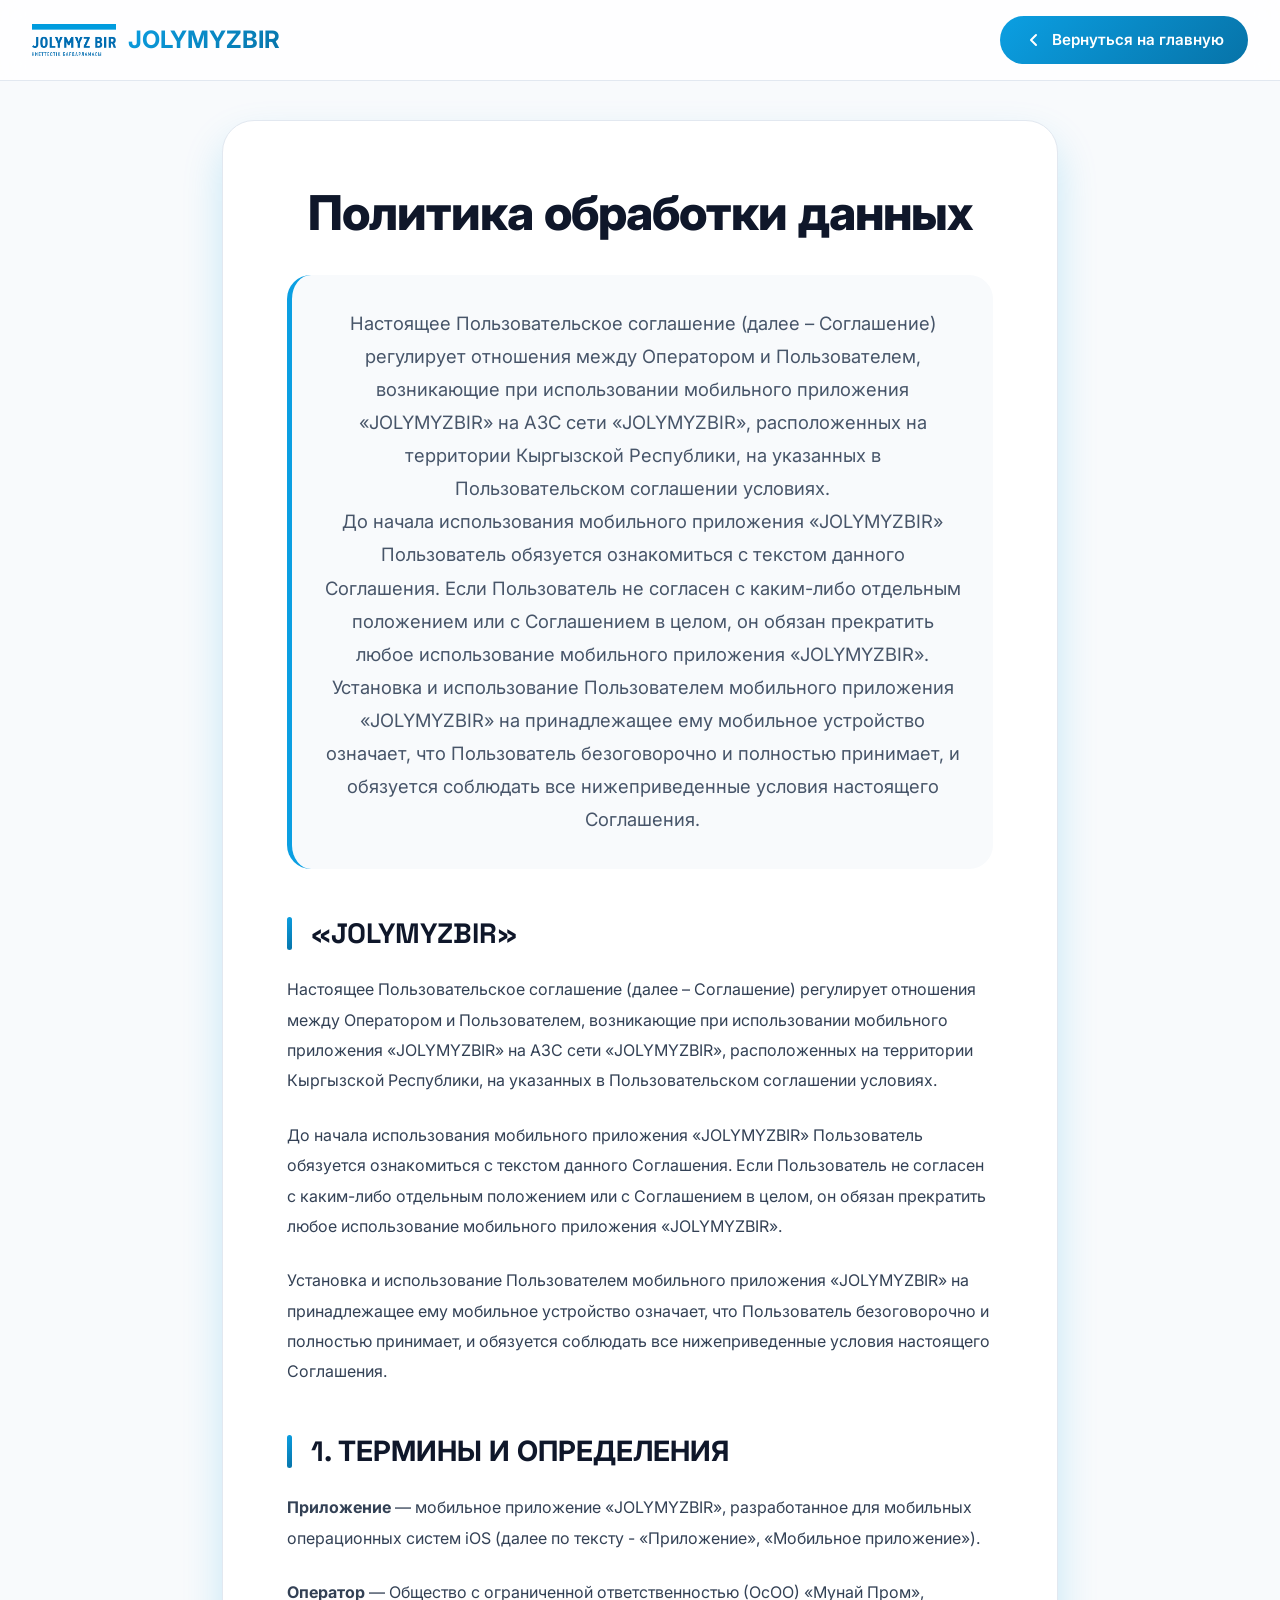
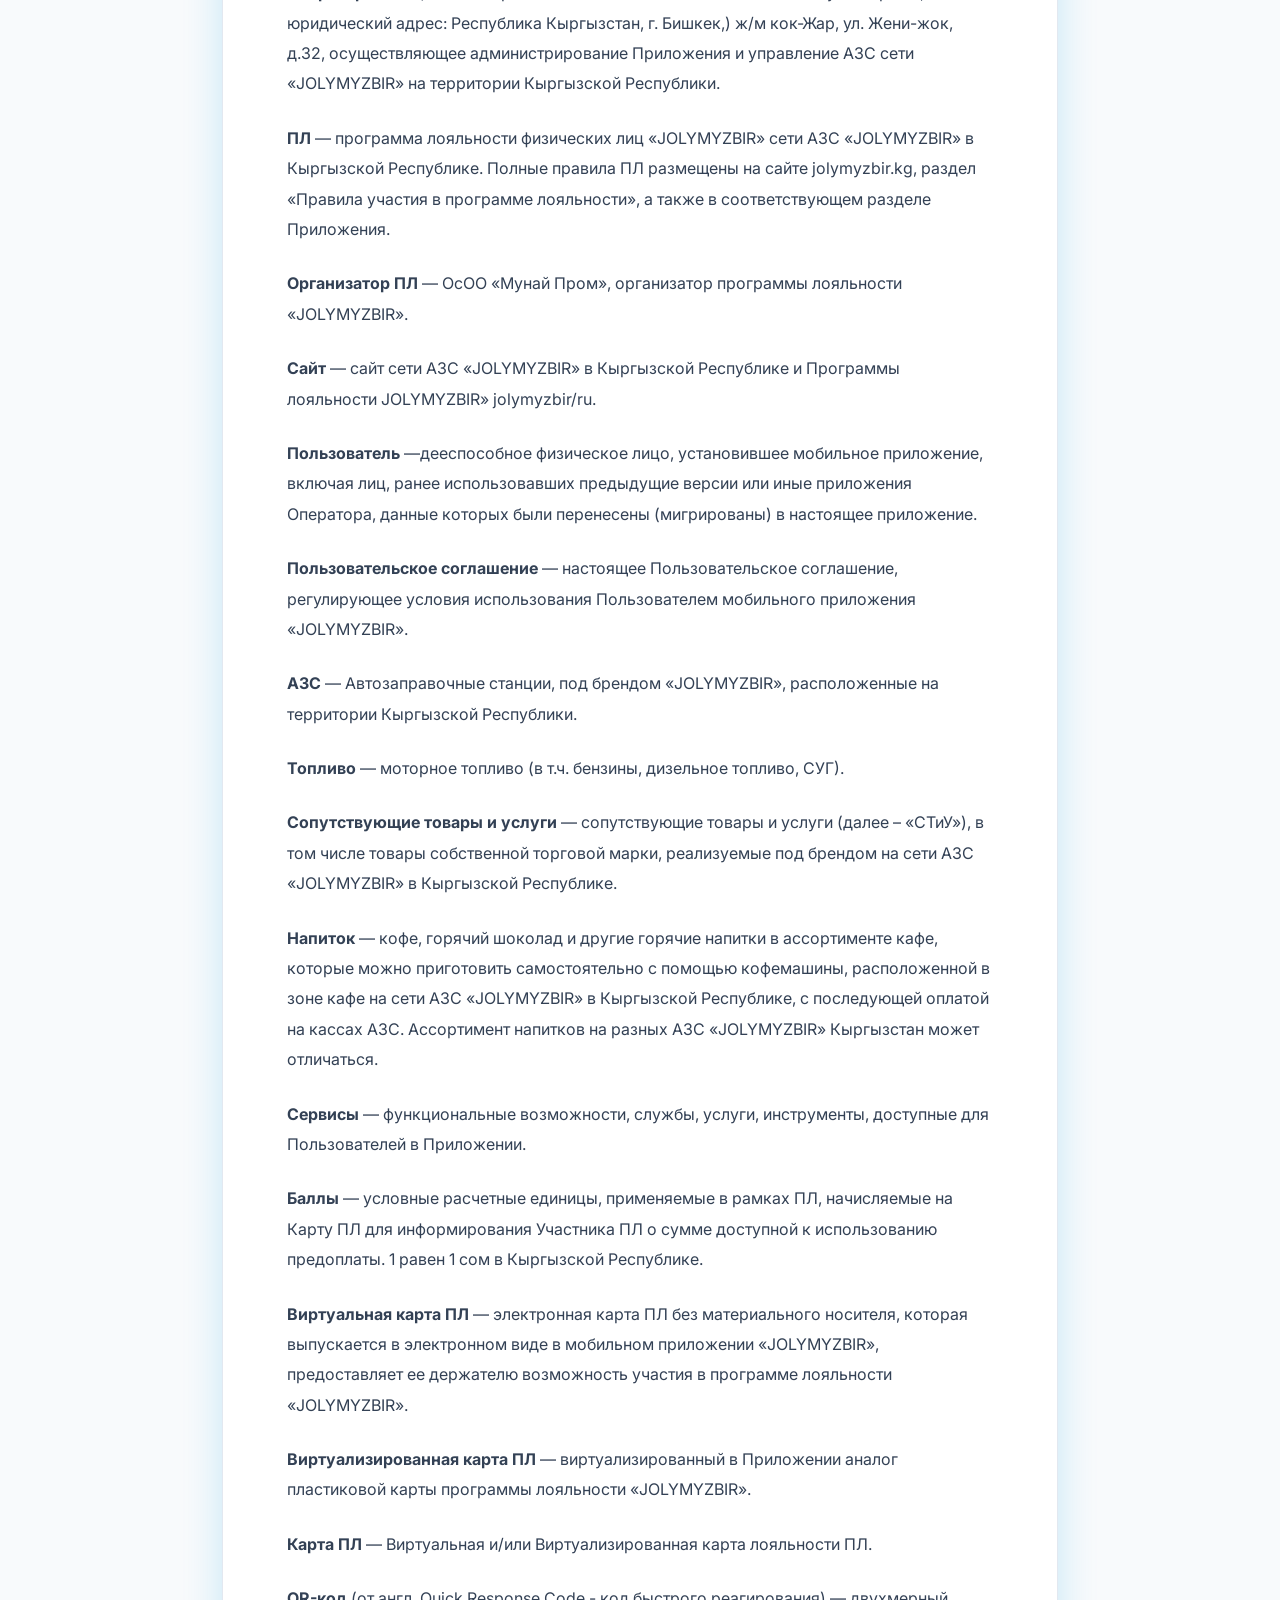
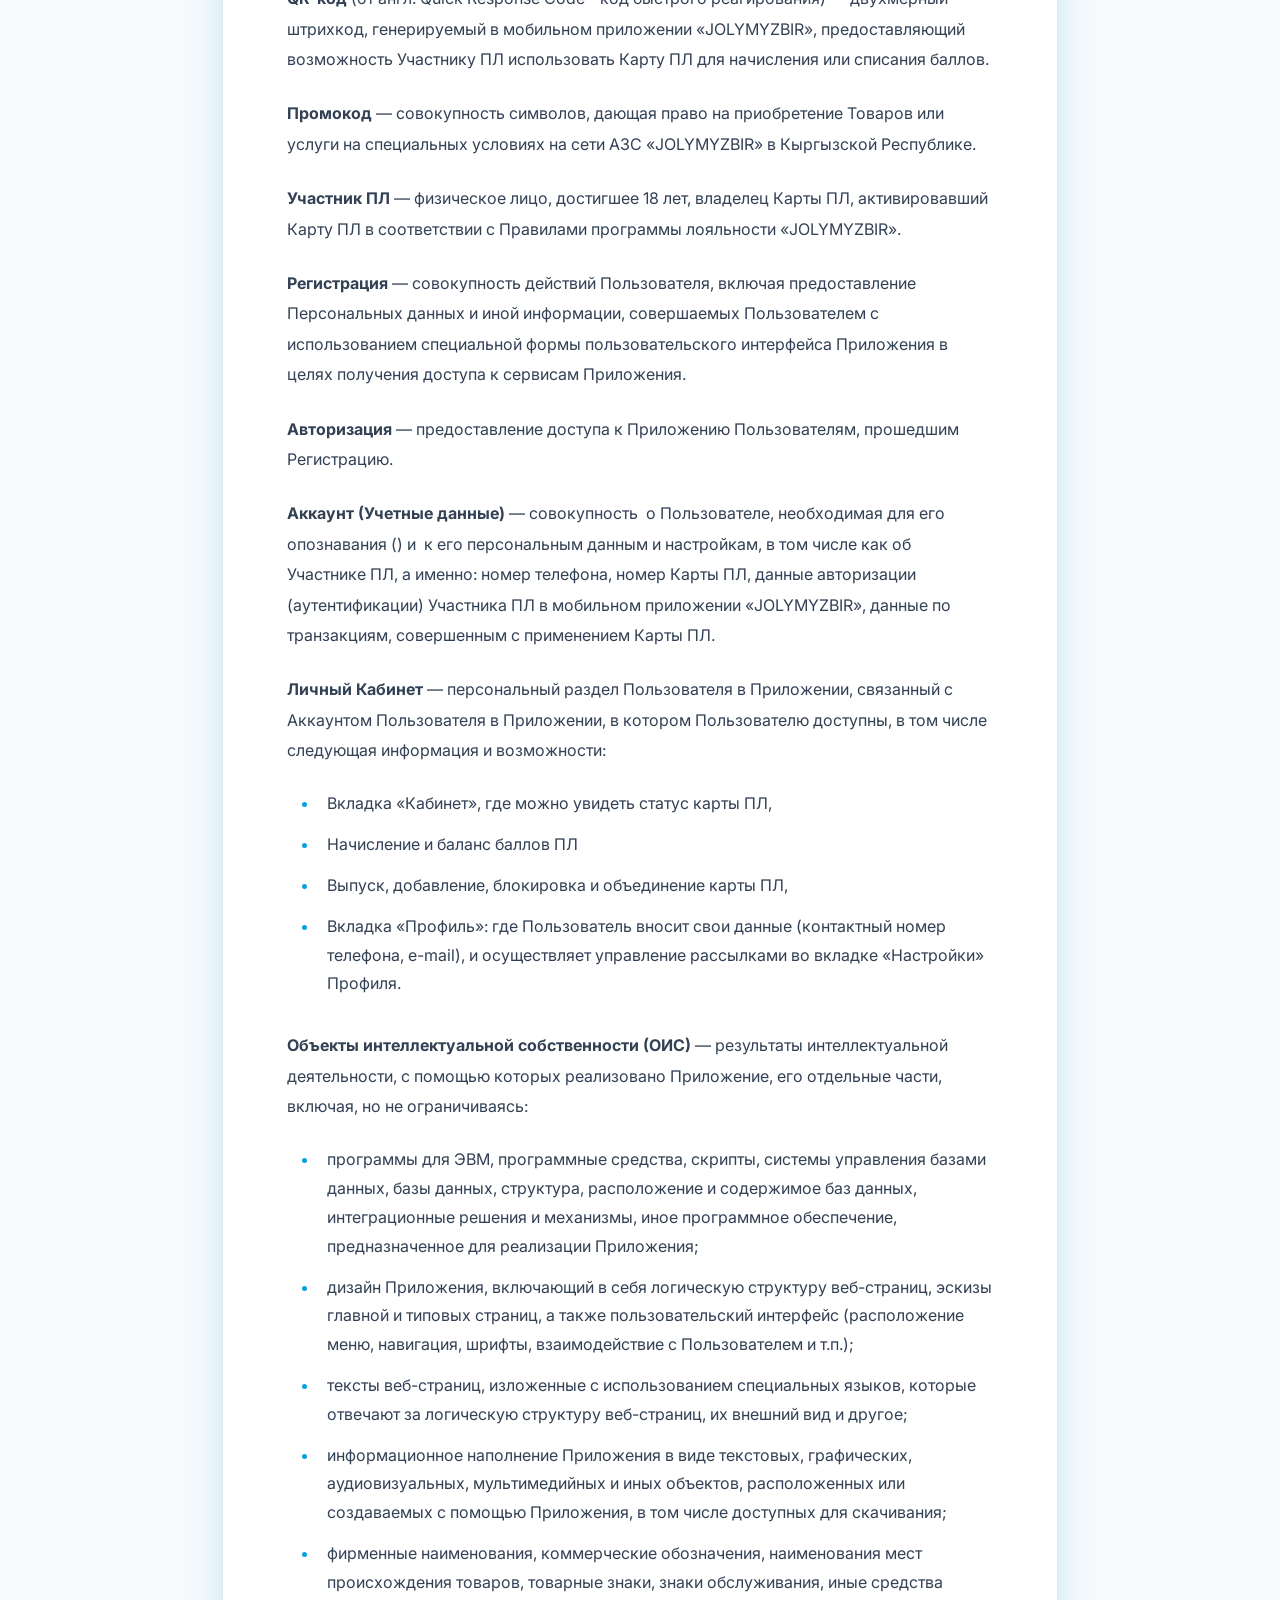
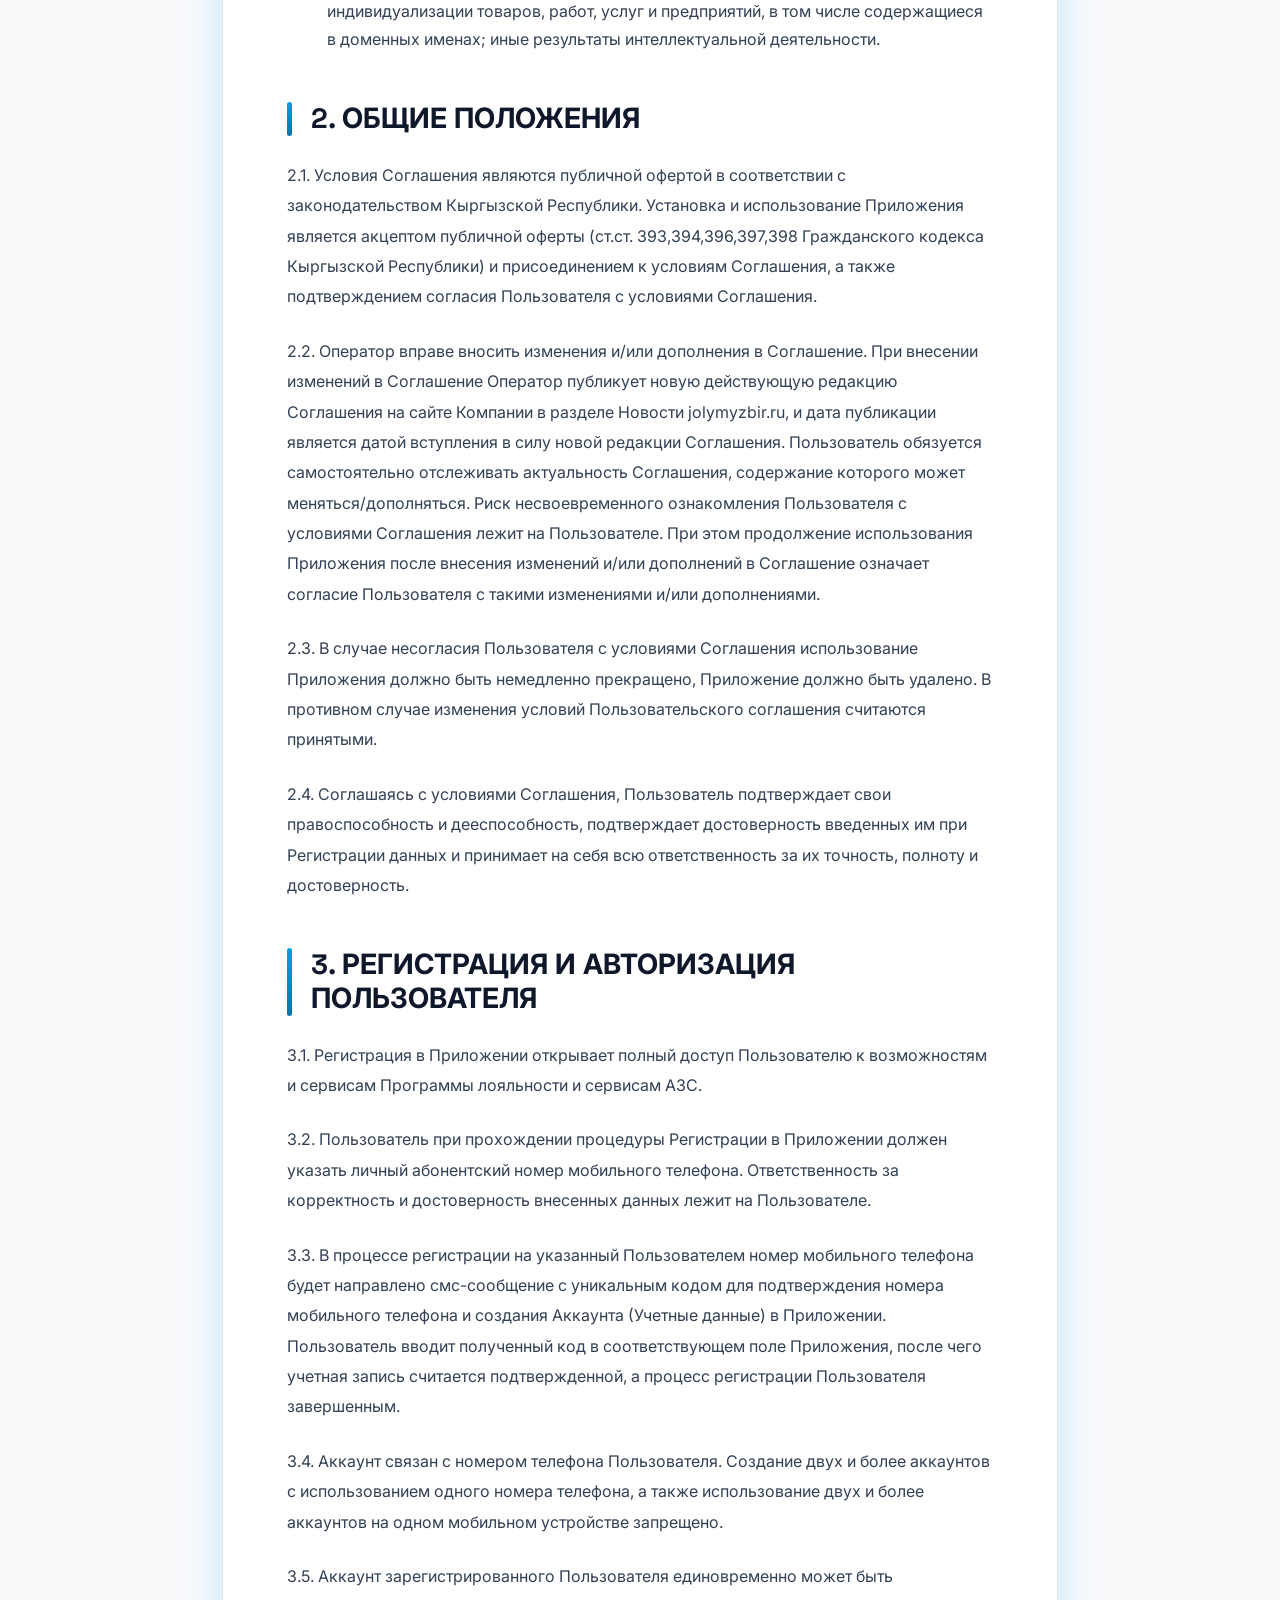
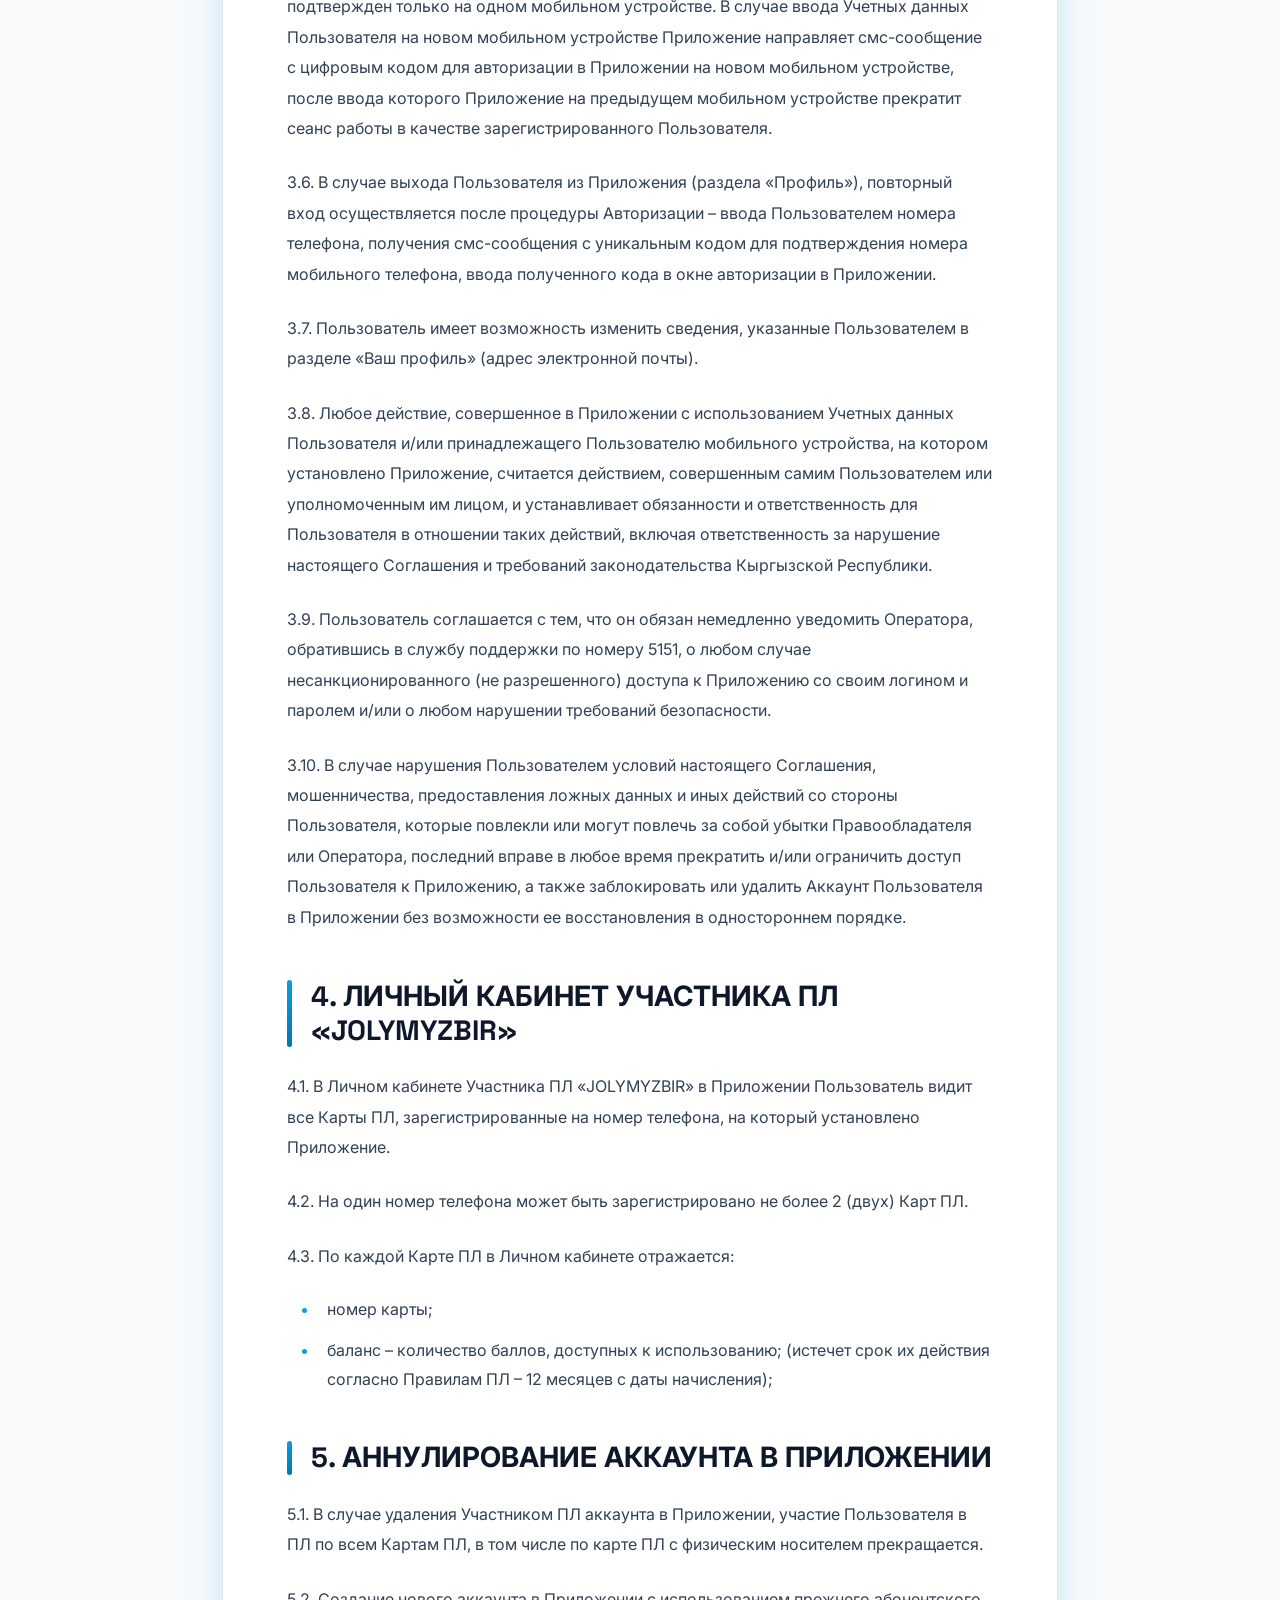
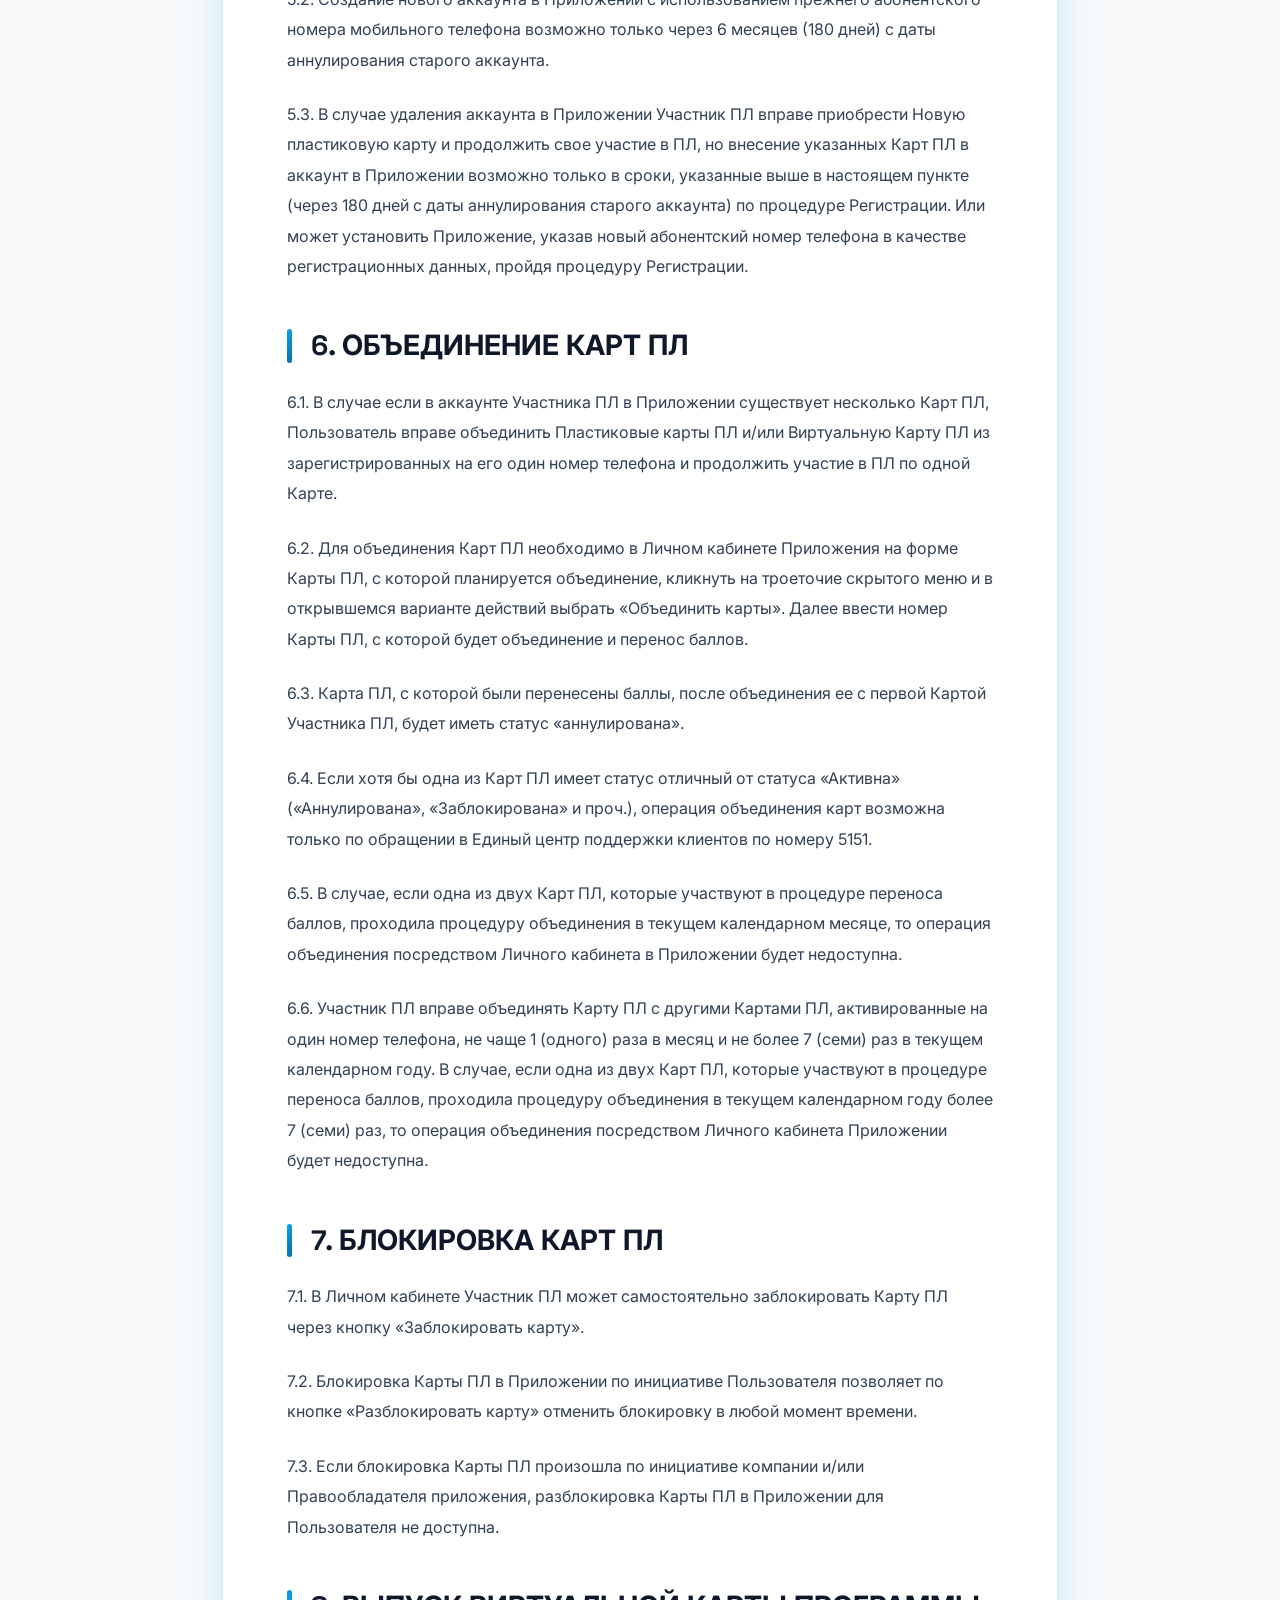
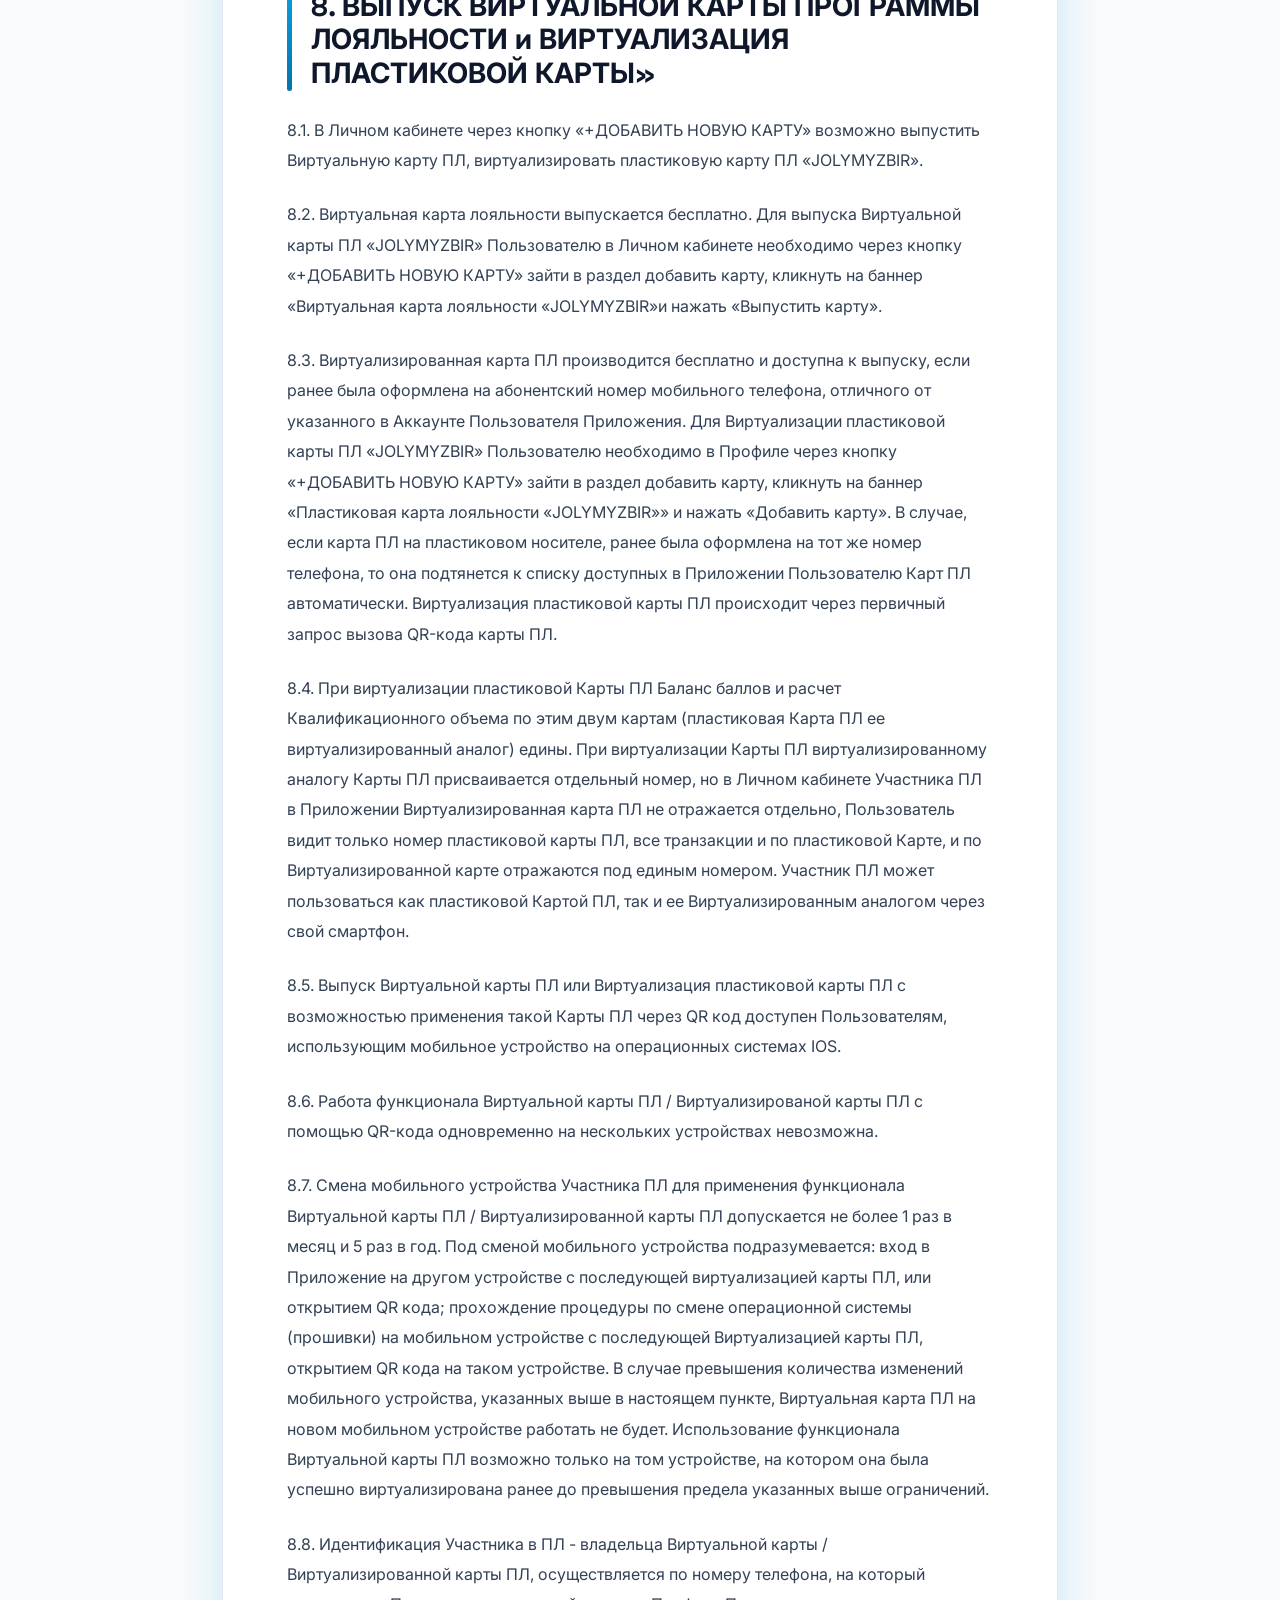
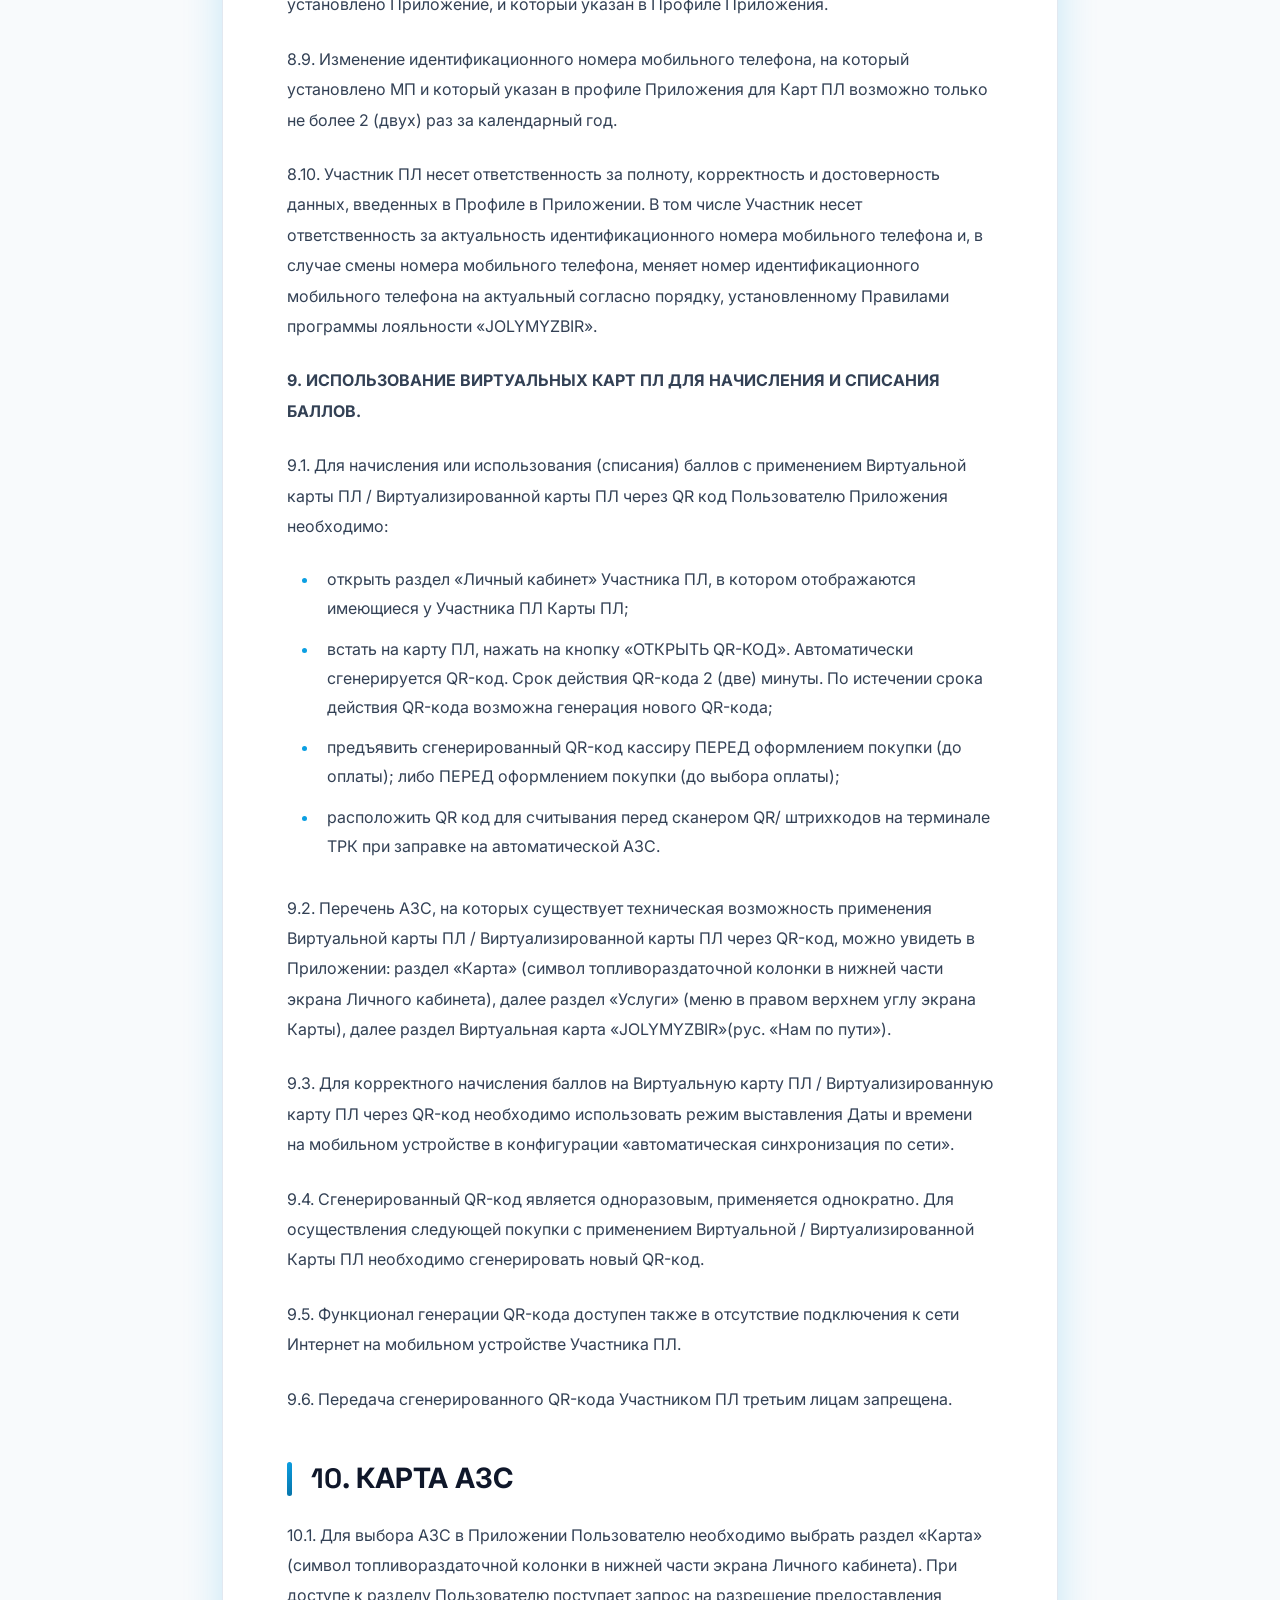
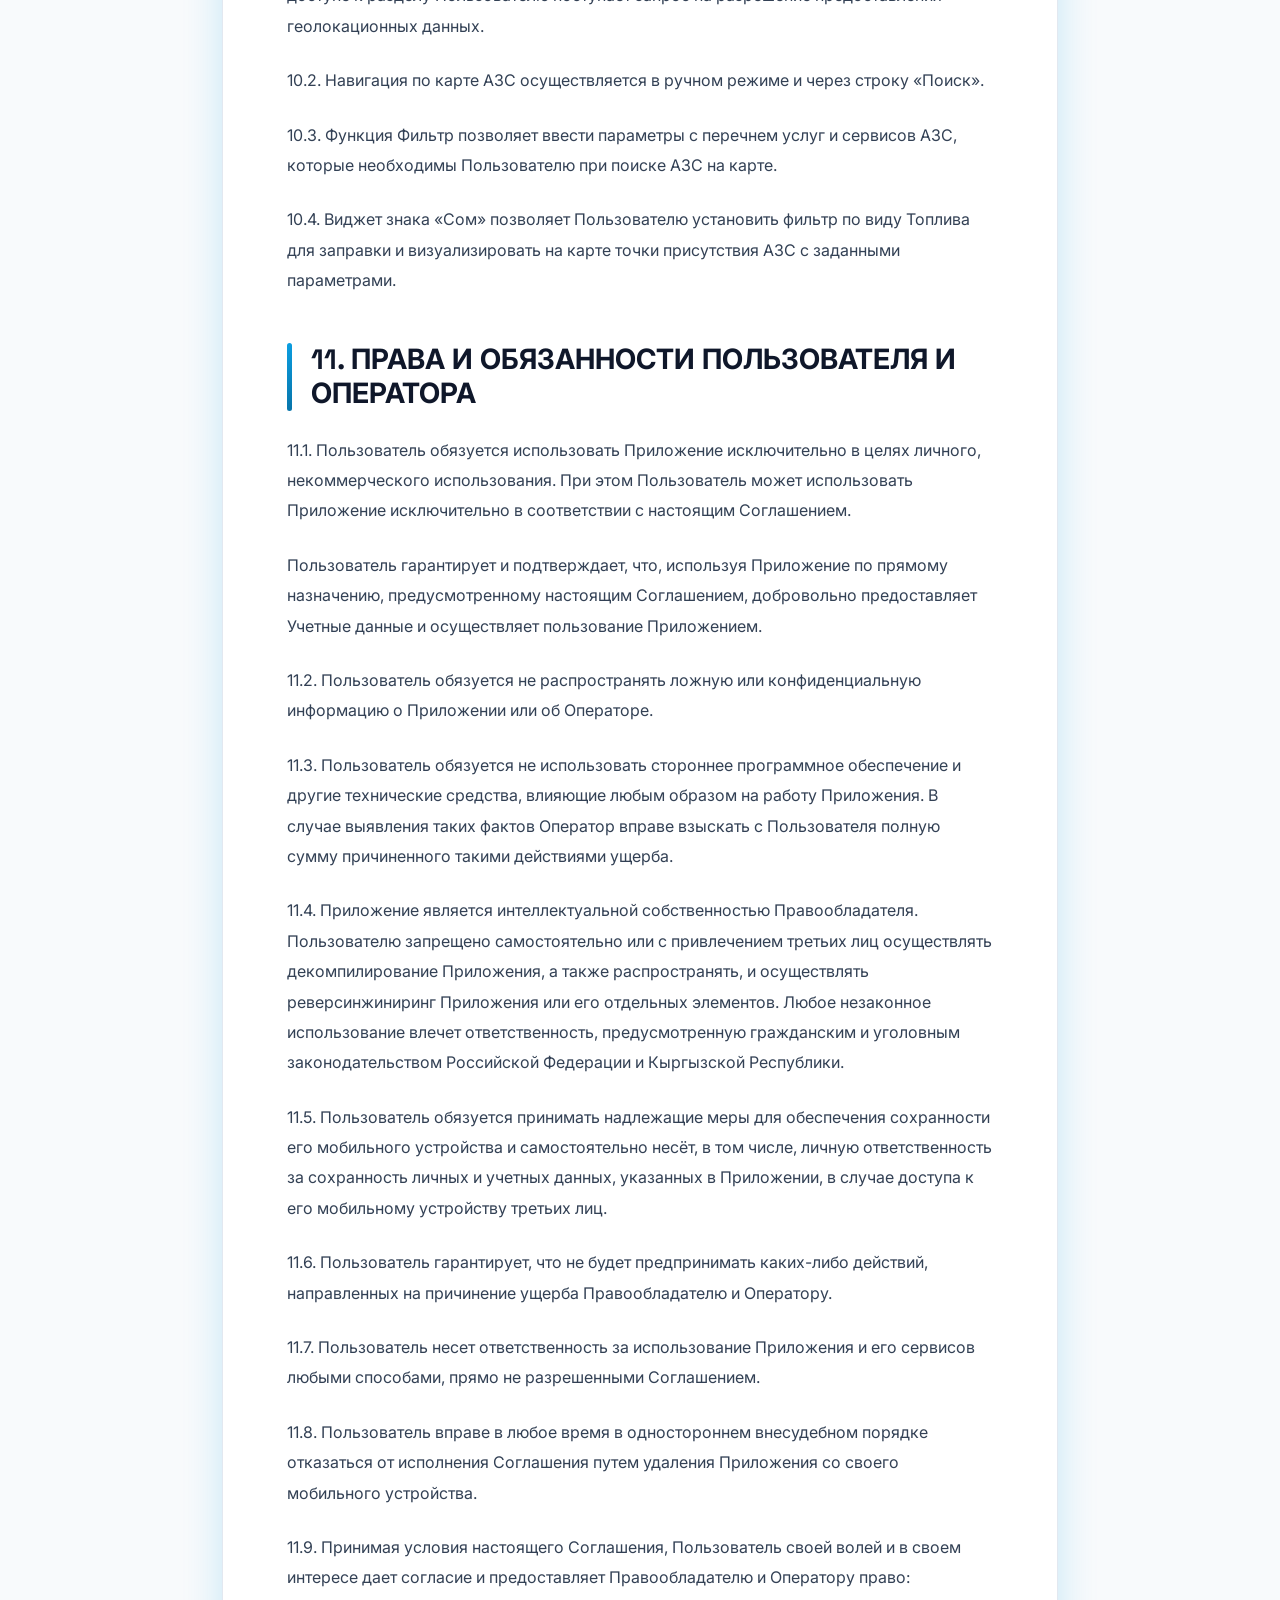
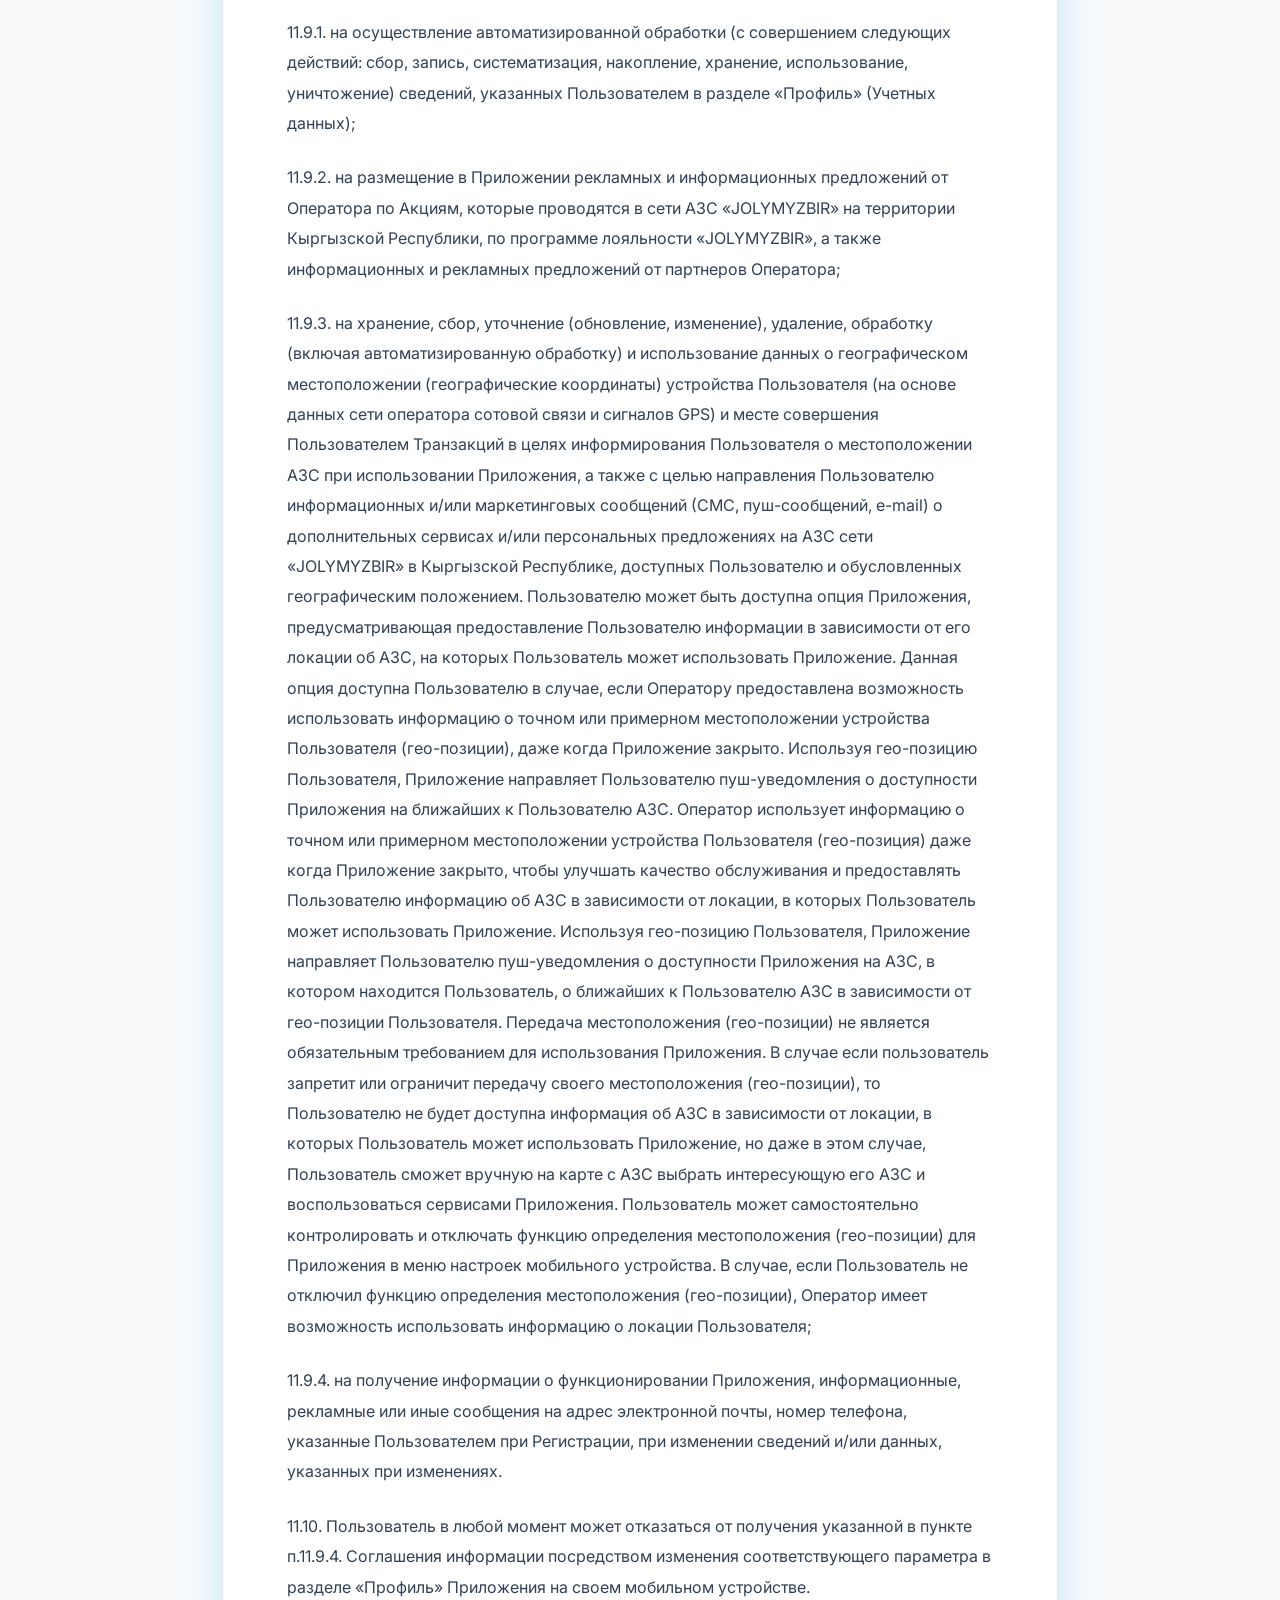
==== commit cf05f02a: "Replaced email + removed kg text" ====
--- a/privacy.html
+++ b/privacy.html
@@ -345,51 +345,51 @@
             <p>10.4. Виджет знака «Сом» позволяет Пользователю установить фильтр по виду Топлива для заправки и визуализировать на карте точки присутствия АЗС с заданными параметрами.  </p>
         </div>
         <div class="privacy-section">
-            <h2>13. ПРАВА И ОБЯЗАННОСТИ ПОЛЬЗОВАТЕЛЯ И ОПЕРАТОРА</h2>
-            <p>13.1. Пользователь обязуется использовать Приложение исключительно в целях личного, некоммерческого использования. При этом Пользователь может использовать Приложение исключительно в соответствии с настоящим Соглашением. </p>
+            <h2>11. ПРАВА И ОБЯЗАННОСТИ ПОЛЬЗОВАТЕЛЯ И ОПЕРАТОРА</h2>
+            <p>11.1. Пользователь обязуется использовать Приложение исключительно в целях личного, некоммерческого использования. При этом Пользователь может использовать Приложение исключительно в соответствии с настоящим Соглашением. </p>
             <p>Пользователь гарантирует и подтверждает, что, используя Приложение по прямому назначению, предусмотренному настоящим Соглашением, добровольно предоставляет Учетные данные и осуществляет пользование Приложением. </p>
-            <p>13.2. Пользователь обязуется не распространять ложную или конфиденциальную информацию о Приложении или об Операторе. </p>
-            <p>13.3. Пользователь обязуется не использовать стороннее программное обеспечение и другие технические средства, влияющие любым образом на работу Приложения. В случае выявления таких фактов Оператор вправе взыскать с Пользователя полную сумму причиненного такими действиями ущерба. </p>
-            <p>13.4. Приложение является интеллектуальной собственностью Правообладателя. Пользователю запрещено самостоятельно или с привлечением третьих лиц осуществлять декомпилирование Приложения, а также распространять, и осуществлять реверсинжиниринг Приложения или его отдельных элементов. Любое незаконное использование влечет ответственность, предусмотренную гражданским и уголовным законодательством Российской Федерации и Кыргызской Республики. </p>
-            <p>13.5. Пользователь обязуется принимать надлежащие меры для обеспечения сохранности его мобильного устройства и самостоятельно несёт, в том числе, личную ответственность за сохранность личных и учетных данных, указанных в Приложении, в случае доступа к его мобильному устройству третьих лиц. </p>
-            <p>13.6. Пользователь гарантирует, что не будет предпринимать каких-либо действий, направленных на причинение ущерба Правообладателю и Оператору. </p>
-            <p>13.7. Пользователь несет ответственность за использование Приложения и его сервисов любыми способами, прямо не разрешенными Соглашением. </p>
-            <p>13.8. Пользователь вправе в любое время в одностороннем внесудебном порядке отказаться от исполнения Соглашения путем удаления Приложения со своего мобильного устройства. </p>
-            <p>13.9. Принимая условия настоящего Соглашения, Пользователь своей волей и в своем интересе дает согласие и предоставляет Правообладателю и Оператору право: </p>
-            <p>13.9.1. на осуществление автоматизированной обработки (с совершением следующих действий: сбор, запись, систематизация, накопление, хранение, использование, уничтожение) сведений, указанных Пользователем в разделе «Профиль» (Учетных данных); </p>
-            <p>13.9.2. на размещение в Приложении рекламных и информационных предложений от Оператора по Акциям, которые проводятся в сети АЗС «JOLYMYZBIR» на территории Кыргызской Республики, по программе лояльности «JOLYMYZBIR», а также информационных и рекламных предложений от партнеров Оператора; </p>
-            <p>13.9.3. на хранение, сбор, уточнение (обновление, изменение), удаление, обработку (включая автоматизированную обработку) и использование данных о географическом местоположении (географические координаты) устройства Пользователя (на основе данных сети оператора сотовой связи и сигналов GPS) и месте совершения Пользователем Транзакций в целях информирования Пользователя о местоположении АЗС при использовании Приложения, а также с целью направления Пользователю информационных и/или маркетинговых сообщений (СМС, пуш-сообщений, e-mail) о дополнительных сервисах и/или персональных предложениях на АЗС сети «JOLYMYZBIR» в Кыргызской Республике, доступных Пользователю и обусловленных географическим положением. Пользователю может быть доступна опция Приложения, предусматривающая предоставление Пользователю информации в зависимости от его локации об АЗС, на которых Пользователь может использовать Приложение. Данная опция доступна Пользователю в случае, если Оператору предоставлена возможность использовать информацию о точном или примерном местоположении устройства Пользователя (гео-позиции), даже когда Приложение закрыто. Используя гео-позицию Пользователя, Приложение направляет Пользователю пуш-уведомления о доступности Приложения на ближайших к Пользователю АЗС. Оператор использует информацию о точном или примерном местоположении устройства Пользователя (гео-позиция) даже когда Приложение закрыто, чтобы улучшать качество обслуживания и предоставлять Пользователю информацию об АЗС в зависимости от локации, в которых Пользователь может использовать Приложение. Используя гео-позицию Пользователя, Приложение направляет Пользователю пуш-уведомления о доступности Приложения на АЗС, в котором находится Пользователь, о ближайших к Пользователю АЗС в зависимости от гео-позиции Пользователя. Передача местоположения (гео-позиции) не является обязательным требованием для использования Приложения. В случае если пользователь запретит или ограничит передачу своего местоположения (гео-позиции), то Пользователю не будет доступна информация об АЗС в зависимости от локации, в которых Пользователь может использовать Приложение, но даже в этом случае, Пользователь сможет вручную на карте с АЗС выбрать интересующую его АЗС и воспользоваться сервисами Приложения. Пользователь может самостоятельно контролировать и отключать функцию определения местоположения (гео-позиции) для Приложения в меню настроек мобильного устройства. В случае, если Пользователь не отключил функцию определения местоположения (гео-позиции), Оператор имеет возможность использовать информацию о локации Пользователя;</p>
-            <p>13.9.4. на получение информации о функционировании Приложения, информационные, рекламные или иные сообщения на адрес электронной почты, номер телефона, указанные Пользователем при Регистрации, при изменении сведений и/или данных, указанных при изменениях. </p>
-            <p>13.10. Пользователь в любой момент может отказаться от получения указанной в пункте п.13.9.4. Соглашения информации посредством изменения соответствующего параметра в разделе «Профиль» Приложения на своем мобильном устройстве. </p>
-            <p>13.11. Пользователю необходимо убедиться в наличии подключения к сети Интернет, поскольку при отсутствии такого подключения работа Приложения, доступ к сервисам Приложения и их актуальный статус не гарантированы.</p>
-            <p>13.12. Правообладатель приложения имеет право контролировать и корректировать содержимое Приложения. Правообладатель приложения имеет право в любое время изменять оформление Приложения, его контент, список сервисов, изменять или дополнять используемые скрипты, программное обеспечение и другие объекты, используемые или хранящиеся в Приложении. Действие отдельных сервисов, предоставляемых Правообладателем приложения Пользователям в Приложении, может ограничиваться определенной территорий. </p>
+            <p>11.2. Пользователь обязуется не распространять ложную или конфиденциальную информацию о Приложении или об Операторе. </p>
+            <p>11.3. Пользователь обязуется не использовать стороннее программное обеспечение и другие технические средства, влияющие любым образом на работу Приложения. В случае выявления таких фактов Оператор вправе взыскать с Пользователя полную сумму причиненного такими действиями ущерба. </p>
+            <p>11.4. Приложение является интеллектуальной собственностью Правообладателя. Пользователю запрещено самостоятельно или с привлечением третьих лиц осуществлять декомпилирование Приложения, а также распространять, и осуществлять реверсинжиниринг Приложения или его отдельных элементов. Любое незаконное использование влечет ответственность, предусмотренную гражданским и уголовным законодательством Российской Федерации и Кыргызской Республики. </p>
+            <p>11.5. Пользователь обязуется принимать надлежащие меры для обеспечения сохранности его мобильного устройства и самостоятельно несёт, в том числе, личную ответственность за сохранность личных и учетных данных, указанных в Приложении, в случае доступа к его мобильному устройству третьих лиц. </p>
+            <p>11.6. Пользователь гарантирует, что не будет предпринимать каких-либо действий, направленных на причинение ущерба Правообладателю и Оператору. </p>
+            <p>11.7. Пользователь несет ответственность за использование Приложения и его сервисов любыми способами, прямо не разрешенными Соглашением. </p>
+            <p>11.8. Пользователь вправе в любое время в одностороннем внесудебном порядке отказаться от исполнения Соглашения путем удаления Приложения со своего мобильного устройства. </p>
+            <p>11.9. Принимая условия настоящего Соглашения, Пользователь своей волей и в своем интересе дает согласие и предоставляет Правообладателю и Оператору право: </p>
+            <p>11.9.1. на осуществление автоматизированной обработки (с совершением следующих действий: сбор, запись, систематизация, накопление, хранение, использование, уничтожение) сведений, указанных Пользователем в разделе «Профиль» (Учетных данных); </p>
+            <p>11.9.2. на размещение в Приложении рекламных и информационных предложений от Оператора по Акциям, которые проводятся в сети АЗС «JOLYMYZBIR» на территории Кыргызской Республики, по программе лояльности «JOLYMYZBIR», а также информационных и рекламных предложений от партнеров Оператора; </p>
+            <p>11.9.3. на хранение, сбор, уточнение (обновление, изменение), удаление, обработку (включая автоматизированную обработку) и использование данных о географическом местоположении (географические координаты) устройства Пользователя (на основе данных сети оператора сотовой связи и сигналов GPS) и месте совершения Пользователем Транзакций в целях информирования Пользователя о местоположении АЗС при использовании Приложения, а также с целью направления Пользователю информационных и/или маркетинговых сообщений (СМС, пуш-сообщений, e-mail) о дополнительных сервисах и/или персональных предложениях на АЗС сети «JOLYMYZBIR» в Кыргызской Республике, доступных Пользователю и обусловленных географическим положением. Пользователю может быть доступна опция Приложения, предусматривающая предоставление Пользователю информации в зависимости от его локации об АЗС, на которых Пользователь может использовать Приложение. Данная опция доступна Пользователю в случае, если Оператору предоставлена возможность использовать информацию о точном или примерном местоположении устройства Пользователя (гео-позиции), даже когда Приложение закрыто. Используя гео-позицию Пользователя, Приложение направляет Пользователю пуш-уведомления о доступности Приложения на ближайших к Пользователю АЗС. Оператор использует информацию о точном или примерном местоположении устройства Пользователя (гео-позиция) даже когда Приложение закрыто, чтобы улучшать качество обслуживания и предоставлять Пользователю информацию об АЗС в зависимости от локации, в которых Пользователь может использовать Приложение. Используя гео-позицию Пользователя, Приложение направляет Пользователю пуш-уведомления о доступности Приложения на АЗС, в котором находится Пользователь, о ближайших к Пользователю АЗС в зависимости от гео-позиции Пользователя. Передача местоположения (гео-позиции) не является обязательным требованием для использования Приложения. В случае если пользователь запретит или ограничит передачу своего местоположения (гео-позиции), то Пользователю не будет доступна информация об АЗС в зависимости от локации, в которых Пользователь может использовать Приложение, но даже в этом случае, Пользователь сможет вручную на карте с АЗС выбрать интересующую его АЗС и воспользоваться сервисами Приложения. Пользователь может самостоятельно контролировать и отключать функцию определения местоположения (гео-позиции) для Приложения в меню настроек мобильного устройства. В случае, если Пользователь не отключил функцию определения местоположения (гео-позиции), Оператор имеет возможность использовать информацию о локации Пользователя;</p>
+            <p>11.9.4. на получение информации о функционировании Приложения, информационные, рекламные или иные сообщения на адрес электронной почты, номер телефона, указанные Пользователем при Регистрации, при изменении сведений и/или данных, указанных при изменениях. </p>
+            <p>11.10. Пользователь в любой момент может отказаться от получения указанной в пункте п.11.9.4. Соглашения информации посредством изменения соответствующего параметра в разделе «Профиль» Приложения на своем мобильном устройстве. </p>
+            <p>11.11. Пользователю необходимо убедиться в наличии подключения к сети Интернет, поскольку при отсутствии такого подключения работа Приложения, доступ к сервисам Приложения и их актуальный статус не гарантированы.</p>
+            <p>11.12. Правообладатель приложения имеет право контролировать и корректировать содержимое Приложения. Правообладатель приложения имеет право в любое время изменять оформление Приложения, его контент, список сервисов, изменять или дополнять используемые скрипты, программное обеспечение и другие объекты, используемые или хранящиеся в Приложении. Действие отдельных сервисов, предоставляемых Правообладателем приложения Пользователям в Приложении, может ограничиваться определенной территорий. </p>
             <p>Пользователь, продолжая пользоваться Приложением после внесения изменений Правообладателем, подтверждает ознакомление с внесенными в настоящее соглашение изменениями и согласие на пользование Приложением на новых (измененных) условиях. Также Пользователь несет ответственность по поддержанию актуальной версии Приложения и доступности к сервисам на неактуальной версии Приложения, если обновление программного обеспечения Приложения не было произведено Пользователем. </p>
-            <p>13.13. Правообладатель приложения/Оператор имеет право в любой момент ограничить или заблокировать доступ Пользователя к Приложению без уведомления Пользователя и/или без объяснения причин. </p>
-            <p>13.14. Правообладатель/Оператор приложения оставляет за собой право предоставления функциональности Приложения в ограниченном режиме, либо в любой момент, по своему усмотрению, отключать определенные функции внутри Приложения, либо полностью прекратить возможность использования Приложения. </p>
-        </div>
-        <div class="privacy-section">
-            <h2>14. ОТВЕТСТВЕННОСТЬ</h2>
-            <p>14.1. Приложение предоставляется на условиях «как есть» (as is). Правообладатель/Оператор приложения не предоставляет никаких гарантий в отношении соответствия Приложения конкретным целям и ожиданиям Пользователя, а также не предоставляет никаких иных гарантий, прямо не указанных в Соглашении. Ни при каких условиях Правообладатель/Оператор приложения не несет ответственности перед Пользователем за убытки, включая любые прямые, косвенные, умышленные, случайные или последующие убытки любого характера проистекающие из данного Соглашения или из использования или невозможности использования Приложения (включая, но, не ограничиваясь, убытками, возникшими в результате утраты или вреда деловой репутации, прекращения работы, технического сбоя, аварии или неисправности), даже если Правообладателю/Оператору было известно или должно было быть известно о возможности такого ущерба, или Пользователь был предупрежден о возможности такого ущерба. </p>
-            <p>14.2. Правообладатель/Оператор приложения не несет ответственность за передачу Пользователем информации, связанной с Приложением, третьим лицам, а также, в случае если информация из Приложения стала доступна третьим лицам вследствие их несанкционированного доступа к мобильному устройству Пользователя или действий вирусного, или вредоносного программного обеспечения на мобильном устройстве. </p>
-            <p>14.3. Правообладатель/Оператор не дает гарантий, заверений и не принимает на себя обязательств относительно достоверности и точности информации, размещенной в Приложении иными лицами, в том числе другими Пользователями. </p>
-            <p>14.4. Приложение может содержать ссылки на другие ресурсы информационно-телекоммуникационной сети Интернет. Пользователь признает и соглашается с тем, что Правообладатель/Оператор не контролирует и не несет никакой ответственности за доступность этих ресурсов и за их содержание, а также за любые последствия, связанные с использованием этих ресурсов. Использование внешних ресурсов осуществляется Пользователем на условиях, определяемых соответствующими владельцами указанных ресурсы информационно-телекоммуникационной сети Интернет.</p>
+            <p>11.11. Правообладатель приложения/Оператор имеет право в любой момент ограничить или заблокировать доступ Пользователя к Приложению без уведомления Пользователя и/или без объяснения причин. </p>
+            <p>11.14. Правообладатель/Оператор приложения оставляет за собой право предоставления функциональности Приложения в ограниченном режиме, либо в любой момент, по своему усмотрению, отключать определенные функции внутри Приложения, либо полностью прекратить возможность использования Приложения. </p>
+        </div>
+        <div class="privacy-section">
+            <h2>12. ОТВЕТСТВЕННОСТЬ</h2>
+            <p>12.1. Приложение предоставляется на условиях «как есть» (as is). Правообладатель/Оператор приложения не предоставляет никаких гарантий в отношении соответствия Приложения конкретным целям и ожиданиям Пользователя, а также не предоставляет никаких иных гарантий, прямо не указанных в Соглашении. Ни при каких условиях Правообладатель/Оператор приложения не несет ответственности перед Пользователем за убытки, включая любые прямые, косвенные, умышленные, случайные или последующие убытки любого характера проистекающие из данного Соглашения или из использования или невозможности использования Приложения (включая, но, не ограничиваясь, убытками, возникшими в результате утраты или вреда деловой репутации, прекращения работы, технического сбоя, аварии или неисправности), даже если Правообладателю/Оператору было известно или должно было быть известно о возможности такого ущерба, или Пользователь был предупрежден о возможности такого ущерба. </p>
+            <p>12.2. Правообладатель/Оператор приложения не несет ответственность за передачу Пользователем информации, связанной с Приложением, третьим лицам, а также, в случае если информация из Приложения стала доступна третьим лицам вследствие их несанкционированного доступа к мобильному устройству Пользователя или действий вирусного, или вредоносного программного обеспечения на мобильном устройстве. </p>
+            <p>12.3. Правообладатель/Оператор не дает гарантий, заверений и не принимает на себя обязательств относительно достоверности и точности информации, размещенной в Приложении иными лицами, в том числе другими Пользователями. </p>
+            <p>12.4. Приложение может содержать ссылки на другие ресурсы информационно-телекоммуникационной сети Интернет. Пользователь признает и соглашается с тем, что Правообладатель/Оператор не контролирует и не несет никакой ответственности за доступность этих ресурсов и за их содержание, а также за любые последствия, связанные с использованием этих ресурсов. Использование внешних ресурсов осуществляется Пользователем на условиях, определяемых соответствующими владельцами указанных ресурсы информационно-телекоммуникационной сети Интернет.</p>
             <p>Ссылка в любой форме на любые внешние ресурсы, размещенные в Приложении, не является одобрением или рекомендацией данных внешних ресурсов со стороны Правообладателя/Оператора, за исключением случаев, когда на это прямо указывается в Приложении. Пользователь подтверждает, что самостоятельно отслеживает такой переход на внешний ресурс.</p>
-            <p>14.5. В случае нарушения Пользователем Соглашения Правообладатель/Оператор вправе в одностороннем порядке без предварительного уведомления ограничить доступ Пользователя к Приложению путем блокировки Учетной записи Пользователя.</p>
-            <p>14.6. Если присоединение Пользователя к условиям Соглашения будет основанием для предъявления к Оператору или Правообладателю претензий, исков или иных требований со стороны третьих лиц, Пользователь обязуется незамедлительно по требованию Правообладателя/Оператора предоставить ему всю запрашиваемую информацию и содействовать Оператору и/или Правообладателю в урегулировании таких требований, а также возместить понесенные в связи с этим убытки. </p>
-            <p>14.7. Правообладатель/Оператор не являются инициатором размещения Пользователем информации, не определяет получателя такой информации, не вносит изменений в размещаемую Пользователем информацию, а также не осведомлен и не должен быть осведомлен о наличии у Пользователя прав на объекты интеллектуальной собственности или информацию, которые могут быть размещены в Приложении. Пользователь самостоятельно несет всю ответственность за действия и бездействия Пользователя, за соблюдение требований законодательства в отношении размещенной Пользователем информации, в том числе законодательства о рекламе, о защите авторских и смежных прав, об охране товарных знаков и знаков обслуживания, но, не ограничиваясь перечисленным, несет полную ответственность за достоверность и актуализацию любых материалов/предложений, размещенных в Приложении.</p>
-            <p>14.8. Правообладатель/Оператор приложения не несет ответственности за невозможность использования Приложения и его Сервисов по независящим от нее обстоятельствам. </p>
-            <p>14.9. За неисполнение либо ненадлежащее исполнение обязательств, взятых на себя Пользователем по Соглашению, Пользователь несет ответственность в соответствии с законодательством Кыргызской Республики. </p>
-            <p>14.10. Пользователь самостоятельно несет риск наступления неблагоприятных последствий и всю ответственность за все операции, проводимые Пользователем и/или третьими лицами с ведома или без ведома Пользователя при использовании Приложения, в том числе (но не ограничиваясь) в случае если программное обеспечение и/или мобильное устройство Пользователя, с использованием которых осуществляется доступ к вышеуказанному Приложению, были подвержены модификациям, нарушающим пользовательское соглашение, заключенное между Пользователем и производителем программного обеспечения и/или мобильного устройства, а также в случае если на мобильном устройстве Пользователя был активирован режим для разработчиков.  </p>
-        </div>
-        <div class="privacy-section">
-            <h2>15. ЗАВЕРЕНИЯ ОБ ОБСТОЯТЕЛЬСТВАХ</h2>
-            <p>15.1.  Пользователь при Регистрации и исполнении Соглашения заверяет о следующих обстоятельствах:</p>
+            <p>12.5. В случае нарушения Пользователем Соглашения Правообладатель/Оператор вправе в одностороннем порядке без предварительного уведомления ограничить доступ Пользователя к Приложению путем блокировки Учетной записи Пользователя.</p>
+            <p>12.6. Если присоединение Пользователя к условиям Соглашения будет основанием для предъявления к Оператору или Правообладателю претензий, исков или иных требований со стороны третьих лиц, Пользователь обязуется незамедлительно по требованию Правообладателя/Оператора предоставить ему всю запрашиваемую информацию и содействовать Оператору и/или Правообладателю в урегулировании таких требований, а также возместить понесенные в связи с этим убытки. </p>
+            <p>12.7. Правообладатель/Оператор не являются инициатором размещения Пользователем информации, не определяет получателя такой информации, не вносит изменений в размещаемую Пользователем информацию, а также не осведомлен и не должен быть осведомлен о наличии у Пользователя прав на объекты интеллектуальной собственности или информацию, которые могут быть размещены в Приложении. Пользователь самостоятельно несет всю ответственность за действия и бездействия Пользователя, за соблюдение требований законодательства в отношении размещенной Пользователем информации, в том числе законодательства о рекламе, о защите авторских и смежных прав, об охране товарных знаков и знаков обслуживания, но, не ограничиваясь перечисленным, несет полную ответственность за достоверность и актуализацию любых материалов/предложений, размещенных в Приложении.</p>
+            <p>12.8. Правообладатель/Оператор приложения не несет ответственности за невозможность использования Приложения и его Сервисов по независящим от нее обстоятельствам. </p>
+            <p>12.9. За неисполнение либо ненадлежащее исполнение обязательств, взятых на себя Пользователем по Соглашению, Пользователь несет ответственность в соответствии с законодательством Кыргызской Республики. </p>
+            <p>12.10. Пользователь самостоятельно несет риск наступления неблагоприятных последствий и всю ответственность за все операции, проводимые Пользователем и/или третьими лицами с ведома или без ведома Пользователя при использовании Приложения, в том числе (но не ограничиваясь) в случае если программное обеспечение и/или мобильное устройство Пользователя, с использованием которых осуществляется доступ к вышеуказанному Приложению, были подвержены модификациям, нарушающим пользовательское соглашение, заключенное между Пользователем и производителем программного обеспечения и/или мобильного устройства, а также в случае если на мобильном устройстве Пользователя был активирован режим для разработчиков.  </p>
+        </div>
+        <div class="privacy-section">
+            <h2>13. ЗАВЕРЕНИЯ ОБ ОБСТОЯТЕЛЬСТВАХ</h2>
+            <p>13.1. Пользователь при Регистрации и исполнении Соглашения заверяет о следующих обстоятельствах:</p>
             <ul>
                 <li>Пользователь надлежащим образом уполномочен совершать действия, предусмотренные настоящим Соглашением;</li>
-                <li>отсутствуют какие-либо препятствия для использования Приложения и исполнения Соглашения;</li>
+                <li>Отсутствуют какие-либо препятствия для использования Приложения и исполнения Соглашения;</li>
                 <li>Пользователь имеет необходимые права на любые информацию и материалы, размещаемые/публикуемые/используемые Пользователем иным образом в Приложении и направляемые Оператором.</li>
             </ul>
-            <p>15.2.	В отношении всей направляемой/публикуемой Пользователем с использованием Приложения информации Пользователь заверяет о следующих обстоятельствах:</p>
+            <p>13.2.	В отношении всей направляемой/публикуемой Пользователем с использованием Приложения информации Пользователь заверяет о следующих обстоятельствах:</p>
             <ul>
                 <li>вся информация, предоставляемая Пользователем, является точной, актуальной и полной;</li>
                 <li>права на любые ОИС, которые могут присутствовать в составе размещаемых Пользователем материалов/предложений, принадлежат Пользователю на законных основаниях, указанные материалы/предложения не нарушают требований применимого законодательства, морально-этических норм;</li>
@@ -398,215 +398,21 @@
             </ul>
         </div>
         <div class="privacy-section">
-            <h2>16. ИНТЕЛЛЕКТУАЛЬНАЯ СОБСТВЕННОСТЬ</h2>
-            <p>16.1. Приложение включает в себя объекты интеллектуальной собственности (ОИС), исключительные права на которые принадлежит Правообладателю или третьим лицам, предоставившим Правообладателю право их использования.</p>
-            <p>16.2. Предоставление доступа к Приложению не приводит к возникновению на стороне Пользователя исключительных прав или прав использования Приложения на условиях лицензионного или иного аналогичного договора. Пользователь получает доступ исключительно в целях использования Приложения в соответствии с его функциональным назначением. </p>
-            <p>16.3. В отношении баз данных, создаваемых и наполняемых в процессе использования Приложения, Правообладатель определяет подбор и расположение материалов и является изготовителем базы данных, создание которой потребовало существенных финансовых, материальных, организационных или иных затрат. Правообладатель является обладателем исключительного права на базы данных Приложения, охраняемые в соответствии со ст.1040 Гражданского кодекса Кыргызской Республики.</p>
-            <p>16.4. В отношении Приложения Пользователь обязуется не перерабатывать, не модифицировать, не копировать, не декомпилировать, не осуществлять публичный показ, не воспроизводить и не использовать Приложение любыми способами, кроме использования по функциональному назначению в соответствии с Соглашением.</p>
-        </div>
-        <div class="privacy-section">
-            <h2>17. ЗАКЛЮЧИТЕЛЬНЫЕ ПОЛОЖЕНИЯ</h2>
-            <p>17.1. Обращения, вопросы, предложения и претензии физических лиц к Правообладателю/Оператору, связанные с содержанием, функционированием Приложения, нарушением прав и интересов Пользователей, связанных с Приложением, могут быть направлены в Службу поддержки (Единый центр поддержки клиентов). </p>
-            <p>17.2. Карта АЗС в Приложении формируется на основе сервиса Яндекс. Карты. Условия использования Яндекс. Карт можно посмотреть по адресу .</p>
-            <p>17.3. Настоящее Соглашение вступает в силу для Пользователя с момента установки Приложения на его мобильное устройство и действует бессрочно. </p>
-            <p>17.4. Вопросы, не урегулированные настоящим Соглашением, подлежат разрешению в соответствии с законодательством Кыргызской Республики и законодательством Российской Федерации.</p>
-            <p>17.5. Если какое-либо из положений настоящего Соглашения будет признано недействительным, это не оказывает влияния на действительность или применимость остальных положений настоящего Соглашения</p>
-        </div>
-        <div class="privacy-section">
-            <h2>«JOLYMYZBIR»</h2>
-        </div>
-        <div class="privacy-section">
-            <h2>МОБИЛДИК ТИРКЕМЕ ҮЧҮН КОЛДОНУУЧУ КЕЛИШИМ</h2>
-            <p>Бул Колдонуучу келишим (мындан ары - Келишим) Кыргыз Республикасынын аймагында жайгашкан JOLYMYZBIR май куюучу жайларында JOLYMYZBIR мобилдик тиркемесин колдонуудан келип чыккан Оператор менен Колдонуучунун ортосундагы, Колдонуучу келишиминде көрсөтүлгөн шарттарда келип чыккан мамилелерди жөнгө салат.</p>
-            <p>Колдонуучу JOLYMYZBIR мобилдик тиркемесин колдонуудан мурун бул Келишим менен таанышууга милдеттенет. Эгерде Колдонуучу кандайдыр бир жеке жобого же бүтүндөй Келишимге макул болбосо, алар JOLYMYZBIR мобилдик тиркемесин колдонууну токтотушу керек.</p>
-            <p>JOLYMYZBIR мобилдик тиркемесин өзүнүн мобилдик түзмөгүнө орнотуу жана колдонуу менен Колдонуучу бул Келишимдин бардык шарттарын толук кабыл алат жана аткарууга макул болот.  </p>
-        </div>
-        <div class="privacy-section">
-            <h2>1. ТЕРМИНДЕР ЖАНА АНЫКТАМАЛАР</h2>
-            <p><b>Тиркеме</b> — «JOLYMYZBIR» мобилдик тиркемеси – iOS мобилдик операциялык системасы үчүн иштелип чыккан (мындан аркы тексттерде – “Тиркеме”, “Мобилдик тиркеме”).  </p>
-            <p><b>Оператор</b> — Колдонмону башкаруу жана Кыргыз Республикасындагы JOLYMYZBIR май куюучу станцияларынын тармагында «Мунай Пром» Жоопкерчилиги чектелген коому (ЖЧК) (юридикалык дареги: Кыргыз Республикасы, Бишкек ш., Көк-Жар ж\к, Жеңижок көч., 32-үй) ишке ашырат.  </p>
-            <p><b>ЛП</b> — Кыргыз Республикасында «JOLYMYZBIR» май куюучу жайлар тармагында физикалык жактар үчүн «JOLYMYZBIR» лоялдуулук программасы. ЛПнын жаңы эрежелери jolymyzbir.ru сайтында “Лоялдуулук программасына катышуу эрежеси”, ошондой эле тиркеменин тиешелүү бөлүмүндө көрсөтүлгөн. </p>
-            <p><b>ЛП уюштуруучусу</b> — «JOLYMYZBIR» лоялдуулук программасынын уюштуруучусу – «Мунай Пром» ЖЧКсы. </p>
-            <p><b>Сайт </b>— Кыргыз Республикасындагы «JOLYMYZBIR» лоялдуулук программасынын, «JOLYMYZBIR» май куюучу жайлар тармагынын сайты – jolymyzbir.ru.</p>
-            <p><b>Колдонуучу</b> – мобилдик тиркемени орноткон юридикалык жактан компетенттүү жеке жак, анын ичинде Оператордун мурунку версияларын же башка тиркемелерин мурда пайдаланган, маалыматтары бул тиркемеге которулган (көчүрүлгөн) жеке жактар.</p>
-            <p><b>Колдонуучулук келишим</b> — «JOLYMYZBIR» мобилдик тиркемесин колдонуу шарттарын жөнгө сала турган ушул Колдонуучулук эрежеси.  </p>
-            <p><b>МКЖ </b>— Кыргыз Республикасынын аймагында жайгашкан «JOLYMYZBIR» брендинин май куюучу жайлары. </p>
-            <p><b>Күйүүчү май</b> — мотордук май (анын ичинде бензин, дизель майы, суюлтулган газ). </p>
-            <p><b>Кошумча товарлар жана кызматтар</b> — кошумча товарлар жана кызматтар (мындан ары “КТК”), анын ичинде Кыргыз Республикасынын аймагындагы «JOLYMYZBIR» май куюучу тармагынын жеке соода маркасындагы товарлар. </p>
-            <p><b>Суусундук</b> — Кыргыз Республикасынын аймагында жайгашкан «JOLYMYZBIR» май куюучу жайлар тармагынын  кафе зонасында өз алдынча даярдап ала турган ассортиментиндеги кофе, ысык шоколад жана башка ысык суусундуктар. Акчасын май куюучу жайлардын кассасында төлөөгө болот. Кыргызстандагы «JOLYMYZBIR» май куюучу жайларындагы суусундуктардын ассортименти өзгөрүп турушу мүмкүн. </p>
-            <p><b>Сервистер</b> — Тиркемеде колдонуучулар үчүн жеткиликтүү болгон функционалдык мүмкүнчүлүктөр, службалар, кызматтар, инструменттер.  </p>
-            <p><b>Упайлар</b> — ЛП Катышуучуга колдонууга жеткиликтүү алдын ала төлөмдүн суммасы жөнүндө маалымат берүү үчүн ЛП картасына чегерилген ЛП ичинде колдонулган шарттуу эсеп бирдиктери. Кыргыз Республикасында бир упай 1 сомго барабар. </p>
-            <p><b>ЛПнын визуалдык картасы</b> – бул JOLYMYZBIR мобилдик тиркемесинде электрондук түрдө чыгарылып, анын ээсине JOLYMYZBIR лоялдуулук программасына катышуу мүмкүнчүлүгүн берген материалдык эмес электрондук лоялдуулук картасы.</p>
-            <p><b>ЛПнын визуалдашкан картасы</b> – бул колдонмодо жеткиликтүү болгон JOLYMYZBIR лоялдуулук программасынын пластикалык картасынын виртуалдаштырылган версиясы.</p>
-            <p><b>ЛП картасы</b> – бул виртуалдык жана/же виртуалдаштырылган лоялдуулук картасы.</p>
-            <p><b>QR код</b> (англис тилинен Quick Response Code – ыкчам жооп берүүчү код) – бул JOLYMYZBIR мобилдик тиркемесинде түзүлгөн эки өлчөмдүү штрих-код, ЛП Катышуучусуна упайларды алуу же кайтаруу үчүн ЛП картасын колдонууга мүмкүндүк берет.</p>
-            <p><b>Промокод</b> – бул Кыргыз Республикасындагы JOLYMYZBIR май куюучу станциялар тармагында өзгөчө шарттарда товарларды же кызматтарды сатып алууга укук берүүчү символдордун жыйындысы.</p>
-            <p><b>Лоялдуулук программасынын Катышуучусу</b> – 18 жаштан жогорку курактагы Лоялдуулук программасынын картасынын ээси, JOLYMYZBIR Лоялдуулук программасынын эрежелерине ылайык Лоялдуулук программасынын картасын активдештирген жеке адам.</p>
-            <p><b>Каттоо</b> – Колдонмонун кызматтарынан пайдалануу үчүн жеке маалыматтарды жана башка маалыматтарды берүү менен тиркеменин интерфейсинде атайын форманы колдонуу менен Колдонуучу тарабынан аткарылган аракеттердин жыйындысы. </p>
-            <p><b>Авторизация</b> - бул Катталган колдонуучуларга тиркемеге кирүү мүмкүнчүлүгүн берүү.</p>
-            <p><b>Каттоо эсеби</b> <b>(Каттоо маалыматтары)</b> – бул идентификациялоо (аныктыгын текшерүү) жана алардын жеке маалыматтарына жана жөндөөлөрүнө, анын ичинде Лоялдуулук программасынын Катышуучусу катары кирүү үчүн зарыл болгон Колдонуучунун маалыматтарынын жыйындысы, атап айтканда: телефон номери, Лоялдуулук программасынын картасынын номери, JOLYMYZBIR мобилдик тиркемесинде Лоялдуулук программасынын Катышуучусунун авторизациясынын (аныктыгын текшерүү) маалыматтары жана Лоялдуулук программасынын картасын колдонуу менен жасалган транзакциялар боюнча маалыматтар. </p>
-            <p><b>Жеке кабинет</b> – тиркемедеги Колдонуучунун аккаунтуна байланышкан жеке бөлүмү, анда Колдонуучу төмөнкү маалыматтарга жана функцияларга кире алат:</p>
-            <p>• ЛП картасынын статусун көрө турган "Кабинет" бөлүмү;</p>
-            <p>• ЛП упайларын эсептөө жана баланс;</p>
-            <p>• ЛП картасын чыгаруу, кошуу, бөгөттөө жана бириктирүү;</p>
-            <p>• "Профиль" кошумча барагы: бул жерде Колдонуучу өз маалыматын (телефон номери, электрондук почта) киргизет жана Профилдин "Орнотуулар" бөлүмүндө каттарды башкарат.</p>
-            <p><b>Интеллектуалдык менчик</b> <b>объекттери</b> <b>(ИМО)</b> — тиркемени жана анын айрым бөлүктөрүн ишке ашыруу үчүн колдонулган интеллектуалдык ишмердүүлүктүн натыйжалары, буга анын өзүнчө бөлүктөрү да кирет, бирок төмөнкүлөр менен чектелбейт:</p>
-            <p>• компьютердик программалар, программалык каражаттар, сценарийлер, маалымат базасын башкаруу системалары, маалымат базалары, маалымат базаларынын түзүмү, жайгашкан жери жана мазмуну, интеграциялык чечимдер жана механизмдер, Тиркемени колдонууга арналган башка программалык камсыздоо;</p>
-            <p>• Колдонмонун дизайны, анын ичинде веб-баракчалардын логикалык структурасы, башкы беттин эскиздери жана стандарттык барактар, ошондой эле колдонуучу интерфейси (менюнун макети, навигация, шрифттер, Колдонуучу менен өз ара аракеттенүү ж.б.);</p>
-            <p>• веб-баракчалардын логикалык түзүлүшүнө, алардын сырткы көрүнүшүнө ж.б. жооп берген атайын тилдерде жазылган веб-баракча тексттери; </p>
-            <p>• Тиркеменин тексттик, графикалык, аудиовизуалдык, мультимедиялык жана башка объекттер түрүндөгү маалыматтык мазмуну тиркеменин жардамы менен жайгашкан же түзүлгөн, анын ичинде жүктөп алуу үчүн жеткиликтүү болгон объекттер;</p>
-            <p>• фирмалык аталыштар, коммерциялык белгилер, товар чыгарылган жердин аталыштары, товардык белгилер, тейлөө белгилери жана товарларды, жумуштарды, кызмат көрсөтүүлөрдү жана ишканаларды жекелештирүүнүн башка каражаттары, анын ичинде домендик аталыштарда камтылган маалыматтар; интеллектуалдык ишмердүүлүктүн башка натыйжалары.</p>
-        </div>
-        <div class="privacy-section">
-            <h2>2. ЖАЛПЫ ЖОБОЛОР</h2>
-            <p>2.1. Келишимдин шарттары Кыргыз Республикасынын мыйзамдарына ылайык ачык оферта болуп саналат. Тиркемени орнотуу жана пайдалануу ачык офертаны кабыл алуу (Кыргыз Республикасынын Жарандык кодексинин 393-, 394-, 396-, 397- жана 398-беренелери) жана Келишимдин шарттарына кошулуу, ошондой эле Колдонуучунун Келишимдин шарттарына макулдугун ырастоо болуп саналат </p>
-            <p>2.2. Оператор Келишимге өзгөртүүлөрдү жана/же толуктоолорду киргизүү укугун өзүнө калтырат. Келишимге өзгөртүүлөрдү киргизүүдө Оператор Келишимдин жаңы версиясын Компаниянын веб-сайтында jolymyzbir.ru Жаңылыктар бөлүмүндө жарыялайт, ал эми жарыяланган датасы Келишимдин жаңы редакциясынын күчүнө кирген күнү болуп саналат. Колдонуучу Мазмунуна өзгөртүүлөр жана толуктоолор киргизилиши мүмкүн болгон Келишимдин учурдагы абалын өз алдынча көзөмөлдөөгө милдеттенет. Колдонуучунун Келишимдин шарттары менен өз убагында таанышпай калуу коркунучу Колдонуучуга жүктөлөт. Келишимге өзгөртүүлөр жана/же толуктоолор киргизилгенден кийин, Тиркемени колдонууну улантуу Колдонуучунун мындай өзгөртүүлөргө жана/же толуктоолорго макулдугун билдирет.</p>
-            <p>2.3. Колдонуучу Келишимдин шарттары менен макул болбосо, Тиркемени колдонуу токтоосуз токтотулуп, Тиркеме өчүрүлүшү керек. Болбосо, Колдонуучу келишиминин шарттарына өзгөртүүлөр кабыл алынды деп эсептелет. </p>
-            <p>2.4. Келишимдин шарттарына макул болуу менен Колдонуучу өзүнүн укук жөндөмдүүлүгүн жана компетенттүүлүгүн ырастайт, Каттоо учурунда киргизилген маалыматтардын тууралыгын ырастайт жана анын тактыгы, толуктугу жана аныктыгы үчүн жоопкерчиликти толук өзүнө алат.</p>
-        </div>
-        <div class="privacy-section">
-            <h2>3. КОЛДОНУУЧУНУ КАТТОО ЖАНА АВТОРИЗАЦИЯЛОО</h2>
-            <p>3.1. Тиркемеде каттоо Колдонуучуга Лоялдуулук программасынын функцияларына жана кызматтарына, ошондой эле май куюучу станциялардын кызматтарына толук мүмкүнчүлүк берет.</p>
-            <p>3.2. Тиркемеде каттоодон өтүүдө Колдонуучу жеке уюлдук телефон номерин көрсөтүүсү керек. Колдонуучу киргизилген маалыматтардын тактыгы жана аныктыгы үчүн жоопкерчилик тартат.</p>
-            <p>3.3. Каттоо учурунда уникалдуу кодду камтыган SMS-билдирүү Колдонуучу тарабынан берилген уюлдук телефон номерине телефон номерин ырастоо жана Тиркемеде Каттоо эсебин (Аккаунттун маалыматтары) түзүү үчүн жөнөтүлөт. Колдонуучу кабыл алынган кодду Колдонмодогу тиешелүү тилкеге ​​киргизет, андан кийин аккаунт ырасталды деп эсептелет жана Колдонуучуну каттоо процесси аяктайт.</p>
-            <p>3.4. Каттоо эсеби Колдонуучунун телефон номери менен байланышкан. Бир эле телефон номерин колдонуу менен эки же андан көп аккаунттарды түзүүгө, ошондой эле бир эле мобилдик түзүмдө эки же андан көп аккаунттарды колдонууга тыюу салынат.  </p>
-            <p>3.5. Катталган Колдонуучунун аккаунтун бир эле учурда бир гана мобилдик түзүмдө ырастоого болот. Эгерде Колдонуучунун Каттоо маалыматтары жаңы мобилдик түзүмгө киргизилсе, Тиркеме жаңы мобилдик түзүмдөгү Тиркемеде авторизациялоо үчүн санариптик код менен SMS-билдирүү жөнөтөт, андан кийин мурунку мобилдик түзүлүштөгү Тиркеме катталган Колдонуучу катары сессияны токтотот.</p>
-            <p>3.6. Эгерде Колдонуучу Тиркемеден (Профиль бөлүмү) чыгып кетсе, анда алар өз телефон номерин киргизүүнү, уюлдук телефон номерин тастыктоо үчүн уникалдуу кодду камтыган SMS-билдирүүлөрдү алууну жана кабыл алынган кодду Тиркеменин авторизациялоо терезесине киргизүүнү камтыган Авторизациялоо процедурасын аяктагандан кийин кайра кире алат. </p>
-            <p>3.7. Колдонуучу "Сиздин профилиңиз" бөлүмүндө (электрондук почта дареги) Колдонуучу тарабынан берилген маалыматты өзгөртүү мүмкүнчүлүгүнө ээ. </p>
-            <p>3.8. Тиркеме орнотулган Колдонуучунун Керектөө маалыматтарын жана/же Колдонуучунун мобилдик түзүмүн пайдалануу менен Тиркемеде аткарылган ар кандай аракет Колдонуучу же алардын ыйгарым укуктуу өкүлү тарабынан аткарылган иш-аракет болуп саналат жана Колдонуучунун мындай аракеттерге карата милдеттенмелерин жана жоопкерчилигин, анын ичинде ушул Макулдашууну жана Кыргыз Республикасынын мыйзамдарынын талаптарын бузгандыгы үчүн жоопкерчиликти белгилейт.  </p>
-            <p>3.9. Колдонуучу өзүнүн логин жана паролду колдонуу менен Колдонмого ар кандай санкцияланбаган (уруксатсыз) кирүү жана/же коопсуздук талаптарынын бузулушу жөнүндө 5151 номери боюнча колдоо кызматына чалуу аркылуу Операторго дароо билдирүүгө макул болот. </p>
-            <p>3.10. Колдонуучу бул Келишимди бузган учурда алдамчылык, жалган маалыматтарды берүү же Колдонуучу тарабынан Автордук укуктун ээсине, же Операторго зыян алып келген же алып келиши мүмкүн болгон башка аракеттер болгондо, ал Колдонуучуга Тиркеменин жеткиликтүүлүгүн каалаган убакта токтотууга жана/же чектөөгө, ошондой эле Колдонуучунун Аккаунтун анын бир тараптуу тартипте кайра калыбына келтирүү мүмкүнчүлүгү берилбей блоктоого же жок кылууга укуктуу. </p>
-        </div>
-        <div class="privacy-section">
-            <h2>4. «JOLYMYZBIR» ЛП КАТЫШУУЧУСУНУН ЖЕКЕ КАБИНЕТИ</h2>
-            <p>4.1. Тиркемедеги JOLYMYZBIR Лоялдуулук упайларынын Катышуучусунун Жеке эсебинде Колдонуучу Тиркеме орнотулган телефон номерине катталган бардык Лоялдуулук упайларынын карталарын көрө алат.</p>
-            <p>4.2. Бир телефон номерине экиден ашык Лоялдуулук упай картасын каттатууга болбойт.</p>
-            <p>4.3. Ар бир лоялдуулук упай картасы үчүн Жеке эсеп төмөнкүлөрдү көрсөтөт:</p>
-            <p>• картанын номерин;</p>
-            <p>• баланс – колдонууга жеткиликтүү упайлардын саны; (алар ЛП упайларынын эрежелерине ылайык бүтөт – эсептелген күндөн тартып 12 ай);</p>
-        </div>
-        <div class="privacy-section">
-            <h2>5. ТИРКЕМЕДЕГИ АККАУНТТУ ЖОК КЫЛУУ</h2>
-            <p>5.1. Эгерде ЛП Катышуучусу өзүнүн Тиркеме эсебин жок кылса, анын бардык ЛП карталары, анын ичинде физикалык ЛП картасы үчүн ЛПге катышуусу токтотулат.</p>
-            <p>5.2. Ошол эле уюлдук телефон номерин колдонуу менен жаңы Тиркеме эсебин түзүү эски эсеп жокко чыгарылгандан кийин 6 айдан кийин (180 күн) гана мүмкүн.</p>
-            <p>5.3. Эгерде Тиркеме эсеби жокко чыгарылса, ЛП Катышуучусу жаңы пластикалык картаны сатып алууга жана ЛПга катышуусун улантууга укуктуу. Бирок бул ЛП карталарын алардын Тиркеменин эсебине кошуу жогоруда көрсөтүлгөн мөөнөттө (эски эсеп жокко чыгарылгандан кийин 180 күндөн кийин) Каттоо процедурасы аркылуу гана мүмкүн болот. Же болбосо, алар Каттоо жол-жобосун аяктоо менен жаңы уюлдук телефон номерин колдонуу менен тиркемени орното алышат. </p>
-        </div>
-        <div class="privacy-section">
-            <h2>6. ЛП КАРТАЛАРЫН БИРИКТИРҮҮ</h2>
-            <p>6.1. Тиркемедеги ЛП Катышуучусунун эсебинде бир нече ЛП карталары бар болсо, Колдонуучу Пластикалык ЛП карталарын жана/же алардын телефон номерине катталган Виртуалдашкан ЛП картасын бириктирүүгө жана бир Картаны колдонуу менен ЛПга катышууну улантууга укуктуу.</p>
-            <p>6.2. ЛП карталарын бириктирүү үчүн Тиркеменин Жеке эсебинде, бириктириле турган ЛП картасынын формасында, жашыруун менюдагы үч чекитти чыкылдатып, пайда болгон аракет менюсунан "Бириктирүү карталарын" тандаңыз. Андан кийин упайлар бириктирилип, которула турган ЛП картасынын номерин киргизиңиз.</p>
-            <p>6.3. Упайлар которулган ЛП картасы биринчи ЛП Катышуучунун картасы менен кошулгандан кийин "жокко чыгарылган" статуска ээ болот.</p>
-            <p>6.4. Эгерде ЛП карталарынын жок дегенде биринин статусу "Активдүү" дегенден башка болсо (мисалы, "Жокко чыгарылган", "Бөгөттөлгөн" ж.б.), карталарды бириктирүү Бирдиктүү Кардарларды колдоо борборуна 5151 номери аркылуу кайрылуу аркылуу гана мүмкүн болот.</p>
-            <p>6.5. Эгерде упайларды которуу процедурасына катышкан эки ЛП картасынын бири учурдагы календардык айда бириктирилген болсо, Тиркемедеги Жеке кабинет аркылуу бириктирүү операциясы жеткиликсиз болот.</p>
-            <p>6.6. ЛП Катышуучусу ЛП картасын башка ЛП карталары менен бир эле телефон номери астында айына бир жолудан ашык эмес жана учурдагы календардык жылда жети (7) жолудан көп эмес бириктире алат. Эгерде упайларды которуу жол-жобосуна катышкан эки ЛП картасынын бири учурдагы календардык жылда жети (7) жолудан ашык бириктирилген болсо, Тиркемедеги Жеке кабинет аркылуу бириктирүү операциясы жеткиликсиз болот.</p>
-        </div>
-        <div class="privacy-section">
-            <h2>7. ЛП КАРТАСЫН БЛОКТОО</h2>
-            <p>7.1. Жеке кабинетте ЛП Катышуучусу "Картаны блоктоо" баскычын колдонуп, ЛП картасын өз алдынча блоктосо болот.</p>
-            <p>7.2. Колдонуучунун демилгеси боюнча Тиркемеде ЛП картасын блоктоо "Картаны блоктон чыгаруу" баскычын колдонуу менен блокту каалаган убакта алып салууга мүмкүндүк берет.</p>
-            <p>7.3. Эгерде ЛП картасы компаниянын жана/же Тиркеменин Автордук укук ээсинин демилгеси менен блоктолсо, Колдонуучу Тиркемедеги ЛП картасын блоктон чыгара албайт.</p>
-        </div>
-        <div class="privacy-section">
-            <h2>8. ЛОЯЛДУУЛУК ПРОГРАММАСЫНЫН КАРТАСЫН ЧЫГАРУУ жана ПЛАСТИК КАРТАСЫН ВИРТУАЛДАШТЫРУУ</h2>
-            <p>8.1. Жеке кабинетте «+ДОБАВИТЬ НОВУЮ КАРТУ» баскычын колдонуп, Виртуалдык Лоялдуулук картасын чыгара аласыз же JOLYMYZBIR пластикалык Лоялдуулук картасын виртуалдаштырууга болот.</p>
-            <p>8.2. Виртуалдык лоялдуулук картасы бекер чыгарылат. Виртуалдык лоялдуулук картасын чыгаруу үчүн Колдонуучу Жеке кабинетте "+ДОБАВИТЬ НОВУЮ КАРТУ" баскычы аркылуу "Выпустить карту" бөлүмүнө өтүп, "Виртуальная карта лояльности JOLYMYZBIR " баннерине басып, "Картаны чыгаруу" баскычын басыңыз. </p>
-            <p>8.3. ЛП виртуалдандырылган картасы акысыз чыгарылат жана эгер мурда Профилдеги Колдонуучунун Аккаунтунда көрсөтүлгөн номерден башка мобилдик абоненттик номерге катталган болсо, чыгарууга жеткиликтүү болот. «JOLYMYZBIR» ЛП пластикалык картасын виртуалдаштыруу үчүн Колдонуучу Профилден «+ДОБАВИТЬ НОВУЮ КАРТУ» баскычын басып, “карта кошуу” бөлүмүнө өтүп, «Пластиковая карта лояльности “JOLYMYZBIR”» баннерине басып, «Добавить карту» баскычын тандашы керек. Эгер ЛП пластикалык картасы мурда ошол эле телефон номерине катталган болсо, анда ал Колдонуучуга Тиркемедеги жеткиликтүү ЛП карталар тизмесине автоматтык түрдө кошулат. ЛП пластикалык картасын виртуалдаштыруу ЛП картасынын QR-кодун алгачкы ирет басуу аркылуу ишке ашат.</p>
-            <p>8.4. Пластикалык лоялдуулук картасын виртуалдаштырууда упайлардын балансы жана бул эки карта үчүн Квалификациялык көлөмдү эсептөө (пластикалык лоялдуулук картасы жана анын виртуалдаштырылган эквиваленти) бирдей. ЛП картасын виртуалдаштырууда ЛП картасынын виртуалдаштырылган эквивалентине өзүнчө номер ыйгарылат. Бирок ЛПнын Виртуалдашкан картасы Тиркемедеги ЛП Катышуучусунун Жеке кабинетинде өзүнчө чагылдырылбайт. Колдонуучу пластикалык ЛП картасынын номерин гана көрөт; Пластикалык жана Виртуалдашкан карта боюнча бардык транзакциялар бир номердин астында чагылдырылат. ЛП Катышуучусу смартфон аркылуу пластикалык ЛП картасын жана анын Виртуалдашкан аналогун колдоно алат.</p>
-            <p>8.5. Виртуалдык ЛП картасын чыгаруу же QR коду аркылуу ушундай ЛП картасын колдонуу мүмкүнчүлүгү бар пластикалык ЛП картасын виртуалдаштыруу iOS операциялык системалары менен иштеген мобилдик түзүм колдонгон Колдонуучуларга жеткиликтүү.</p>
-            <p>8.6. ЛПнын Виртуалдык картасынын/ЛПнын Виртуалдашкан картасынын функциясын QR коду аркылуу бир эле учурда бир нече түзүмдөрдө колдонуу мүмкүн эмес.</p>
-            <p>8.7. ЛП Катышуучусу мобилдик түзүмүн Виртуалдык картасынын/ЛПнын Виртуалдашкан картасынын функциясын колдонуу үчүн айына бир жолудан ашык эмес жана жылына 5 жолу алмаштыра алат. Себеби мобилдик түзүмдү өзгөртүү төмөнкүнү билдирет: башка түзүмдөн Тиркемеге кирүү, андан кийин ЛП картасын виртуалдаштыруу же QR кодун ачуу; же мобилдик түзүлүштөгү операциялык системаны (микропрограмманы) өзгөртүү процедурасын аяктоо, андан кийин ЛП картасын виртуалдаштыруу же ошол түзүмдө QR кодун ачуу. Эгерде ушул пунктта көрсөтүлгөн мобилдик түзүмдөгү өзгөрүүлөрдүн саны ашып кетсе, Виртуалдык карта жаңы мобилдик түзүмдө иштебейт. ЛПнын Виртуалдык картасынын функциясын колдонуу жогоруда айтылган чектөөлөрдөн өткөнгө чейин ийгиликтүү виртуализацияланган түзүмдө гана мүмкүн.</p>
-            <p>8.8. ЛП Катышуучусу – Виртуалдык картанын/Виртуалдаштырылган ЛП картасынын ээси – Тиркеме орнотулган жана Тиркеменин профилинде көрсөтүлгөн телефон номери менен аныкталат.</p>
-            <p>8.9. Мобилдик Тиркеме орнотулган жана ЛП карталары үчүн Тиркеме профилинде көрсөтүлгөн уюлдук телефондун идентификациялык номери календардык жылда эки жолудан ашык эмес өзгөртүлүшү мүмкүн.</p>
-            <p>8.10. ЛП Катышуучусу Тиркеменин профилине киргизилген маалыматтардын толуктугу, тактыгы жана ишенимдүүлүгү үчүн жооптуу. Катышуучу ошондой эле уюлдук телефондун идентификациялык номеринин актуалдуулугун сактоо үчүн жоопкерчилик алат жана эгерде уюлдук телефондун номери өзгөрсө, JOLYMYZBIR Лоялдуулук программасынын эрежелеринде белгиленген тартипте идентификациялык номерди актуалдуу номерге жаңылап турууга милдеттүү.</p>
-        </div>
-        <div class="privacy-section">
-            <h2>9. УПАЙЛАРДЫ ИШТЕТҮҮ ЖАНА ЧЕГЕРҮҮ ҮЧҮН ЛП ВИРТУАЛДЫК КАРТАЛАРЫН КОЛДОНУУ</h2>
-            <p>9.1. QR коду аркылуу ЛП Виртуал картасы/ЛП Виртуалдашкан картасы аркылуу упайларды чегерүү жана колдонуу үчүн Тиркеменин Колдонуучусу төмөнкүлөр керек:</p>
-            <p>• ЛП Катышуучусунун учурдагы ЛП карталарын көрсөткөн "Личный кабинет" бөлүмүн ачуу;</p>
-            <p>• ЛП картасына кирип, "ОТКРЫТЬ QR-КОД" баскычын басыңыз. QR коду автоматтык түрдө түзүлөт. QR коду 2 (эки) мүнөткө гана жарактуу. QR кодунун мөөнөтү аяктагандан кийин, жаңы QR кодун түзүүгө болот;</p>
-            <p>• түзүлгөн QR кодду сатып алууну каттай электе же сатып алууну аяктаганга чейин (төлөмдү тандоодон мурун) кассирге көрсөтүү керек;</p>
-            <p>• Автоматташтырылган күйүүчү май куюучу станцияда май куюуда QR кодду күйүүчү май бөлүштүрүүчү колонканын терминалындагы QR/штрих-код сканеринин алдына коюңуз.</p>
-            <p>9.2. QR код аркылуу ЛП Виртуалдуу картасын/ЛП Виртуалдашкан картасын колдонууга техникалык жактан мүмкүн болгон май куюучу станциялардын тизмесин Тиркемеден тапса болот: "Карта" бөлүмүнөн (Жеке кабинеттен экранынын ылдый жагындагы күйүүчү май бөлүштүргүчтүн символу), андан кийин "Услуги" бөлүмүнөн (Карта экранынын жогорку оң бурчундагы меню), андан кийин "JOLYMYZBIR” Виртуалдык карта" бөлүмү (орусча “Нам по пути”). </p>
-            <p>9.3. QR код аркылуу ЛП Виртуалдуу картасы/ЛП Виртуалдашкан картасына упайларды туура чегерүү үчүн мобилдик түзүмдөгү "тармакты автоматтык түрдө синхрондоштуруу" конфигурациясында Дата жана убакытты жөндөө режимин колдонушуңуз керек.</p>
-            <p>9.4. Түзүлгөн QR код бир жолу колдонулат жана бир гана жолу колдонулушу мүмкүн. Виртуалдык/Виртуалдаштырылган ЛП картасын колдонуу менен кийинки сатып алуу үчүн сиз жаңы QR кодун түзүшүңүз керек.</p>
-            <p>9.5. QR кодун түзүү функциясы Абоненттин мобилдик түзмөгүндө Интернет байланышы жок болгон учурда да жеткиликтүү.</p>
-            <p>9.6. ЛП Катышуучусу тарабынан түзүлгөн QR кодун үчүнчү жактарга берүүгө тыюу салынат.</p>
-        </div>
-        <div class="privacy-section">
-            <h2>10. МКЖ КАРТАСЫ</h2>
-            <p>10.1. Тиркемеде май куюучу станцияны тандоо үчүн Колдонуучу "Карта" бөлүмүн тандашы керек (Жеке кабинеттин экранынын ылдый жагындагы күйүүчү май насосунун белгиси). Бул бөлүмгө киргенден кийин, Колдонуучуга геолокация маалыматтарын берүү сунушталат.</p>
-            <p>10.2. Май куюучу станциянын картасын багыттоо колдо жана "Издөө" тилкеси аркылуу ишке ашырылат.</p>
-            <p>10.3. Фильтр функциясы Колдонуучуга май куюучу станциянын кызматтарынын тизмесинин параметрлерин жана картадан май куюучу станцияны издөөдө талап кылынган функцияларды киргизүүгө мүмкүндүк берет.</p>
-            <p>10.4. "Сом" белгисинин виджети Колдонуучуга күйүүчү майдын түрү боюнча чыпка коюуга жана картада көрсөтүлгөн параметрлер менен май куюучу станциялардын жайгашкан жерлерин визуалдаштырууга мүмкүндүк берет. </p>
-        </div>
-        <div class="privacy-section">
-            <h2>13. КОЛДОНУУЧУНУН ЖАНА ОПЕРАТОРДУН УКУКТАРЫ ЖАНА МИЛДЕТТЕРИ</h2>
-            <p>13.1. Колдонуучу Тиркемени жеке, коммерциялык эмес максатта гана колдонууга милдеттенет. Колдонуучу Тиркемени ушул Келишимге ылайык гана колдоно алат.</p>
-            <p>Колдонуучу Тиркемени ушул Келишимде каралган максатына ылайык колдонуу менен Колдонуучу Эсептин маалыматтарын өз ыктыяры менен бере тургандыгын жана Тиркемени колдонорун кепилдейт жана ырастайт.</p>
-            <p>13.2. Колдонуучу Тиркеме же Оператор жөнүндө жалган же купуя маалыматты таратпоого милдеттенет.</p>
-            <p>13.3. Колдонуучу үчүнчү тараптын программалык камсыздоосун же кандайдыр бир жол менен Тиркеменин иштөөсүнө тоскоолдук кылган башка техникалык каражаттарды колдонбоого милдеттенет. Эгерде мындай аракеттер аныкталса, Оператор Колдонуучудан мындай аракеттер менен келтирилген зыяндын толук суммасын өндүрүп алуу укугун өзүнө калтырат. </p>
-            <p>13.4. Колдонмо Автордук укук ээсинин интеллектуалдык менчиги болуп саналат. Колдонуучуга Тиркемени декомпиляциялоого, Тиркемени же анын айрым элементтерин өз алдынча же үчүнчү жактар ​​аркылуу жайылтууга же тескери инженериялоого тыюу салынат. Ар кандай мыйзамсыз пайдалануу Россия Федерациясынын жана Кыргыз Республикасынын жарандык жана жазык мыйзамдарында каралган жоопкерчиликке алып келет. </p>
-            <p>13.5. Колдонуучу өзүнүн мобилдик түзүмүнүн коопсуздугун камсыз кылуу боюнча тийиштүү чараларды көрүүгө милдеттенет жана үчүнчү тараптын мобилдик түзүмүнө кирүү мүмкүнчүлүгү болгон учурда, Тиркемеде көрсөтүлгөн жеке маалыматтарынын жана эсептик маалыматтарынын коопсуздугу үчүн жеке жоопкерчилик тартат. </p>
-            <p>13.6. Колдонуучу Автордук укуктун ээсине жана Операторго зыян келтирүүгө багытталган эч кандай аракеттерди жасабай тургандыгына кепилдик берет. </p>
-            <p>13.7. Колдонуучу Тиркемени жана анын кызматтарын Келишимде ачык түрдө уруксат берилбеген ар кандай пайдалануу үчүн жоопкерчилик тартат. </p>
-            <p>13.8. Колдонуучу Тиркемени мобилдик түзүмүнөн өчүрүү жолу менен каалаган убакта Келишимди бир тараптуу жана соттон тышкаркы бузууга укуктуу.</p>
-            <p>13.9. Бул Келишимдин шарттарын кабыл алуу менен, Колдонуучу өз ыктыяры менен өз кызыкчылыктары үчүн Автордук укуктун ээсине жана Операторго төмөнкүлөргө макулдук жана укуктарды берет:</p>
-            <p>13.9.1. "Профиль" бөлүмүндө (Эсептин маалыматтары) Колдонуучу тарабынан көрсөтүлгөн маалыматтарды автоматташтырылган түрдө иштетүүнү (төмөнкү аракеттер менен: чогултуу, эсепке алуу, системалаштыруу, топтоо, сактоо, пайдалануу, жок кылуу) жүргүзүүгө;</p>
-            <p>13.9.2. тиркемеде JOLYMYZBIR лоялдуулук программасынын алкагында Кыргыз Республикасынын аймагындагы JOLYMYZBIR май куюучу станциялар тармагында өткөрүлүүчү Акцияларга карата Оператордун жарнамалык жана маалыматтык сунуштарын, ошондой эле Оператордун өнөктөштөрүнүн маалыматтык жана жарнак сунуштарын жайгаштырууга;</p>
-            <p>13.9.3. Колдонуучунун аппаратынын географиялык жайгашкан жери (географиялык координаттары) (уюлдук оператордун түйүнүнүн жана GPS сигналдарынын негизинде) жана Колдонуучунун транзакцияларынын жайгашкан жери жөнүндө маалыматтарды сактоо, чогултуу, тактоо (жаңыртуу, өзгөртүү), жок кылуу, иштетүү (анын ичинде автоматташтырылган иштетүү) жана колдонууга, Колдонуучуга май куюучу станциялардын жайгашкан жери жөнүндө маалымат берүү максатында, ошондой эле Колдонуучуну маркетингдик максатта пайдаланууда май куюучу станциялардын жайгашкан жери жөнүндө маалымат Кыргыз Республикасындагы JOLYMYZBIR тармагынын май куюучу станцияларында кошумча кызматтар жана/же жекелештирилген сунуштар жөнүндө Колдонуучуга жеткиликтүү жана географиялык жайгашкан жери боюнча аныкталган билдирүүлөр (SMS, push-билдирүүлөр, электрондук почта). КолдонуучуТиркемени жайгашкан жерине жараша колдоно ала турган май куюучу станциялар жөнүндө маалымат менен камсыз кылуучу Тиркемедеги опцияга кире алат. Бул опция Колдонуучуга жеткиликтүү, эгерде Операторго Колдонуучунун түзүмүнүн так же болжолдуу жайгашкан жери (гео-позиция) жөнүндө маалыматты, ал тургай, Тиркеме жабылган учурда да колдонуу мүмкүнчүлүгү берилген. Колдонуучунун геолокациясын колдонуу менен Тиркеме Колдонуучуга Тиркеменин жакын жердеги май куюучу станцияларында бар экендиги жөнүндө push-билдирүүлөрдү жөнөтөт. Оператор Колдонуучунун түзмөгүнүн так же болжолдуу жайгашкан жери (геолокация) жөнүндө маалыматты Тиркеме жабылган учурда да тейлөө сапатын жакшыртуу жана Колдонуучуга Колдонуучу Тиркемени колдоно ала турган жердин негизинде май куюучу станциялар жөнүндө маалымат менен камсыз кылуу үчүн колдонот. Колдонуучунун геолокациясын колдонуу менен Тиркеме Колдонуучуга ал барган май куюучу станцияда Тиркеменин бар экендиги жана Колдонуучунун геолокациясынын негизинде ага жакын жайгашкан май куюучу станциялар жөнүндө push-билдирүүлөрдү жөнөтөт. Жайгашкан жерди бөлүшүү (геолокация) Тиркемени колдонуу үчүн милдеттүү талап эмес. Эгерде Колдонуучу өзүнүн жайгашкан жерин (геолокациясын) бөлүшүүгө тыюу салса же чектесе, Колдонуучу Тиркемени колдоно ала турган жердин негизинде май куюучу станциялар жөнүндө маалыматка кире албайт. Бирок бул учурда да Колдонуучу май куюучу станциянын картасынан каалаган май куюучу станцияны колдо тандап, Тиркеменин кызматтарынан пайдалана алат. Колдонуучу мобилдик түзүлүштүн орнотуулар менюсунан Тиркеменин жайгашкан жерин (геолокация) функциясын өз алдынча көзөмөлдөп жана өчүрө алат. Эгерде Колдонуучу жайгашкан жер (геолокация) функциясын өчүрбөсө, Оператор Колдонуучунун жайгашкан жери тууралуу маалыматты колдоно алат; </p>
-            <p>13.9.4. Тиркеменин иштеши жөнүндө маалыматты, маалыматтык, жарнамалык же башка билдирүүлөрдү Каттоо учурунда Колдонуучу көрсөткөн электрондук почта дарегине жана телефон номерине, мындай өзгөртүүлөр учурунда көрсөтүлгөн маалыматтарга жана/же маалыматтарга өзгөртүүлөр киргизилген учурда алууга;</p>
-            <p>13.10. Колдонуучу каалаган убакта 13.9.4-пунктта көрсөтүлгөн маалыматты алуудан баш тарта алат. Колдонмонун "Профиль" бөлүмүндөгү тиешелүү жөндөөнү алардын мобилдик түзүмүндө өзгөртүү аркылуу Келишимдин шарттары. </p>
-            <p>13.11. Колдонуучу алардын интернет байланышы бар экенине кепилдик бериши керек, анткени мындай байланышсыз Тиркеменин иштеши, Колдонмо кызматтарына жетүү жана алардын учурдагы абалы кепилденбейт. </p>
-            <p>13.12. Тиркеменин автордук укугунун ээси Тиркеменин мазмунун көзөмөлдөө жана өзгөртүү укугун өзүнө калтырат. Тиркеменин Автордук Укугунун Ээси каалаган убакта Тиркеменин дизайнын, анын мазмунун, кызматтардын тизмесин өзгөртүүгө жана Тиркемеде колдонулган же сакталган скрипттерди, программалык камсыздоону жана башка объекттерди өзгөртүү же толуктоо укугун өзүнө калтырат. Тиркемедеги Колдонуучуларга Автордук укук ээси тарабынан сунушталган айрым кызматтар белгилүү бир аймактар ​​менен чектелиши мүмкүн.</p>
-            <p>Автордук укуктун ээси тарабынан өзгөртүүлөр киргизилгенден кийин Тиркемени колдонууну улантуу менен Колдонуучу бул Келишимге киргизилген өзгөртүүлөр менен таанышкандыгын жана Тиркемени жаңы (түзөтүлгөн) шарттарда колдонууга макулдугун ырастайт. Колдонуучу ошондой эле Тиркеменин учурдагы версиясын сактоого жана Колдонуучу Тиркеменин программалык камсыздоосун жаңыртпаса, Тиркеменин эскирген версиясында кызматтардын жеткиликтүүлүгүн камсыздоого жооп берет.</p>
-            <p>13.13. Автордук укуктун ээси/Оператор Колдонуучуга билдирбестен жана/же түшүндүрбөстөн каалаган убакта Колдонуучунун Тиркемеге кирүү мүмкүнчүлүгүн чектөөгө же бөгөт коюуга укуктуу.</p>
-            <p>13.14. Автордук укуктун ээси/Оператор Тиркеменин чектелген функционалдуулугун камсыз кылуу укугун өзүнө калтырат, же каалаган убакта өзүнүн кароосу боюнча, Тиркеме ичиндеги айрым функцияларды өчүрүү же Тиркемени колдонууну толугу менен токтотуу.</p>
-        </div>
-        <div class="privacy-section">
-            <h2>14. ЖООПКЕРЧИЛИК</h2>
-            <p>14.1. Тиркеме "кандай болсо, ошондой" шартында берилет. Автордук укуктун ээси/Тиркеменин Оператору Колдонуучунун конкреттүү максаттарына жана күтүүлөрүнө Тиркеменин ылайыктуулугуна эч кандай кепилдик бербейт, ошондой эле Келишимде ачык айтылбаган башка кепилдиктерди бербейт. Эч кандай шартта Автордук Укук Ээси/Тиркеменин Оператору Колдонуучуга келтирилген зыяндар үчүн, анын ичинде ушул Келишимден же Тиркемени колдонуудан же колдонууга жөндөмсүздүктөн келип чыккан ар кандай мүнөздөгү ар кандай зыян үчүн (анын ичинде, бирок алар менен чектелбестен, ишкердик репутациянын жоголушу же бузулушунан келип чыккан зыяндар, автордук укуктун бузулушу, иш токтоп калышы, автордук укуктун бузулушу) – Колдонуучуга/Операторго мындай зыяндын болуу мүмкүндүгүн билген же билиши керек болгон учурда да – жоопкерчилик тартпайт. </p>
-            <p>14.2. Автордук укуктун ээси/Тиркеменин Оператору Колдонуучунун Тиркемеге тиешелүү маалыматты үчүнчү жактарга бергени үчүн жоопкерчилик тартпайт, ошондой эле Колдонуучунун мобилдик түзмөгүнө уруксатсыз кирүүсүнөн же мобилдик түзүлүштөгү вирустун же зыяндуу программанын аракеттеринен улам Тиркемедеги маалымат үчүнчү жактарга жеткиликтүү болуп калса, жоопкерчилик тартпайт.</p>
-            <p>14.3. Автордук укуктун ээси/Тиркеменин Оператору башка адамдар, анын ичинде башка Колдонуучулар тарабынан Тиркемеде жайгаштырылган маалыматтардын аныктыгына жана тактыгына эч кандай кепилдиктерди, билдирүүлөрдү же милдеттенмелерди албайт.</p>
-            <p>14.4. Тиркеме башка интернет булактарына шилтемелерди камтышы мүмкүн. Колдонуучу Автордук укуктун Ээси/Оператор бул ресурстардын же алардын мазмунунун жеткиликтүүлүгүн көзөмөлдөбөйт жана эч кандай жоопкерчилик тартпай тургандыгын, ошондой эле бул ресурстарды колдонууга байланышкан ар кандай кесепеттерди моюнга алат жана макул болот. Колдонуучунун тышкы ресурстарды пайдалануусу аталган интернет-ресурстардын тиешелүү ээлери тарабынан аныкталган шарттарга ылайык жүзөгө ашырылат.</p>
-            <p>Тиркемеде жайгаштырылган бардык тышкы ресурстарга ар кандай формадагы шилтеме, эгерде Тиркемеде ачык көрсөтүлбөсө, Автордук укуктун ээси/Оператор тарабынан бул тышкы ресурстардын ырастоосу же сунушу болуп саналбайт. Колдонуучу тышкы ресурстарга мындай өтүүлөрдү өз алдынча көзөмөлдөй тургандыгын ырастайт.</p>
-            <p>14.5. Колдонуучу Келишимди бузган учурда, Автордук укуктун ээси/Оператор Колдонуучунун Аккаунтун бөгөттөө аркылуу Колдонуучунун Тиркемеге кирүүсүн бир тараптуу, алдын ала эскертүүсүз чектөөгө укуктуу.</p>
-            <p>14.6. Эгерде Колдонуучунун Келишимди кабыл алуусу үчүнчү жактардын Операторго же Автордук укук ээсине каршы дооматтарды, доолорду же башка талаптарды жаратса, анда Колдонуучу Автордук укук ээсинин/Оператордун талабы боюнча бардык суралган маалыматты тез арада берүүгө жана Операторго жана/же Автордук укуктун ээсине мындай дооматтарды чечүүдө, ошондой эле ага байланыштуу келтирилген зыяндын ордун толтурууда жардам берүүгө милдеттенет. </p>
-            <p>14.7. Автордук укуктун ээси/Оператор Колдонуучунун маалыматты жайгаштыруусун демилгелебейт, мындай маалыматты алуучуну аныктабайт, Колдонуучу тарабынан жайгаштырылган маалыматка өзгөртүүлөрдү киргизбейт, ошондой эле Колдонуучунун интеллектуалдык менчик укуктары же Тиркемеде жайгаштырылышы мүмкүн болгон маалыматтар жөнүндө кабардар эмес жана билбеши керек. Колдонуучу Колдонуучунун аракеттери жана аракетсиздиги үчүн, Колдонуучу тарабынан жайгаштырылган маалыматка, анын ичинде жарнак, автордук укук жана туташ укуктар, товардык белгини жана тейлөө белгилерин коргоо боюнча мыйзамдардын сакталышы үчүн толук жоопкерчилик тартат. Бирок чектөөсүз Колдонуучу Тиркемеде жайгаштырылган ар кандай материалдардын/сунуштардын тактыгы жана жаңыланышы үчүн толук жоопкерчилик тартат.</p>
-            <p>14.8. Автордук укуктун ээси/Тиркеменин Оператору өзүнө көз каранды болбогон жагдайлардан улам Тиркемени жана анын Кызматтарын пайдалана албагандыгы үчүн жоопкерчилик тартпайт.</p>
-            <p>14.9. Колдонуучу Келишим боюнча өзүнө алган милдеттенмелерди аткарбагандыгы же талаптагыдай аткарбагандыгы үчүн Кыргыз Республикасынын мыйзамдарына ылайык жоопкерчилик алат. </p>
-            <p>14.10. Пайдалануучу Тиркемени колдонуу учурунда Колдонуучунун же үчүнчү жактардын (Колдонуучунун билдирүүсү менен же билдирүүсүз) жүргүзгөн бардык операциялары үчүн, ошондой эле келип чыгышы мүмкүн болгон терс кесепеттердин бардык тобокелчиликтерин жана жоопкерчиликтерин Колдонуучу өзүнө алат. Бул – (бирок алар менен чектелбестен), Колдонуучунун Тиркемеге кирүү үчүн колдонгон программалык камсыздоосу жана/же мобилдик түзмөгү программалык камсыздоонун жана/же түзмөктүн өндүрүүчүсү менен түзүлгөн колдонуучу келишиминин шарттарын бузган модификацияларга дуушар болгон учурларга, ошондой эле Колдонуучунун мобилдик түзмөгүндө иштеп чыгуучулар үчүн арналган режим активдештирилген учурларга да тиешелүү.</p>
-        </div>
-        <div class="privacy-section">
-            <h2>15. КЫРДААЛДАР БОЮНЧА КҮБӨЛӨНДҮРҮҮ</h2>
-            <p>15.1.  Колдонуучу каттоо жана Келишимди аткаруу учурунда төмөнкү кырдаалдар боюнча күбөлөндүрүлөт:</p>
-            <ul>
-                <li>Колдонуучу ушул Келишимде каралган аракеттерди талаптагыдай аткаруу боюнча ыйгарым укукка ээ;</li>
-                <li>Тиркемени колдонууга жана Келишимди аткарууга эч кандай тоскоолдук жок;</li>
-                <li>Колдонуучу Тиркемеде өзү тарабынан жайгаштырылган/жарыяланган/колдонулган жана Оператор тарабынан жөнөтүлгөн ар кандай материалга жана маалыматка карата укукка ээ.</li>
-            </ul>
-            <p>15.2.	Колдонуучу Тиркемени колдонуу менен жөнөткөн/жарыялаган бардык маалыматтарга карата Колдонуучу төмөнкү жагдайларды тастыктайт:</p>
-            <ul>
-                <li>Колдонуучу тарабынан берилген бардык маалыматтар так, актуалдуу жана толук;</li>
-                <li>Колдонуучу тарабынан жайгаштырылган материалдарда/сунуштарда болушу мүмкүн болгон ар кандай интеллектуалдык менчикке укуктар Колдонуучуга мыйзамдуу негизде таандык болсо, көрсөтүлгөн материалдар/сунуштар колдонуудагы мыйзамдардын талаптарын же моралдык-этикалык стандарттарды бузбайт;</li>
-                <li>маалымат Колдонуучу тарабынан мыйзамга ылайык алынган жана үчүнчү жактардын укуктарын, анын ичинде интеллектуалдык укуктарын, маалымат ээлеринин укуктарын бузбаганда;</li>
-                <li>маалымат Тиркемеге жайгаштырылган учурда так деп эсептелет. Эгерде маалымат Колдонуучу тарабынан үчүнчү тараптын булактарынан алынган болсо, Колдонуучу маалыматтын аныктыгын текшерүү үчүн негиздүү чараларды көргөн жана аны бурмалаган эмес. Колдонуучу маалыматтын ар кандай каталары, так эместиги, толук эместиги же актуалдуулугун жоготкондугу жөнүндө Колдонуучуга белгилүү болгон учурдан тартып 5 (беш) календардык күндөн кечиктирбестен Операторго билдирүүгө милдеттенет.</li>
-            </ul>
-        </div>
-        <div class="privacy-section">
-            <h2>16. ИНТЕЛЛЕКТУАЛДЫК МЕНЧИК</h2>
-            <p>16.1. Тиркеме өзүнө интеллектуалдык менчик объекттерин (ИМ) камтыйт, ага болгон өзгөчө укуктар Автордук укуктун ээсине же автордук укуктун ээсине аларды пайдаланууга укук берген үчүнчү жактарга таандык.</p>
-            <p>16.2. Тиркемени колдонуу мүмкүнчүлүгүн берүү Колдонуучуга лицензиянын же башка ушул сыяктуу келишимдин шарттарында Тиркемени колдонууга өзгөчө укуктарды же колдонуу укуктарын бербейт. Колдонуучу Тиркемени анын максатына ылайык пайдалануу максатында гана мүмкүндүк алат.</p>
-            <p>16.3. Тиркемени пайдалануу учурунда түзүлгөн жана толтурулган маалымат базаларына карата Автордук укуктун ээси материалдарды тандоону жана жайгаштырууну аныктайт жана маалымат базасын иштеп чыгуучу болуп саналат, аны түзүү олуттуу каржылык, материалдык, уюштуруучулук же башка чыгымдарды талап кылат. Автордук укуктун ээси Кыргыз Республикасынын Жарандык кодексинин 1040-беренесине ылайык корголуучу Тиркемелердин маалымат базасына өзгөчө укуктарга ээ.</p>
-            <p>16.4. Тиркемеге карата Колдонуучу Келишимге ылайык, аны иштетүүгө, өзгөртпөөгө, көчүрбөөгө, декомпиляциялоого, ачык көрсөтпөөгө, кайра чыгарууга же Тиркемени Келишимге ылайык максатынан башка эч кандай жол менен колдонбоого милдеттенет.</p>
-        </div>
-        <div class="privacy-section">
-            <h2>17. ЖЫЙЫНТЫКТООЧУ ЖОБО</h2>
-            <p>17.1. Тиркеменин мазмунуна, иштешине же аны менен байланышкан Колдонуучулардын укуктарын жана кызыкчылыктарын бузууга байланыштуу Автордук укуктун ээсине/Операторуна жеке адамдардын суроо-талаптары, суроолору, сунуштары жана дооматтары Колдоо кызматына (Кардарларды колдоонун бирдиктүү борбору) жөнөтүлүшү мүмкүн. </p>
-            <p>17.2. Тиркемедеги май куюучу станциясынын картасы Yandex.Maps сервисинин жардамы менен түзүлөт. Yandex.Maps колдонуу шарттарын https://yandex.ru/legal/maps_termsofuse дарегинен тапса болот.</p>
-            <p>17.3. Бул Келишим Колдонуучу үчүн алардын мобилдик түзмөгүнө Тиркеме орнотулгандан кийин күчүнө кирет жана чексиз мөөнөткө күчүндө болот.</p>
-            <p>17.4. Ушул Келишим менен жөнгө салынбаган маселелер Кыргыз Республикасынын мыйзамдарына жана Россия Федерациясынын мыйзамдарына ылайык чечилет. </p>
-            <p>17.5. Эгерде ушул Келишимдин кайсы бир жобосу жараксыз деп табылса, бул Келишимдин калган жоболорунун жарактуулугуна же колдонулушуна таасирин тийгизбейт.</p>
-        </div></div>
+            <h2>14. ИНТЕЛЛЕКТУАЛЬНАЯ СОБСТВЕННОСТЬ</h2>
+            <p>14.1. Приложение включает в себя объекты интеллектуальной собственности (ОИС), исключительные права на которые принадлежит Правообладателю или третьим лицам, предоставившим Правообладателю право их использования.</p>
+            <p>14.2. Предоставление доступа к Приложению не приводит к возникновению на стороне Пользователя исключительных прав или прав использования Приложения на условиях лицензионного или иного аналогичного договора. Пользователь получает доступ исключительно в целях использования Приложения в соответствии с его функциональным назначением. </p>
+            <p>14.3. В отношении баз данных, создаваемых и наполняемых в процессе использования Приложения, Правообладатель определяет подбор и расположение материалов и является изготовителем базы данных, создание которой потребовало существенных финансовых, материальных, организационных или иных затрат. Правообладатель является обладателем исключительного права на базы данных Приложения, охраняемые в соответствии со ст.1040 Гражданского кодекса Кыргызской Республики.</p>
+            <p>14.4. В отношении Приложения Пользователь обязуется не перерабатывать, не модифицировать, не копировать, не декомпилировать, не осуществлять публичный показ, не воспроизводить и не использовать Приложение любыми способами, кроме использования по функциональному назначению в соответствии с Соглашением.</p>
+        </div>
+        <div class="privacy-section">
+            <h2>15. ЗАКЛЮЧИТЕЛЬНЫЕ ПОЛОЖЕНИЯ</h2>
+            <p>15.1. Обращения, вопросы, предложения и претензии физических лиц к Правообладателю/Оператору, связанные с содержанием, функционированием Приложения, нарушением прав и интересов Пользователей, связанных с Приложением, могут быть направлены в Службу поддержки (Единый центр поддержки клиентов). </p>
+            <p>15.2. Карта АЗС в Приложении формируется на основе сервиса Яндекс. Карты. Условия использования Яндекс. Карт можно посмотреть по адресу .</p>
+            <p>15.3. Настоящее Соглашение вступает в силу для Пользователя с момента установки Приложения на его мобильное устройство и действует бессрочно. </p>
+            <p>15.4. Вопросы, не урегулированные настоящим Соглашением, подлежат разрешению в соответствии с законодательством Кыргызской Республики и законодательством Российской Федерации.</p>
+            <p>15.5. Если какое-либо из положений настоящего Соглашения будет признано недействительным, это не оказывает влияния на действительность или применимость остальных положений настоящего Соглашения</p>
+        </div>
+    </div>
 </main>
 <!-- JOLYMYZBIR Scripts -->
 <script src="script.js"></script>
